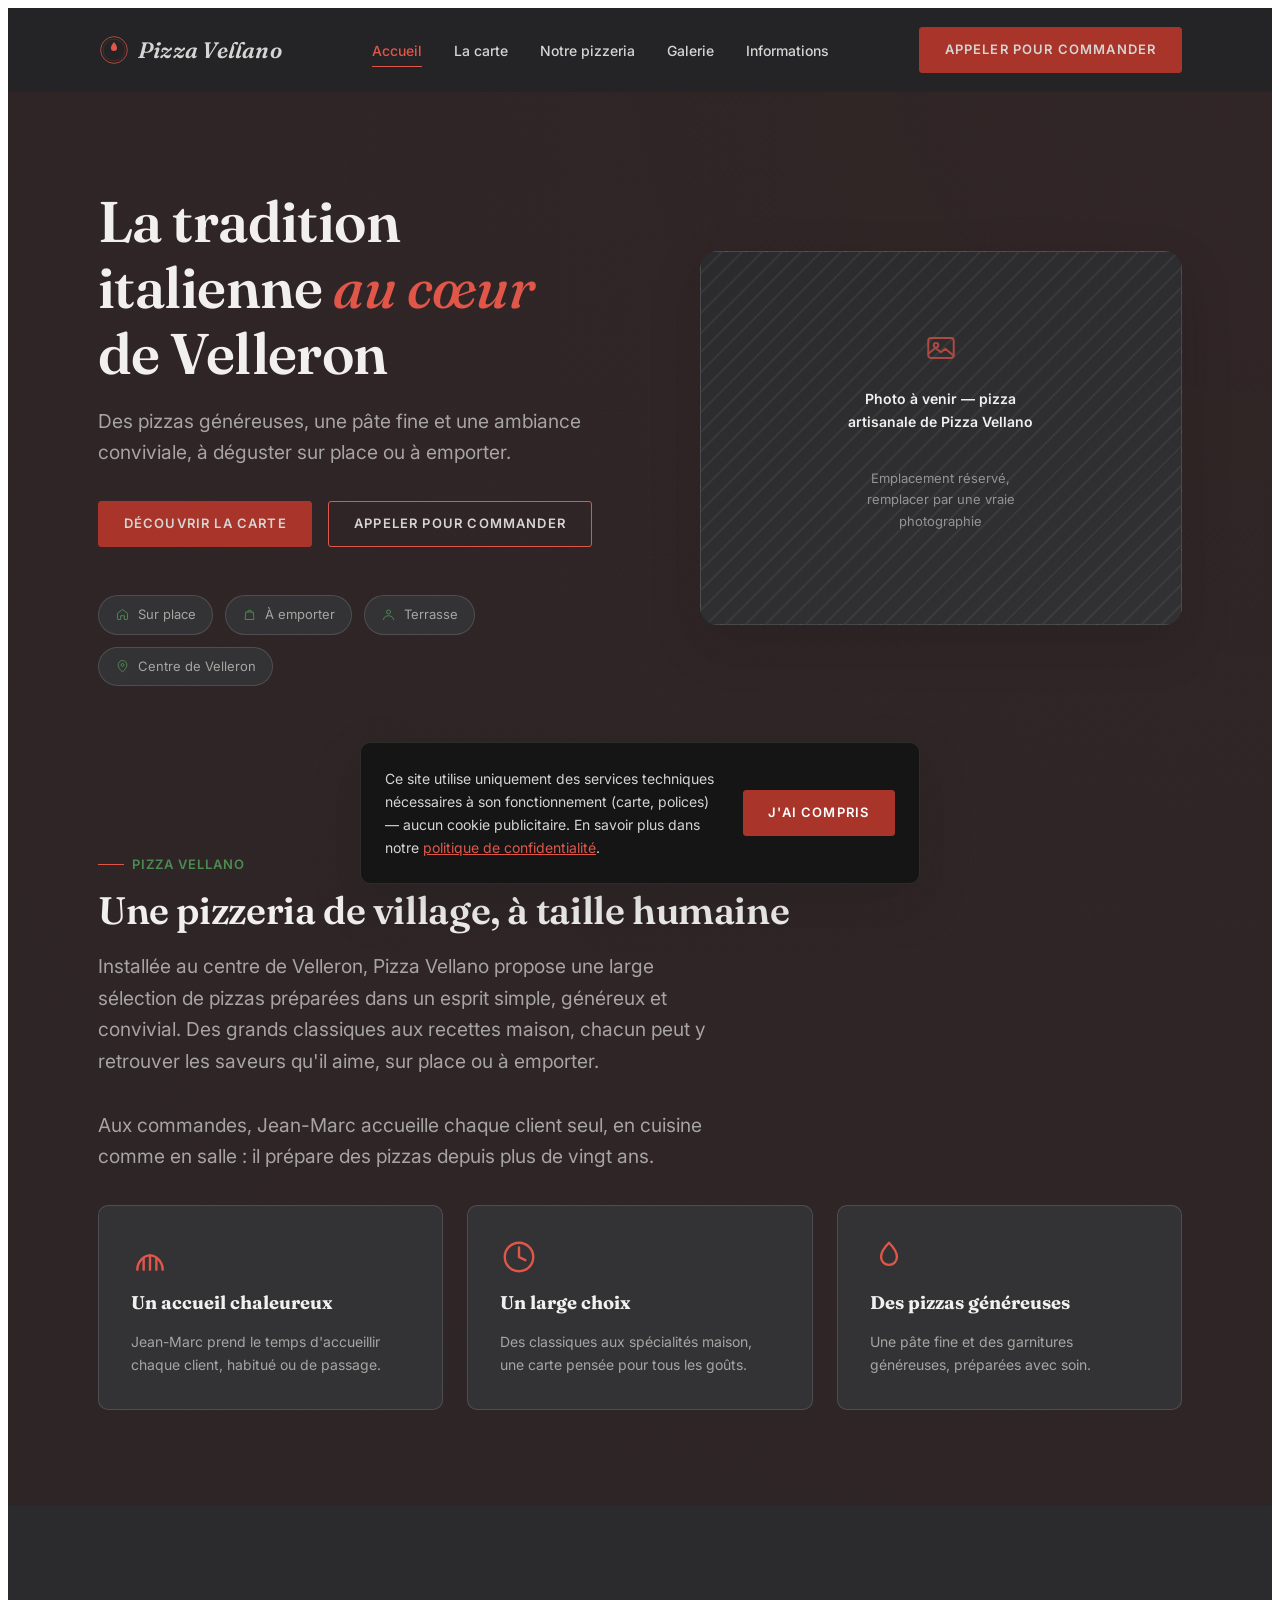
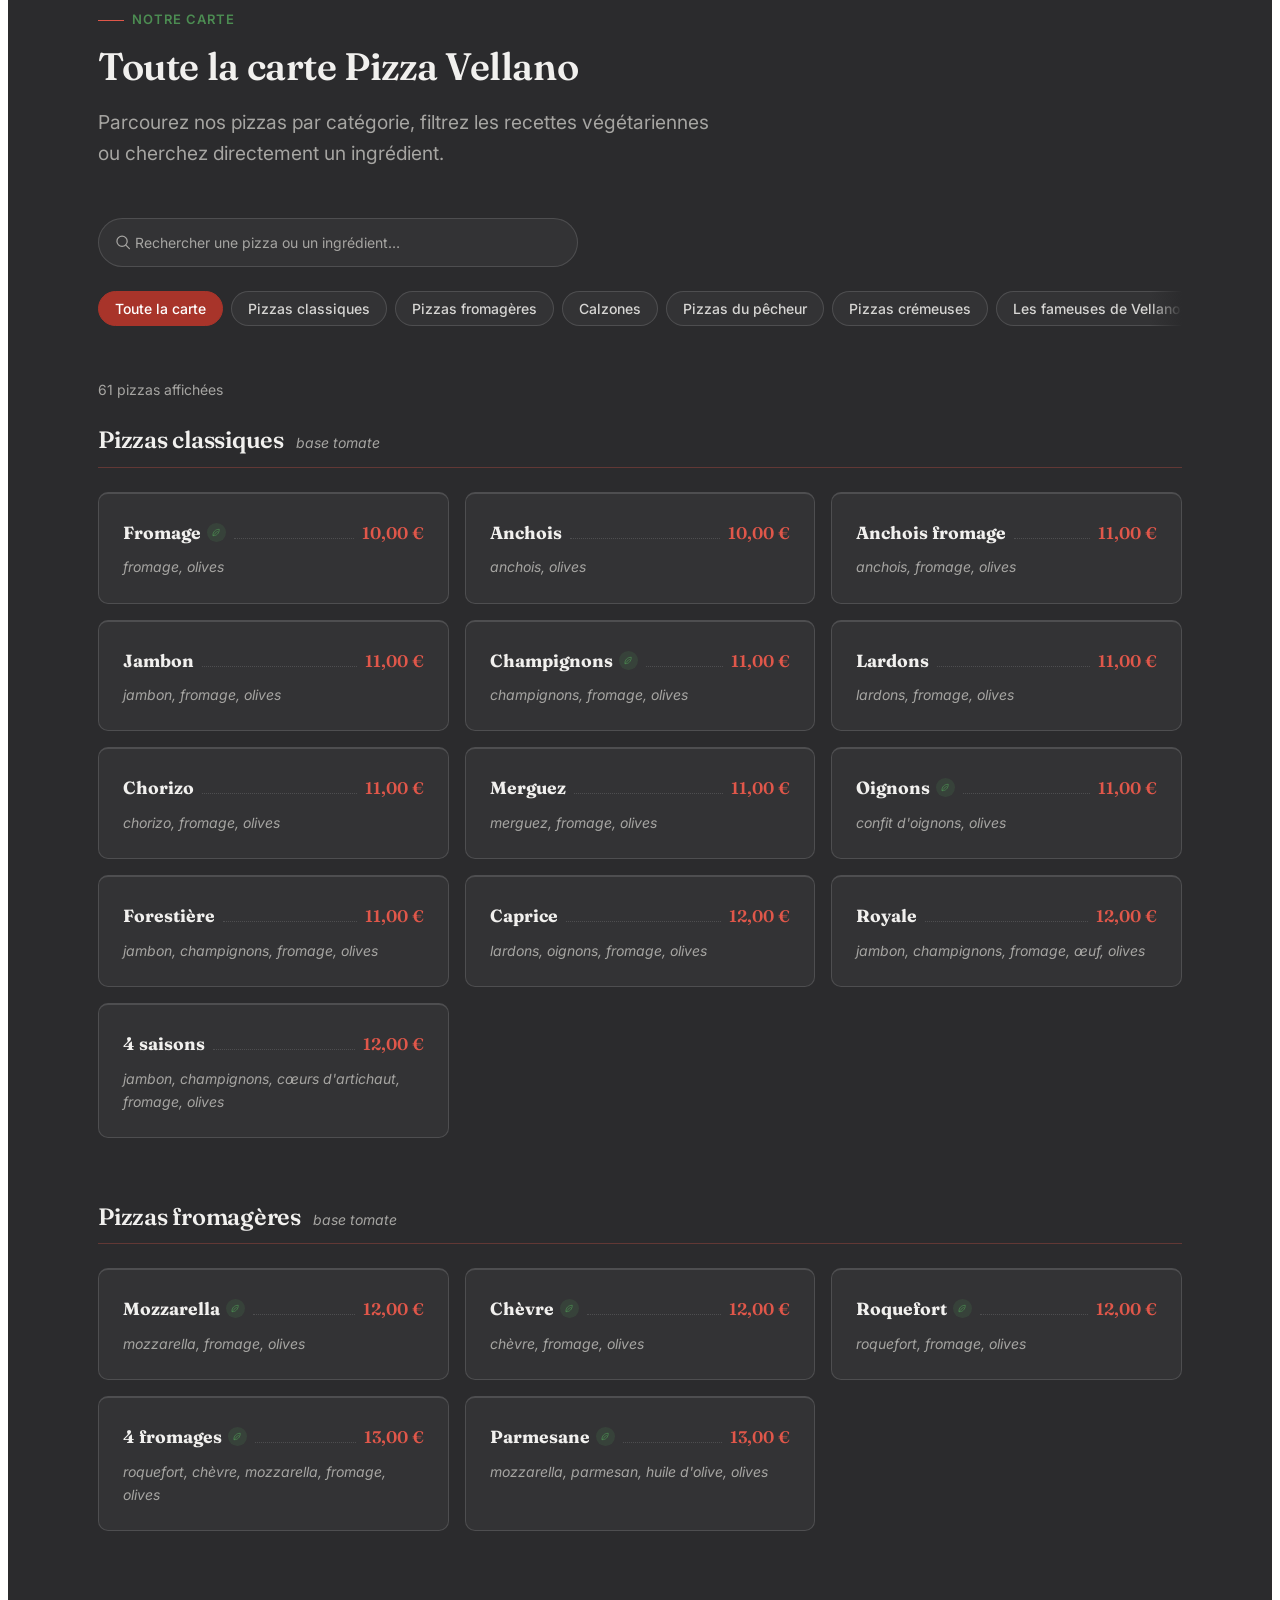
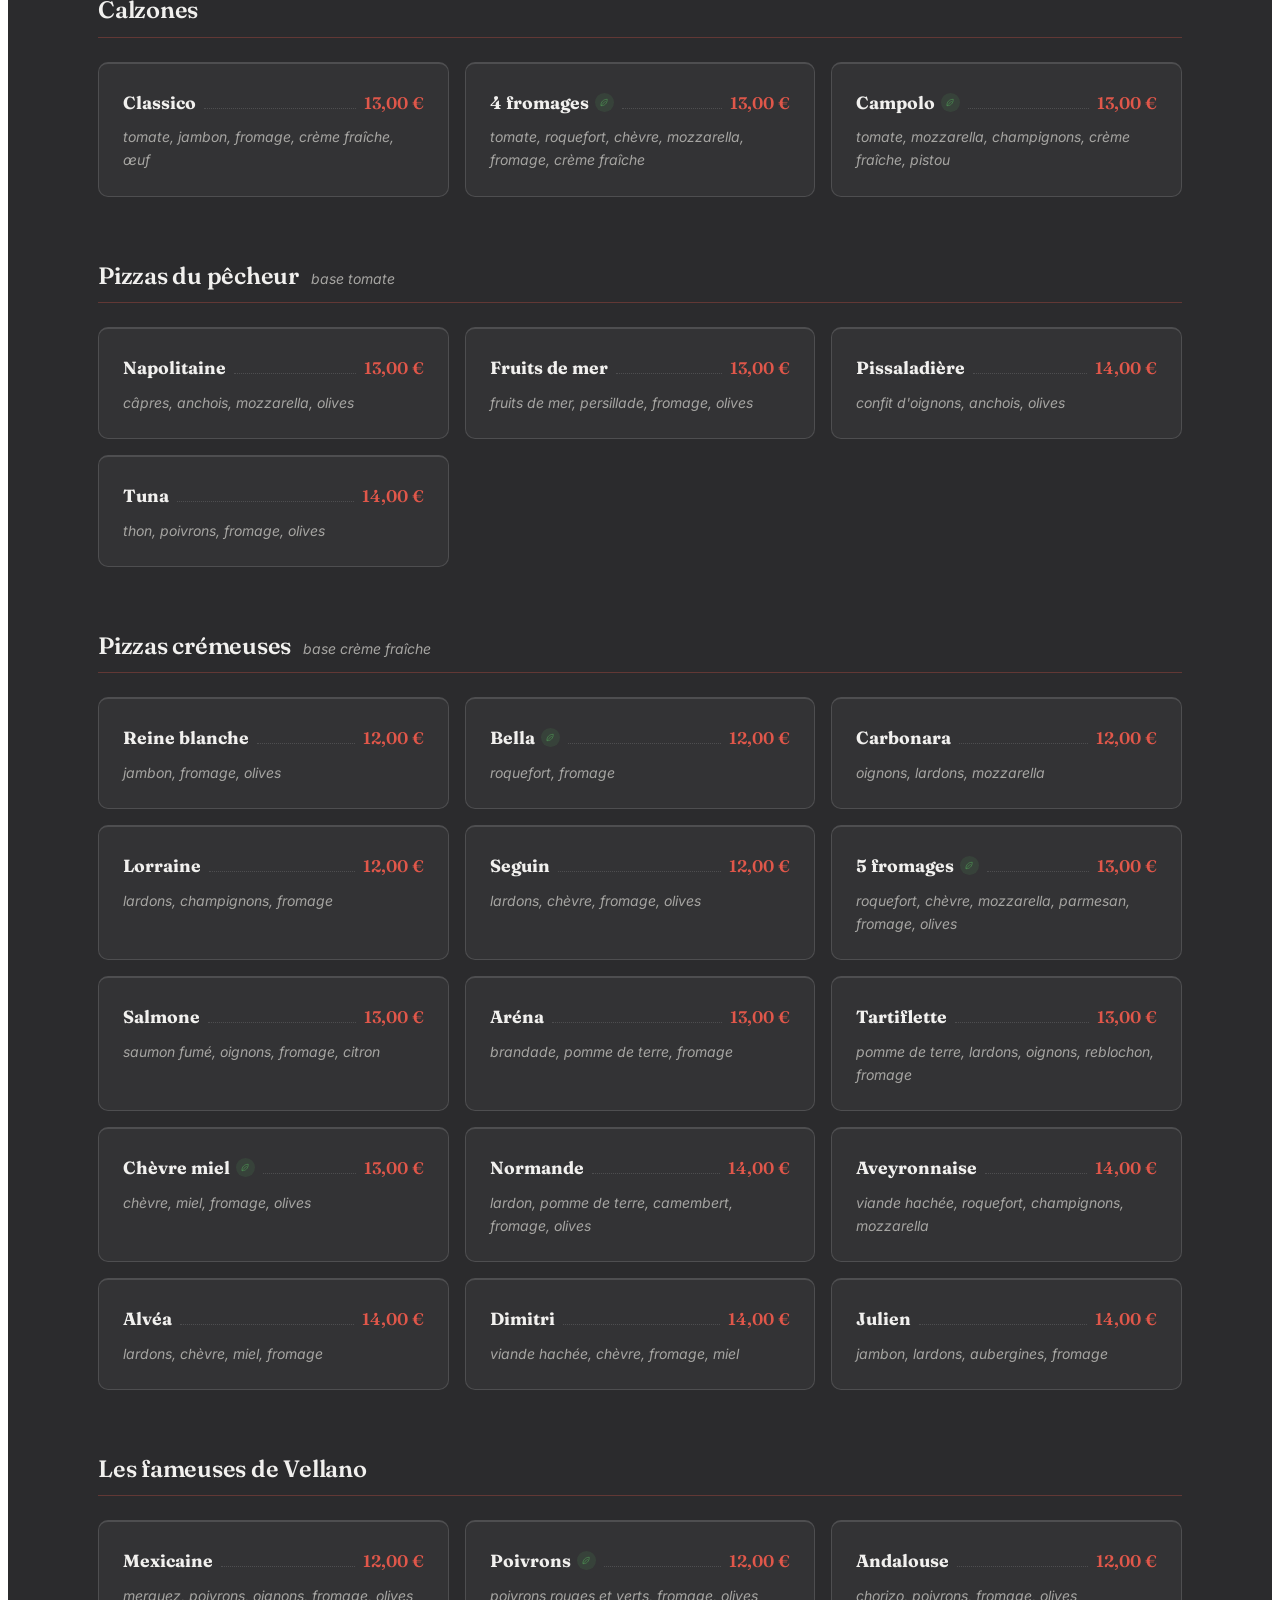
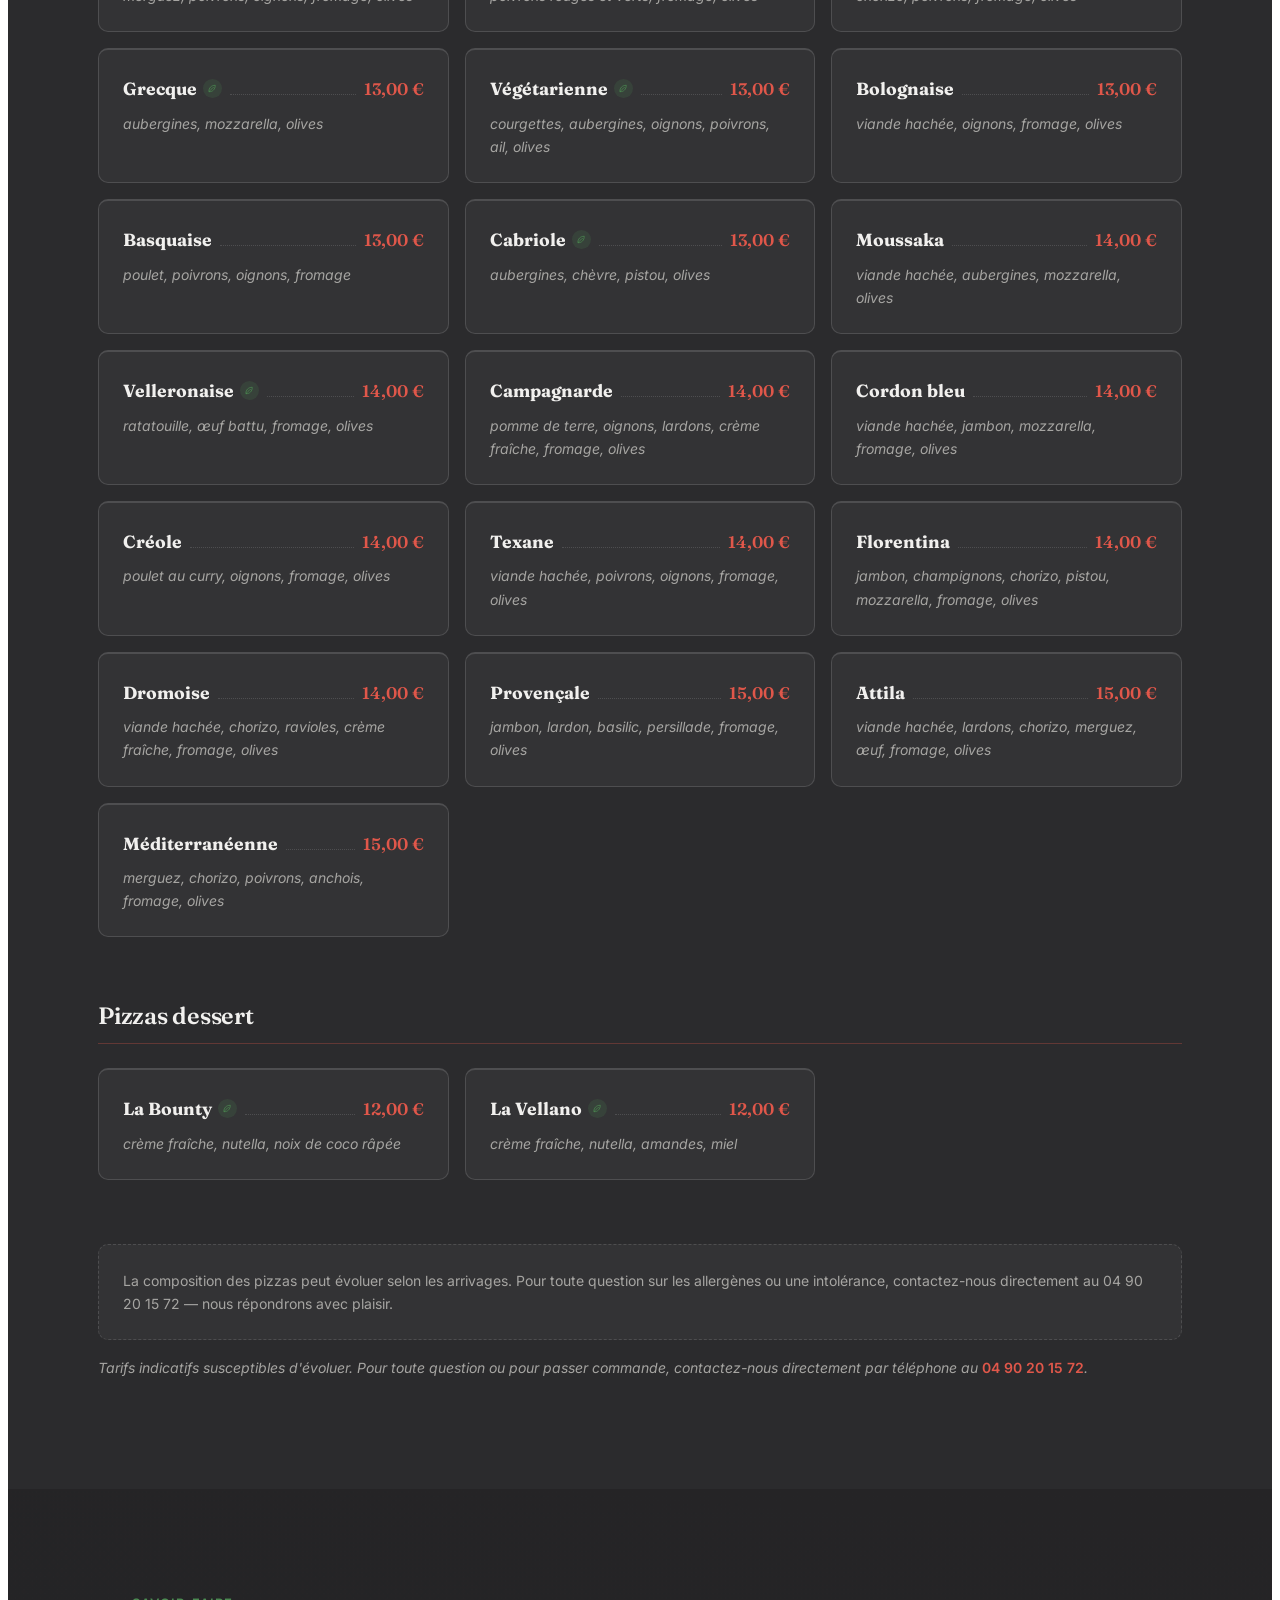
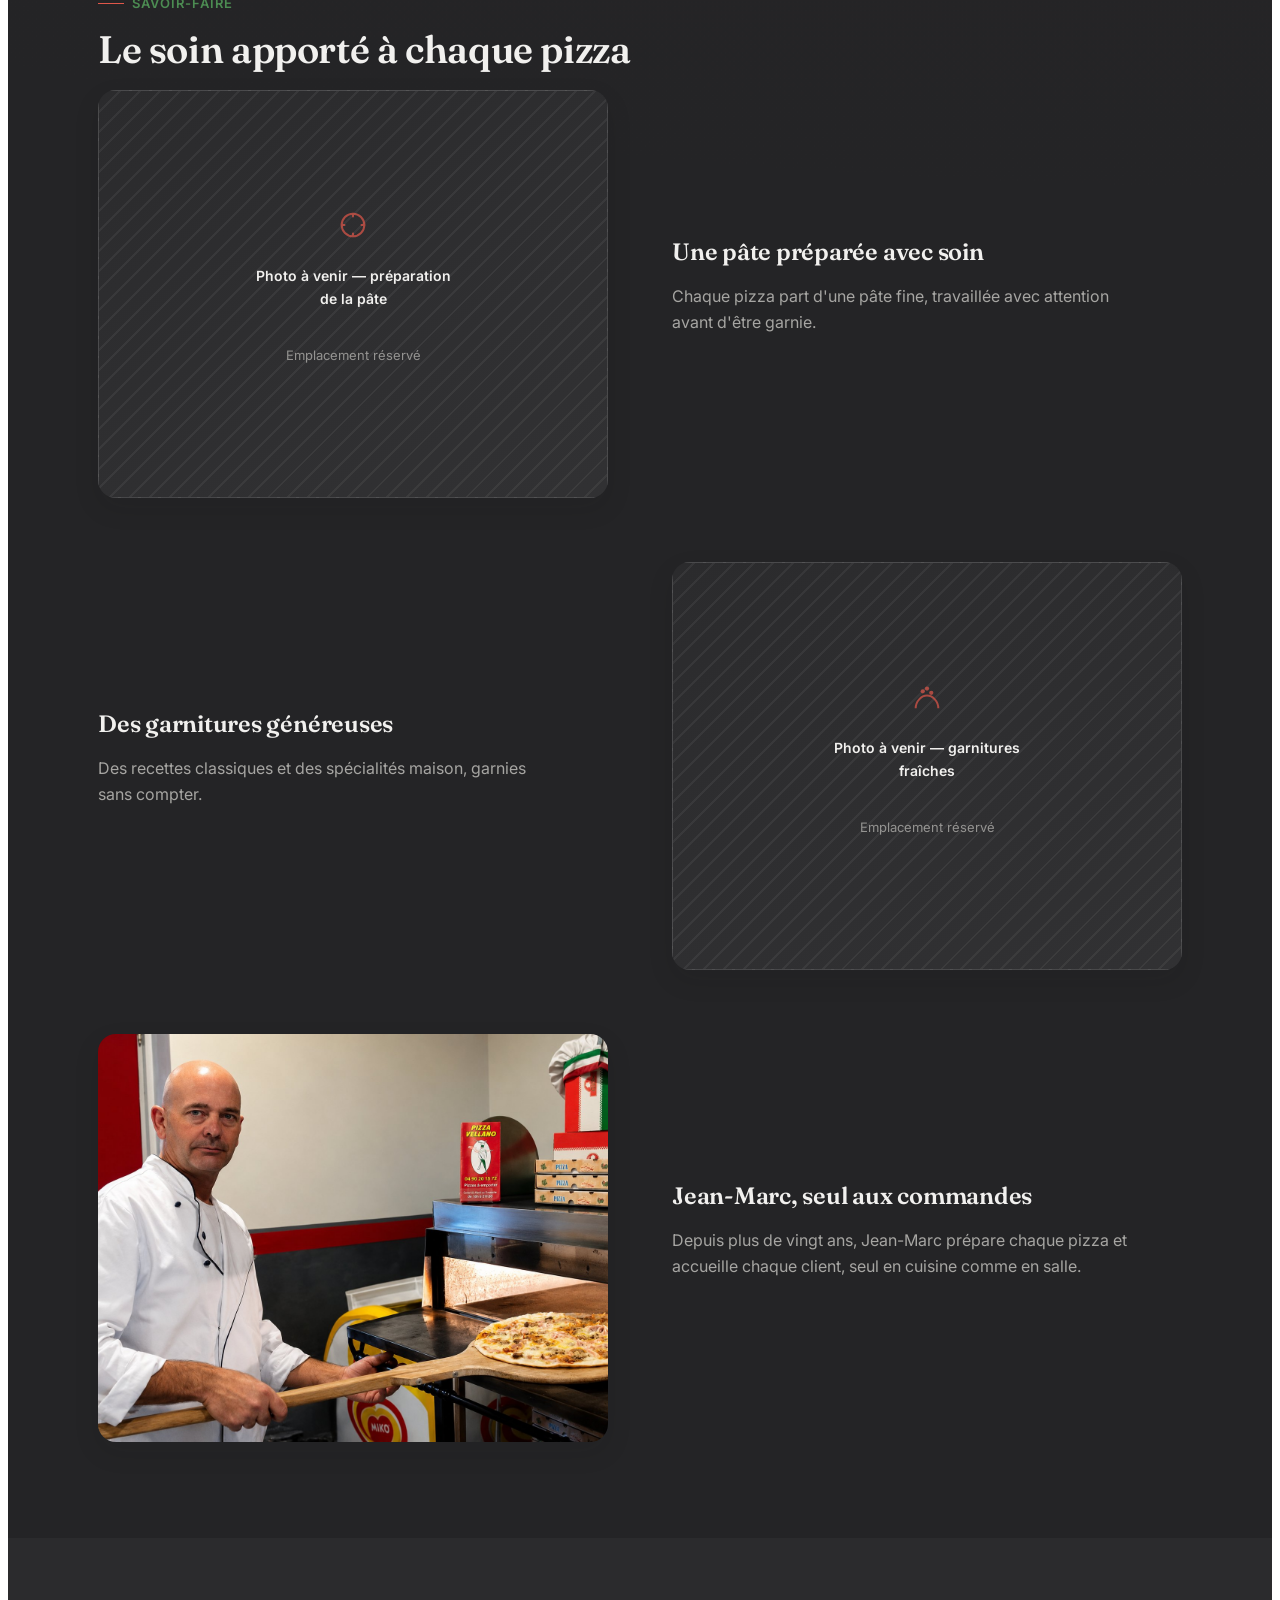
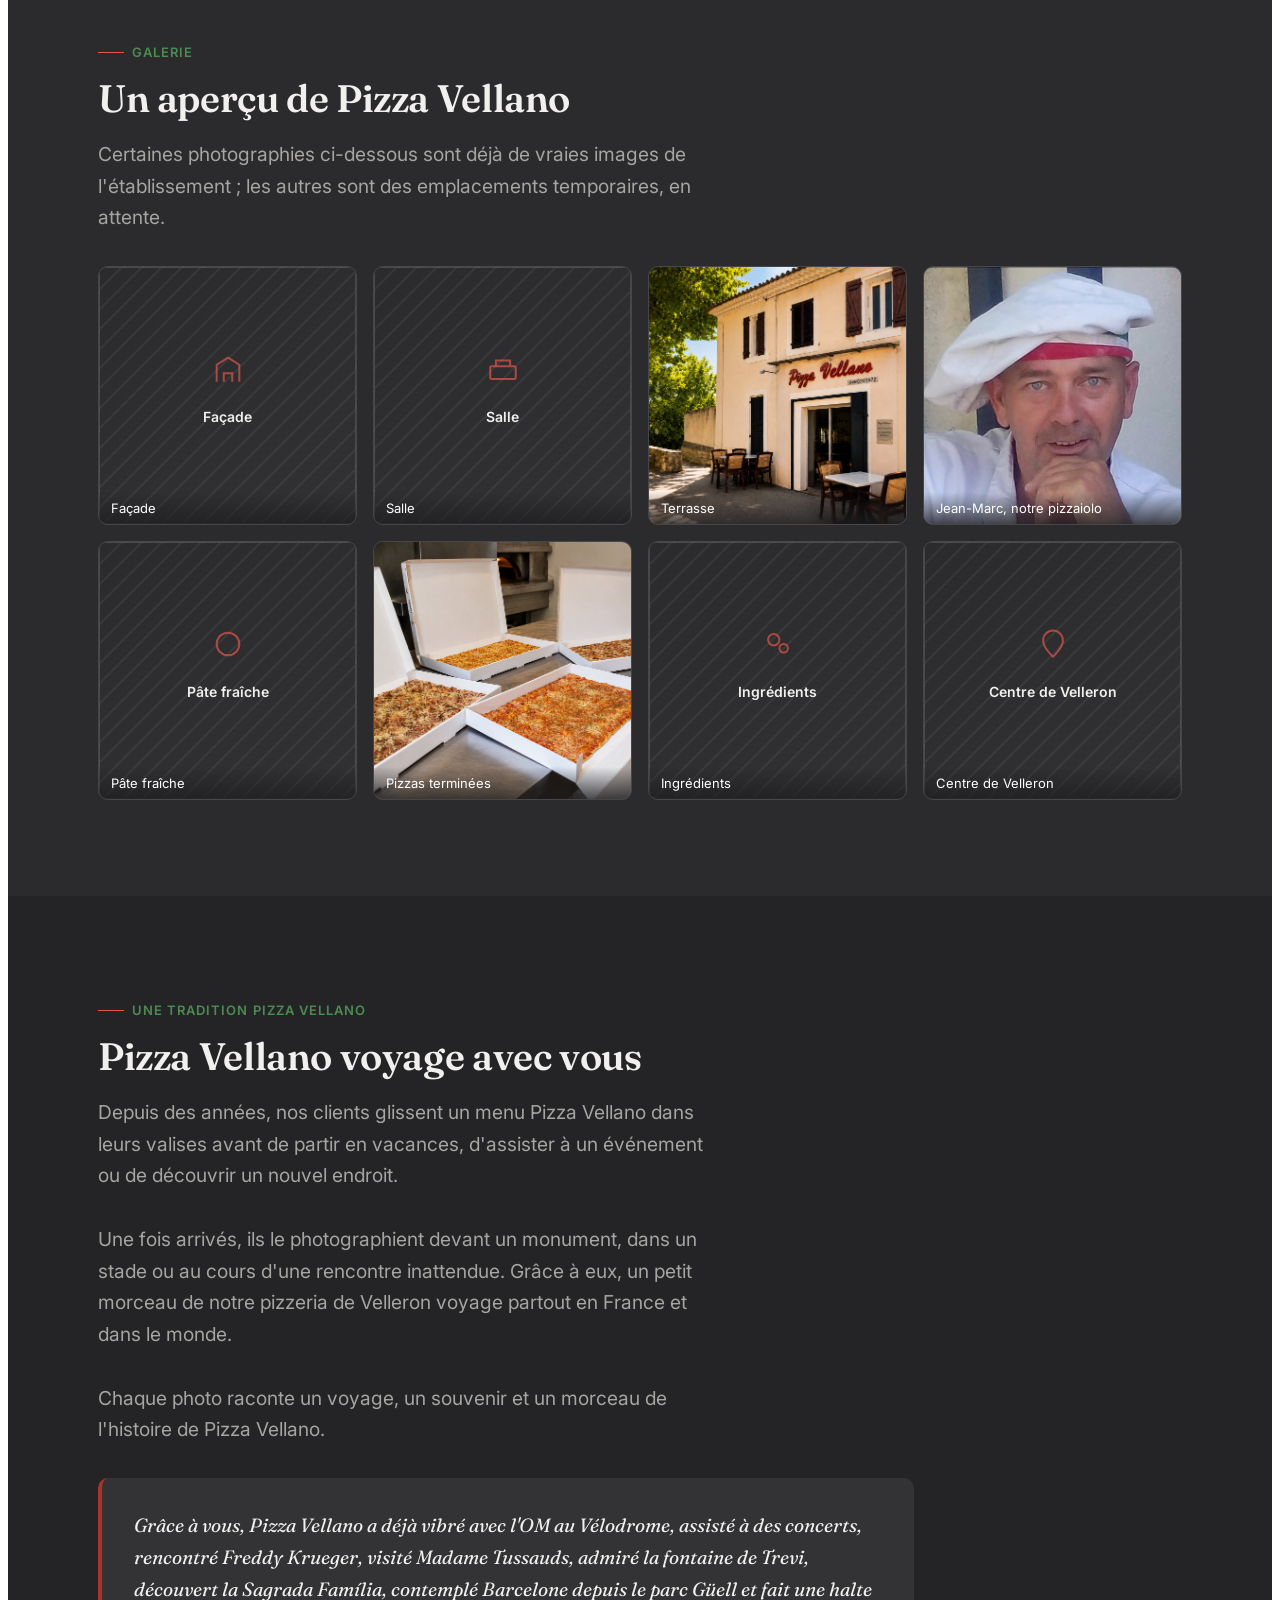
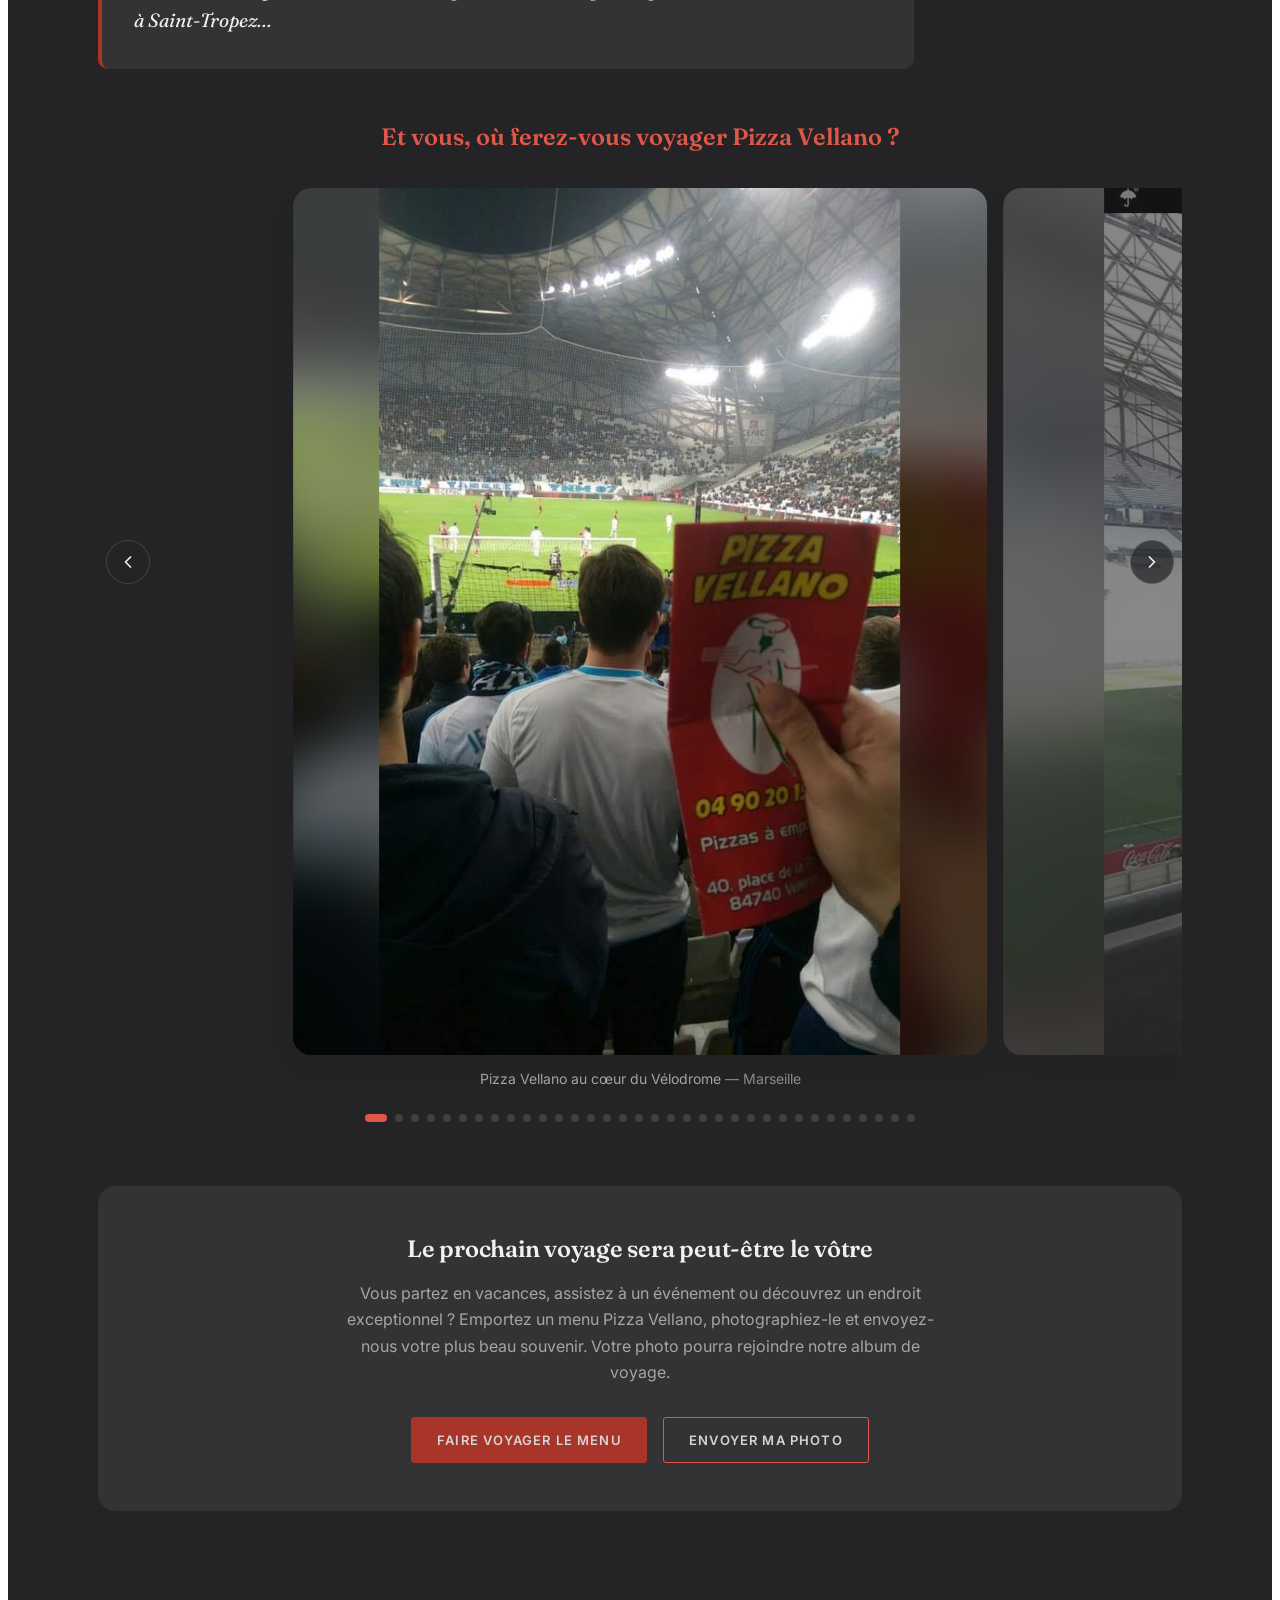
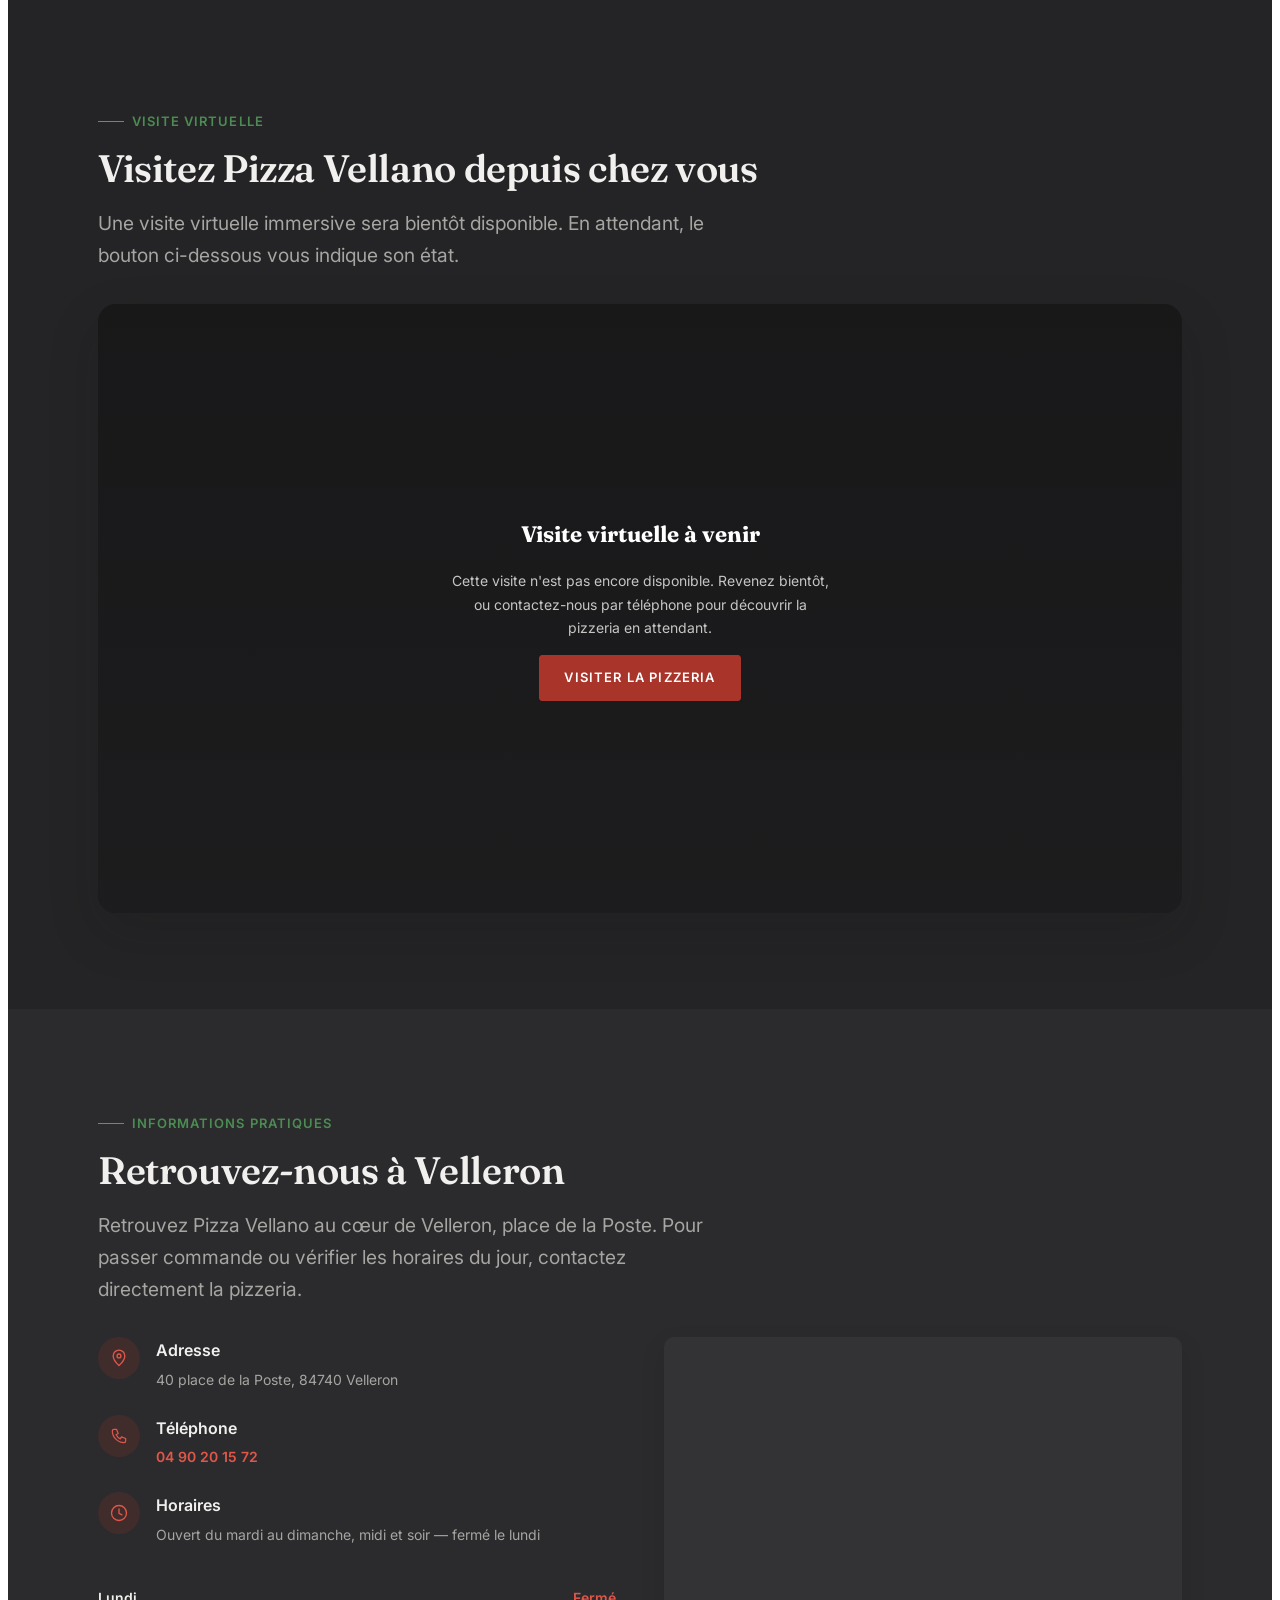
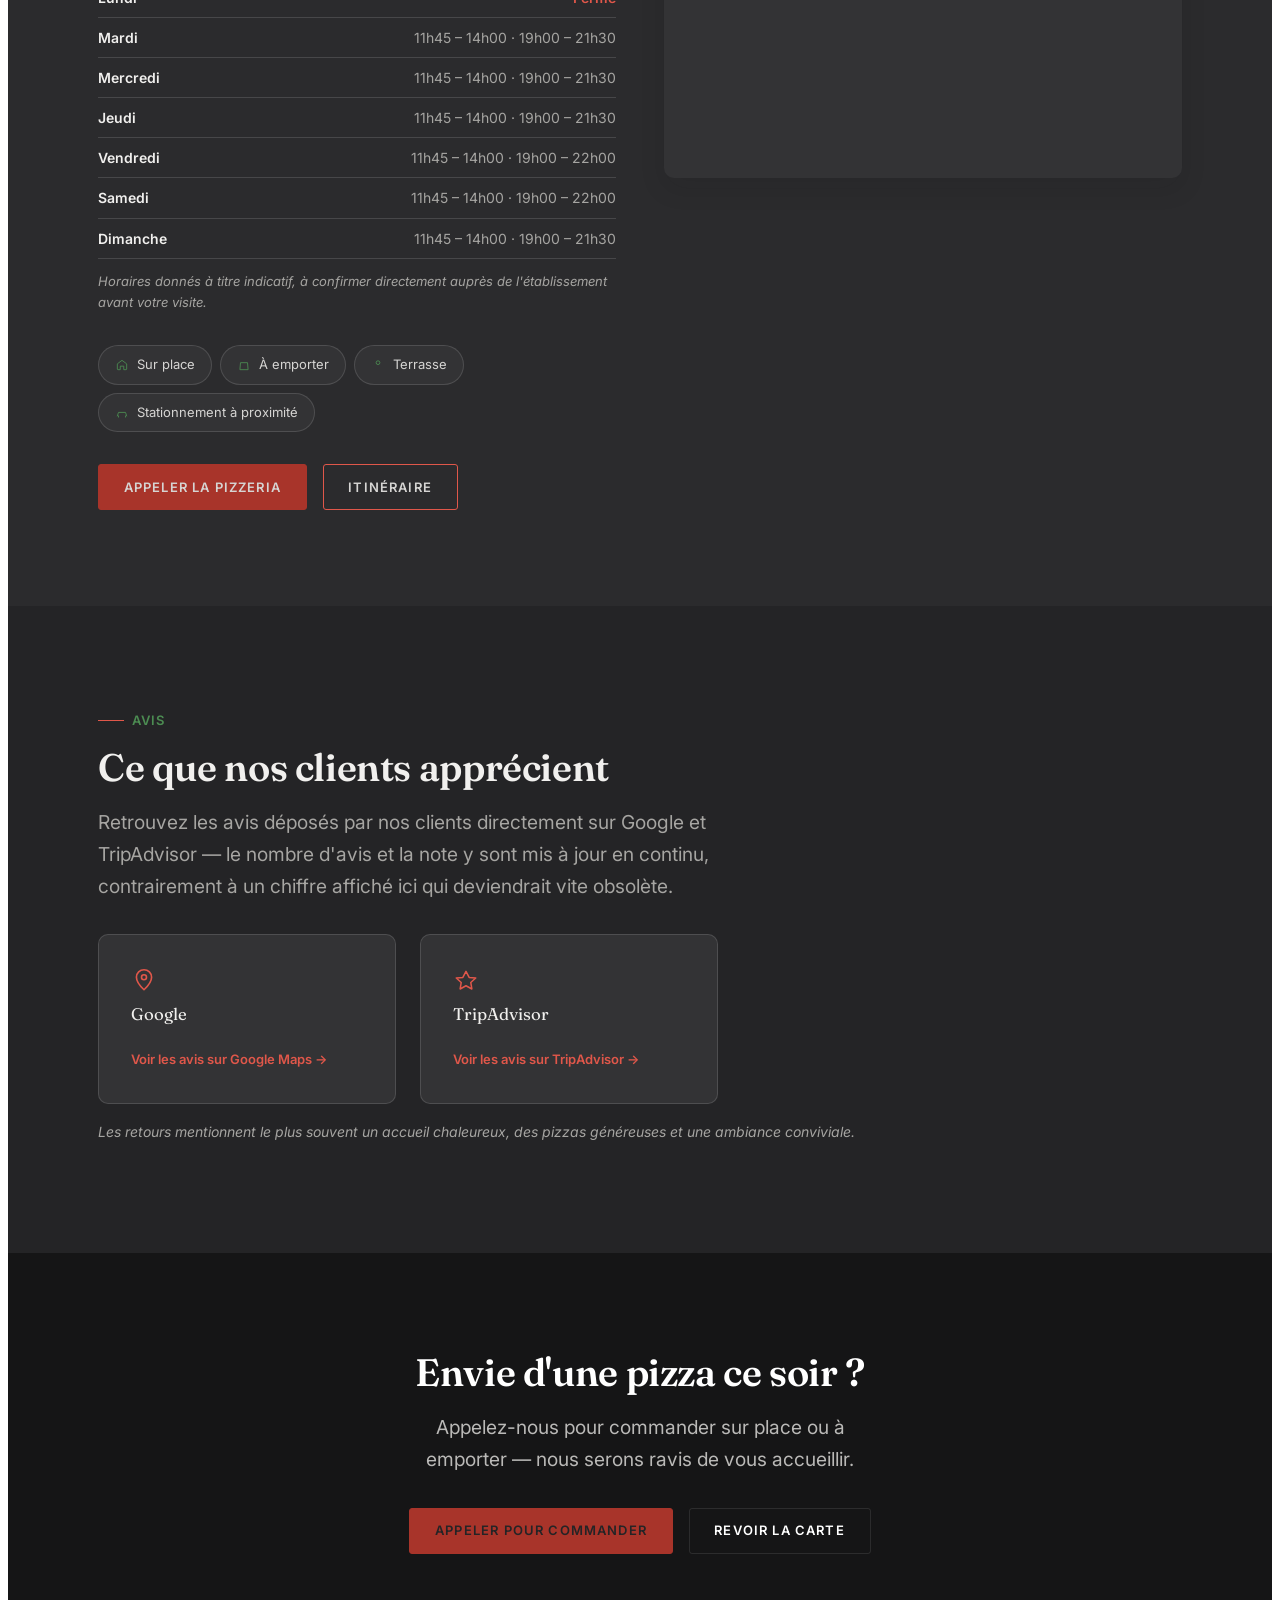
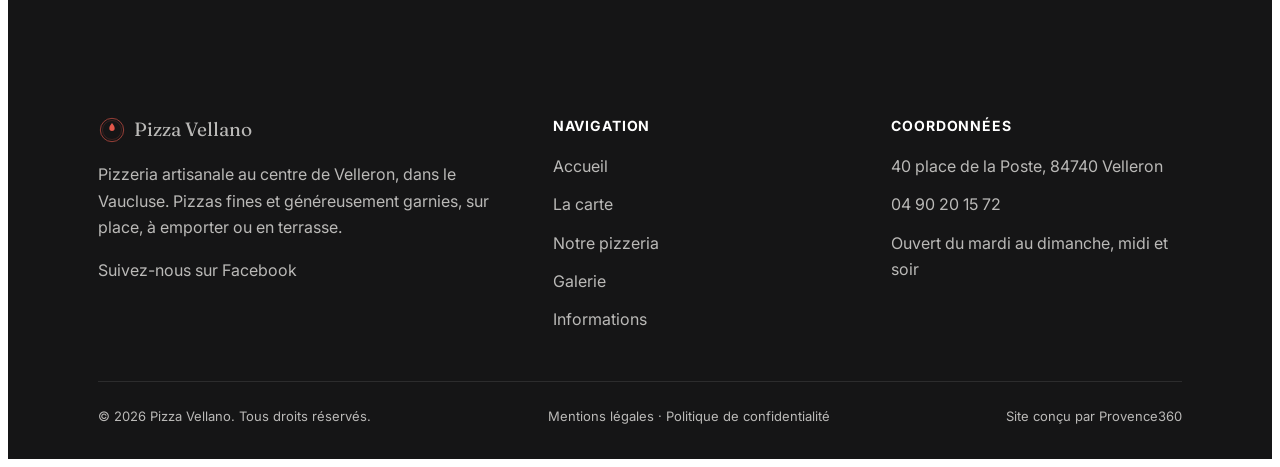
==== index.html @ 0b668f78 "Swap pizzaiolo photos between gallery and savoir-faire section The action shot previously used for t" ====
<!doctype html>
<html lang="fr" class="pv-no-js">
<head>
<meta charset="utf-8">
<meta name="viewport" content="width=device-width, initial-scale=1">
<title>Pizza Vellano — Pizzeria artisanale à Velleron (Vaucluse)</title>
<meta name="description" content="Pizza Vellano, pizzeria de village au centre de Velleron (Vaucluse) : large choix de pizzas fines et généreuses, sur place, à emporter ou en terrasse. Ouvert du mardi au dimanche, midi et soir.">
<meta name="robots" content="index, follow">
<link rel="canonical" href="https://www.pizza-vellano.fr/">
<link rel="icon" href="assets/icons/favicon.svg" type="image/svg+xml">

<!-- Open Graph / réseaux sociaux -->
<meta property="og:type" content="restaurant">
<meta property="og:site_name" content="Pizza Vellano">
<meta property="og:title" content="Pizza Vellano — Pizzeria artisanale à Velleron (Vaucluse)">
<meta property="og:description" content="Pizzas fines et généreusement garnies, ambiance conviviale, au cœur du village de Velleron. Sur place, à emporter, en terrasse.">
<meta property="og:locale" content="fr_FR">
<meta property="og:url" content="https://www.pizza-vellano.fr/">
<meta property="og:image" content="https://www.pizza-vellano.fr/assets/images/og-image.jpg">
<meta name="twitter:card" content="summary_large_image">

<link rel="preconnect" href="https://fonts.googleapis.com">
<link rel="preconnect" href="https://fonts.gstatic.com" crossorigin>
<link href="https://fonts.googleapis.com/css2?family=Fraunces:ital,opsz,wght@0,9..144,500;0,9..144,600;0,9..144,700;1,9..144,500;1,9..144,600&family=Inter:wght@400;500;600;700&display=swap" rel="stylesheet">
<link rel="stylesheet" href="assets/css/style.css">

<!-- Données structurées Schema.org — aucun prix de repas n'est indiqué ici. -->
<script type="application/ld+json">
{
  "@context": "https://schema.org",
  "@type": "Restaurant",
  "name": "Pizza Vellano",
  "servesCuisine": ["Pizza", "Italienne"],
  "priceRange": "€€",
  "telephone": "+33490201572",
  "url": "https://www.pizza-vellano.fr/",
  "image": "https://www.pizza-vellano.fr/assets/images/og-image.jpg",
  "address": {
    "@type": "PostalAddress",
    "streetAddress": "40 place de la Poste",
    "postalCode": "84740",
    "addressLocality": "Velleron",
    "addressRegion": "Provence-Alpes-Côte d'Azur",
    "addressCountry": "FR"
  },
  "geo": {
    "@type": "GeoCoordinates",
    "latitude": 43.9733,
    "longitude": 5.0447
  },
  "openingHoursSpecification": [
    { "@type": "OpeningHoursSpecification", "dayOfWeek": ["Tuesday", "Wednesday", "Thursday", "Saturday", "Sunday"], "opens": "11:45", "closes": "14:00" },
    { "@type": "OpeningHoursSpecification", "dayOfWeek": ["Tuesday", "Wednesday", "Thursday", "Sunday"], "opens": "19:00", "closes": "21:30" },
    { "@type": "OpeningHoursSpecification", "dayOfWeek": ["Friday", "Saturday"], "opens": "19:00", "closes": "22:00" }
  ],
  "acceptsReservations": "True",
  "areaServed": ["Velleron", "L'Isle-sur-la-Sorgue", "Vaucluse"],
  "amenityFeature": [
    { "@type": "LocationFeatureSpecification", "name": "Terrasse", "value": true },
    { "@type": "LocationFeatureSpecification", "name": "Vente à emporter", "value": true }
  ],
  "sameAs": [
    "https://www.tripadvisor.com/Restaurant_Review-g1080044-d12838964-Reviews-Pizza_Vellano-Velleron_Vaucluse_Provence_Alpes_Cote_d_Azur.html"
  ]
}
</script>
</head>
<body class="pv-has-mobilebar">

<div class="pv-root">

  <noscript><style>
    .pv-reveal{opacity:1!important;transform:none!important;}
    .pv-nav__list{position:static!important;transform:none!important;opacity:1!important;visibility:visible!important;pointer-events:auto!important;padding-block:var(--pv-space-4)!important;}
    .pv-burger{display:none!important;}
    .pv-tour__cover{display:none;}
    .pv-tour::after{content:"La visite virtuelle nécessite JavaScript. Contactez-nous par téléphone pour plus d'informations.";display:block;color:#fff;text-align:center;padding:2rem;}
  </style></noscript>

  <a class="pv-skip-link" href="#pv-main">Aller au contenu principal</a>

  <!-- ============================= EN-TÊTE ============================= -->
  <header class="pv-header" data-scrolled="false">
    <div class="pv-header__bar">
      <a class="pv-logo" href="#accueil">
        <svg viewBox="0 0 48 48" fill="none" aria-hidden="true" focusable="false"><circle cx="24" cy="24" r="20" stroke="currentColor" stroke-width="1.1"/><circle cx="24" cy="24" r="16.3" stroke="currentColor" stroke-width="0.6" opacity="0.5"/><path d="M24 12c2.8 3.6 4.6 6.4 4.6 9a4.6 4.6 0 0 1-9.2 0c0-2.6 1.8-5.4 4.6-9Z" fill="currentColor"/></svg>
        Pizza Vellano
      </a>
      <nav class="pv-nav" data-open="false" aria-label="Navigation principale">
        <ul class="pv-nav__list" id="pv-nav-list">
          <li><a class="pv-nav__link" href="#accueil" aria-current="page">Accueil</a></li>
          <li><a class="pv-nav__link" href="#carte">La carte</a></li>
          <li><a class="pv-nav__link" href="#pizzeria">Notre pizzeria</a></li>
          <li><a class="pv-nav__link" href="#galerie">Galerie</a></li>
          <li><a class="pv-nav__link" href="#informations">Informations</a></li>
          <li class="pv-nav__cta-mobile"><a class="pv-btn pv-btn--primary" href="tel:+33490201572">Appeler pour commander</a></li>
        </ul>
        <button class="pv-burger" type="button" aria-expanded="false" aria-controls="pv-nav-list" aria-label="Ouvrir le menu">
          <span class="pv-burger__box"><span></span><span></span><span></span></span>
        </button>
      </nav>
      <div class="pv-header__cta">
        <a class="pv-btn pv-btn--primary" href="tel:+33490201572">Appeler pour commander</a>
      </div>
    </div>
  </header>

  <main id="pv-main">

    <!-- ============================= HERO ============================= -->
    <section class="pv-hero" id="accueil">
      <div class="pv-container pv-hero__grid">
        <div>
          <h1 class="pv-h1 pv-reveal">La tradition italienne <span class="pv-hand">au cœur</span> de Velleron</h1>
          <p class="pv-hero__lead pv-reveal">Des pizzas généreuses, une pâte fine et une ambiance conviviale, à déguster sur place ou à emporter.</p>
          <div class="pv-btn-row pv-reveal">
            <a class="pv-btn pv-btn--primary" href="#carte">Découvrir la carte</a>
            <a class="pv-btn pv-btn--secondary" href="tel:+33490201572">Appeler pour commander</a>
          </div>
          <div class="pv-hero__badges pv-reveal">
            <span class="pv-hero__badge"><svg viewBox="0 0 24 24" fill="none"><path d="M4 10l8-6 8 6v9a1 1 0 0 1-1 1h-4v-6H9v6H5a1 1 0 0 1-1-1v-9Z" stroke="currentColor" stroke-width="1.5" stroke-linejoin="round"/></svg>Sur place</span>
            <span class="pv-hero__badge"><svg viewBox="0 0 24 24" fill="none"><path d="M6 8h12l1 12H5L6 8Z" stroke="currentColor" stroke-width="1.5" stroke-linejoin="round"/><path d="M9 8a3 3 0 0 1 6 0" stroke="currentColor" stroke-width="1.5"/></svg>À emporter</span>
            <span class="pv-hero__badge"><svg viewBox="0 0 24 24" fill="none"><circle cx="12" cy="8" r="3.2" stroke="currentColor" stroke-width="1.5"/><path d="M4 20c0-3.5 3.5-6 8-6s8 2.5 8 6" stroke="currentColor" stroke-width="1.5" stroke-linecap="round"/></svg>Terrasse</span>
            <span class="pv-hero__badge"><svg viewBox="0 0 24 24" fill="none"><path d="M12 21s7-6.5 7-11.5a7 7 0 1 0-14 0C5 14.5 12 21 12 21Z" stroke="currentColor" stroke-width="1.5" stroke-linejoin="round"/><circle cx="12" cy="9.5" r="2.3" stroke="currentColor" stroke-width="1.5"/></svg>Centre de Velleron</span>
          </div>
        </div>
        <div class="pv-hero__media pv-reveal">
          <div class="pv-placeholder">
            <svg class="pv-placeholder__icon" viewBox="0 0 24 24" fill="none" aria-hidden="true"><rect x="3" y="5" width="18" height="14" rx="2" stroke="currentColor" stroke-width="1.4"/><circle cx="8.5" cy="10" r="1.6" stroke="currentColor" stroke-width="1.4"/><path d="M3 16l5-4 4 3 3-2.5 6 5" stroke="currentColor" stroke-width="1.4" stroke-linejoin="round"/></svg>
            <p class="pv-placeholder__label">Photo à venir — pizza artisanale de Pizza Vellano</p>
            <p class="pv-placeholder__note">Emplacement réservé, remplacer par une vraie photographie</p>
          </div>
        </div>
      </div>
    </section>

    <!-- ============================= PRÉSENTATION ============================= -->
    <section class="pv-section" id="pizzeria">
      <div class="pv-container">
        <span class="pv-eyebrow pv-reveal">Pizza Vellano</span>
        <h2 class="pv-h2 pv-reveal pv-max-prose">Une pizzeria de village, à taille humaine</h2>
        <p class="pv-lead pv-reveal">Installée au centre de Velleron, Pizza Vellano propose une large sélection de pizzas préparées dans un esprit simple, généreux et convivial. Des grands classiques aux recettes maison, chacun peut y retrouver les saveurs qu'il aime, sur place ou à emporter.</p>
        <p class="pv-lead pv-reveal">Aux commandes, Jean-Marc accueille chaque client seul, en cuisine comme en salle : il prépare des pizzas depuis plus de vingt ans.</p>
        <div class="pv-grid pv-grid--3 pv-reveal">
          <div class="pv-feature">
            <svg class="pv-feature__icon" viewBox="0 0 24 24" fill="none" aria-hidden="true"><path d="M4 20c0-5 4-9 8-9s8 4 8 9" stroke="currentColor" stroke-width="1.5" stroke-linecap="round"/><path d="M8 20V13M12 20v-9M16 20v-7" stroke="currentColor" stroke-width="1.5" stroke-linecap="round"/></svg>
            <h3 class="pv-feature__title">Un accueil chaleureux</h3>
            <p class="pv-feature__text">Jean-Marc prend le temps d'accueillir chaque client, habitué ou de passage.</p>
          </div>
          <div class="pv-feature">
            <svg class="pv-feature__icon" viewBox="0 0 24 24" fill="none" aria-hidden="true"><circle cx="12" cy="12" r="9" stroke="currentColor" stroke-width="1.5"/><path d="M12 6v6l4 2" stroke="currentColor" stroke-width="1.5" stroke-linecap="round"/></svg>
            <h3 class="pv-feature__title">Un large choix</h3>
            <p class="pv-feature__text">Des classiques aux spécialités maison, une carte pensée pour tous les goûts.</p>
          </div>
          <div class="pv-feature">
            <svg class="pv-feature__icon" viewBox="0 0 24 24" fill="none" aria-hidden="true"><path d="M12 3c3 3 5 6 5 9a5 5 0 1 1-10 0c0-3 2-6 5-9Z" stroke="currentColor" stroke-width="1.5" stroke-linejoin="round"/></svg>
            <h3 class="pv-feature__title">Des pizzas généreuses</h3>
            <p class="pv-feature__text">Une pâte fine et des garnitures généreuses, préparées avec soin.</p>
          </div>
        </div>
      </div>
    </section>

    <!-- ============================= LA CARTE ============================= -->
    <section class="pv-section pv-section--alt" id="carte">
      <div class="pv-container">
        <span class="pv-eyebrow pv-reveal">Notre carte</span>
        <h2 class="pv-h2 pv-reveal">Toute la carte Pizza Vellano</h2>
        <p class="pv-lead pv-reveal">Parcourez nos pizzas par catégorie, filtrez les recettes végétariennes ou cherchez directement un ingrédient.</p>

        <div class="pv-menu-toolbar pv-reveal">
          <div class="pv-search">
            <svg viewBox="0 0 24 24" fill="none" aria-hidden="true"><circle cx="11" cy="11" r="7" stroke="currentColor" stroke-width="1.7"/><line x1="21" y1="21" x2="16.2" y2="16.2" stroke="currentColor" stroke-width="1.7" stroke-linecap="round"/></svg>
            <label for="pv-menu-search" class="pv-sr-only">Rechercher une pizza ou un ingrédient</label>
            <input type="search" id="pv-menu-search" placeholder="Rechercher une pizza ou un ingrédient…" autocomplete="off">
          </div>
          <div class="pv-menu-filters-wrap">
            <div class="pv-menu-filters">
              <div class="pv-menu-categories" id="pv-menu-categories" role="group" aria-label="Filtrer par catégorie"></div>
              <button type="button" class="pv-filter pv-filter--veg" id="pv-menu-veg-toggle" aria-pressed="false">
                <svg viewBox="0 0 24 24" fill="none" aria-hidden="true"><path d="M5 19c7 0 13-5 13-14 -9 0-14 6-14 14" stroke="currentColor" stroke-width="1.6" stroke-linejoin="round"/></svg>
                Végétarien uniquement
              </button>
            </div>
          </div>
        </div>

        <p class="pv-menu-count" id="pv-menu-count" role="status"></p>

        <div id="pv-menu-root"></div>

        <p class="pv-menu-note pv-reveal">La composition des pizzas peut évoluer selon les arrivages. Pour toute question sur les allergènes ou une intolérance, contactez-nous directement au <a href="tel:+33490201572">04 90 20 15 72</a> — nous répondrons avec plaisir.</p>
        <p class="pv-menu-price-note pv-reveal">Tarifs indicatifs susceptibles d'évoluer. Pour toute question ou pour passer commande, contactez-nous directement par téléphone au <a href="tel:+33490201572">04 90 20 15 72</a>.</p>
      </div>
    </section>

    <!-- ============================= SAVOIR-FAIRE ============================= -->
    <section class="pv-section">
      <div class="pv-container">
        <span class="pv-eyebrow pv-reveal">Savoir-faire</span>
        <h2 class="pv-h2 pv-reveal pv-max-prose">Le soin apporté à chaque pizza</h2>
        <div class="pv-craft">
          <div class="pv-craft__row pv-reveal">
            <div class="pv-craft__media">
              <div class="pv-placeholder">
                <svg class="pv-placeholder__icon" viewBox="0 0 24 24" fill="none" aria-hidden="true"><circle cx="12" cy="12" r="8" stroke="currentColor" stroke-width="1.4"/><path d="M12 4v2M12 18v2M4 12h2M18 12h2" stroke="currentColor" stroke-width="1.4" stroke-linecap="round"/></svg>
                <p class="pv-placeholder__label">Photo à venir — préparation de la pâte</p>
                <p class="pv-placeholder__note">Emplacement réservé</p>
              </div>
            </div>
            <div>
              <h3 class="pv-h3 pv-craft__title">Une pâte préparée avec soin</h3>
              <p class="pv-craft__text">Chaque pizza part d'une pâte fine, travaillée avec attention avant d'être garnie.</p>
            </div>
          </div>
          <div class="pv-craft__row pv-craft__row--reverse pv-reveal">
            <div class="pv-craft__media">
              <div class="pv-placeholder">
                <svg class="pv-placeholder__icon" viewBox="0 0 24 24" fill="none" aria-hidden="true"><path d="M4 20c0-5 4-9 8-9s8 4 8 9" stroke="currentColor" stroke-width="1.4"/><circle cx="9" cy="8" r="1.5" fill="currentColor"/><circle cx="15" cy="9" r="1.5" fill="currentColor"/><circle cx="12" cy="6" r="1.5" fill="currentColor"/></svg>
                <p class="pv-placeholder__label">Photo à venir — garnitures fraîches</p>
                <p class="pv-placeholder__note">Emplacement réservé</p>
              </div>
            </div>
            <div>
              <h3 class="pv-h3 pv-craft__title">Des garnitures généreuses</h3>
              <p class="pv-craft__text">Des recettes classiques et des spécialités maison, garnies sans compter.</p>
            </div>
          </div>
          <div class="pv-craft__row pv-reveal">
            <div class="pv-craft__media">
              <img src="assets/images/placeholders/jean-marc-au-four.jpg" alt="Jean-Marc sortant une pizza du four à l'aide d'une pelle en bois" loading="lazy">
            </div>
            <div>
              <h3 class="pv-h3 pv-craft__title">Jean-Marc, seul aux commandes</h3>
              <p class="pv-craft__text">Depuis plus de vingt ans, Jean-Marc prépare chaque pizza et accueille chaque client, seul en cuisine comme en salle.</p>
            </div>
          </div>
        </div>
      </div>
    </section>

    <!-- ============================= GALERIE ============================= -->
    <section class="pv-section pv-section--alt" id="galerie">
      <div class="pv-container">
        <span class="pv-eyebrow pv-reveal">Galerie</span>
        <h2 class="pv-h2 pv-reveal">Un aperçu de Pizza Vellano</h2>
        <p class="pv-lead pv-reveal">Certaines photographies ci-dessous sont déjà de vraies images de l'établissement ; les autres sont des emplacements temporaires, en attente.</p>
        <div class="pv-gallery pv-reveal">

          <button type="button" class="pv-gallery__item" data-caption="Façade de Pizza Vellano, place de la Poste à Velleron (photo à venir)">
            <div class="pv-placeholder"><svg class="pv-placeholder__icon" viewBox="0 0 24 24" fill="none"><path d="M4 21V9l8-5 8 5v12" stroke="currentColor" stroke-width="1.4" stroke-linejoin="round"/><path d="M9 21v-6h6v6" stroke="currentColor" stroke-width="1.4"/></svg><p class="pv-placeholder__label">Façade</p></div>
            <span class="pv-gallery__caption">Façade</span>
          </button>

          <button type="button" class="pv-gallery__item" data-caption="Salle de Pizza Vellano (photo à venir)">
            <div class="pv-placeholder"><svg class="pv-placeholder__icon" viewBox="0 0 24 24" fill="none"><rect x="3" y="10" width="18" height="9" rx="1" stroke="currentColor" stroke-width="1.4"/><path d="M7 10V6h10v4" stroke="currentColor" stroke-width="1.4"/></svg><p class="pv-placeholder__label">Salle</p></div>
            <span class="pv-gallery__caption">Salle</span>
          </button>

          <button type="button" class="pv-gallery__item" data-caption="Terrasse de Pizza Vellano">
            <img class="pv-gallery__img" src="assets/images/placeholders/terrasse.jpg" alt="Terrasse de Pizza Vellano, avec ses tables et son cadre provençal" loading="lazy">
            <span class="pv-gallery__caption">Terrasse</span>
          </button>

          <button type="button" class="pv-gallery__item" data-caption="Jean-Marc, notre pizzaiolo">
            <img class="pv-gallery__img" src="assets/images/placeholders/pizzaiolo.jpg" alt="Portrait de Jean-Marc, notre pizzaiolo, en toque" loading="lazy">
            <span class="pv-gallery__caption">Jean-Marc, notre pizzaiolo</span>
          </button>

          <button type="button" class="pv-gallery__item" data-caption="Pâte fraîche en cours de préparation (photo à venir)">
            <div class="pv-placeholder"><svg class="pv-placeholder__icon" viewBox="0 0 24 24" fill="none"><circle cx="12" cy="12" r="8" stroke="currentColor" stroke-width="1.4"/></svg><p class="pv-placeholder__label">Pâte fraîche</p></div>
            <span class="pv-gallery__caption">Pâte fraîche</span>
          </button>

          <button type="button" class="pv-gallery__item" data-caption="Pizzas prêtes à être servies, à la sortie du four">
            <img class="pv-gallery__img" src="assets/images/placeholders/pizzas-terminees.jpg" alt="Plusieurs pizzas rectangulaires prêtes à être servies dans leurs boîtes" loading="lazy">
            <span class="pv-gallery__caption">Pizzas terminées</span>
          </button>

          <button type="button" class="pv-gallery__item" data-caption="Ingrédients frais (photo à venir)">
            <div class="pv-placeholder"><svg class="pv-placeholder__icon" viewBox="0 0 24 24" fill="none"><circle cx="9" cy="9" r="4" stroke="currentColor" stroke-width="1.4"/><circle cx="16" cy="15" r="3" stroke="currentColor" stroke-width="1.4"/></svg><p class="pv-placeholder__label">Ingrédients</p></div>
            <span class="pv-gallery__caption">Ingrédients</span>
          </button>

          <button type="button" class="pv-gallery__item" data-caption="Le centre du village de Velleron (photo à venir)">
            <div class="pv-placeholder"><svg class="pv-placeholder__icon" viewBox="0 0 24 24" fill="none"><path d="M12 21s7-6.5 7-11.5a7 7 0 1 0-14 0C5 14.5 12 21 12 21Z" stroke="currentColor" stroke-width="1.4" stroke-linejoin="round"/></svg><p class="pv-placeholder__label">Centre de Velleron</p></div>
            <span class="pv-gallery__caption">Centre de Velleron</span>
          </button>

        </div>
      </div>
    </section>

    <!-- ============================= PIZZA VELLANO VOYAGE AVEC VOUS ============================= -->
    <section class="pv-section" id="voyages">
      <div class="pv-container">
        <span class="pv-eyebrow pv-reveal">Une tradition Pizza Vellano</span>
        <h2 class="pv-h2 pv-reveal">Pizza Vellano voyage avec vous</h2>

        <p class="pv-lead pv-reveal">Depuis des années, nos clients glissent un menu Pizza Vellano dans leurs valises avant de partir en vacances, d'assister à un événement ou de découvrir un nouvel endroit.</p>
        <p class="pv-lead pv-reveal">Une fois arrivés, ils le photographient devant un monument, dans un stade ou au cours d'une rencontre inattendue. Grâce à eux, un petit morceau de notre pizzeria de Velleron voyage partout en France et dans le monde.</p>
        <p class="pv-lead pv-reveal">Chaque photo raconte un voyage, un souvenir et un morceau de l'histoire de Pizza Vellano.</p>

        <blockquote class="pv-voyages__highlight pv-reveal">Grâce à vous, Pizza Vellano a déjà vibré avec l'OM au Vélodrome, assisté à des concerts, rencontré Freddy Krueger, visité Madame Tussauds, admiré la fontaine de Trevi, découvert la Sagrada Família, contemplé Barcelone depuis le parc Güell et fait une halte à Saint-Tropez…</blockquote>

        <p class="pv-voyages__question pv-reveal">Et vous, où ferez-vous voyager Pizza Vellano ?</p>

        <div class="pv-voyages__carousel pv-reveal" id="pv-voyages-carousel" role="region" aria-roledescription="carrousel" aria-label="Photos de voyage du menu Pizza Vellano" tabindex="0">
          <div class="pv-voyages__viewport" id="pv-voyages-viewport">
            <div class="pv-voyages__track" id="pv-voyages-track"></div>
          </div>
          <button type="button" class="pv-voyages__arrow pv-voyages__arrow--prev" id="pv-voyages-prev" aria-label="Photo de voyage précédente">
            <svg viewBox="0 0 24 24" fill="none" aria-hidden="true"><path d="M15 6l-6 6 6 6" stroke="currentColor" stroke-width="2" stroke-linecap="round" stroke-linejoin="round"/></svg>
          </button>
          <button type="button" class="pv-voyages__arrow pv-voyages__arrow--next" id="pv-voyages-next" aria-label="Photo de voyage suivante">
            <svg viewBox="0 0 24 24" fill="none" aria-hidden="true"><path d="M9 6l6 6-6 6" stroke="currentColor" stroke-width="2" stroke-linecap="round" stroke-linejoin="round"/></svg>
          </button>
          <div class="pv-voyages__dots" id="pv-voyages-dots" role="tablist" aria-label="Choisir une photo de voyage"></div>
        </div>

        <div class="pv-voyages__cta pv-reveal">
          <h3 class="pv-h3">Le prochain voyage sera peut-être le vôtre</h3>
          <p>Vous partez en vacances, assistez à un événement ou découvrez un endroit exceptionnel ? Emportez un menu Pizza Vellano, photographiez-le et envoyez-nous votre plus beau souvenir. Votre photo pourra rejoindre notre album de voyage.</p>
          <div class="pv-btn-row" style="justify-content:center;">
            <a class="pv-btn pv-btn--primary" href="tel:+33490201572">Faire voyager le menu</a>
            <!-- Pointe vers CONFIG.social.facebookUrl (assets/js/config.js),
                 réglé via assets/js/main.js, bloc "VOYAGES". Fallback tel:
                 conservé dans le href ci-dessous si ce champ venait à être
                 vidé de nouveau. -->
            <a class="pv-btn pv-btn--secondary" id="pv-voyages-send-photo" href="tel:+33490201572">Envoyer ma photo</a>
          </div>
        </div>
      </div>
    </section>

    <!-- ============================= VISITE VIRTUELLE ============================= -->
    <section class="pv-section">
      <div class="pv-container">
        <span class="pv-eyebrow pv-reveal">Visite virtuelle</span>
        <h2 class="pv-h2 pv-reveal">Visitez Pizza Vellano depuis chez vous</h2>
        <p class="pv-lead pv-reveal">Une visite virtuelle immersive sera bientôt disponible. En attendant, le bouton ci-dessous vous indique son état.</p>
        <div class="pv-tour pv-reveal" id="pv-tour">
          <div class="pv-tour__cover">
            <h3 class="pv-tour__cover-title">Visite virtuelle à venir</h3>
            <p class="pv-tour__cover-text">Cette visite n'est pas encore disponible. Revenez bientôt, ou contactez-nous par téléphone pour découvrir la pizzeria en attendant.</p>
            <button type="button" class="pv-btn pv-btn--primary" id="pv-tour-launch">Visiter la pizzeria</button>
          </div>
        </div>
      </div>
    </section>

    <!-- ============================= INFORMATIONS PRATIQUES ============================= -->
    <section class="pv-section pv-section--alt" id="informations">
      <div class="pv-container">
        <span class="pv-eyebrow pv-reveal">Informations pratiques</span>
        <h2 class="pv-h2 pv-reveal">Retrouvez-nous à Velleron</h2>
        <p class="pv-lead pv-reveal">Retrouvez Pizza Vellano au cœur de Velleron, place de la Poste. Pour passer commande ou vérifier les horaires du jour, contactez directement la pizzeria.</p>

        <div class="pv-info-grid">
          <div class="pv-reveal">
            <div class="pv-info-list">
              <div class="pv-info-item">
                <span class="pv-info-item__icon"><svg viewBox="0 0 24 24" fill="none"><path d="M12 21s7-6.5 7-11.5a7 7 0 1 0-14 0C5 14.5 12 21 12 21Z" stroke="currentColor" stroke-width="1.6" stroke-linejoin="round"/><circle cx="12" cy="9.5" r="2.3" stroke="currentColor" stroke-width="1.6"/></svg></span>
                <div>
                  <p class="pv-info-item__title">Adresse</p>
                  <p class="pv-info-item__text">40 place de la Poste, 84740 Velleron</p>
                </div>
              </div>
              <div class="pv-info-item">
                <span class="pv-info-item__icon"><svg viewBox="0 0 24 24" fill="none"><path d="M6 4h3l2 5-2.5 1.5a12 12 0 0 0 5 5L15 13l5 2v3a2 2 0 0 1-2 2C10.5 20 4 13.5 4 6a2 2 0 0 1 2-2Z" stroke="currentColor" stroke-width="1.5" stroke-linejoin="round"/></svg></span>
                <div>
                  <p class="pv-info-item__title">Téléphone</p>
                  <p class="pv-info-item__text"><a href="tel:+33490201572">04 90 20 15 72</a></p>
                </div>
              </div>
              <div class="pv-info-item">
                <span class="pv-info-item__icon"><svg viewBox="0 0 24 24" fill="none"><circle cx="12" cy="12" r="9" stroke="currentColor" stroke-width="1.6"/><path d="M12 7v5.3l3.5 2" stroke="currentColor" stroke-width="1.6" stroke-linecap="round"/></svg></span>
                <div>
                  <p class="pv-info-item__title">Horaires</p>
                  <p class="pv-info-item__text">Ouvert du mardi au dimanche, midi et soir — fermé le lundi</p>
                </div>
              </div>
            </div>

            <table class="pv-hours-table" aria-label="Horaires détaillés par jour">
              <tbody id="pv-hours-body"></tbody>
            </table>
            <p class="pv-hours-note" id="pv-hours-note" hidden>Horaires donnés à titre indicatif, à confirmer directement auprès de l'établissement avant votre visite.</p>

            <div class="pv-services-tags">
              <span class="pv-service-tag"><svg viewBox="0 0 24 24" fill="none"><path d="M4 10l8-6 8 6v9a1 1 0 0 1-1 1h-4v-6H9v6H5a1 1 0 0 1-1-1v-9Z" stroke="currentColor" stroke-width="1.5"/></svg>Sur place</span>
              <span class="pv-service-tag"><svg viewBox="0 0 24 24" fill="none"><path d="M6 8h12l1 12H5L6 8Z" stroke="currentColor" stroke-width="1.5"/></svg>À emporter</span>
              <span class="pv-service-tag"><svg viewBox="0 0 24 24" fill="none"><circle cx="12" cy="8" r="3.2" stroke="currentColor" stroke-width="1.5"/></svg>Terrasse</span>
              <span class="pv-service-tag"><svg viewBox="0 0 24 24" fill="none"><path d="M4 17l2-6h12l2 6M6 17v2M18 17v2" stroke="currentColor" stroke-width="1.5" stroke-linecap="round"/></svg>Stationnement à proximité</span>
            </div>

            <div class="pv-btn-row" style="margin-top: var(--pv-space-6);">
              <a class="pv-btn pv-btn--primary" href="tel:+33490201572">Appeler la pizzeria</a>
              <a class="pv-btn pv-btn--secondary" href="https://www.google.com/maps/dir/?api=1&amp;destination=40+place+de+la+Poste,+84740+Velleron" target="_blank" rel="noopener">Itinéraire</a>
            </div>
          </div>

          <div class="pv-map pv-reveal">
            <iframe id="pv-map-frame" title="Localisation de Pizza Vellano sur la carte" loading="lazy" referrerpolicy="no-referrer-when-downgrade"></iframe>
          </div>
        </div>
      </div>
    </section>

    <!-- ============================= AVIS CLIENTS ============================= -->
    <section class="pv-section">
      <div class="pv-container">
        <span class="pv-eyebrow pv-reveal">Avis</span>
        <h2 class="pv-h2 pv-reveal">Ce que nos clients apprécient</h2>
        <p class="pv-lead pv-reveal">Retrouvez les avis déposés par nos clients directement sur Google et TripAdvisor — le nombre d'avis et la note y sont mis à jour en continu, contrairement à un chiffre affiché ici qui deviendrait vite obsolète.</p>
        <div class="pv-reviews pv-reveal">
          <a class="pv-review pv-review--link" href="https://www.google.com/maps/search/?api=1&amp;query=Pizza+Vellano+40+place+de+la+Poste+84740+Velleron" target="_blank" rel="noopener">
            <svg class="pv-review__icon" viewBox="0 0 24 24" fill="none" aria-hidden="true"><path d="M12 21s7-6.5 7-11.5a7 7 0 1 0-14 0C5 14.5 12 21 12 21Z" stroke="currentColor" stroke-width="1.5" stroke-linejoin="round"/><circle cx="12" cy="9.5" r="2.3" stroke="currentColor" stroke-width="1.5"/></svg>
            <p class="pv-review__quote">Google</p>
            <p class="pv-review__meta">Voir les avis sur Google Maps →</p>
          </a>
          <a class="pv-review pv-review--link" href="https://www.tripadvisor.com/Restaurant_Review-g1080044-d12838964-Reviews-Pizza_Vellano-Velleron_Vaucluse_Provence_Alpes_Cote_d_Azur.html" target="_blank" rel="noopener">
            <svg class="pv-review__icon" viewBox="0 0 24 24" fill="none" aria-hidden="true"><path d="M12 17.3l-5.4 3 1-6-4.6-4.1 6.1-.6L12 4l2.9 5.6 6.1.6-4.6 4.1 1 6z" stroke="currentColor" stroke-width="1.4" stroke-linejoin="round"/></svg>
            <p class="pv-review__quote">TripAdvisor</p>
            <p class="pv-review__meta">Voir les avis sur TripAdvisor →</p>
          </a>
        </div>
        <p class="pv-menu-price-note pv-reveal">Les retours mentionnent le plus souvent un accueil chaleureux, des pizzas généreuses et une ambiance conviviale.</p>
      </div>
    </section>

    <!-- ============================= CTA FINAL ============================= -->
    <section class="pv-section pv-section--dark pv-text-center" style="max-width:none;">
      <div class="pv-container" style="max-width:56ch;">
        <h2 class="pv-h2 pv-reveal">Envie d'une pizza ce soir ?</h2>
        <p class="pv-lead pv-reveal" style="max-width:none; margin-inline:auto;">Appelez-nous pour commander sur place ou à emporter — nous serons ravis de vous accueillir.</p>
        <div class="pv-btn-row pv-reveal" style="justify-content:center;">
          <a class="pv-btn pv-btn--primary" href="tel:+33490201572">Appeler pour commander</a>
          <a class="pv-btn pv-btn--secondary" href="#carte">Revoir la carte</a>
        </div>
      </div>
    </section>

  </main>

  <!-- ============================= PIED DE PAGE ============================= -->
  <footer class="pv-footer">
    <div class="pv-container">
      <div class="pv-footer__grid">
        <div>
          <a class="pv-footer__brand" href="#accueil">
            <svg viewBox="0 0 48 48" fill="none" aria-hidden="true"><circle cx="24" cy="24" r="20" stroke="currentColor" stroke-width="1.1"/><circle cx="24" cy="24" r="16.3" stroke="currentColor" stroke-width="0.6" opacity="0.5"/><path d="M24 12c2.8 3.6 4.6 6.4 4.6 9a4.6 4.6 0 0 1-9.2 0c0-2.6 1.8-5.4 4.6-9Z" fill="currentColor"/></svg>
            Pizza Vellano
          </a>
          <p class="pv-max-prose">Pizzeria artisanale au centre de Velleron, dans le Vaucluse. Pizzas fines et généreusement garnies, sur place, à emporter ou en terrasse.</p>
          <p style="margin-top: var(--pv-space-4);"><a id="pv-facebook-link" href="#" target="_blank" rel="noopener" hidden>Suivez-nous sur Facebook</a></p>
        </div>
        <div>
          <h4>Navigation</h4>
          <ul>
            <li><a href="#accueil">Accueil</a></li>
            <li><a href="#carte">La carte</a></li>
            <li><a href="#pizzeria">Notre pizzeria</a></li>
            <li><a href="#galerie">Galerie</a></li>
            <li><a href="#informations">Informations</a></li>
          </ul>
        </div>
        <div>
          <h4>Coordonnées</h4>
          <ul>
            <li>40 place de la Poste, 84740 Velleron</li>
            <li><a href="tel:+33490201572">04 90 20 15 72</a></li>
            <li>Ouvert du mardi au dimanche, midi et soir</li>
          </ul>
        </div>
      </div>
      <div class="pv-footer__bottom">
        <span>© <span data-pv-year>2026</span> Pizza Vellano. Tous droits réservés.</span>
        <span><a href="mentions-legales.html">Mentions légales</a> · <a href="confidentialite.html">Politique de confidentialité</a></span>
        <span>Site conçu par Provence360</span>
      </div>
    </div>
  </footer>

  <!-- ============================= BARRE D'ACTION MOBILE ============================= -->
  <nav class="pv-mobilebar" aria-label="Actions rapides">
    <a href="tel:+33490201572">
      <svg viewBox="0 0 24 24" fill="none"><path d="M6 4h3l2 5-2.5 1.5a12 12 0 0 0 5 5L15 13l5 2v3a2 2 0 0 1-2 2C10.5 20 4 13.5 4 6a2 2 0 0 1 2-2Z" stroke="currentColor" stroke-width="1.5" stroke-linejoin="round"/></svg>
      Appeler
    </a>
    <a href="#carte">
      <svg viewBox="0 0 24 24" fill="none"><path d="M12 3c3 3 5 6 5 9a5 5 0 1 1-10 0c0-3 2-6 5-9Z" stroke="currentColor" stroke-width="1.5" stroke-linejoin="round"/></svg>
      La carte
    </a>
    <a href="https://www.google.com/maps/dir/?api=1&amp;destination=40+place+de+la+Poste,+84740+Velleron" target="_blank" rel="noopener">
      <svg viewBox="0 0 24 24" fill="none"><path d="M12 21s7-6.5 7-11.5a7 7 0 1 0-14 0C5 14.5 12 21 12 21Z" stroke="currentColor" stroke-width="1.5" stroke-linejoin="round"/></svg>
      Itinéraire
    </a>
  </nav>

  <!-- ============================= LIGHTBOX GALERIE ============================= -->
  <div class="pv-lightbox" id="pv-lightbox" data-open="false" hidden role="dialog" aria-modal="true" aria-label="Photo agrandie">
    <div class="pv-lightbox__dialog">
      <button type="button" class="pv-lightbox__close" aria-label="Fermer"><svg viewBox="0 0 24 24" fill="none"><path d="M6 6l12 12M18 6L6 18" stroke="currentColor" stroke-width="2" stroke-linecap="round"/></svg></button>
      <button type="button" class="pv-lightbox__prev" aria-label="Photo précédente"><svg viewBox="0 0 24 24" fill="none"><path d="M15 6l-6 6 6 6" stroke="currentColor" stroke-width="2" stroke-linecap="round" stroke-linejoin="round"/></svg></button>
      <div class="pv-lightbox__media"></div>
      <button type="button" class="pv-lightbox__next" aria-label="Photo suivante"><svg viewBox="0 0 24 24" fill="none"><path d="M9 6l6 6-6 6" stroke="currentColor" stroke-width="2" stroke-linecap="round" stroke-linejoin="round"/></svg></button>
      <p class="pv-lightbox__caption"></p>
    </div>
  </div>

  <!-- ============================= LIGHTBOX VOYAGES ============================= -->
  <div class="pv-lightbox" id="pv-voyages-lightbox" data-open="false" hidden role="dialog" aria-modal="true" aria-label="Photo de voyage agrandie">
    <div class="pv-lightbox__dialog">
      <button type="button" class="pv-lightbox__close" aria-label="Fermer"><svg viewBox="0 0 24 24" fill="none"><path d="M6 6l12 12M18 6L6 18" stroke="currentColor" stroke-width="2" stroke-linecap="round"/></svg></button>
      <button type="button" class="pv-lightbox__prev" aria-label="Photo précédente"><svg viewBox="0 0 24 24" fill="none"><path d="M15 6l-6 6 6 6" stroke="currentColor" stroke-width="2" stroke-linecap="round" stroke-linejoin="round"/></svg></button>
      <div class="pv-lightbox__media"></div>
      <button type="button" class="pv-lightbox__next" aria-label="Photo suivante"><svg viewBox="0 0 24 24" fill="none"><path d="M9 6l6 6-6 6" stroke="currentColor" stroke-width="2" stroke-linecap="round" stroke-linejoin="round"/></svg></button>
      <p class="pv-lightbox__caption"></p>
    </div>
  </div>

  <!-- ============================= BANDEAU COOKIES ============================= -->
  <div class="pv-cookie" id="pv-cookie" data-visible="false" role="region" aria-label="Information sur les cookies">
    <p>Ce site utilise uniquement des services techniques nécessaires à son fonctionnement (carte, polices) — aucun cookie publicitaire. En savoir plus dans notre <a href="confidentialite.html">politique de confidentialité</a>.</p>
    <button type="button" class="pv-btn pv-btn--primary" data-cookie-dismiss>J'ai compris</button>
  </div>

</div>

<script src="assets/js/config.js"></script>
<script src="assets/js/pizzas-data.js"></script>
<script src="assets/js/voyages-data.js"></script>
<script src="assets/js/main.js"></script>
</body>
</html>
---- assets/css/style.css ----
/* =========================================================================
   PIZZA VELLANO — CSS GLOBAL
   Toutes les classes sont préfixées par "pv-" pour éviter tout conflit.
   Couleurs, tailles, espacements et durées sont centralisés dans les
   variables ci-dessous (bloc :root) : c'est la seule chose à modifier
   pour ajuster la direction artistique.
   ========================================================================= */

/* -------------------------------------------------------------------------
   1. VARIABLES GLOBALES
   ------------------------------------------------------------------------- */
:root {
  /* Couleurs — trattoria sombre sur fond gris neutre, accent rouge (couleur
     secondaire dominante : CTA, prix, navigation, logo) et quelques touches
     de vert, en clin d'œil au drapeau italien. */
  --pv-color-bg:          #242426; /* gris foncé neutre — fond principal */
  --pv-color-bg-alt:      #2B2B2D; /* fond alterné, légèrement plus clair */
  --pv-color-paper:       #333335; /* surface des cartes/inputs — gris */
  --pv-color-sand:        #E0574A; /* rouge clair — filets, nav, logo, badges (accent secondaire) */
  --pv-color-tomato:      #A8342A; /* rouge — accent principal / CTA */
  --pv-color-tomato-dark: #7A2620;
  --pv-color-tomato-light:#E0574A; /* rouge clair — liens/prix sur fond sombre */
  --pv-color-olive:       #4C8C52; /* vert italien — rappels ponctuels */
  --pv-color-olive-dark:  #386B3D;
  --pv-color-wood:        #8C8C8C; /* gris moyen, ex-accent bois */
  --pv-color-charcoal:    #F1F0EE; /* blanc cassé — titres, texte fort sur fond sombre */
  --pv-color-night:       #151516; /* le plus sombre — pied de page, CTA final */
  --pv-color-ink:         #D6D5D3; /* texte courant, gris clair */
  --pv-color-ink-soft:    #A6A5A2; /* texte secondaire / légendes */
  --pv-color-white:       #FFFFFF;
  --pv-color-line:        rgba(241, 240, 238, 0.14);
  --pv-color-line-dark:   rgba(241, 240, 238, 0.10);
  --pv-color-focus:       #7FB0FF; /* focus clavier — contraste garanti sur fond sombre */

  /* Typographie */
  --pv-font-display: 'Fraunces', 'Iowan Old Style', Georgia, 'Times New Roman', serif;
  --pv-font-body: 'Inter', 'Helvetica Neue', Helvetica, Arial, sans-serif;

  --pv-fs-h1: clamp(2.1rem, 1.5rem + 2.6vw, 3.75rem);
  --pv-fs-h2: clamp(1.65rem, 1.35rem + 1.3vw, 2.5rem);
  --pv-fs-h3: clamp(1.2rem, 1.08rem + 0.5vw, 1.5rem);
  --pv-fs-lead: clamp(1.05rem, 1rem + 0.25vw, 1.2rem);
  --pv-fs-body: 1rem;
  --pv-fs-small: 0.875rem;
  --pv-fs-label: 0.8125rem;

  --pv-lh-tight: 1.15;
  --pv-lh-heading: 1.25;
  --pv-lh-body: 1.65;

  /* Espacements (échelle 4px) */
  --pv-space-1: 0.25rem;
  --pv-space-2: 0.5rem;
  --pv-space-3: 0.75rem;
  --pv-space-4: 1rem;
  --pv-space-5: 1.5rem;
  --pv-space-6: 2rem;
  --pv-space-7: 3rem;
  --pv-space-8: 4rem;
  --pv-space-9: 6rem;

  /* Mise en page */
  --pv-container-max: 1180px;
  --pv-container-pad: clamp(1.25rem, 4vw, 3rem);
  --pv-radius-sm: 4px;
  --pv-radius-md: 10px;
  --pv-radius-lg: 18px;
  --pv-header-h: 84px;
  --pv-header-h-compact: 62px;

  --pv-shadow-sm: 0 1px 2px rgba(18, 18, 18, 0.08);
  --pv-shadow-md: 0 10px 26px rgba(18, 18, 18, 0.10);
  --pv-shadow-lg: 0 20px 52px rgba(18, 18, 18, 0.16);

  --pv-dur-fast: 150ms;
  --pv-dur-base: 320ms;
  --pv-dur-slow: 560ms;
  --pv-ease: cubic-bezier(0.4, 0, 0.2, 1);
  --pv-reveal-distance: 16px;
}

/* -------------------------------------------------------------------------
   2. RÉINITIALISATION LÉGÈRE ET BASE
   ------------------------------------------------------------------------- */
.pv-root {
  color: var(--pv-color-ink);
  font-family: var(--pv-font-body);
  font-size: var(--pv-fs-body);
  line-height: var(--pv-lh-body);
  background:
    radial-gradient(circle at 100% 0%, rgba(168, 52, 42, 0.10), transparent 45%),
    var(--pv-color-bg);
  -webkit-font-smoothing: antialiased;
  text-rendering: optimizeLegibility;
  overflow-wrap: break-word;
}

.pv-root *, .pv-root *::before, .pv-root *::after { box-sizing: border-box; min-width: 0; }

[class*="pv-header"], [class*="pv-header"] *, [class*="pv-header"] *::before, [class*="pv-header"] *::after,
[class*="pv-footer"], [class*="pv-footer"] *, [class*="pv-footer"] *::before, [class*="pv-footer"] *::after,
[class*="pv-lightbox"], [class*="pv-lightbox"] *,
[class*="pv-mobilebar"], [class*="pv-mobilebar"] *,
[class*="pv-cookie"], [class*="pv-cookie"] * {
  box-sizing: border-box;
  overflow-wrap: break-word;
  min-width: 0;
}

.pv-root img { max-width: 100%; display: block; }
.pv-root a { color: inherit; text-decoration: none; }
.pv-root button { font-family: inherit; }
.pv-root ul, .pv-root ol { margin: 0; padding: 0; }

.pv-container { width: 100%; max-width: var(--pv-container-max); margin-inline: auto; padding-inline: var(--pv-container-pad); }

.pv-section { padding-block: var(--pv-space-9); }
.pv-section--tight { padding-block: var(--pv-space-7); }
.pv-section--alt { background: var(--pv-color-bg-alt); }
.pv-section--dark { background: var(--pv-color-night); color: var(--pv-color-bg); }

.pv-eyebrow {
  display: inline-flex;
  align-items: center;
  gap: var(--pv-space-2);
  font-size: var(--pv-fs-label);
  letter-spacing: 0.08em;
  text-transform: uppercase;
  color: var(--pv-color-olive);
  font-weight: 600;
  margin-bottom: var(--pv-space-3);
}
.pv-section--dark .pv-eyebrow { color: var(--pv-color-sand); }
.pv-eyebrow::before { content: ""; width: 26px; height: 1px; background: var(--pv-color-sand); flex-shrink: 0; }

.pv-h1, .pv-h2, .pv-h3, .pv-h4 {
  font-family: var(--pv-font-display);
  color: var(--pv-color-charcoal);
  line-height: var(--pv-lh-heading);
  font-weight: 600;
  margin: 0 0 var(--pv-space-4);
  letter-spacing: -0.01em;
}
.pv-section--dark .pv-h1, .pv-section--dark .pv-h2, .pv-section--dark .pv-h3 { color: var(--pv-color-white); }
.pv-h1 { font-size: var(--pv-fs-h1); line-height: var(--pv-lh-tight); }
.pv-h2 { font-size: var(--pv-fs-h2); }
.pv-h3 { font-size: var(--pv-fs-h3); }

.pv-lead { font-size: var(--pv-fs-lead); color: var(--pv-color-ink-soft); max-width: 52ch; margin: 0 0 var(--pv-space-6); }
.pv-section--dark .pv-lead { color: rgba(241, 240, 238, 0.75); }
.pv-eyebrow + .pv-h1, .pv-eyebrow + .pv-h2 { margin-top: 0; }
.pv-text-center { text-align: center; margin-inline: auto; }

.pv-hand {
  font-family: var(--pv-font-display);
  font-style: italic;
  font-weight: 500;
  color: var(--pv-color-sand);
}

.pv-sr-only {
  position: absolute; width: 1px; height: 1px; padding: 0; margin: -1px;
  overflow: hidden; clip: rect(0, 0, 0, 0); white-space: nowrap; border: 0;
}

.pv-skip-link {
  position: absolute; left: var(--pv-space-4); top: -60px;
  background: var(--pv-color-night); color: var(--pv-color-white);
  padding: var(--pv-space-3) var(--pv-space-5); border-radius: var(--pv-radius-sm);
  z-index: 1000; transition: top var(--pv-dur-fast) var(--pv-ease);
}
.pv-skip-link:focus { top: var(--pv-space-4); }

.pv-root a:focus-visible, .pv-root button:focus-visible, .pv-root input:focus-visible,
.pv-root select:focus-visible, .pv-root textarea:focus-visible, .pv-root [tabindex]:focus-visible {
  outline: 2px solid var(--pv-color-focus);
  outline-offset: 3px;
  border-radius: var(--pv-radius-sm);
}

/* -------------------------------------------------------------------------
   3. BOUTONS
   ------------------------------------------------------------------------- */
.pv-btn {
  display: inline-flex; align-items: center; justify-content: center; gap: var(--pv-space-2);
  padding: 0.95em 1.9em; font-size: var(--pv-fs-label); font-weight: 600; letter-spacing: 0.09em;
  text-transform: uppercase;
  border-radius: 3px; border: 1px solid transparent; cursor: pointer;
  transition: transform var(--pv-dur-fast) var(--pv-ease), background-color var(--pv-dur-fast) var(--pv-ease),
              border-color var(--pv-dur-fast) var(--pv-ease), color var(--pv-dur-fast) var(--pv-ease),
              box-shadow var(--pv-dur-fast) var(--pv-ease), letter-spacing var(--pv-dur-base) var(--pv-ease);
  min-height: 46px; line-height: 1.2;
}
.pv-btn:hover { letter-spacing: 0.12em; }
.pv-btn svg { width: 1.1em; height: 1.1em; flex-shrink: 0; }

.pv-btn--primary { background: var(--pv-color-tomato); color: var(--pv-color-white); border-color: var(--pv-color-tomato); }
.pv-btn--primary:hover { background: var(--pv-color-tomato-dark); border-color: var(--pv-color-tomato-dark); }
.pv-btn--primary:active { transform: translateY(1px); }

.pv-btn--secondary { background: transparent; color: var(--pv-color-charcoal); border-color: var(--pv-color-sand); }
.pv-btn--secondary:hover { border-color: var(--pv-color-charcoal); background: rgba(224, 87, 74, 0.08); }
.pv-section--dark .pv-btn--secondary { color: var(--pv-color-white); border-color: var(--pv-color-line-dark); }
.pv-section--dark .pv-btn--secondary:hover { border-color: var(--pv-color-sand); }

.pv-btn--ghost { background: transparent; color: var(--pv-color-tomato-light); padding-inline: 0; border: none; border-radius: 0; border-bottom: 1px solid transparent; min-height: auto; }
.pv-btn--ghost:hover { border-bottom-color: currentColor; }

.pv-btn-row { display: flex; flex-wrap: wrap; gap: var(--pv-space-4); align-items: center; }

/* -------------------------------------------------------------------------
   4. EN-TÊTE / NAVIGATION
   ------------------------------------------------------------------------- */
.pv-header {
  position: sticky; top: 0; z-index: 500; border-bottom: 1px solid transparent;
  font-family: var(--pv-font-body); color: var(--pv-color-ink);
  transition: border-color var(--pv-dur-base) var(--pv-ease), box-shadow var(--pv-dur-base) var(--pv-ease);
}
.pv-header::before {
  content: ""; position: absolute; inset: 0; z-index: -1;
  background: rgba(36, 36, 38, 0.93);
  backdrop-filter: saturate(140%) blur(10px);
}
.pv-header[data-scrolled="true"] { border-bottom-color: rgba(224, 87, 74, 0.28); box-shadow: var(--pv-shadow-sm); }

.pv-header__bar {
  max-width: var(--pv-container-max); margin-inline: auto; padding-inline: var(--pv-container-pad);
  height: var(--pv-header-h); display: flex; align-items: center; justify-content: space-between; gap: var(--pv-space-5);
  transition: height var(--pv-dur-base) var(--pv-ease);
}
.pv-header[data-scrolled="true"] .pv-header__bar { height: var(--pv-header-h-compact); }

.pv-logo { display: flex; align-items: center; gap: var(--pv-space-2); font-family: var(--pv-font-display); font-style: italic; font-size: 1.4rem; font-weight: 600; color: var(--pv-color-charcoal); flex-shrink: 0; letter-spacing: 0.01em; }
.pv-logo svg { width: 32px; height: 32px; flex-shrink: 0; color: var(--pv-color-sand); }

.pv-nav { display: flex; align-items: center; gap: var(--pv-space-6); }
.pv-nav__list { display: flex; align-items: center; gap: var(--pv-space-6); list-style: none; margin: 0; padding: 0; }
.pv-nav__link { position: relative; font-size: var(--pv-fs-small); font-weight: 500; color: var(--pv-color-ink); padding-block: var(--pv-space-2); }
.pv-nav__link::after {
  content: ""; position: absolute; left: 0; right: 100%; bottom: 0; height: 1px;
  background: var(--pv-color-sand); transition: right var(--pv-dur-base) var(--pv-ease);
}
.pv-nav__link:hover::after, .pv-nav__link[aria-current="page"]::after { right: 0; }
.pv-nav__link[aria-current="page"] { color: var(--pv-color-sand); }

.pv-header__cta { display: flex; align-items: center; gap: var(--pv-space-4); flex-shrink: 0; }
.pv-header__cta .pv-btn { display: none; }
@media (min-width: 960px) { .pv-header__cta .pv-btn { display: inline-flex; } }

.pv-burger {
  position: relative; z-index: 2; display: inline-flex; align-items: center; justify-content: center;
  width: 44px; height: 44px; border: none; background: transparent; cursor: pointer; border-radius: var(--pv-radius-sm);
}
.pv-burger__box { position: relative; width: 22px; height: 16px; }
.pv-burger__box span {
  position: absolute; left: 0; right: 0; height: 2px; background: var(--pv-color-charcoal); border-radius: 2px;
  transition: transform var(--pv-dur-base) var(--pv-ease), opacity var(--pv-dur-fast) var(--pv-ease), top var(--pv-dur-base) var(--pv-ease);
}
.pv-burger__box span:nth-child(1) { top: 0; }
.pv-burger__box span:nth-child(2) { top: 7px; }
.pv-burger__box span:nth-child(3) { top: 14px; }
.pv-nav[data-open="true"] .pv-burger__box span:nth-child(1) { top: 7px; transform: rotate(45deg); }
.pv-nav[data-open="true"] .pv-burger__box span:nth-child(2) { opacity: 0; }
.pv-nav[data-open="true"] .pv-burger__box span:nth-child(3) { top: 7px; transform: rotate(-45deg); }

@media (max-width: 959px) {
  .pv-nav__list {
    position: fixed; inset: 0; flex-direction: column; align-items: stretch; gap: 0;
    background: var(--pv-color-bg);
    padding: calc(var(--pv-header-h) + var(--pv-space-4)) var(--pv-container-pad) var(--pv-space-6);
    transform: translateY(-8px); opacity: 0; visibility: hidden; pointer-events: none;
    transition: opacity var(--pv-dur-base) var(--pv-ease), transform var(--pv-dur-base) var(--pv-ease), visibility 0s linear var(--pv-dur-base);
    overflow-y: auto; z-index: 1;
  }
  .pv-nav[data-open="true"] .pv-nav__list {
    transform: translateY(0); opacity: 1; visibility: visible; pointer-events: auto;
    transition: opacity var(--pv-dur-base) var(--pv-ease), transform var(--pv-dur-base) var(--pv-ease), visibility 0s linear 0s;
  }
  .pv-nav__link { display: block; font-size: 1.3rem; padding-block: var(--pv-space-4); border-bottom: 1px solid var(--pv-color-line); }
  .pv-nav__cta-mobile { margin-top: var(--pv-space-5); }
  .pv-nav__cta-mobile .pv-btn { width: 100%; }
}
@media (min-width: 960px) { .pv-burger { display: none; } .pv-nav__cta-mobile { display: none; } }

/* -------------------------------------------------------------------------
   5. HERO
   ------------------------------------------------------------------------- */
.pv-hero { padding-block: var(--pv-space-9) var(--pv-space-8); overflow: hidden; position: relative; }
.pv-hero__grid { display: grid; gap: var(--pv-space-8); align-items: center; }
@media (min-width: 960px) { .pv-hero__grid { grid-template-columns: 1.05fr 1fr; gap: var(--pv-space-9); } }

.pv-hero__lead { font-size: var(--pv-fs-lead); color: var(--pv-color-ink-soft); max-width: 44ch; margin-bottom: var(--pv-space-6); }

.pv-hero__badges { display: flex; flex-wrap: wrap; gap: var(--pv-space-3); margin-top: var(--pv-space-7); }
.pv-hero__badge {
  display: inline-flex; align-items: center; gap: var(--pv-space-2);
  font-size: var(--pv-fs-label); color: var(--pv-color-ink-soft);
  padding: var(--pv-space-2) var(--pv-space-4); border-radius: 999px;
  border: 1px solid var(--pv-color-line); background: var(--pv-color-paper);
}
.pv-hero__badge svg { width: 15px; height: 15px; color: var(--pv-color-olive); flex-shrink: 0; }

.pv-hero__media {
  position: relative; border-radius: var(--pv-radius-lg); overflow: hidden; aspect-ratio: 4 / 3.1;
  box-shadow: var(--pv-shadow-lg); will-change: transform;
}
.pv-hero__media img { width: 100%; height: 100%; object-fit: cover; }
.pv-hero__media-tag {
  position: absolute; left: var(--pv-space-4); bottom: var(--pv-space-4);
  background: rgba(30, 30, 32, 0.72); color: var(--pv-color-white); font-size: var(--pv-fs-label);
  padding: var(--pv-space-2) var(--pv-space-3); border-radius: var(--pv-radius-sm); backdrop-filter: blur(4px);
}

/* Emplacement générique pour une image manquante — utilisé partout tant que
   les vraies photos n'ont pas été ajoutées. Signalé clairement à l'écran ET
   dans le code (aucune image n'est présentée comme authentique). */
.pv-placeholder {
  position: relative;
  width: 100%; height: 100%;
  display: flex; flex-direction: column; align-items: center; justify-content: center;
  gap: var(--pv-space-2); text-align: center; padding: var(--pv-space-5);
  background:
    repeating-linear-gradient(135deg, rgba(255,255,255,0.05) 0 2px, transparent 2px 14px),
    linear-gradient(155deg, var(--pv-color-bg-alt), var(--pv-color-paper) 130%);
  border: 1px solid var(--pv-color-line);
  color: var(--pv-color-ink-soft);
}
.pv-placeholder__icon { width: 34px; height: 34px; opacity: 0.7; color: var(--pv-color-sand); }
.pv-placeholder__label { font-size: var(--pv-fs-small); font-weight: 600; max-width: 22ch; color: var(--pv-color-charcoal); }
.pv-placeholder__note { font-size: var(--pv-fs-label); opacity: 0.85; max-width: 22ch; }

/* -------------------------------------------------------------------------
   6. BANDEAU / GRILLES DE CARTES GÉNÉRIQUES
   ------------------------------------------------------------------------- */
.pv-grid { display: grid; gap: var(--pv-space-5); grid-template-columns: 1fr; }
@media (min-width: 640px) { .pv-grid--2 { grid-template-columns: repeat(2, 1fr); } }
@media (min-width: 900px) { .pv-grid--3 { grid-template-columns: repeat(3, 1fr); } .pv-grid--2 { grid-template-columns: repeat(2, 1fr); } }

.pv-feature {
  display: flex; flex-direction: column; gap: var(--pv-space-3);
  background: var(--pv-color-paper); border: 1px solid var(--pv-color-line);
  border-radius: var(--pv-radius-md); padding: var(--pv-space-6);
}
.pv-feature__icon { width: 38px; height: 38px; color: var(--pv-color-tomato-light); }
.pv-feature__title { font-family: var(--pv-font-display); font-size: 1.15rem; color: var(--pv-color-charcoal); margin: 0; }
.pv-feature__text { font-size: var(--pv-fs-small); color: var(--pv-color-ink-soft); margin: 0; }

/* -------------------------------------------------------------------------
   7. SECTION "LA CARTE" — CŒUR DU SITE
   ------------------------------------------------------------------------- */
.pv-menu-toolbar {
  display: flex; flex-direction: column; gap: var(--pv-space-5);
  margin-bottom: var(--pv-space-6);
  position: sticky; top: calc(var(--pv-header-h-compact) + var(--pv-space-3));
  z-index: 40; background: var(--pv-color-bg-alt);
  padding-block: var(--pv-space-4); margin-inline: calc(var(--pv-container-pad) * -1);
  padding-inline: var(--pv-container-pad);
}
.pv-section--alt .pv-menu-toolbar { background: var(--pv-color-bg-alt); }

.pv-search {
  position: relative; max-width: 480px;
}
.pv-search input {
  width: 100%; font: inherit; font-size: var(--pv-fs-small);
  padding: var(--pv-space-3) var(--pv-space-4) var(--pv-space-3) 2.6em;
  border: 1px solid var(--pv-color-line); border-radius: 999px;
  background: var(--pv-color-paper); color: var(--pv-color-ink); min-height: 46px;
}
.pv-search input::placeholder { color: var(--pv-color-ink-soft); }
.pv-search svg { position: absolute; left: 1em; top: 50%; transform: translateY(-50%); width: 1.1em; height: 1.1em; color: var(--pv-color-ink-soft); pointer-events: none; }

/* Rangée de filtres : UNE seule ligne qui défile horizontalement (jamais de
   retour à la ligne), pour éviter qu'un grand nombre de catégories ne
   transforme la barre sticky en bloc géant recouvrant l'écran sur mobile. */
.pv-menu-filters-wrap { position: relative; }
.pv-menu-filters-wrap::after {
  content: ""; position: absolute; top: 0; bottom: 0; right: 0; width: 32px;
  background: linear-gradient(to right, transparent, var(--pv-color-bg-alt));
  pointer-events: none;
}
.pv-menu-filters {
  display: flex; flex-wrap: nowrap; gap: var(--pv-space-2); align-items: center;
  overflow-x: auto; -webkit-overflow-scrolling: touch; scrollbar-width: none;
  padding-bottom: var(--pv-space-1); padding-right: var(--pv-space-5);
}
.pv-menu-filters::-webkit-scrollbar { display: none; }
.pv-filter {
  flex: 0 0 auto;
  padding: var(--pv-space-2) var(--pv-space-4); border-radius: 999px; border: 1px solid var(--pv-color-line);
  background: var(--pv-color-paper); font-size: var(--pv-fs-small); font-weight: 500; cursor: pointer;
  transition: background-color var(--pv-dur-fast) var(--pv-ease), color var(--pv-dur-fast) var(--pv-ease), border-color var(--pv-dur-fast) var(--pv-ease);
  white-space: nowrap; color: var(--pv-color-ink);
}
.pv-filter[aria-pressed="true"] { background: var(--pv-color-tomato); border-color: var(--pv-color-tomato); color: var(--pv-color-white); }
.pv-filter--veg { display: inline-flex; align-items: center; gap: var(--pv-space-2); margin-left: var(--pv-space-3); }
.pv-filter--veg svg { width: 1em; height: 1em; }

.pv-menu-categories { display: flex; flex-wrap: nowrap; gap: var(--pv-space-2); flex: 0 0 auto; }

.pv-menu-count { font-size: var(--pv-fs-small); color: var(--pv-color-ink-soft); margin-bottom: var(--pv-space-5); }

.pv-menu-category { margin-bottom: var(--pv-space-8); }
.pv-menu-category__title { display: flex; align-items: baseline; gap: var(--pv-space-3); padding-bottom: var(--pv-space-3); border-bottom: 1px solid rgba(224, 87, 74, 0.3); margin-bottom: var(--pv-space-5); }
.pv-menu-category__title .pv-h3 { margin-bottom: 0; }

.pv-pizza-grid { display: grid; gap: var(--pv-space-4); grid-template-columns: 1fr; }
@media (min-width: 640px) { .pv-pizza-grid { grid-template-columns: repeat(2, 1fr); } }
@media (min-width: 1040px) { .pv-pizza-grid { grid-template-columns: repeat(3, 1fr); } }

/* Cartes façon menu imprimé : nom … ligne de points … tarif, ingrédients en
   italique dessous — inspiré des cartes de trattoria plutôt que d'un style
   application. */
.pv-pizza-card {
  background: var(--pv-color-paper); border: 1px solid var(--pv-color-line); border-top-width: 2px;
  border-radius: var(--pv-radius-md);
  padding: var(--pv-space-5); display: flex; flex-direction: column; gap: var(--pv-space-2);
  transition: border-color var(--pv-dur-base) var(--pv-ease), transform var(--pv-dur-base) var(--pv-ease), box-shadow var(--pv-dur-base) var(--pv-ease), opacity var(--pv-dur-base) var(--pv-ease);
  animation: pv-card-in var(--pv-dur-base) var(--pv-ease);
}
.pv-pizza-card:hover { border-color: var(--pv-color-line); border-top-color: var(--pv-color-sand); transform: translateY(-2px); box-shadow: var(--pv-shadow-md); }
.pv-pizza-card__head { display: flex; align-items: baseline; gap: var(--pv-space-2); }
.pv-pizza-card__name {
  display: inline-flex; align-items: center; gap: 6px; flex: 0 1 auto;
  font-family: var(--pv-font-display); font-size: 1.1rem; color: var(--pv-color-charcoal); margin: 0;
}
.pv-pizza-card__leader { flex: 1 1 auto; min-width: 14px; border-bottom: 1px dotted var(--pv-color-line); margin-bottom: 0.4em; }
.pv-pizza-card__price { flex: 0 0 auto; font-family: var(--pv-font-display); font-weight: 600; font-size: 1.05rem; color: var(--pv-color-tomato-light); white-space: nowrap; }
.pv-pizza-card__veg {
  flex-shrink: 0; display: inline-flex; align-items: center; justify-content: center;
  width: 19px; height: 19px; border-radius: 50%; background: rgba(76, 140, 82, 0.18); color: var(--pv-color-olive);
}
.pv-pizza-card__veg svg { width: 11px; height: 11px; }
.pv-pizza-card__ingredients { font-size: var(--pv-fs-small); font-style: italic; color: var(--pv-color-ink-soft); margin: 0; }
.pv-pizza-card__unavailable {
  align-self: flex-start; margin-top: var(--pv-space-1);
  font-size: var(--pv-fs-label); font-weight: 600; font-style: normal; color: var(--pv-color-tomato-light);
  background: rgba(168, 52, 42, 0.2); padding: var(--pv-space-1) var(--pv-space-3); border-radius: 999px;
}
.pv-pizza-card[data-available="false"] { opacity: 0.55; }
.pv-pizza-card[data-available="false"]:hover { transform: none; box-shadow: none; border-color: var(--pv-color-line); }
.pv-pizza-card[hidden] { display: none; }
.pv-menu-category__subtitle { font-size: var(--pv-fs-small); font-style: italic; color: var(--pv-color-ink-soft); }

@keyframes pv-card-in { from { opacity: 0; transform: translateY(6px); } to { opacity: 1; transform: translateY(0); } }

.pv-menu-empty { text-align: center; padding: var(--pv-space-8) var(--pv-space-5); color: var(--pv-color-ink-soft); }

.pv-menu-note {
  margin-top: var(--pv-space-7); padding: var(--pv-space-5); border: 1px dashed var(--pv-color-line);
  border-radius: var(--pv-radius-md); background: var(--pv-color-paper); font-size: var(--pv-fs-small); color: var(--pv-color-ink-soft);
}
.pv-menu-price-note { margin-top: var(--pv-space-4); font-size: var(--pv-fs-small); font-style: italic; color: var(--pv-color-ink-soft); }
.pv-menu-price-note a { color: var(--pv-color-tomato-light); font-weight: 600; font-style: normal; }
.pv-menu-price-note a:hover { text-decoration: underline; }

/* -------------------------------------------------------------------------
   8. SAVOIR-FAIRE — BLOCS ALTERNÉS
   ------------------------------------------------------------------------- */
.pv-craft { display: flex; flex-direction: column; gap: var(--pv-space-8); }
.pv-craft__row { display: grid; gap: var(--pv-space-6); align-items: center; }
@media (min-width: 860px) {
  .pv-craft__row { grid-template-columns: 1fr 1fr; gap: var(--pv-space-8); }
  .pv-craft__row--reverse .pv-craft__media { order: 2; }
}
.pv-craft__media { aspect-ratio: 5 / 4; border-radius: var(--pv-radius-lg); overflow: hidden; box-shadow: var(--pv-shadow-md); }
.pv-craft__media img { width: 100%; height: 100%; object-fit: cover; display: block; }
.pv-craft__title { margin-bottom: var(--pv-space-3); }
.pv-craft__text { color: var(--pv-color-ink-soft); max-width: 46ch; }

/* -------------------------------------------------------------------------
   9. GALERIE + LIGHTBOX
   ------------------------------------------------------------------------- */
.pv-gallery { display: grid; gap: var(--pv-space-4); grid-template-columns: repeat(2, 1fr); }
@media (min-width: 640px) { .pv-gallery { grid-template-columns: repeat(3, 1fr); } }
@media (min-width: 980px) { .pv-gallery { grid-template-columns: repeat(4, 1fr); } }

.pv-gallery__item {
  position: relative; aspect-ratio: 1 / 1; border-radius: var(--pv-radius-md); overflow: hidden;
  border: 1px solid var(--pv-color-line); background: none; padding: 0; cursor: pointer; display: block; width: 100%;
  transition: transform var(--pv-dur-base) var(--pv-ease), box-shadow var(--pv-dur-base) var(--pv-ease);
}
.pv-gallery__item:hover, .pv-gallery__item:focus-visible { transform: translateY(-3px); box-shadow: var(--pv-shadow-md); }
.pv-gallery__caption {
  position: absolute; inset-inline: 0; bottom: 0; padding: var(--pv-space-2) var(--pv-space-3);
  font-size: var(--pv-fs-label); color: var(--pv-color-white); background: linear-gradient(180deg, transparent, rgba(30,30,32,0.78));
  text-align: left;
}

.pv-gallery__img { width: 100%; height: 100%; object-fit: cover; display: block; }
.pv-lightbox__media .pv-gallery__img { object-fit: contain; background: var(--pv-color-night); }

.pv-lightbox {
  position: fixed; inset: 0; z-index: 900; display: none;
  align-items: center; justify-content: center; padding: var(--pv-space-6);
  background: rgba(18, 18, 19, 0.92);
}
.pv-lightbox[data-open="true"] { display: flex; }
.pv-lightbox__dialog { position: relative; width: 100%; max-width: 720px; }
.pv-lightbox__media {
  width: 100%; aspect-ratio: 4 / 3; border-radius: var(--pv-radius-md); overflow: hidden; box-shadow: var(--pv-shadow-lg);
}
.pv-lightbox__caption { color: var(--pv-color-white); font-size: var(--pv-fs-small); margin-top: var(--pv-space-4); text-align: center; }
.pv-lightbox__close, .pv-lightbox__prev, .pv-lightbox__next {
  position: absolute; display: inline-flex; align-items: center; justify-content: center;
  width: 44px; height: 44px; border-radius: 50%; border: 1px solid rgba(241,240,238,0.3);
  background: rgba(30, 30, 32, 0.6); color: var(--pv-color-white); cursor: pointer;
  transition: background-color var(--pv-dur-fast) var(--pv-ease);
}
.pv-lightbox__close:hover, .pv-lightbox__prev:hover, .pv-lightbox__next:hover { background: rgba(168, 52, 42, 0.85); }
.pv-lightbox__close { top: -56px; right: 0; }
.pv-lightbox__prev { left: -56px; top: 50%; transform: translateY(-50%); }
.pv-lightbox__next { right: -56px; top: 50%; transform: translateY(-50%); }
@media (max-width: 700px) {
  .pv-lightbox__close { top: -50px; right: 0; }
  .pv-lightbox__prev { left: var(--pv-space-2); }
  .pv-lightbox__next { right: var(--pv-space-2); }
}

/* -------------------------------------------------------------------------
   10. VISITE VIRTUELLE
   ------------------------------------------------------------------------- */
.pv-tour {
  position: relative; width: 100%; aspect-ratio: 16 / 9; border-radius: var(--pv-radius-lg);
  overflow: hidden; box-shadow: var(--pv-shadow-lg); background: var(--pv-color-night);
}
.pv-tour iframe { position: absolute; inset: 0; width: 100%; height: 100%; border: 0; }
.pv-tour__cover {
  position: absolute; inset: 0; display: flex; flex-direction: column; align-items: center; justify-content: center;
  gap: var(--pv-space-4); text-align: center; color: var(--pv-color-white); padding: var(--pv-space-6);
}
.pv-tour__cover::before { content: ""; position: absolute; inset: 0; background: linear-gradient(180deg, rgba(30,30,32,0.35), rgba(30,30,32,0.82)); z-index: 0; }
.pv-tour__cover > * { position: relative; z-index: 1; max-width: 100%; }
.pv-tour__cover-title { font-family: var(--pv-font-display); font-size: 1.4rem; margin: 0; }
.pv-tour__cover-text { font-size: var(--pv-fs-small); color: rgba(241,240,238,0.8); max-width: 42ch; margin: 0; }
.pv-tour[hidden] { display: none; }

/* -------------------------------------------------------------------------
   11. INFORMATIONS PRATIQUES
   ------------------------------------------------------------------------- */
.pv-info-grid { display: grid; gap: var(--pv-space-7); }
@media (min-width: 900px) { .pv-info-grid { grid-template-columns: 1fr 1fr; align-items: start; } }

.pv-info-list { display: flex; flex-direction: column; gap: var(--pv-space-5); margin-bottom: var(--pv-space-6); }
.pv-info-item { display: flex; gap: var(--pv-space-4); align-items: flex-start; }
.pv-info-item__icon {
  flex-shrink: 0; width: 42px; height: 42px; border-radius: 50%; background: rgba(168, 52, 42, 0.18);
  color: var(--pv-color-tomato-light); display: flex; align-items: center; justify-content: center;
}
.pv-info-item__icon svg { width: 20px; height: 20px; }
.pv-info-item__title { font-weight: 600; color: var(--pv-color-charcoal); margin: 0 0 var(--pv-space-1); }
.pv-info-item__text { color: var(--pv-color-ink-soft); margin: 0; font-size: var(--pv-fs-small); }
.pv-info-item__text a { color: var(--pv-color-tomato-light); font-weight: 600; }
.pv-info-item__text a:hover { text-decoration: underline; }

.pv-hours-table { width: 100%; border-collapse: collapse; font-size: var(--pv-fs-small); }
.pv-hours-table td { padding: var(--pv-space-2) 0; border-bottom: 1px solid var(--pv-color-line); }
.pv-hours-table td:first-child { color: var(--pv-color-charcoal); font-weight: 600; width: 40%; }
.pv-hours-table td:last-child { color: var(--pv-color-ink-soft); text-align: right; }
.pv-hours-table tr[data-closed="true"] td:last-child { color: var(--pv-color-tomato-light); font-weight: 600; }
.pv-hours-note { margin-top: var(--pv-space-3); font-size: var(--pv-fs-label); font-style: italic; color: var(--pv-color-ink-soft); }

.pv-services-tags { display: flex; flex-wrap: wrap; gap: var(--pv-space-2); margin-top: var(--pv-space-6); }
.pv-service-tag {
  display: inline-flex; align-items: center; gap: var(--pv-space-2); font-size: var(--pv-fs-label);
  padding: var(--pv-space-2) var(--pv-space-4); border-radius: 999px; background: var(--pv-color-paper);
  border: 1px solid var(--pv-color-line); color: var(--pv-color-ink);
}
.pv-service-tag svg { width: 14px; height: 14px; color: var(--pv-color-olive); }

.pv-map { border-radius: var(--pv-radius-md); overflow: hidden; box-shadow: var(--pv-shadow-md); aspect-ratio: 4 / 3.4; background: var(--pv-color-paper); }
.pv-map iframe { width: 100%; height: 100%; border: 0; }

/* -------------------------------------------------------------------------
   12. AVIS CLIENTS
   ------------------------------------------------------------------------- */
.pv-reviews { display: grid; gap: var(--pv-space-5); grid-template-columns: 1fr; max-width: 620px; }
@media (min-width: 560px) { .pv-reviews { grid-template-columns: repeat(2, 1fr); } }
.pv-review { background: var(--pv-color-paper); border: 1px solid var(--pv-color-line); border-radius: var(--pv-radius-md); padding: var(--pv-space-6); }
.pv-review__quote { font-family: var(--pv-font-display); font-size: 1.05rem; color: var(--pv-color-charcoal); margin: 0 0 var(--pv-space-3); }
.pv-review__meta { font-size: var(--pv-fs-label); color: var(--pv-color-ink-soft); margin: 0; }

.pv-review--link {
  display: flex; flex-direction: column; gap: var(--pv-space-2); text-decoration: none;
  transition: border-color var(--pv-dur-base) var(--pv-ease), transform var(--pv-dur-base) var(--pv-ease), box-shadow var(--pv-dur-base) var(--pv-ease);
}
.pv-review--link:hover, .pv-review--link:focus-visible { border-color: var(--pv-color-sand); transform: translateY(-2px); box-shadow: var(--pv-shadow-md); }
.pv-review__icon { width: 26px; height: 26px; color: var(--pv-color-sand); }
.pv-review--link .pv-review__meta { color: var(--pv-color-tomato-light); font-weight: 600; }

/* -------------------------------------------------------------------------
   13. PIED DE PAGE
   ------------------------------------------------------------------------- */
.pv-footer { background: var(--pv-color-night); color: rgba(241, 240, 238, 0.75); font-family: var(--pv-font-body); padding-block: var(--pv-space-8) var(--pv-space-6); }
.pv-footer__grid { display: grid; gap: var(--pv-space-7); grid-template-columns: 1fr; }
@media (min-width: 780px) { .pv-footer__grid { grid-template-columns: 1.4fr 1fr 1fr; } }
.pv-footer__brand { display: flex; align-items: center; gap: var(--pv-space-2); color: var(--pv-color-white); font-family: var(--pv-font-display); font-size: 1.2rem; margin-bottom: var(--pv-space-3); }
.pv-footer__brand svg { width: 28px; height: 28px; color: var(--pv-color-sand); }
.pv-footer h4 { color: var(--pv-color-white); font-size: var(--pv-fs-small); text-transform: uppercase; letter-spacing: 0.06em; margin: 0 0 var(--pv-space-4); }
.pv-footer ul { list-style: none; display: flex; flex-direction: column; gap: var(--pv-space-3); }
.pv-footer a:hover { color: var(--pv-color-white); }
.pv-footer__bottom {
  margin-top: var(--pv-space-7); padding-top: var(--pv-space-5); border-top: 1px solid var(--pv-color-line-dark);
  display: flex; flex-wrap: wrap; gap: var(--pv-space-4); justify-content: space-between; font-size: var(--pv-fs-label);
}

/* -------------------------------------------------------------------------
   14. BARRE D'ACTION MOBILE FIXE
   ------------------------------------------------------------------------- */
.pv-mobilebar {
  position: fixed; left: 0; right: 0; bottom: 0; z-index: 400;
  display: grid; grid-template-columns: repeat(3, 1fr);
  background: rgba(36, 36, 38, 0.96); backdrop-filter: blur(10px);
  border-top: 1px solid var(--pv-color-line); box-shadow: 0 -6px 20px rgba(0,0,0,0.24);
  padding: var(--pv-space-2) var(--pv-space-2) max(var(--pv-space-2), env(safe-area-inset-bottom));
}
.pv-mobilebar a {
  display: flex; flex-direction: column; align-items: center; gap: 2px; font-size: 0.7rem; font-weight: 600;
  color: var(--pv-color-ink); padding: var(--pv-space-2); border-radius: var(--pv-radius-sm);
}
.pv-mobilebar a:first-child { color: var(--pv-color-tomato-light); }
.pv-mobilebar svg { width: 20px; height: 20px; }
@media (min-width: 780px) { .pv-mobilebar { display: none; } }
body.pv-has-mobilebar { padding-bottom: 72px; }
@media (min-width: 780px) { body.pv-has-mobilebar { padding-bottom: 0; } }

/* -------------------------------------------------------------------------
   15. BANDEAU COOKIES
   ------------------------------------------------------------------------- */
.pv-cookie {
  position: fixed; left: var(--pv-space-4); right: var(--pv-space-4); bottom: var(--pv-space-4); z-index: 800;
  max-width: 560px; margin-inline: auto; background: var(--pv-color-night); color: var(--pv-color-ink);
  border: 1px solid var(--pv-color-line-dark);
  border-radius: var(--pv-radius-md); padding: var(--pv-space-5); box-shadow: var(--pv-shadow-lg);
  display: none; gap: var(--pv-space-4); flex-wrap: wrap; align-items: center; justify-content: space-between;
}
.pv-cookie[data-visible="true"] { display: flex; }
.pv-cookie p { margin: 0; font-size: var(--pv-fs-small); flex: 1 1 260px; }
.pv-cookie a { color: var(--pv-color-sand); text-decoration: underline; }
body.pv-has-mobilebar .pv-cookie { bottom: calc(72px + var(--pv-space-3)); }
@media (min-width: 780px) { body.pv-has-mobilebar .pv-cookie { bottom: var(--pv-space-4); } }

/* -------------------------------------------------------------------------
   16. ANIMATIONS D'APPARITION
   ------------------------------------------------------------------------- */
.pv-reveal { opacity: 0; transform: translateY(var(--pv-reveal-distance)); transition: opacity var(--pv-dur-slow) var(--pv-ease), transform var(--pv-dur-slow) var(--pv-ease); }
.pv-reveal.pv-is-visible { opacity: 1; transform: none; }

@media (prefers-reduced-motion: reduce) {
  .pv-root *, .pv-root *::before, .pv-root *::after {
    animation-duration: 0.001ms !important; animation-iteration-count: 1 !important;
    transition-duration: 0.001ms !important; scroll-behavior: auto !important;
  }
  .pv-reveal { opacity: 1; transform: none; }
}

/* Repli si JavaScript est indisponible : contenu et menu restent utilisables. */
.pv-no-js .pv-reveal { opacity: 1 !important; transform: none !important; }
.pv-no-js .pv-nav__list {
  position: static !important; transform: none !important; opacity: 1 !important;
  visibility: visible !important; pointer-events: auto !important; padding-block: var(--pv-space-4) !important;
}
.pv-no-js .pv-burger { display: none !important; }
.pv-no-js .pv-menu-category, .pv-no-js .pv-pizza-card { display: block !important; }
.pv-no-js .pv-menu-toolbar { position: static; }

/* -------------------------------------------------------------------------
   17. UTILITAIRES
   ------------------------------------------------------------------------- */
.pv-mt-0 { margin-top: 0; }
.pv-mb-0 { margin-bottom: 0; }
.pv-max-prose { max-width: 68ch; }
.pv-flex-between { display: flex; align-items: center; justify-content: space-between; gap: var(--pv-space-4); flex-wrap: wrap; }

/* -------------------------------------------------------------------------
   18. IMPRESSION
   ------------------------------------------------------------------------- */
@media print {
  .pv-header, .pv-footer, .pv-burger, .pv-mobilebar, .pv-cookie, .pv-lightbox, .pv-tour { display: none; }
  .pv-reveal { opacity: 1 !important; transform: none !important; }
}

/* -------------------------------------------------------------------------
   19. VOYAGES — « Pizza Vellano voyage avec vous »
   ------------------------------------------------------------------------- */
.pv-voyages__highlight {
  background: var(--pv-color-paper);
  border-left: 4px solid var(--pv-color-tomato);
  border-radius: var(--pv-radius-md);
  padding: var(--pv-space-6);
  margin: var(--pv-space-6) 0;
  font-family: var(--pv-font-display);
  font-style: italic;
  font-size: var(--pv-fs-lead);
  line-height: var(--pv-lh-body);
  color: var(--pv-color-charcoal);
  max-width: 68ch;
}

.pv-voyages__question {
  font-family: var(--pv-font-display);
  font-size: var(--pv-fs-h3);
  font-weight: 600;
  text-align: center;
  color: var(--pv-color-sand);
  margin: var(--pv-space-7) 0 var(--pv-space-6);
}

.pv-voyages__carousel {
  position: relative;
  border-radius: var(--pv-radius-lg);
}
.pv-voyages__carousel:focus-visible {
  outline: 2px solid var(--pv-color-focus);
  outline-offset: 6px;
}

.pv-voyages__viewport { overflow: hidden; }

.pv-voyages__track {
  display: flex;
  gap: var(--pv-space-4);
  transition: transform var(--pv-dur-slow) var(--pv-ease);
}
.pv-voyages__carousel[data-reduced-motion="true"] .pv-voyages__track {
  transition: none;
}

.pv-voyages__slide {
  flex: 0 0 100%;
  max-width: 100%;
}
@media (min-width: 800px) {
  .pv-voyages__slide { flex: 0 0 64%; max-width: 64%; }
}

.pv-voyages__frame {
  position: relative;
  display: block;
  width: 100%;
  aspect-ratio: 4 / 5;
  border-radius: var(--pv-radius-lg);
  overflow: hidden;
  border: none;
  padding: 0;
  margin: 0;
  cursor: zoom-in;
  background: var(--pv-color-night);
  box-shadow: var(--pv-shadow-md);
  opacity: 0.45;
  transition: opacity var(--pv-dur-base) var(--pv-ease);
}
.pv-voyages__slide[data-active="true"] .pv-voyages__frame { opacity: 1; }
@media (max-width: 799px) {
  .pv-voyages__frame { opacity: 1; }
}

.pv-voyages__bg {
  position: absolute;
  inset: -8%;
  background-position: center;
  background-size: cover;
  filter: blur(28px) brightness(0.7);
  transform: scale(1.08);
}

.pv-voyages__img {
  position: relative;
  z-index: 1;
  display: block;
  width: 100%;
  height: 100%;
  object-fit: contain;
}

.pv-voyages__caption {
  margin: var(--pv-space-3) 0 0;
  text-align: center;
  font-size: var(--pv-fs-small);
  color: var(--pv-color-ink-soft);
}
.pv-voyages__location { opacity: 0.8; }

.pv-voyages__arrow {
  position: absolute;
  top: 40%;
  transform: translateY(-50%);
  width: 44px;
  height: 44px;
  border-radius: 50%;
  border: 1px solid var(--pv-color-line);
  background: rgba(36, 36, 38, 0.72);
  color: var(--pv-color-charcoal);
  display: flex;
  align-items: center;
  justify-content: center;
  cursor: pointer;
  transition: border-color var(--pv-dur-fast) var(--pv-ease);
}
.pv-voyages__arrow:hover, .pv-voyages__arrow:focus-visible { border-color: var(--pv-color-sand); }
.pv-voyages__arrow--prev { left: var(--pv-space-2); }
.pv-voyages__arrow--next { right: var(--pv-space-2); }
.pv-voyages__arrow svg { width: 20px; height: 20px; }
@media (max-width: 799px) {
  .pv-voyages__arrow { width: 36px; height: 36px; }
  .pv-voyages__arrow svg { width: 16px; height: 16px; }
}

.pv-voyages__dots {
  display: flex;
  flex-wrap: wrap;
  justify-content: center;
  gap: var(--pv-space-2);
  margin-top: var(--pv-space-5);
  max-width: 90%;
  margin-inline: auto;
}
.pv-voyages__dot {
  width: 8px;
  height: 8px;
  border-radius: 50%;
  border: none;
  padding: 0;
  background: var(--pv-color-line);
  cursor: pointer;
}
.pv-voyages__dot[aria-current="true"] {
  background: var(--pv-color-sand);
  width: 22px;
  border-radius: 4px;
  transition: width var(--pv-dur-base) var(--pv-ease);
}

.pv-voyages__cta {
  margin-top: var(--pv-space-8);
  background: var(--pv-color-paper);
  border-radius: var(--pv-radius-lg);
  padding: var(--pv-space-7);
  text-align: center;
}
.pv-voyages__cta p {
  max-width: 60ch;
  margin: 0 auto var(--pv-space-6);
  color: var(--pv-color-ink-soft);
}

@media (prefers-reduced-motion: reduce) {
  .pv-voyages__track { transition: none !important; }
  .pv-voyages__frame { transition: none !important; }
}
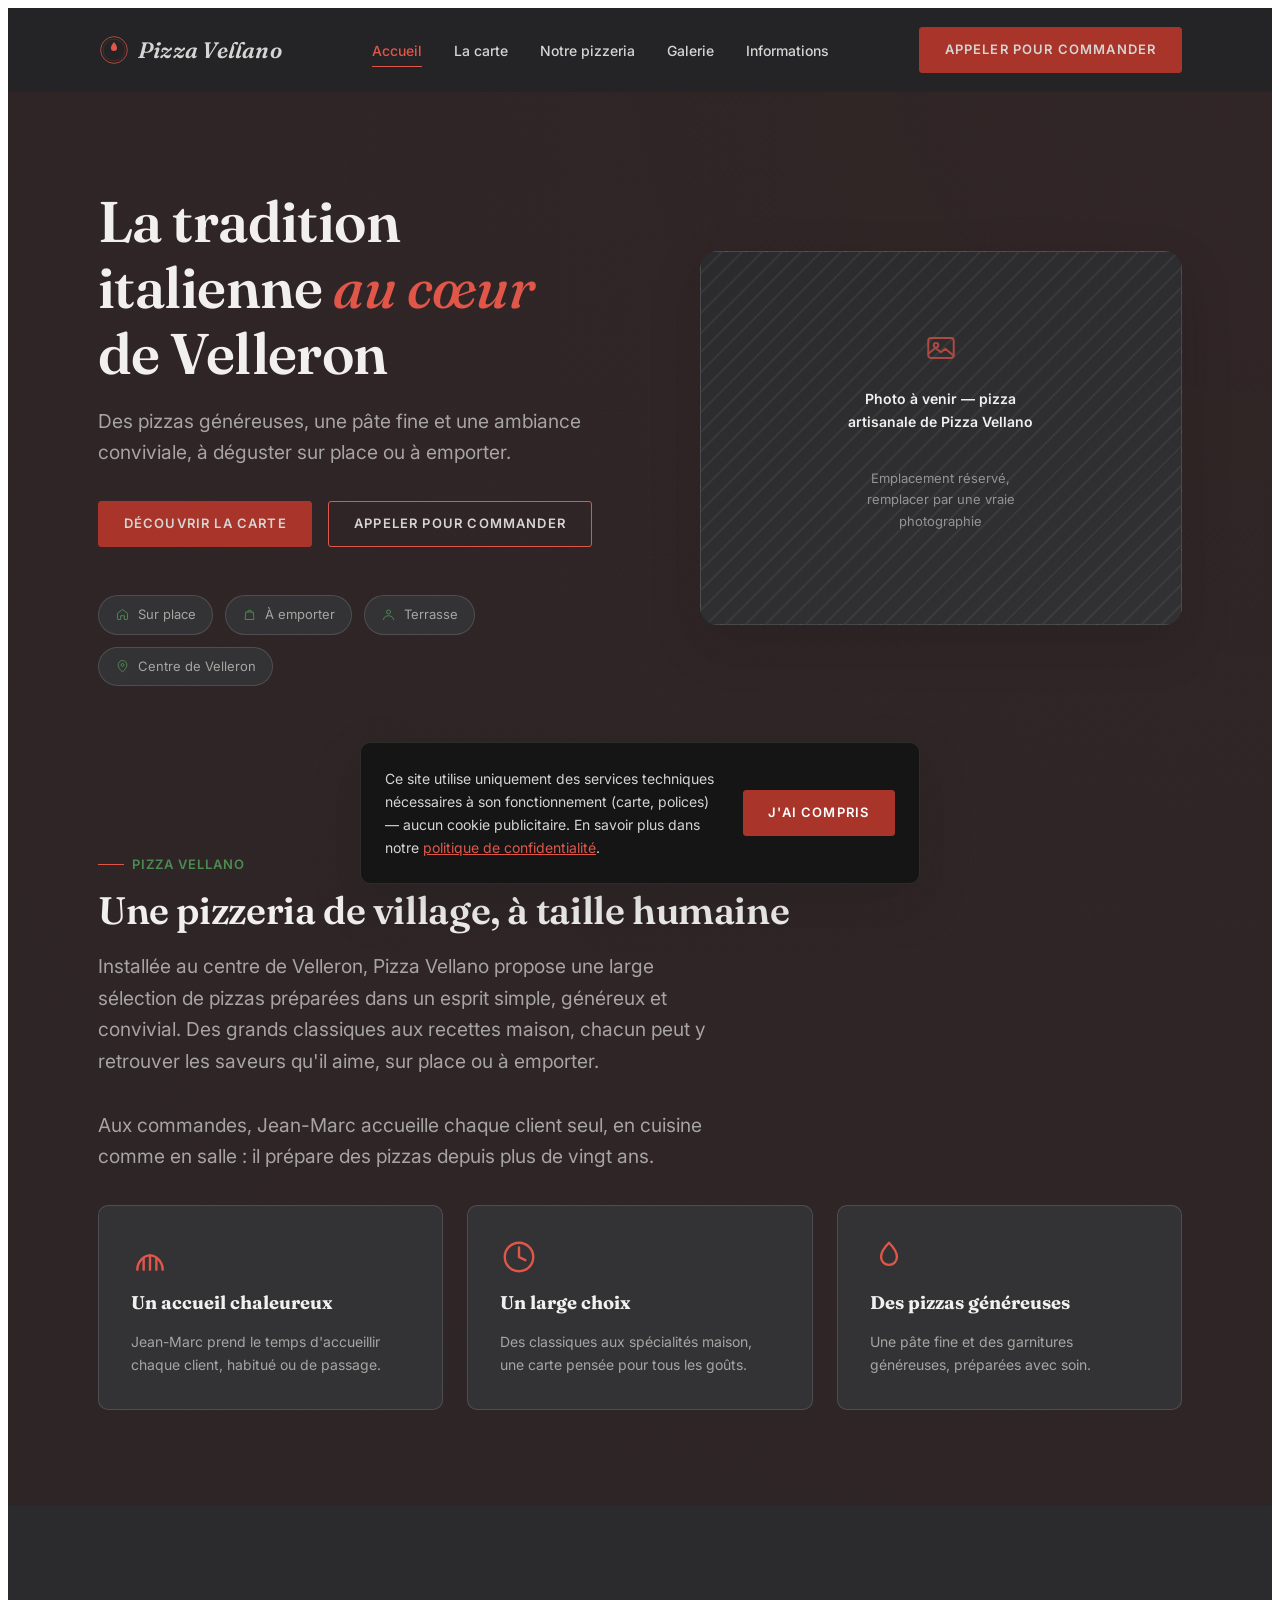
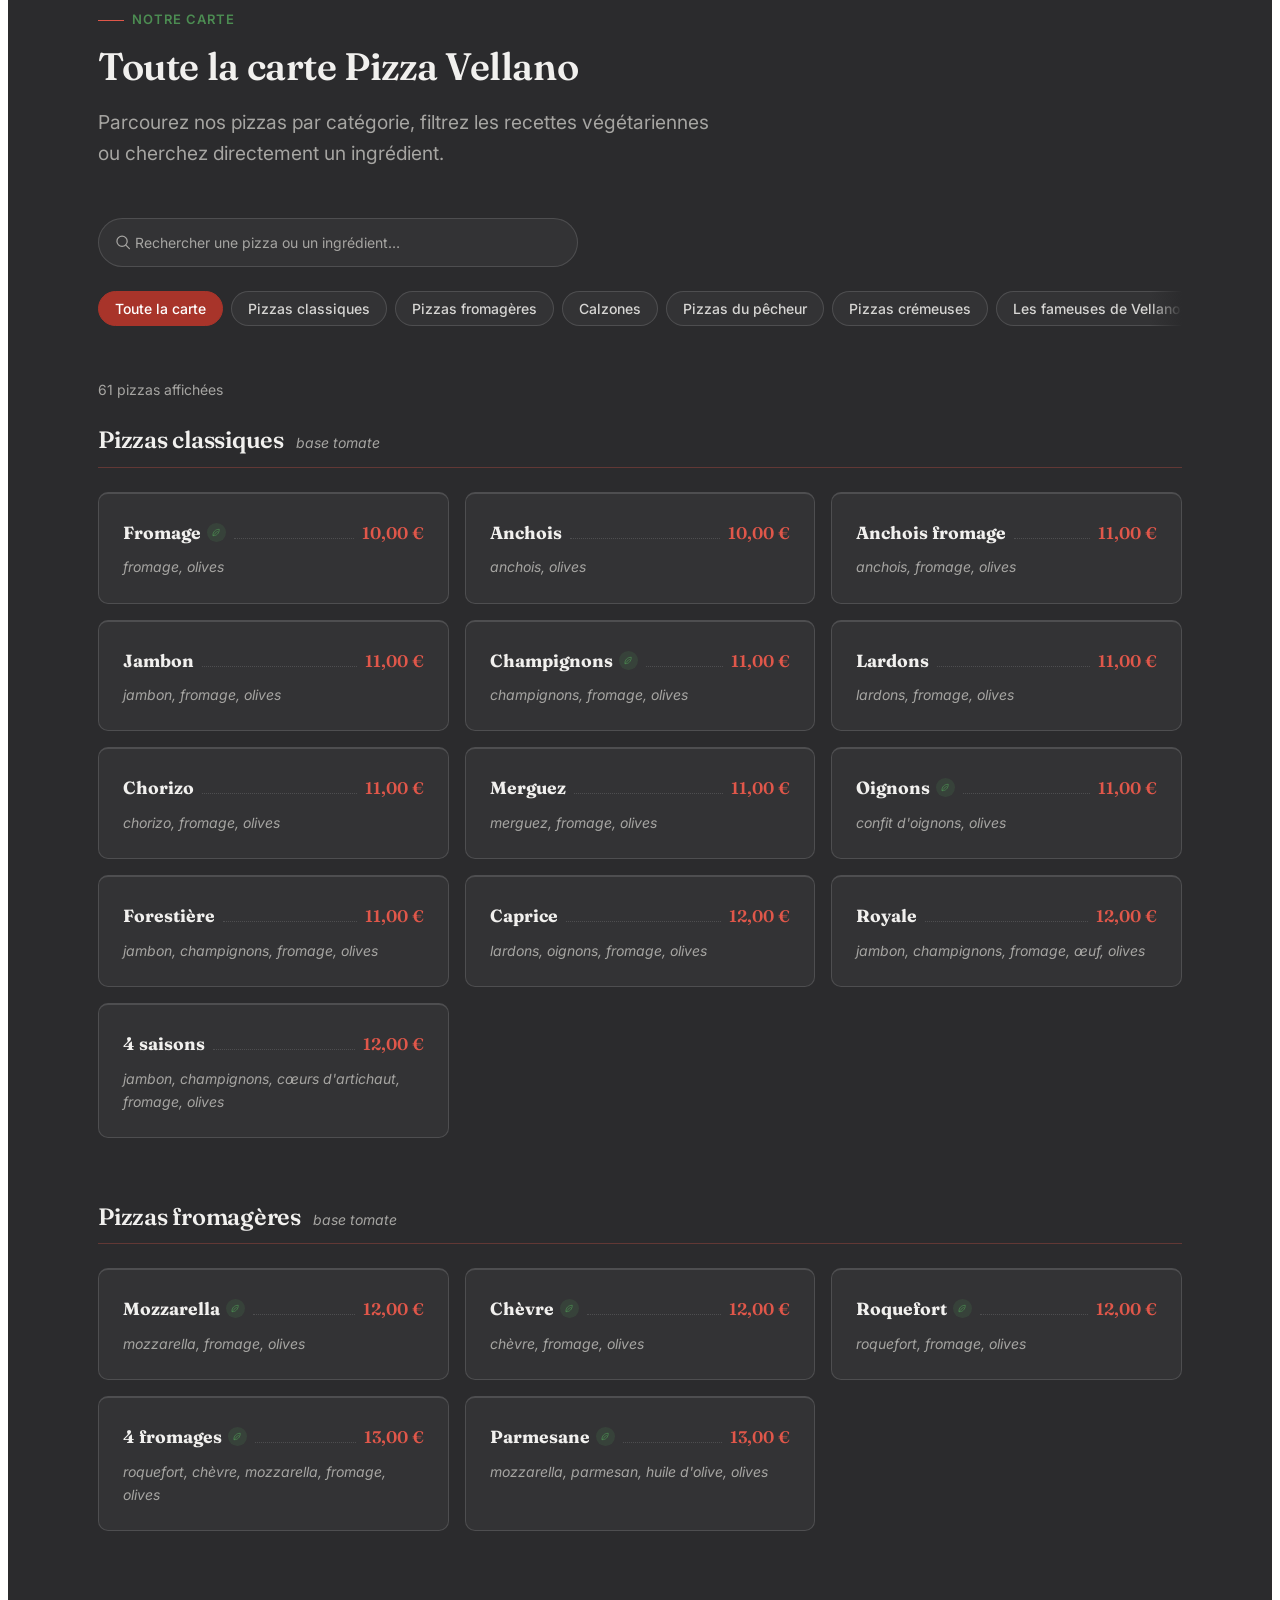
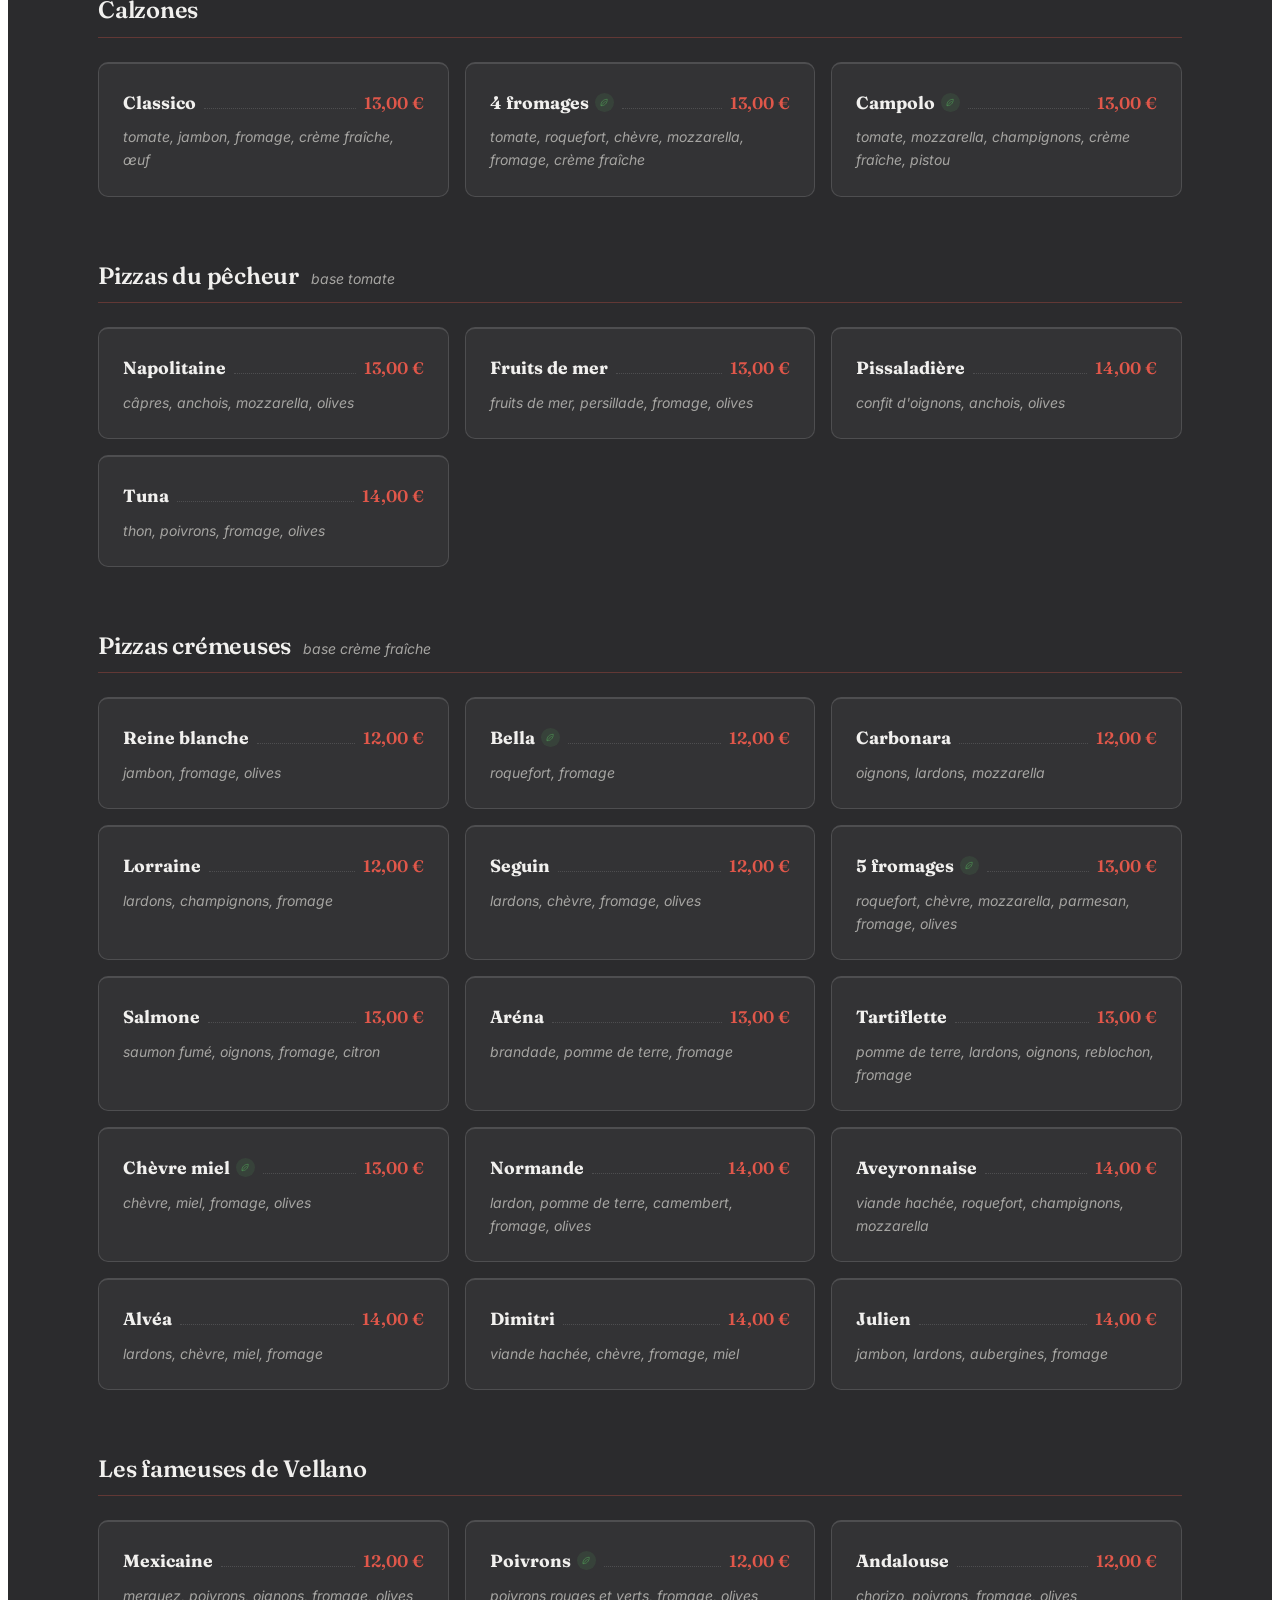
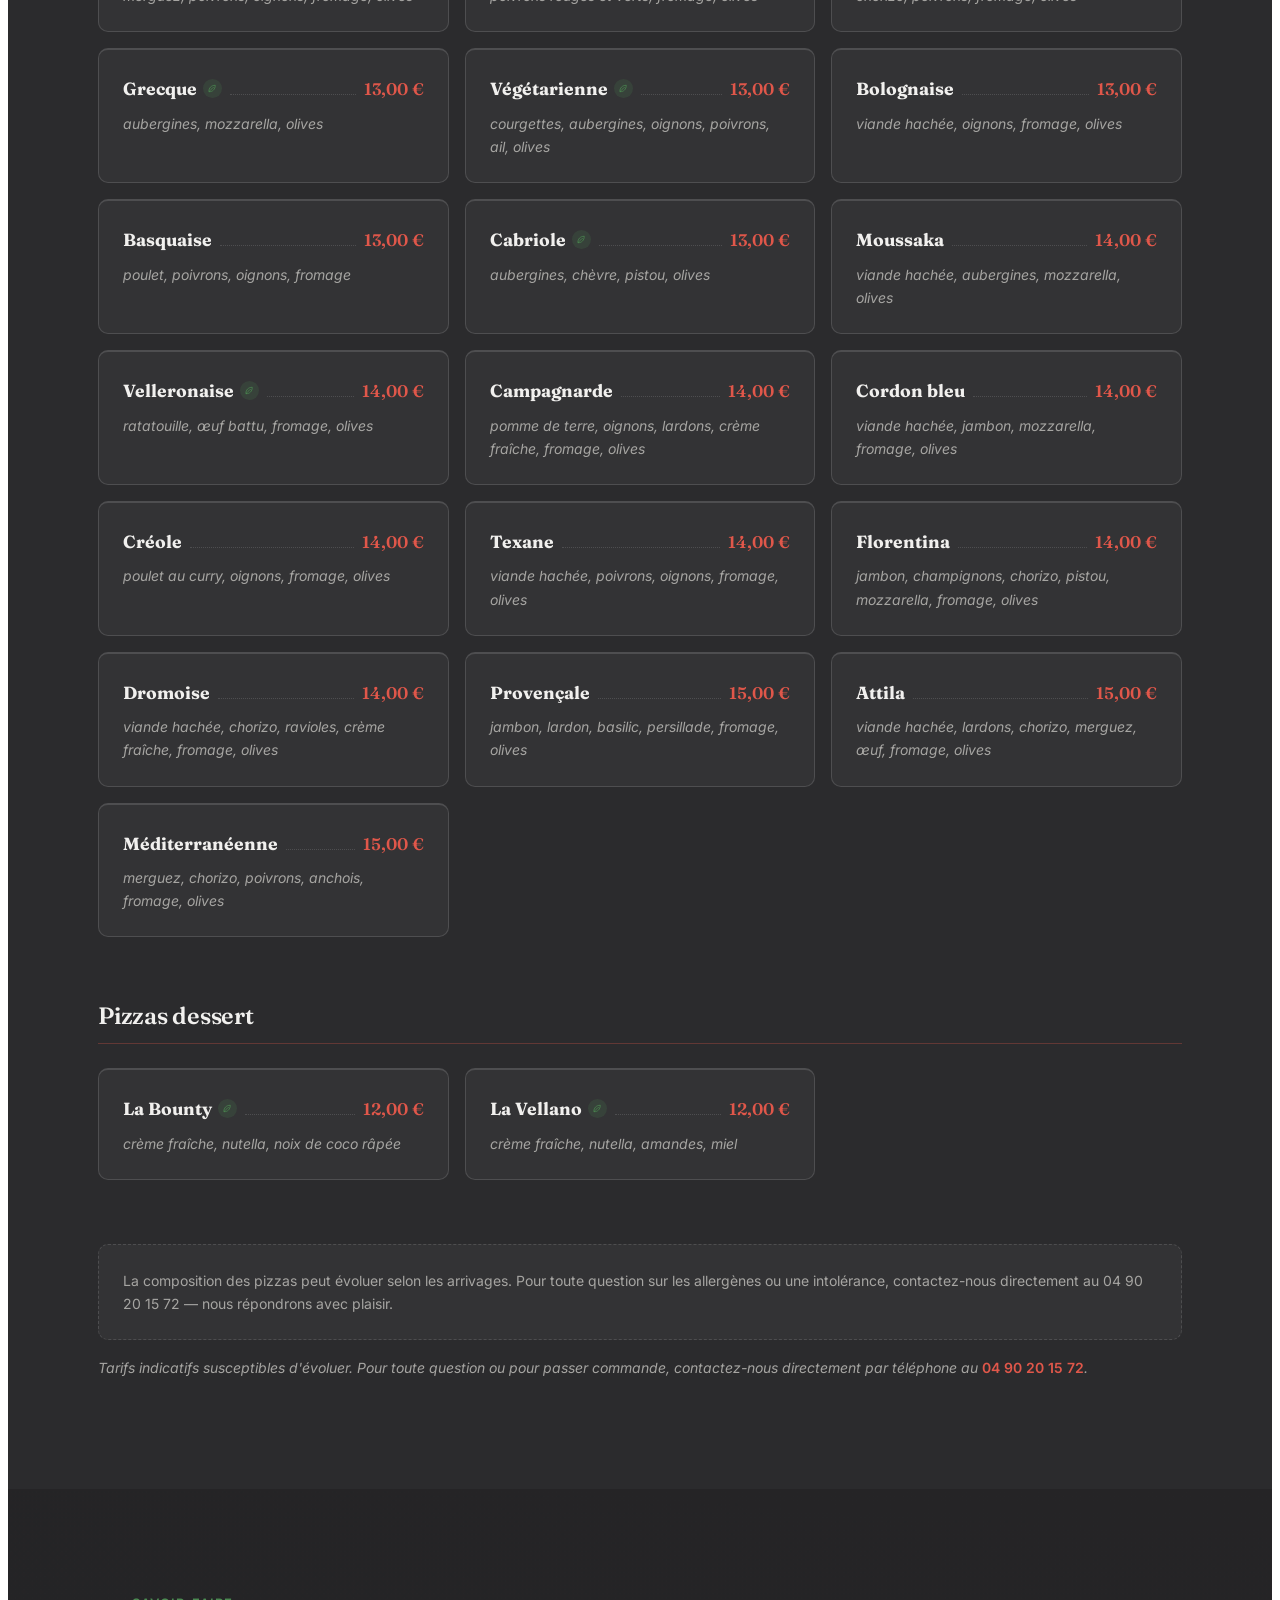
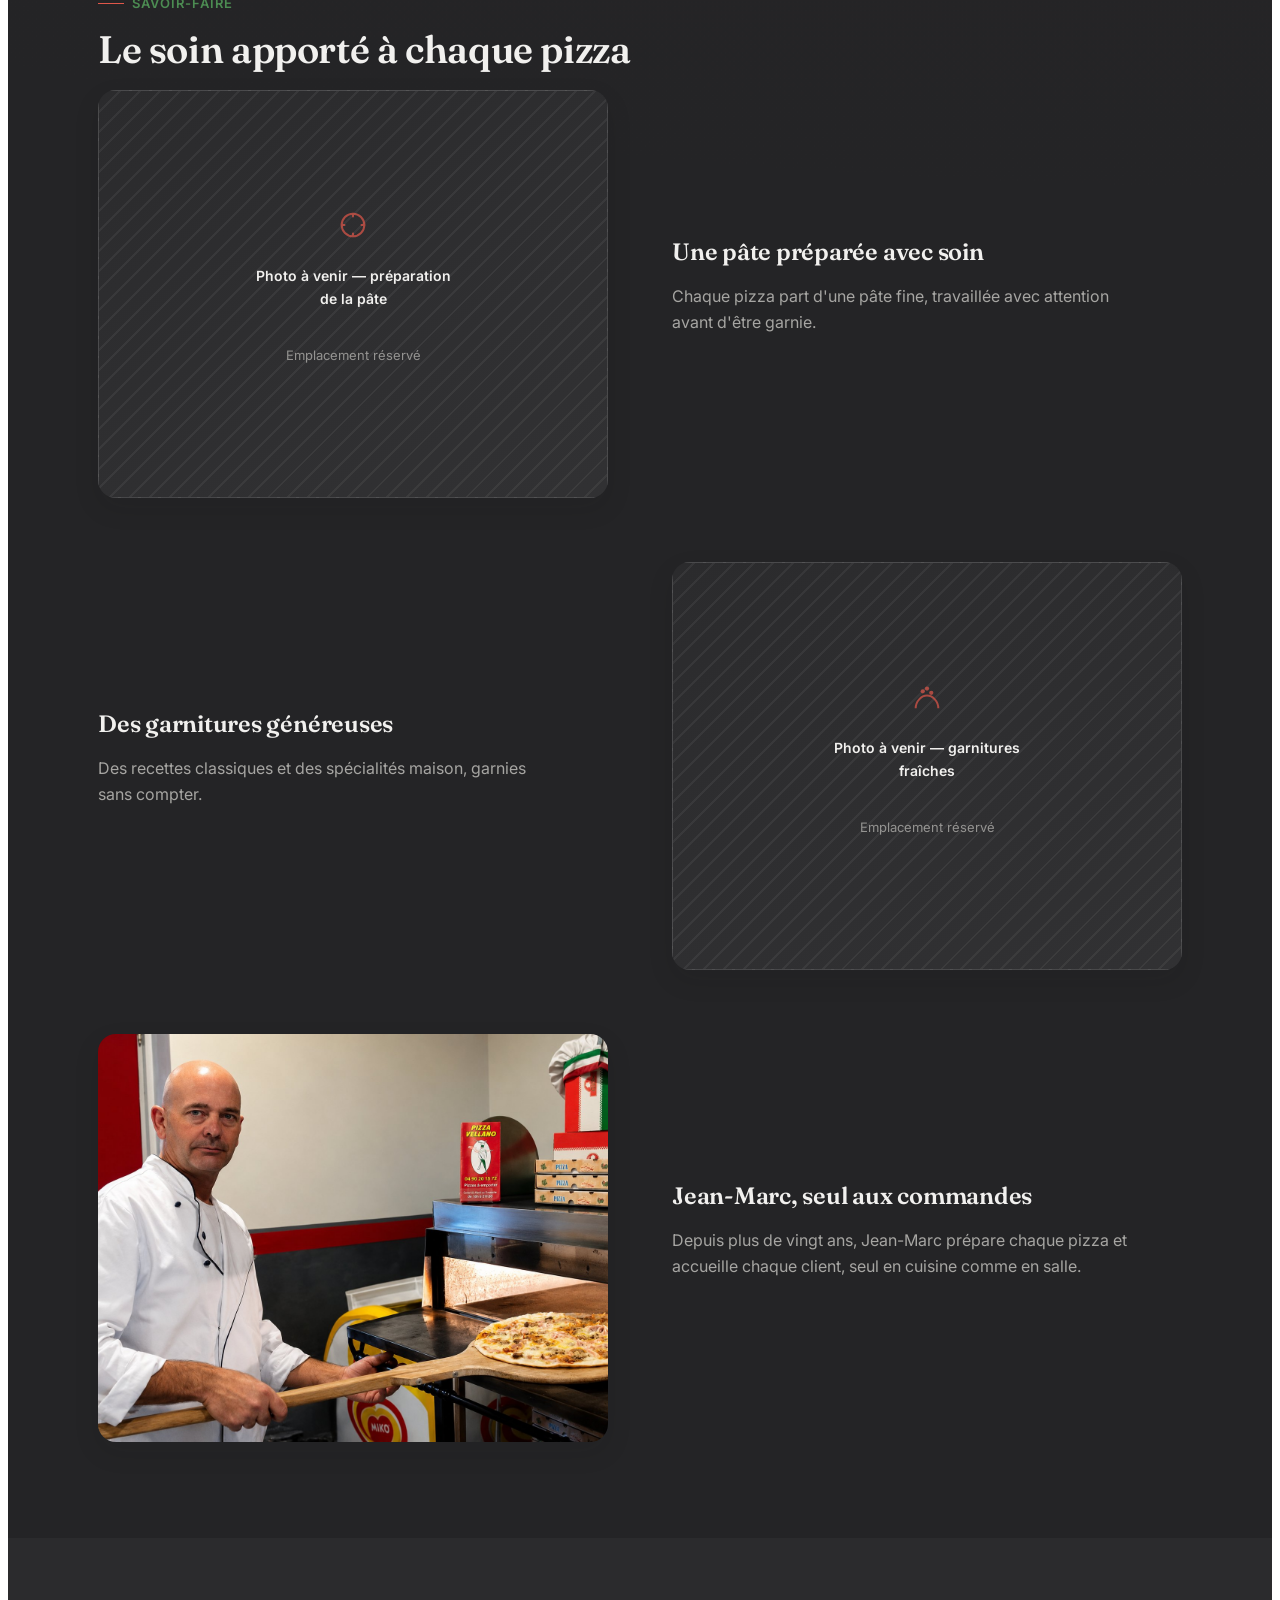
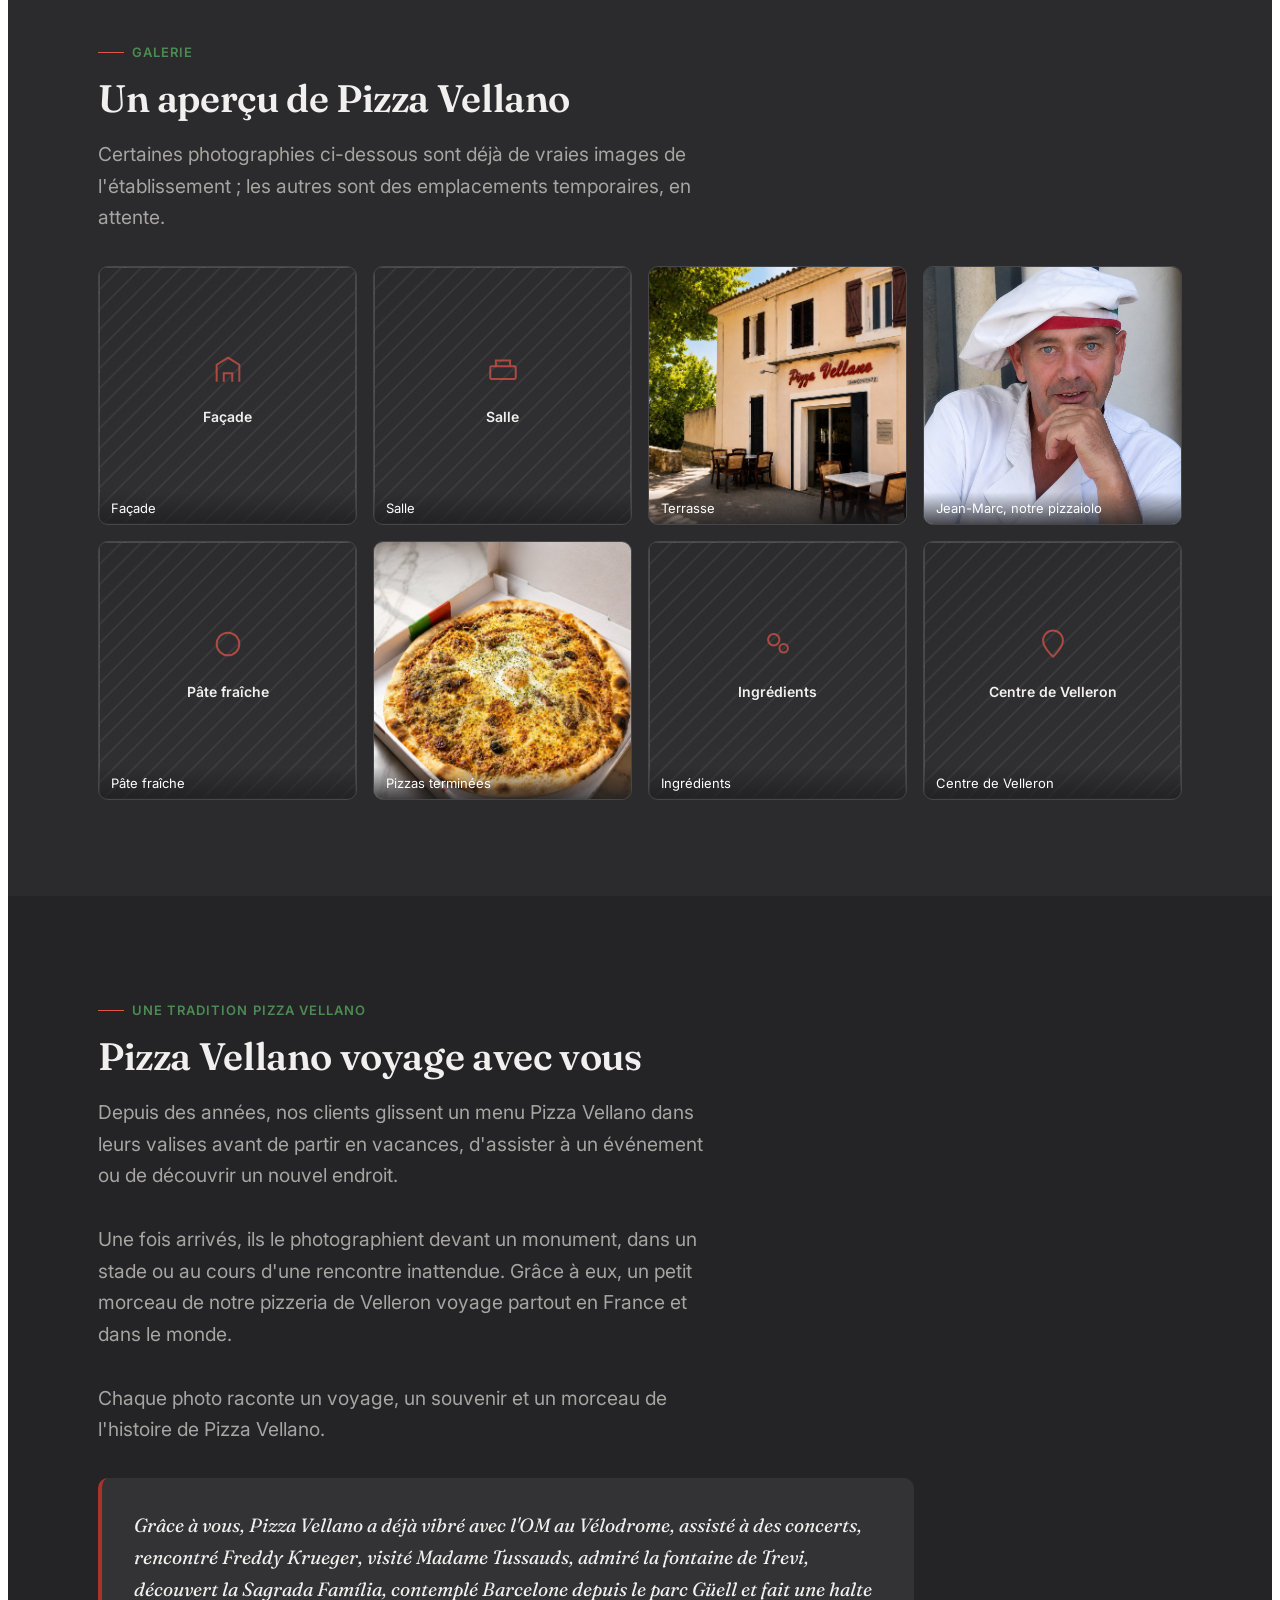
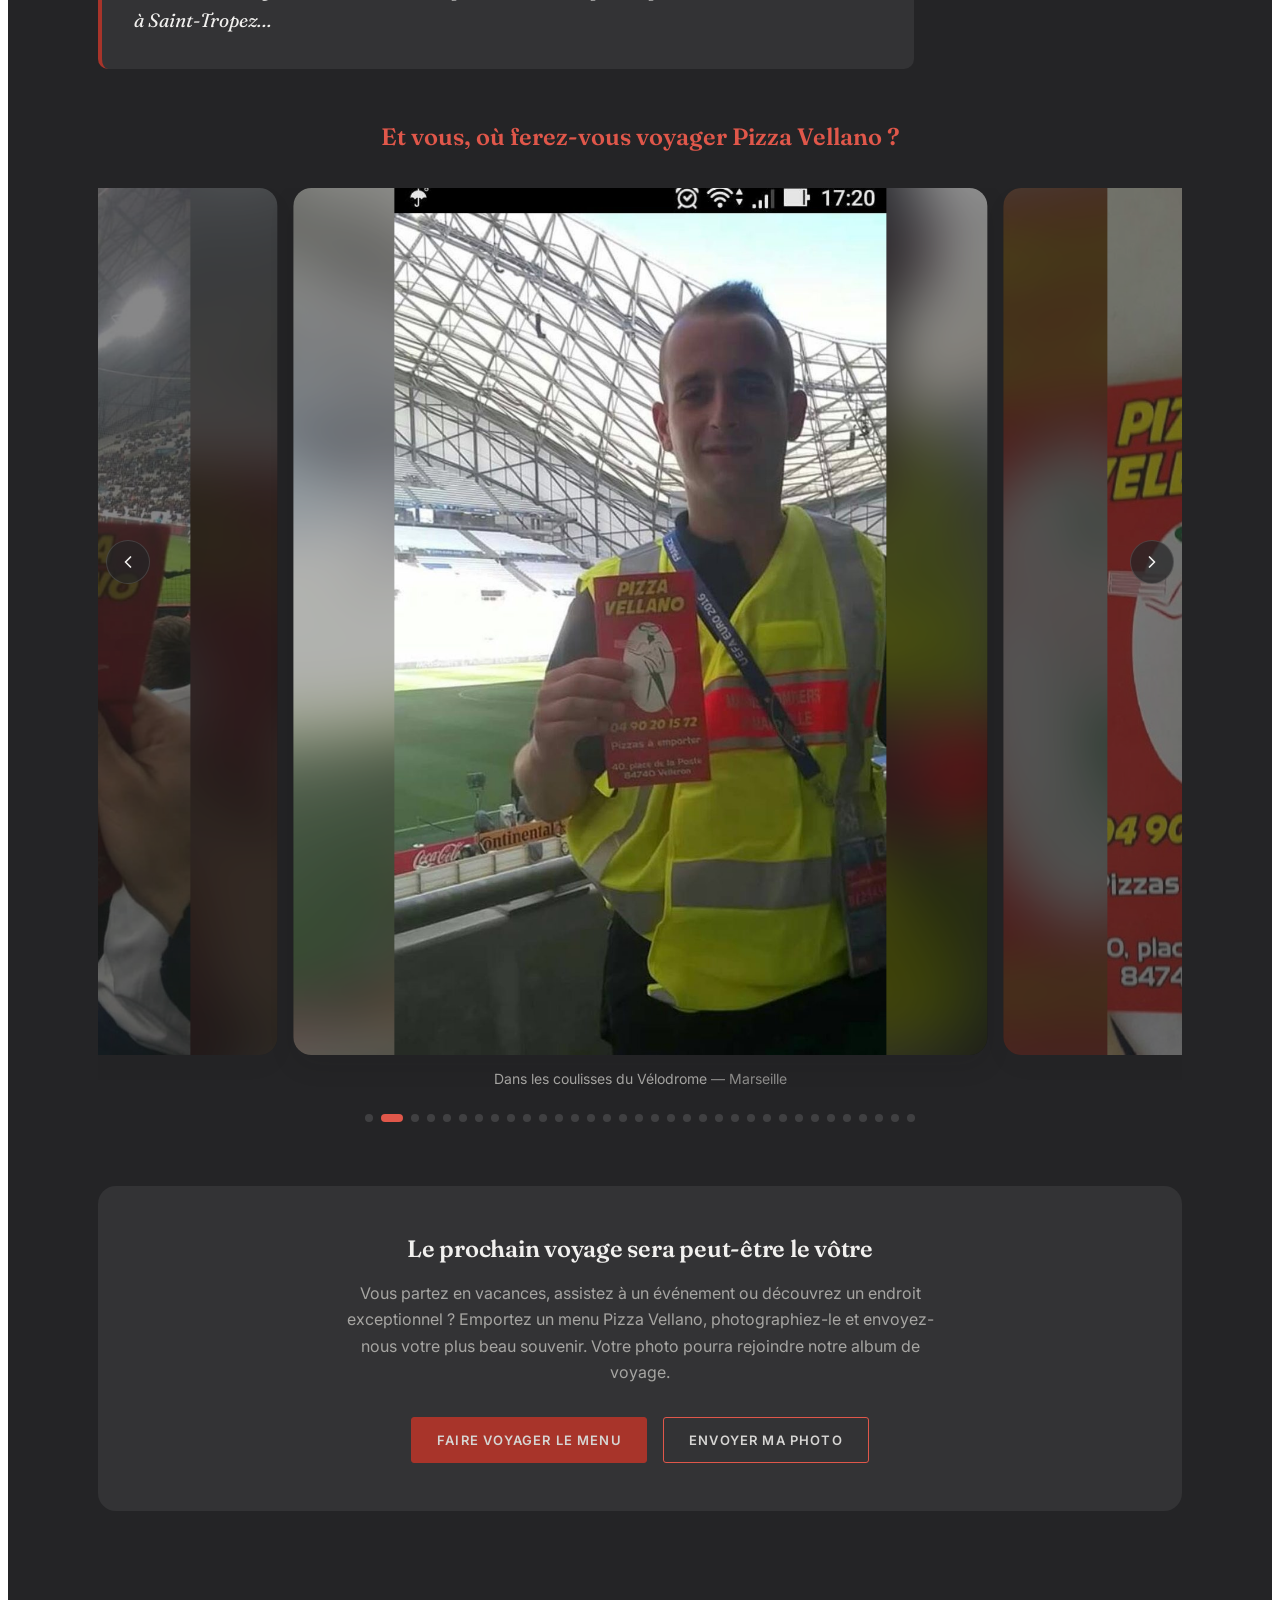
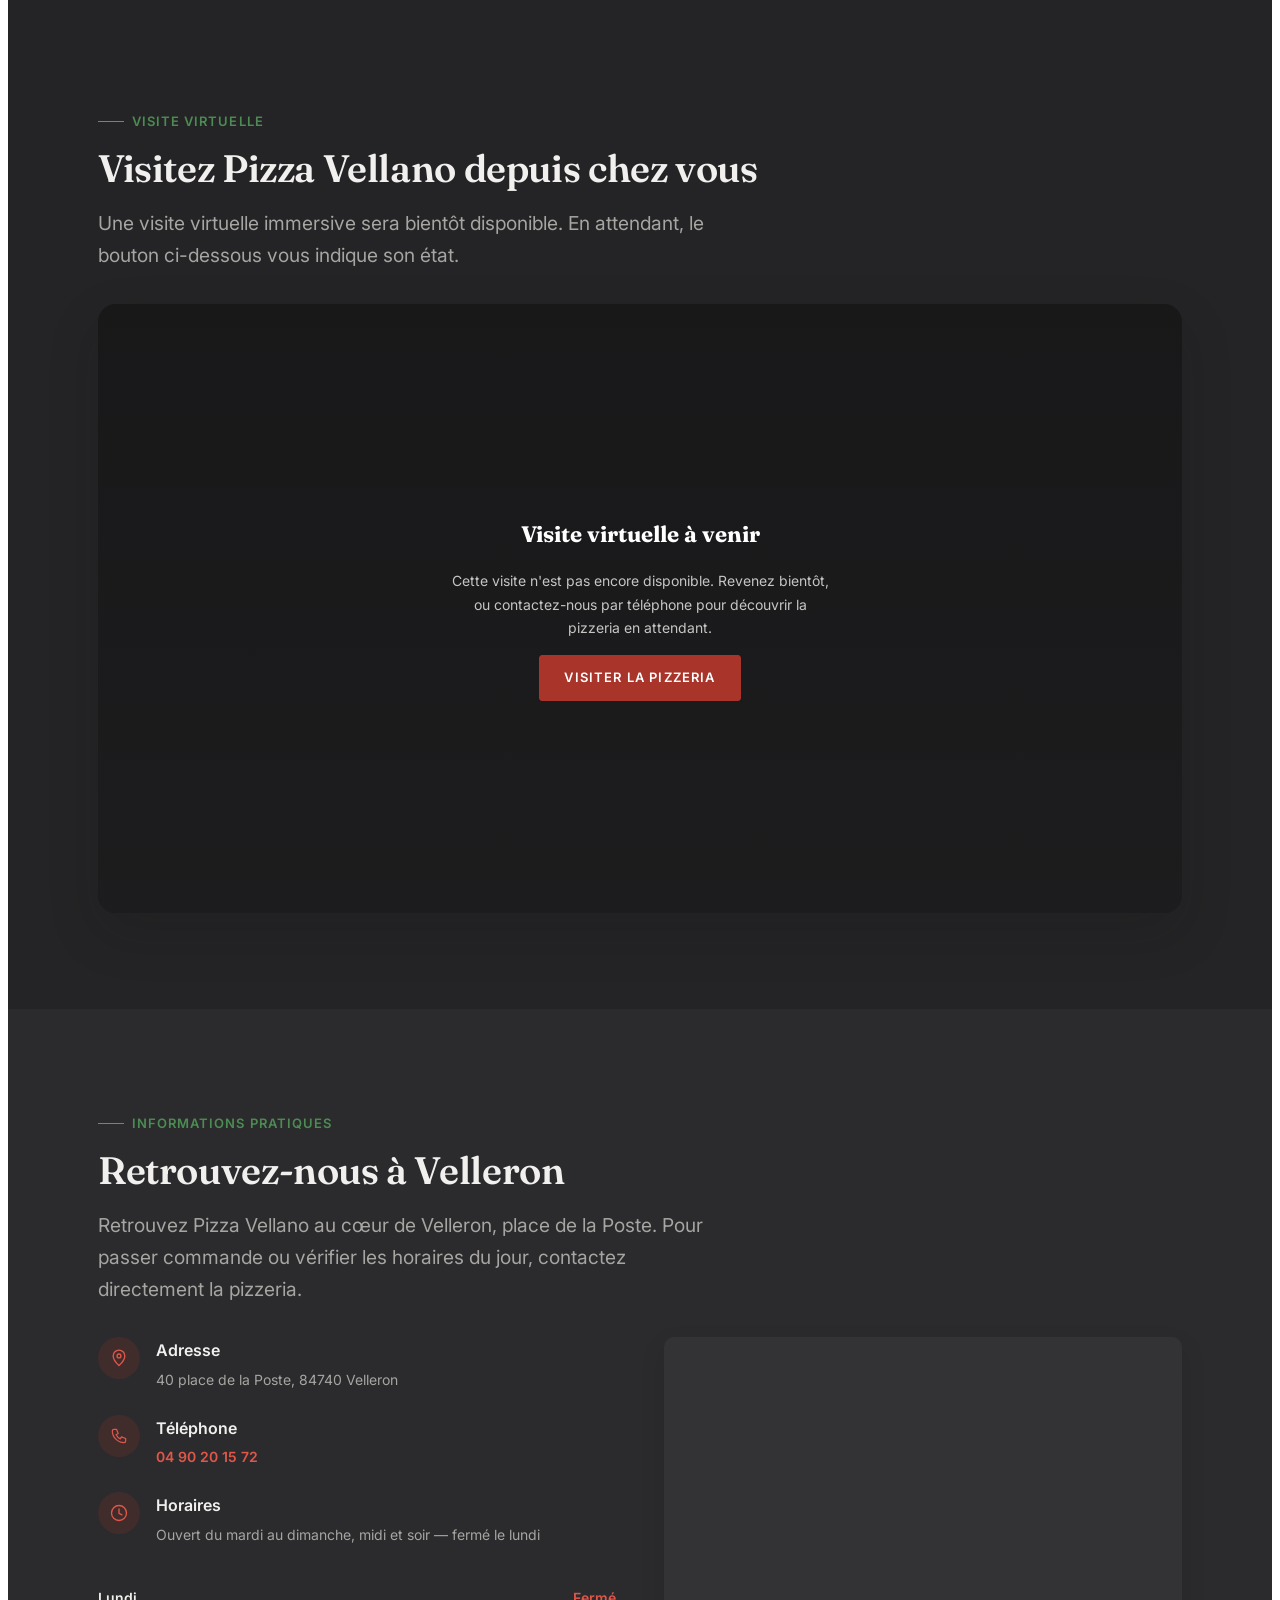
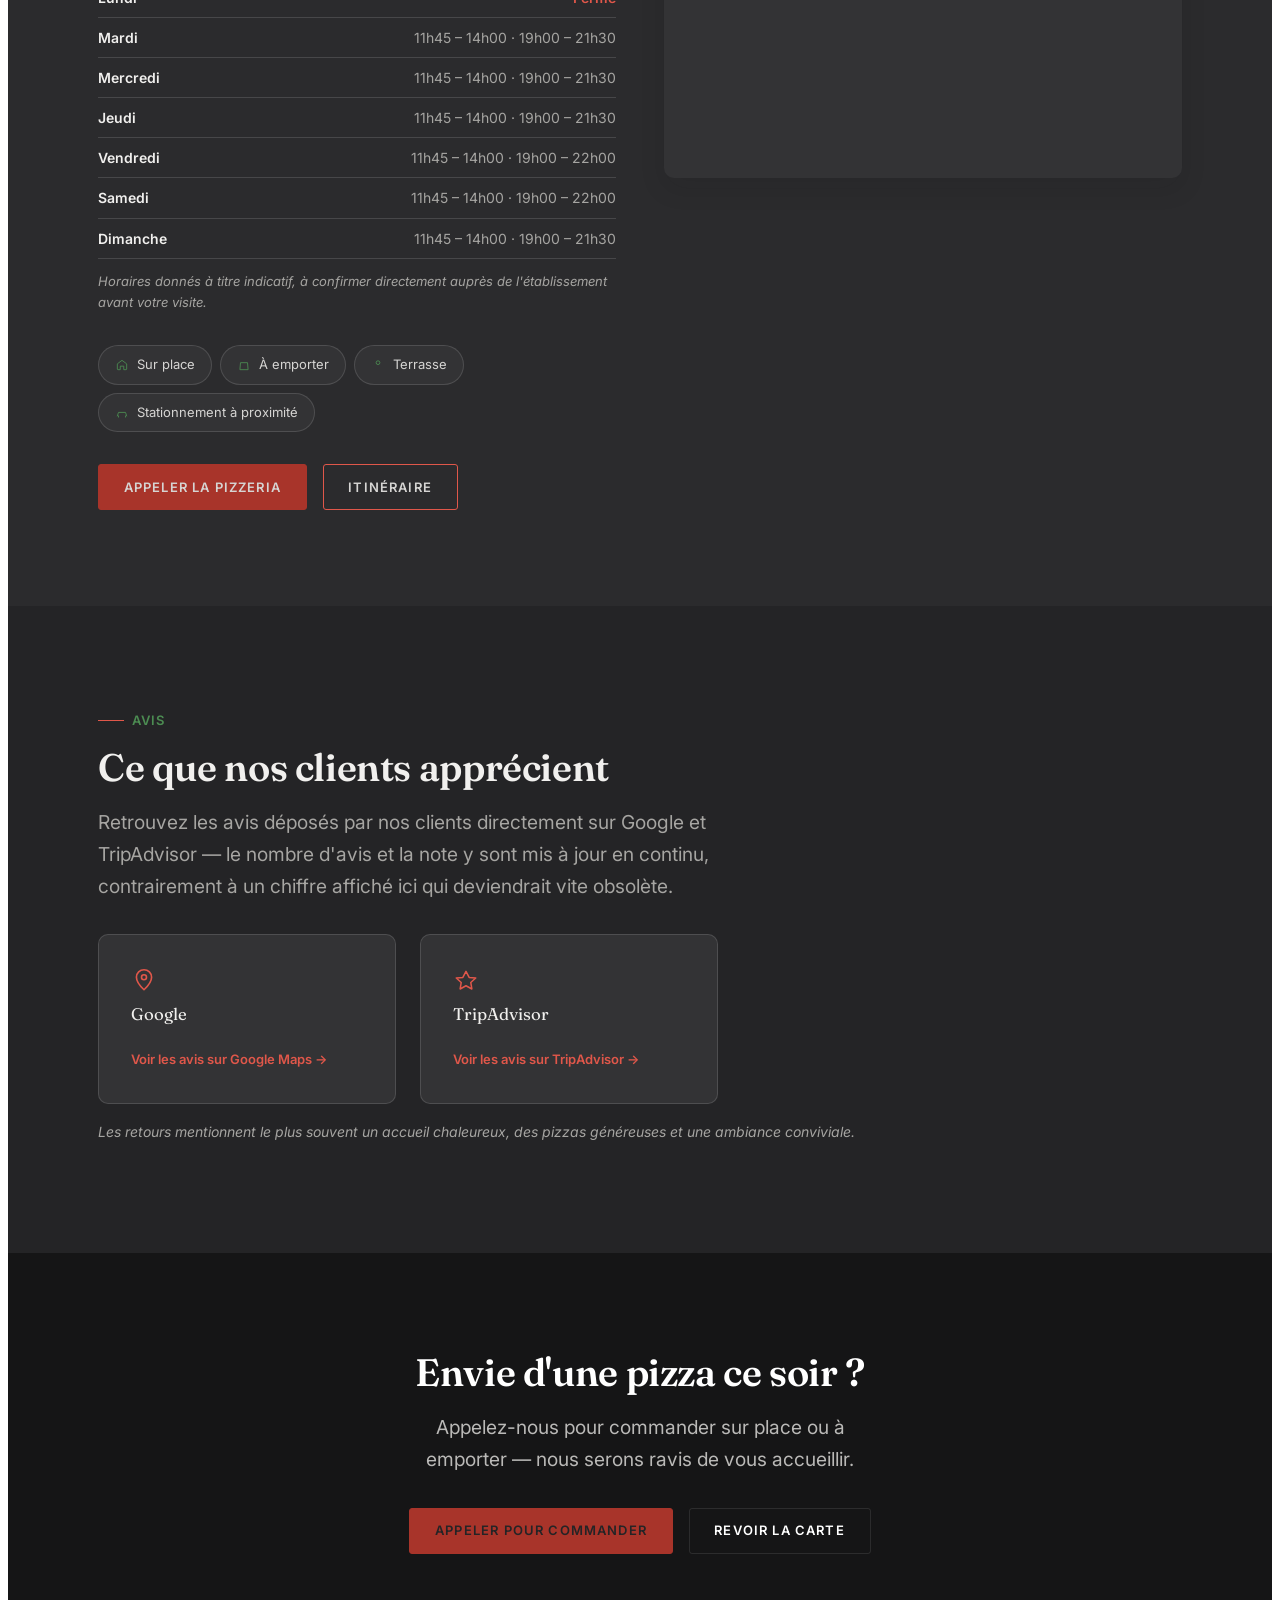
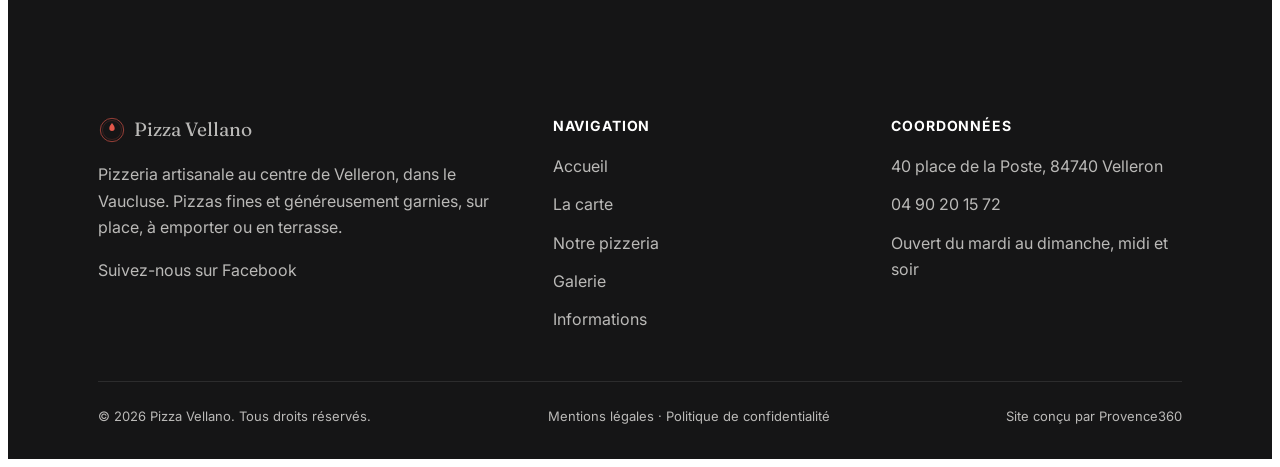
==== commit 918ca7c0: "Update pizzaiolo and pizzas terminées gallery photos Replaces both photos with newly provided ones a" ====
--- a/index.html
+++ b/index.html
@@ -272,8 +272,8 @@
             <span class="pv-gallery__caption">Pâte fraîche</span>
           </button>
 
-          <button type="button" class="pv-gallery__item" data-caption="Pizzas prêtes à être servies, à la sortie du four">
-            <img class="pv-gallery__img" src="assets/images/placeholders/pizzas-terminees.jpg" alt="Plusieurs pizzas rectangulaires prêtes à être servies dans leurs boîtes" loading="lazy">
+          <button type="button" class="pv-gallery__item" data-caption="Pizza prête à être servie, dans sa boîte">
+            <img class="pv-gallery__img" src="assets/images/placeholders/pizzas-terminees.jpg" alt="Pizza garnie prête à être servie, présentée dans sa boîte" loading="lazy">
             <span class="pv-gallery__caption">Pizzas terminées</span>
           </button>
 
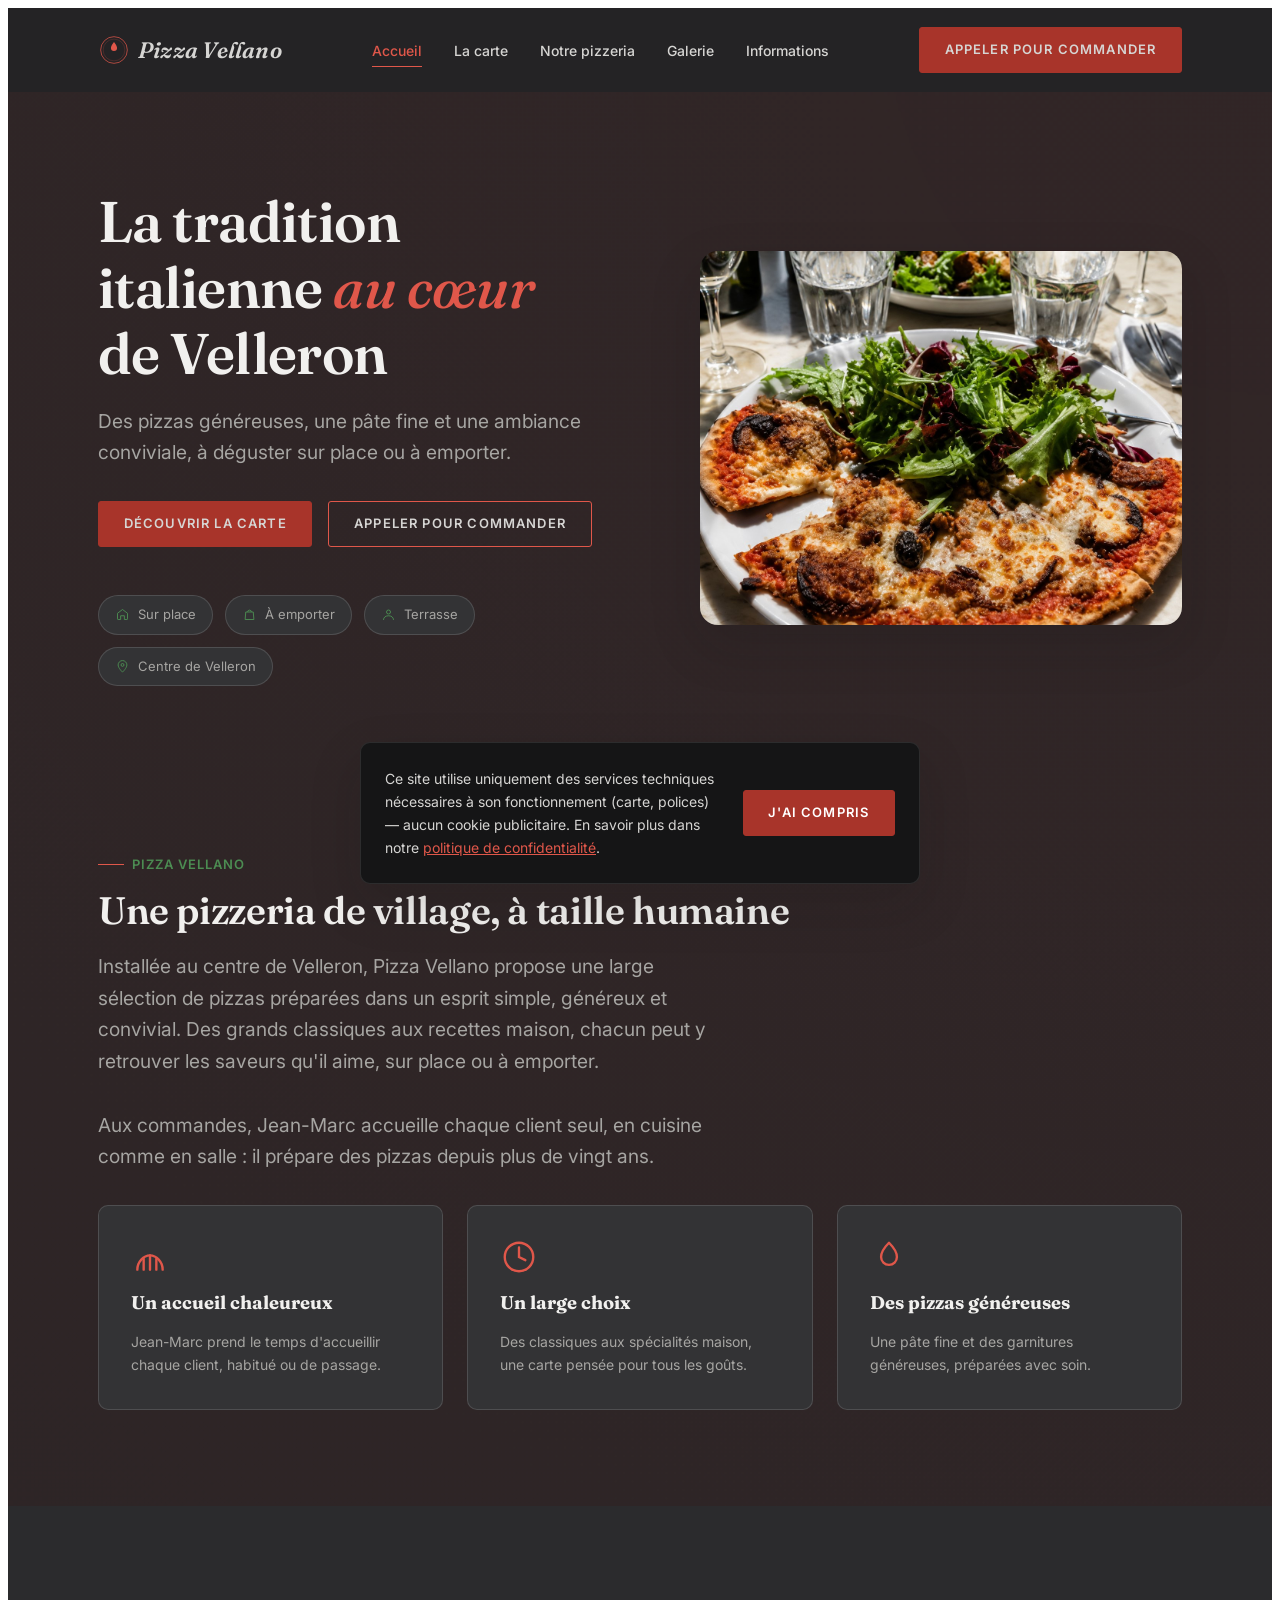
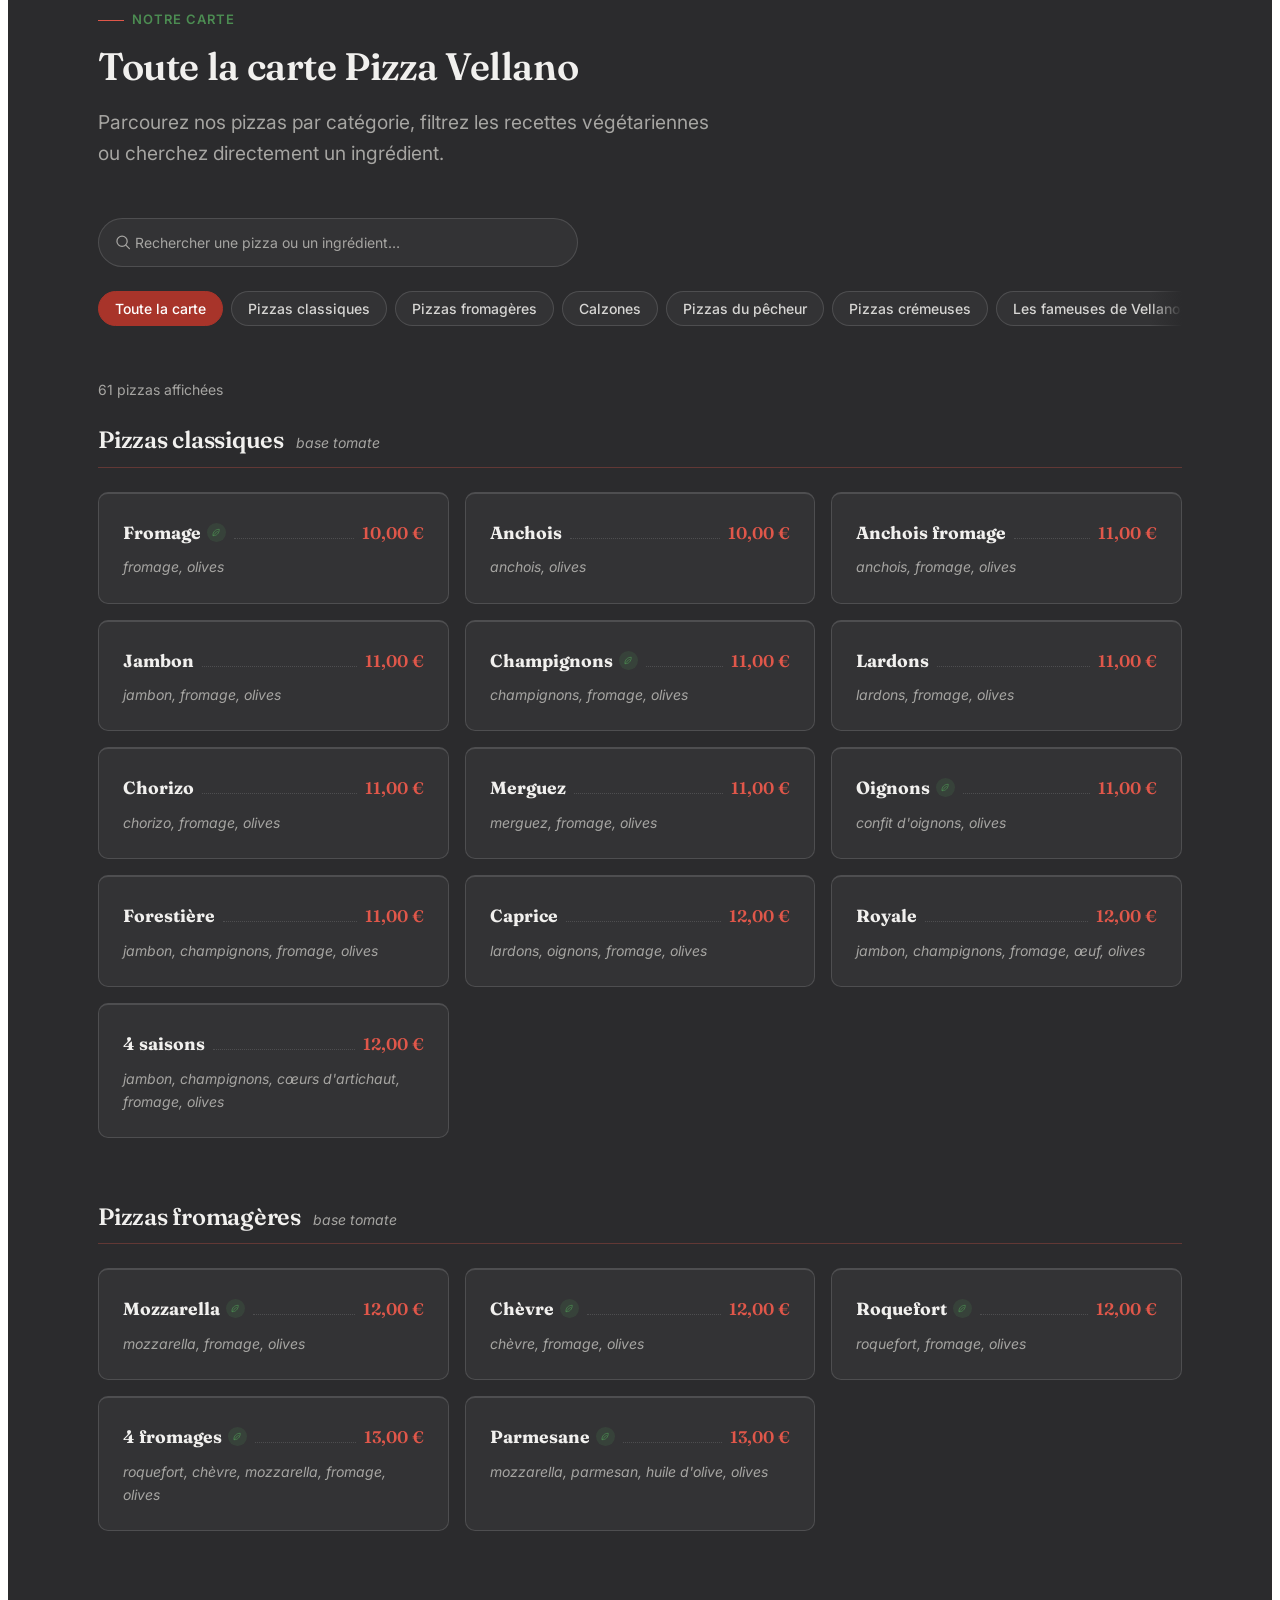
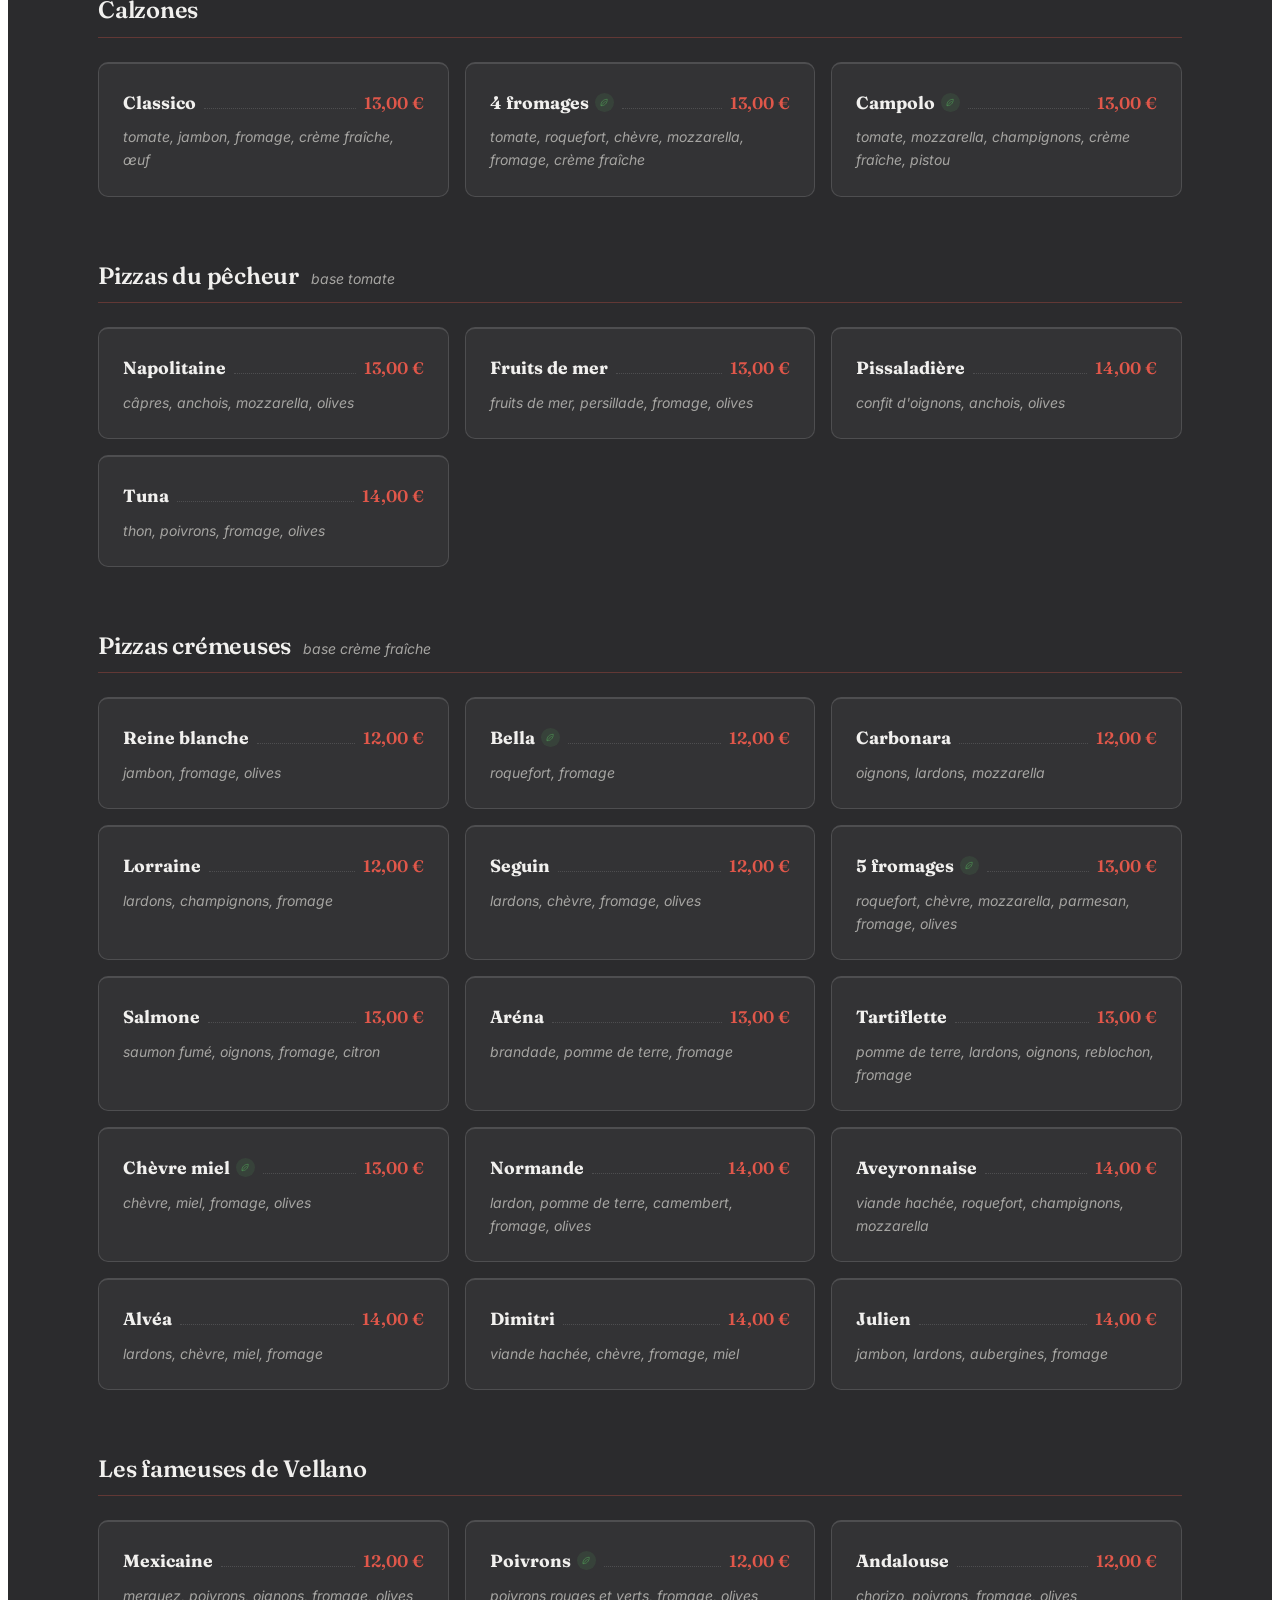
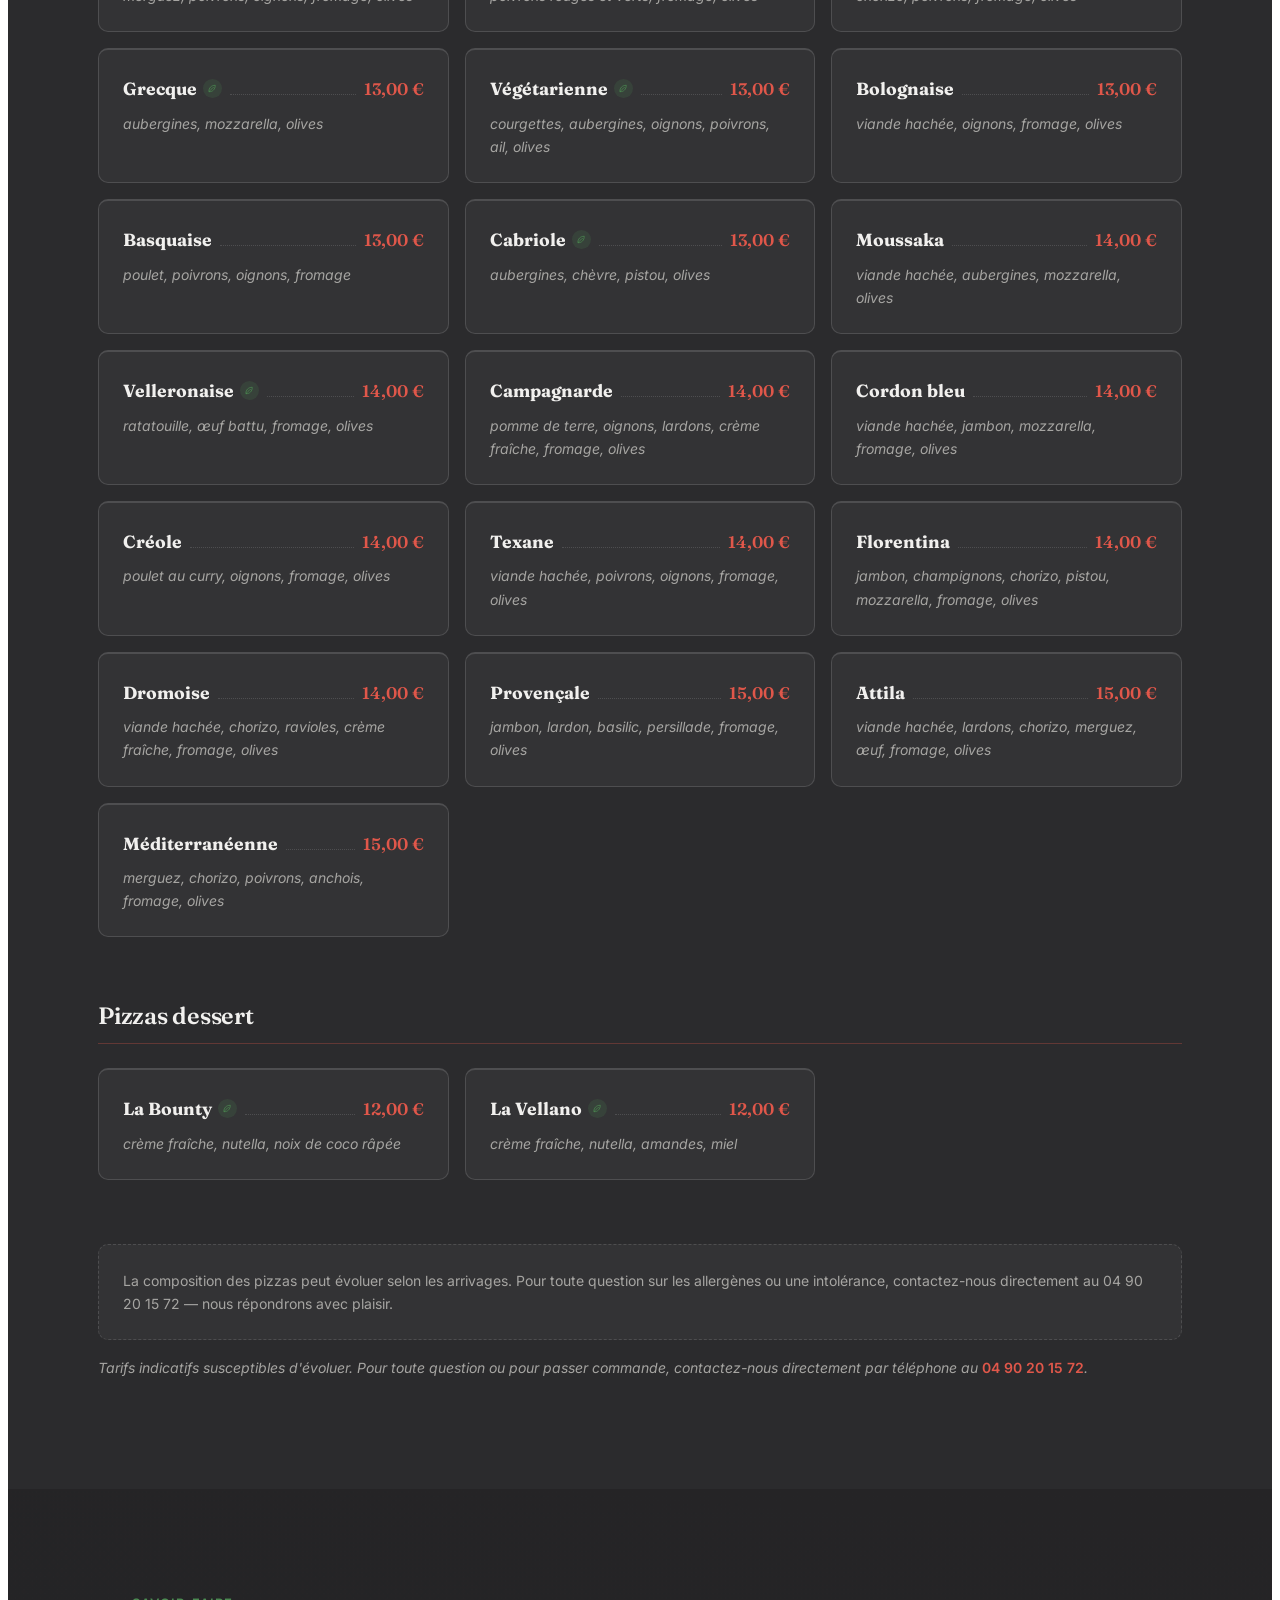
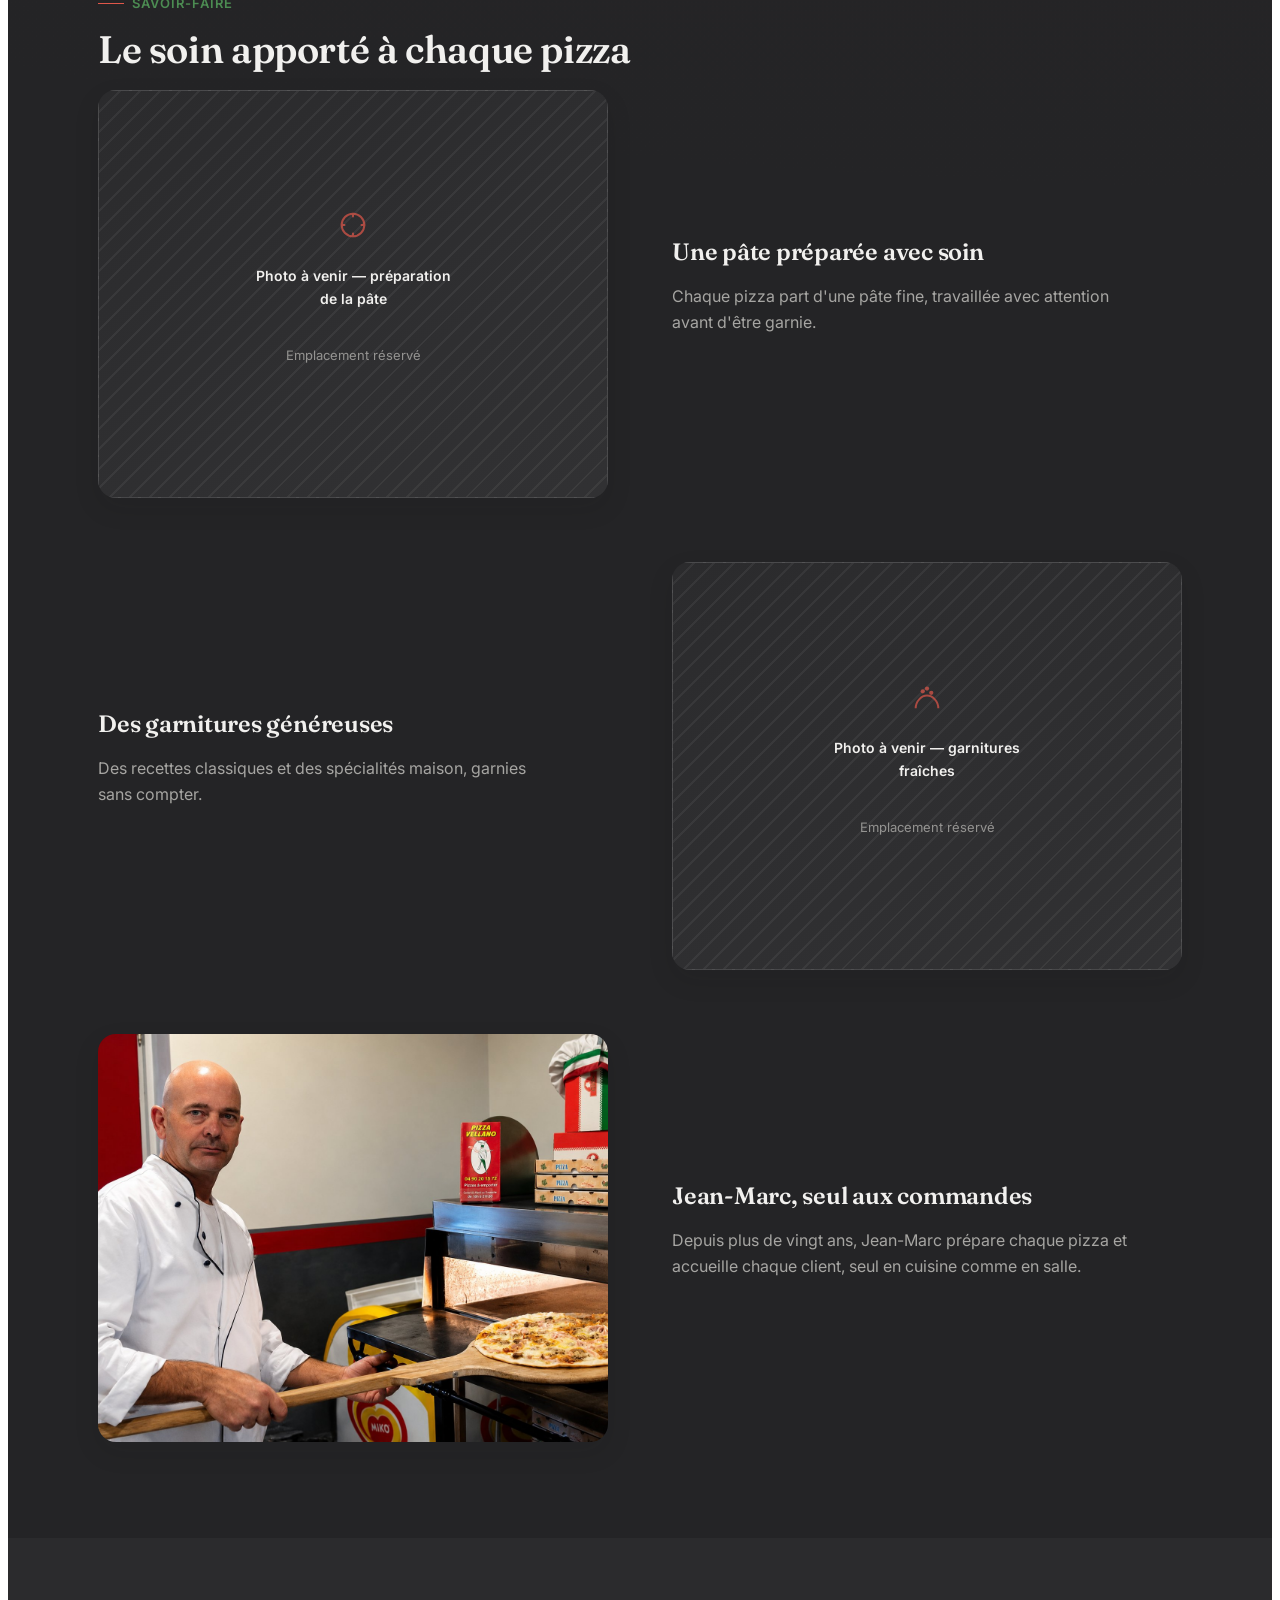
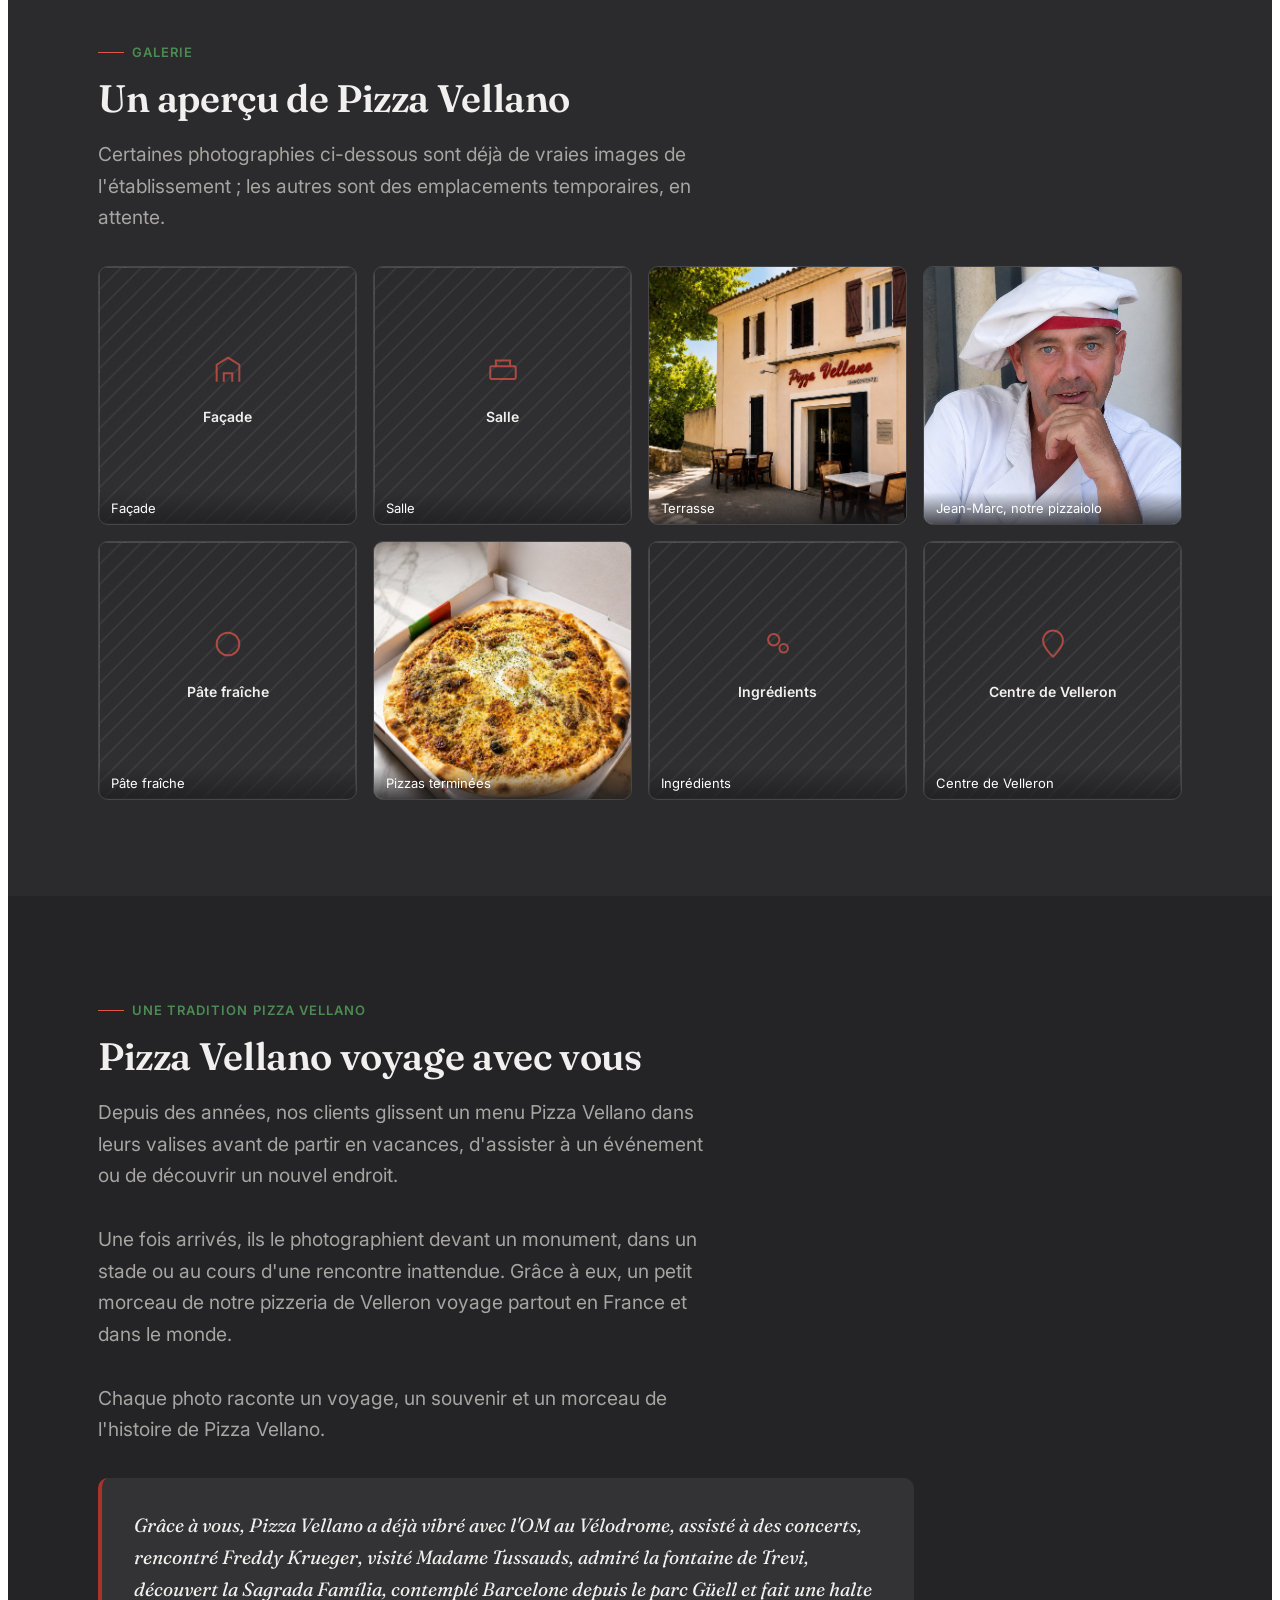
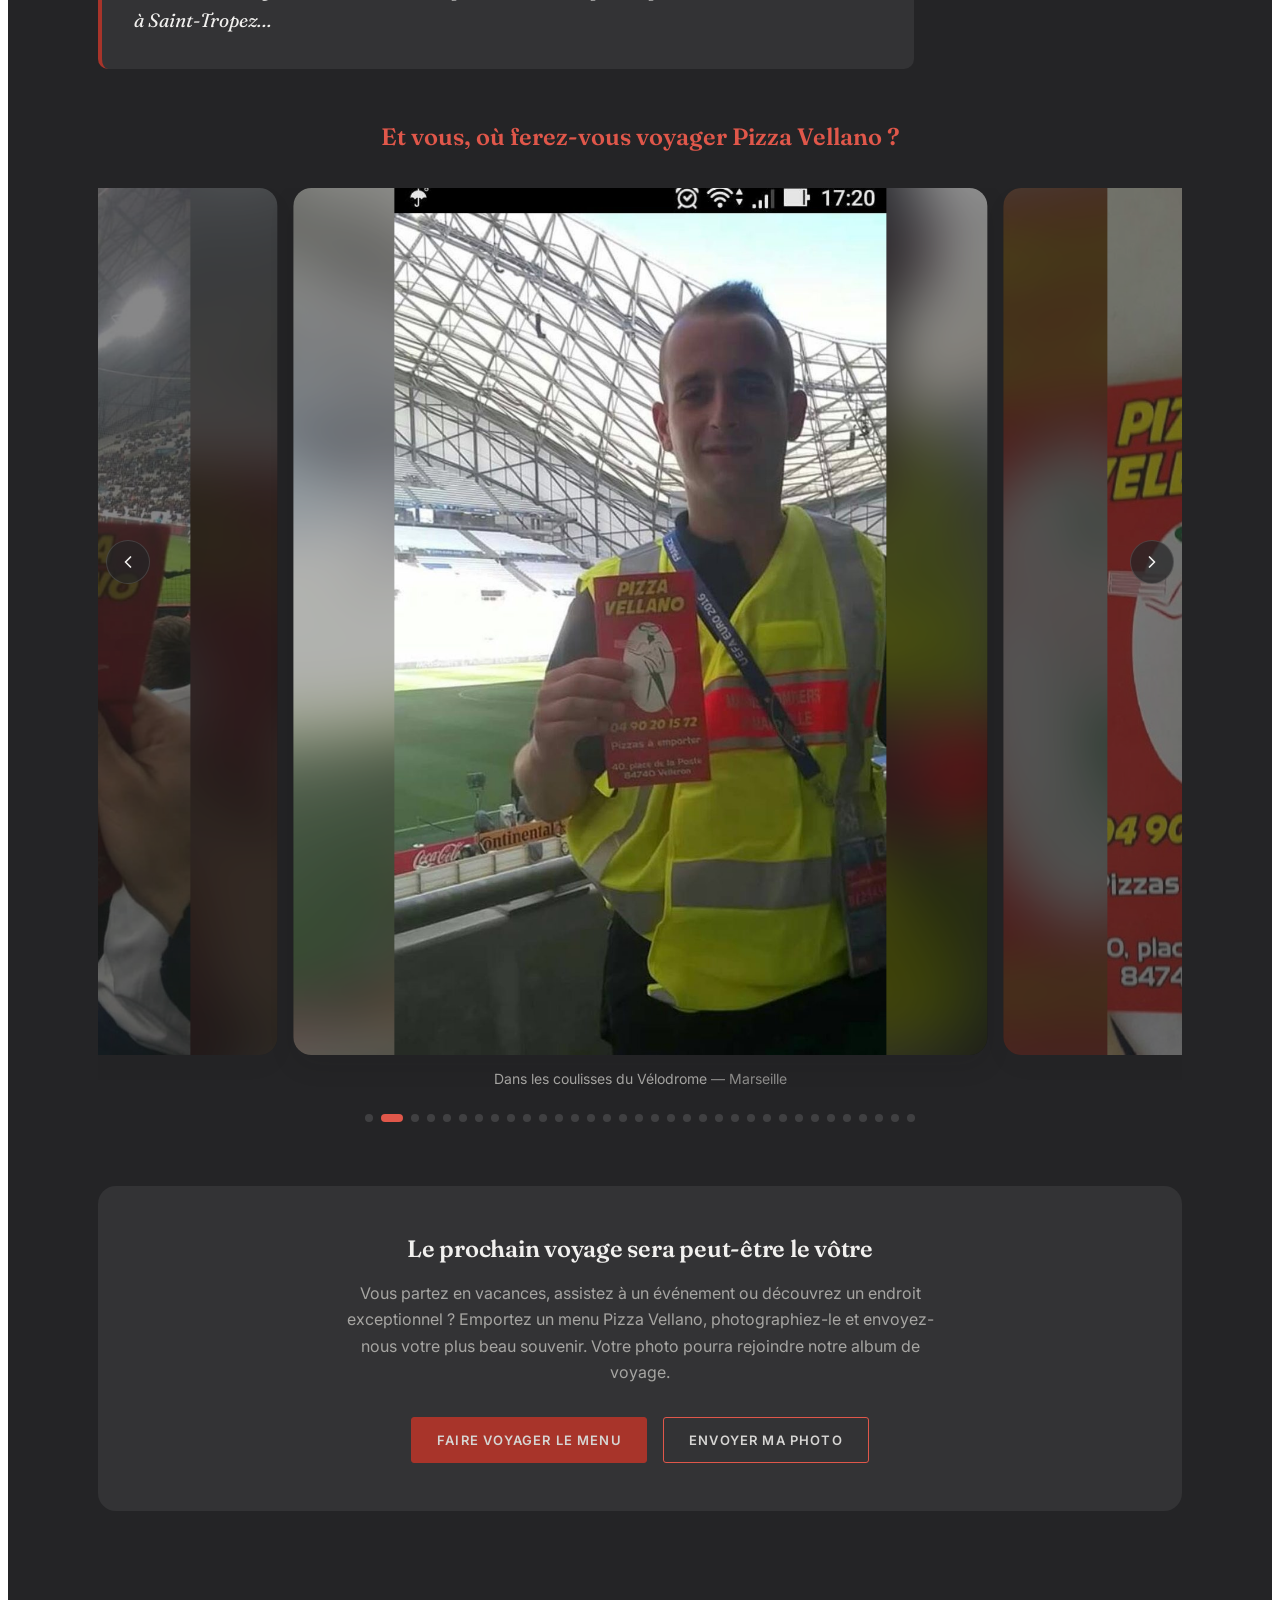
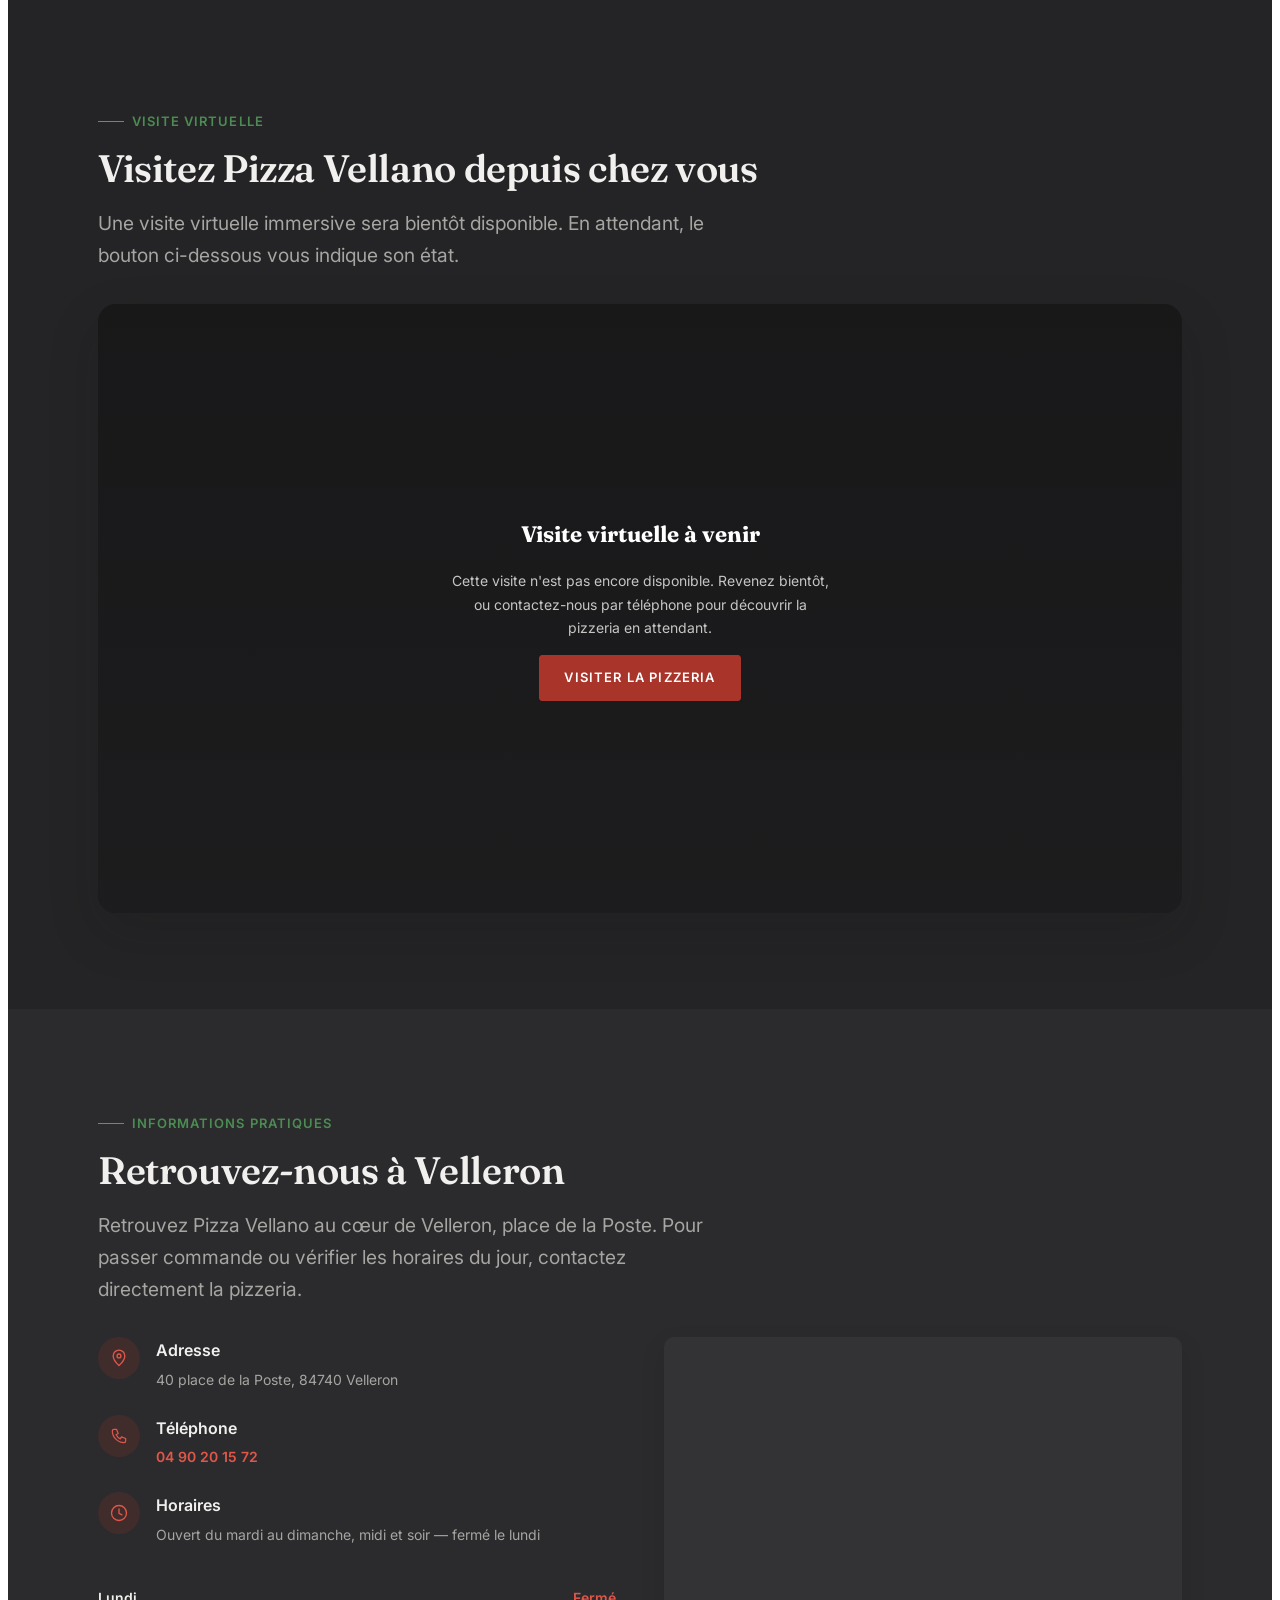
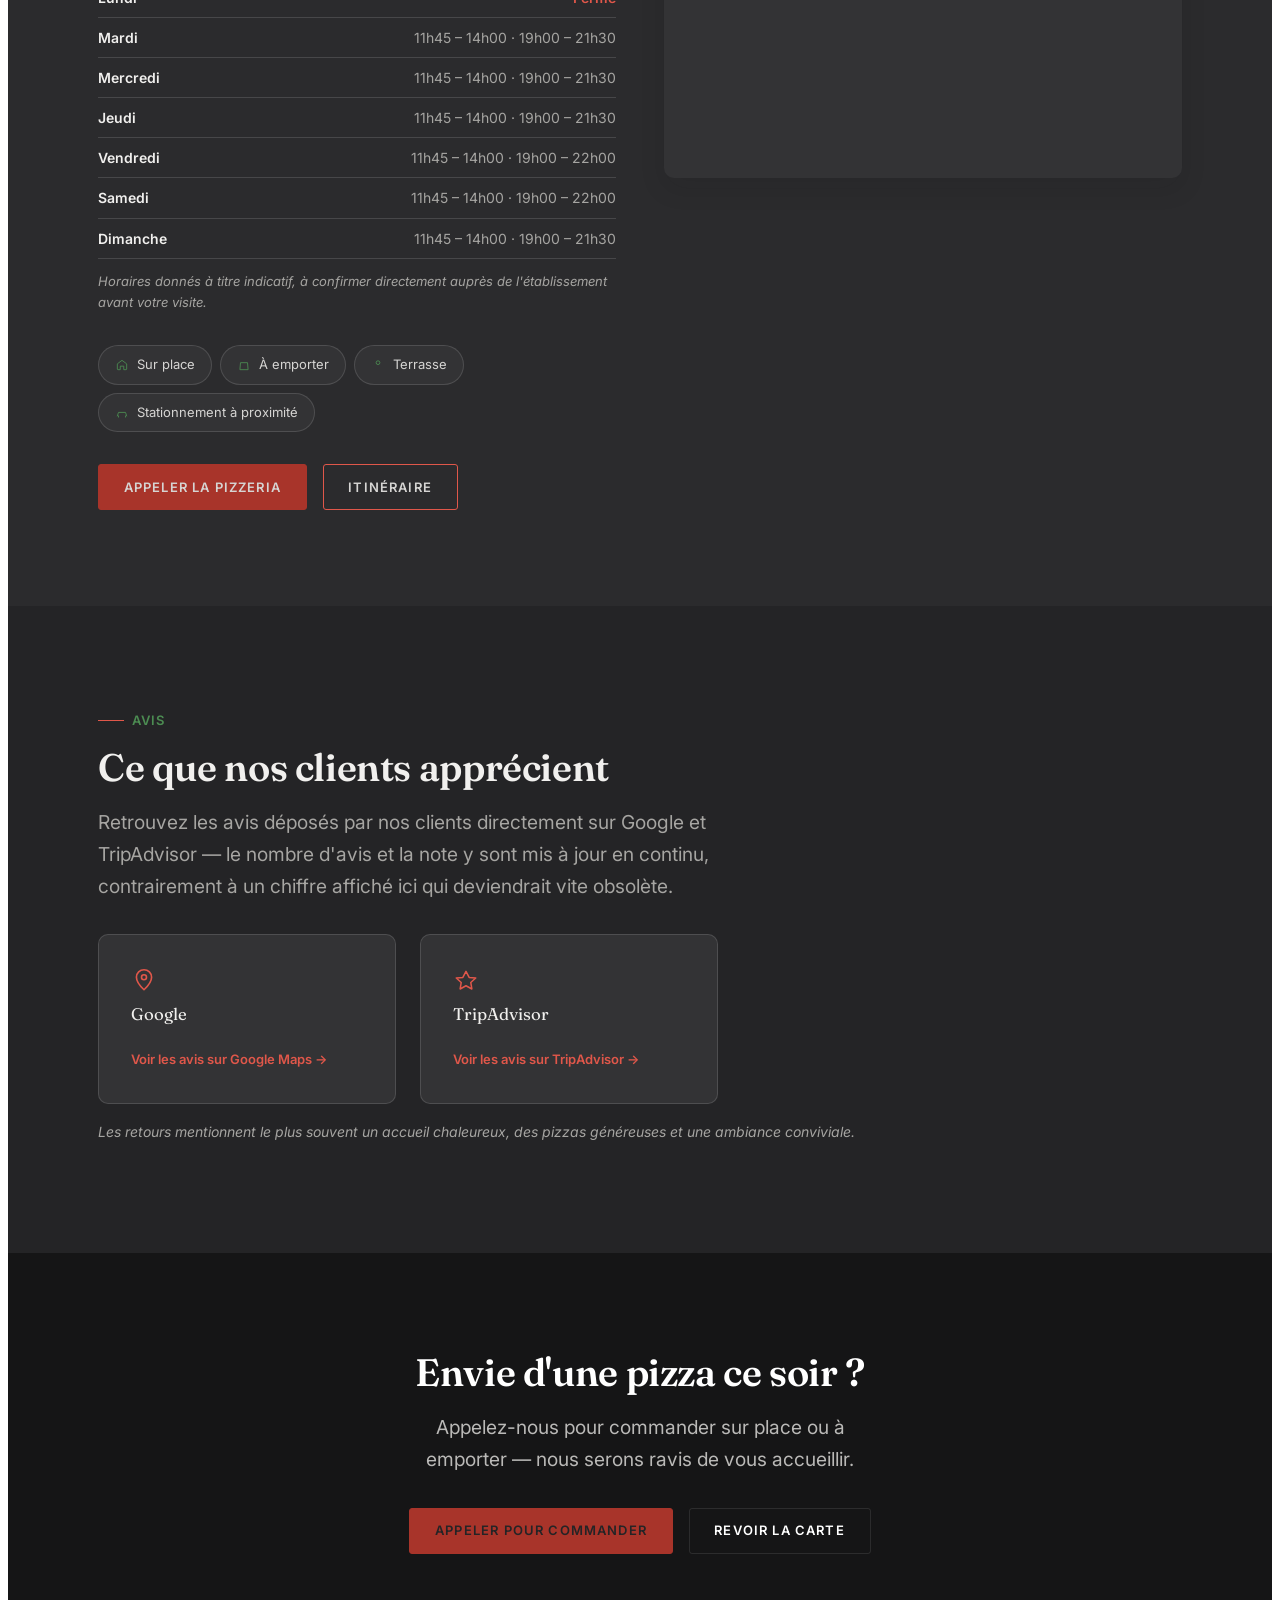
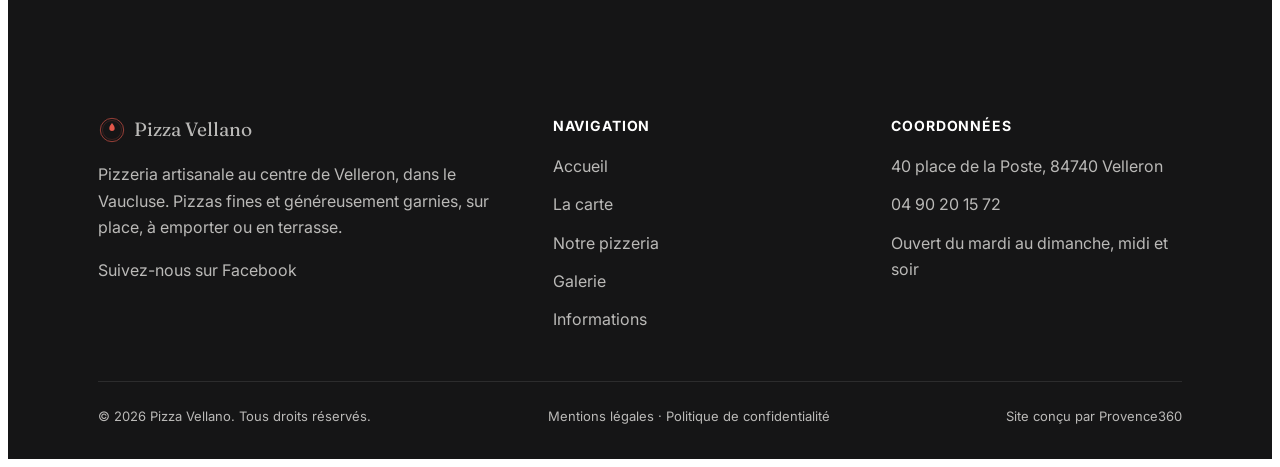
==== commit 2e39a1a7: "Add hero photo — pizza artisanale de Pizza Vellano Replaces the hero section's placeholder with a re" ====
--- a/index.html
+++ b/index.html
@@ -125,11 +125,7 @@
           </div>
         </div>
         <div class="pv-hero__media pv-reveal">
-          <div class="pv-placeholder">
-            <svg class="pv-placeholder__icon" viewBox="0 0 24 24" fill="none" aria-hidden="true"><rect x="3" y="5" width="18" height="14" rx="2" stroke="currentColor" stroke-width="1.4"/><circle cx="8.5" cy="10" r="1.6" stroke="currentColor" stroke-width="1.4"/><path d="M3 16l5-4 4 3 3-2.5 6 5" stroke="currentColor" stroke-width="1.4" stroke-linejoin="round"/></svg>
-            <p class="pv-placeholder__label">Photo à venir — pizza artisanale de Pizza Vellano</p>
-            <p class="pv-placeholder__note">Emplacement réservé, remplacer par une vraie photographie</p>
-          </div>
+          <img src="assets/images/placeholders/hero-pizza.jpg" alt="Pizza artisanale de Pizza Vellano, garnie et servie à table" loading="eager">
         </div>
       </div>
     </section>
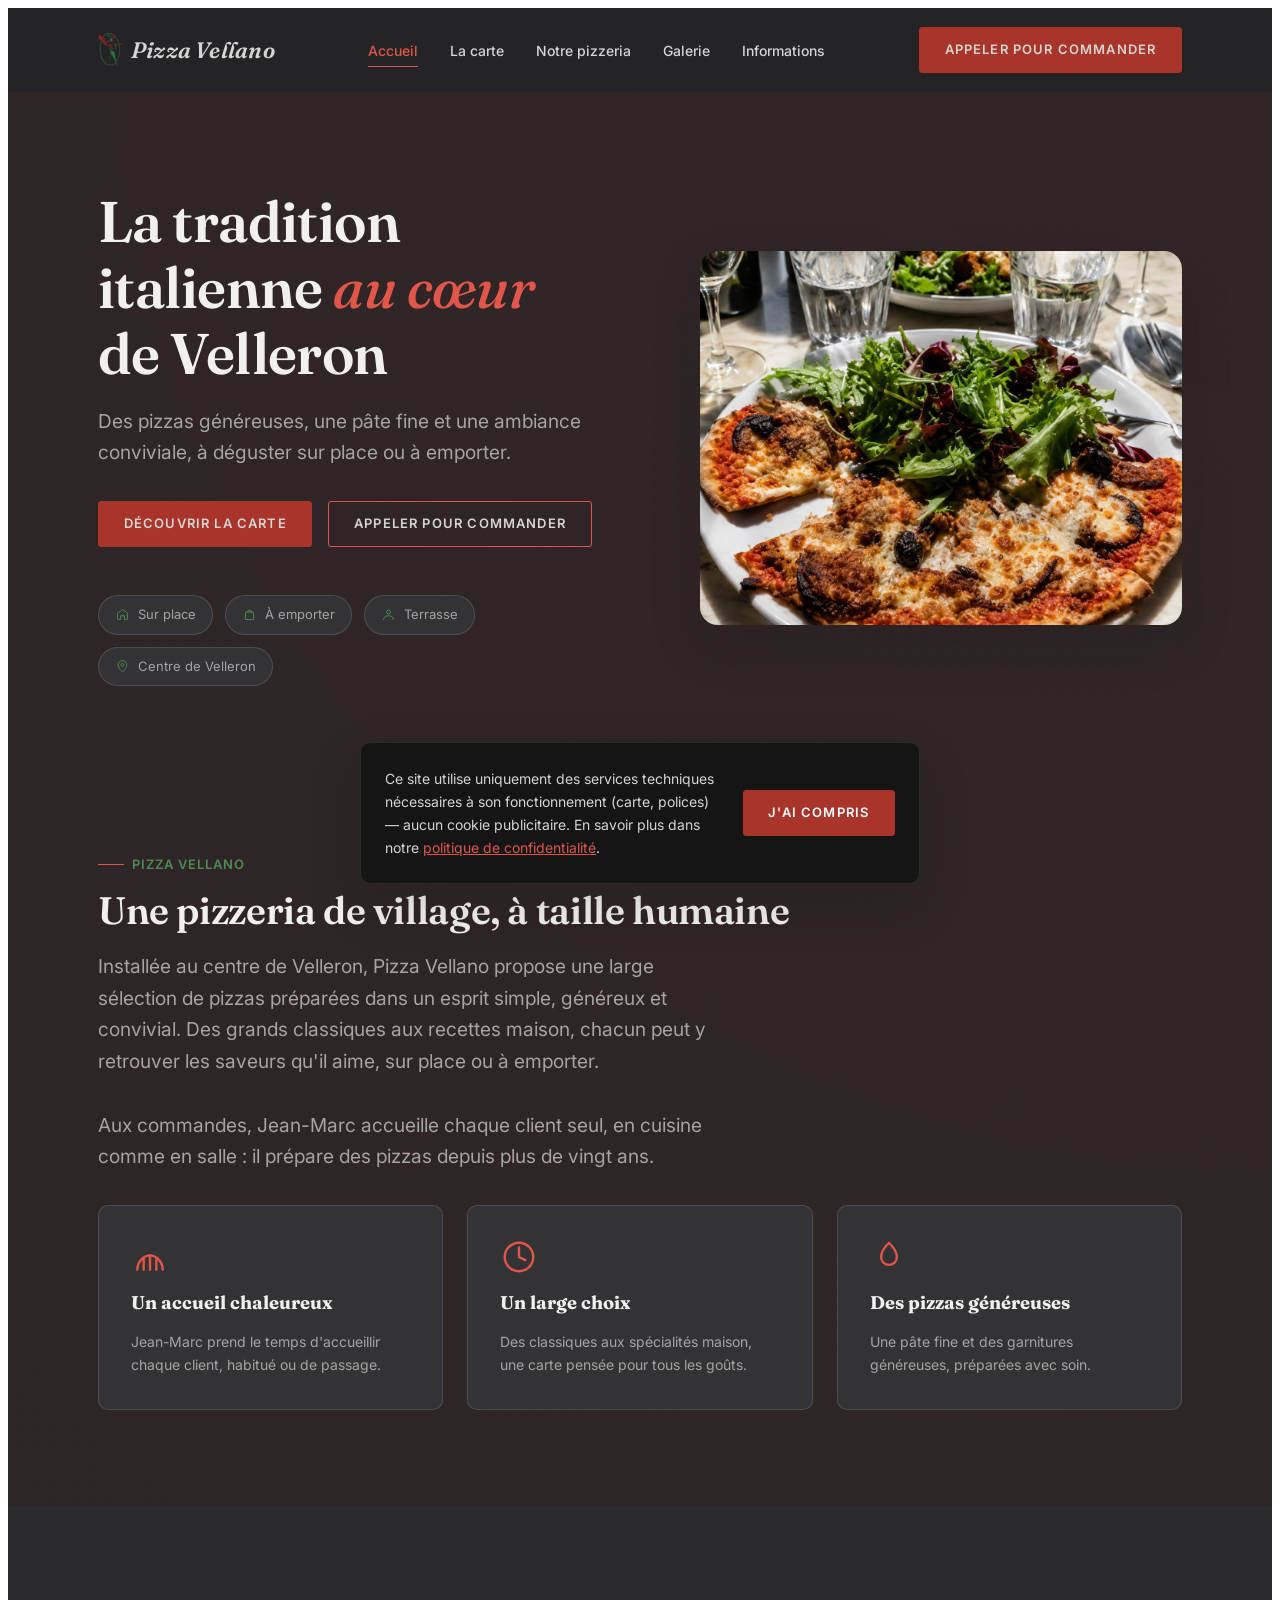
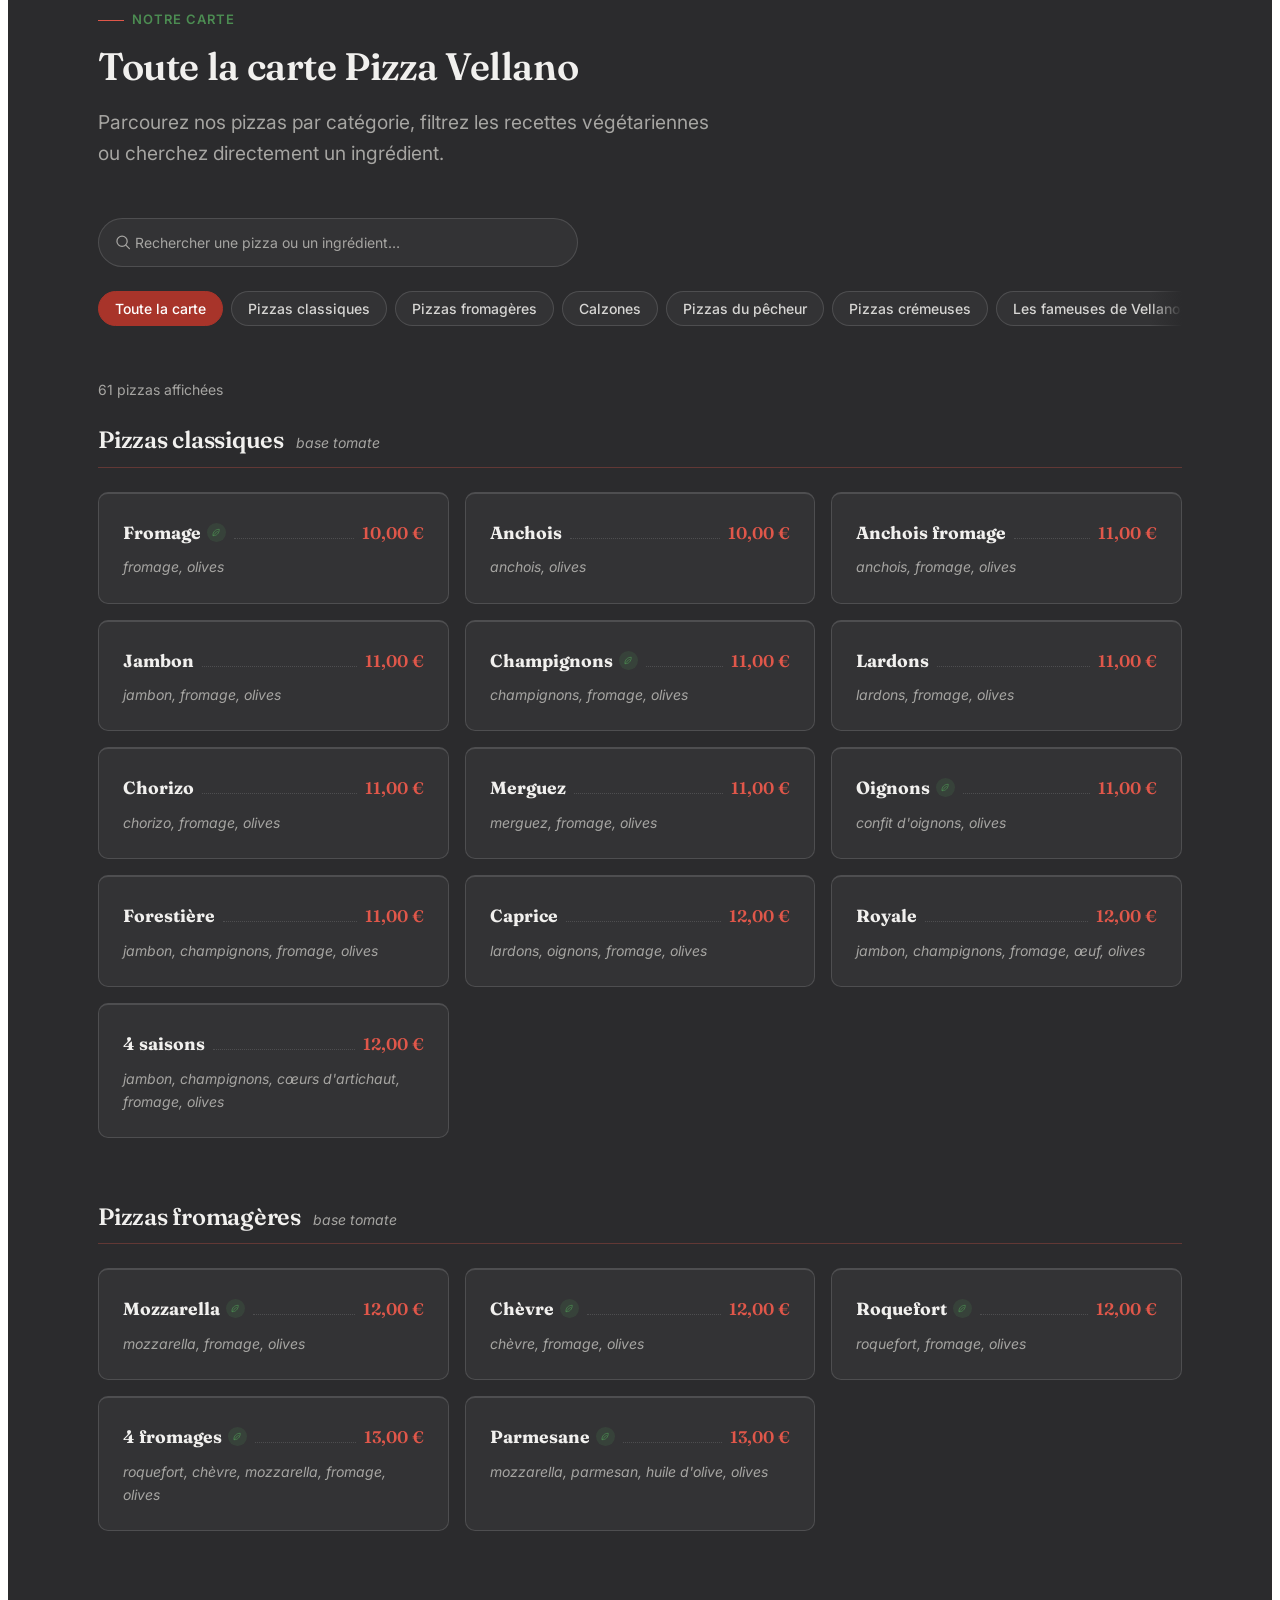
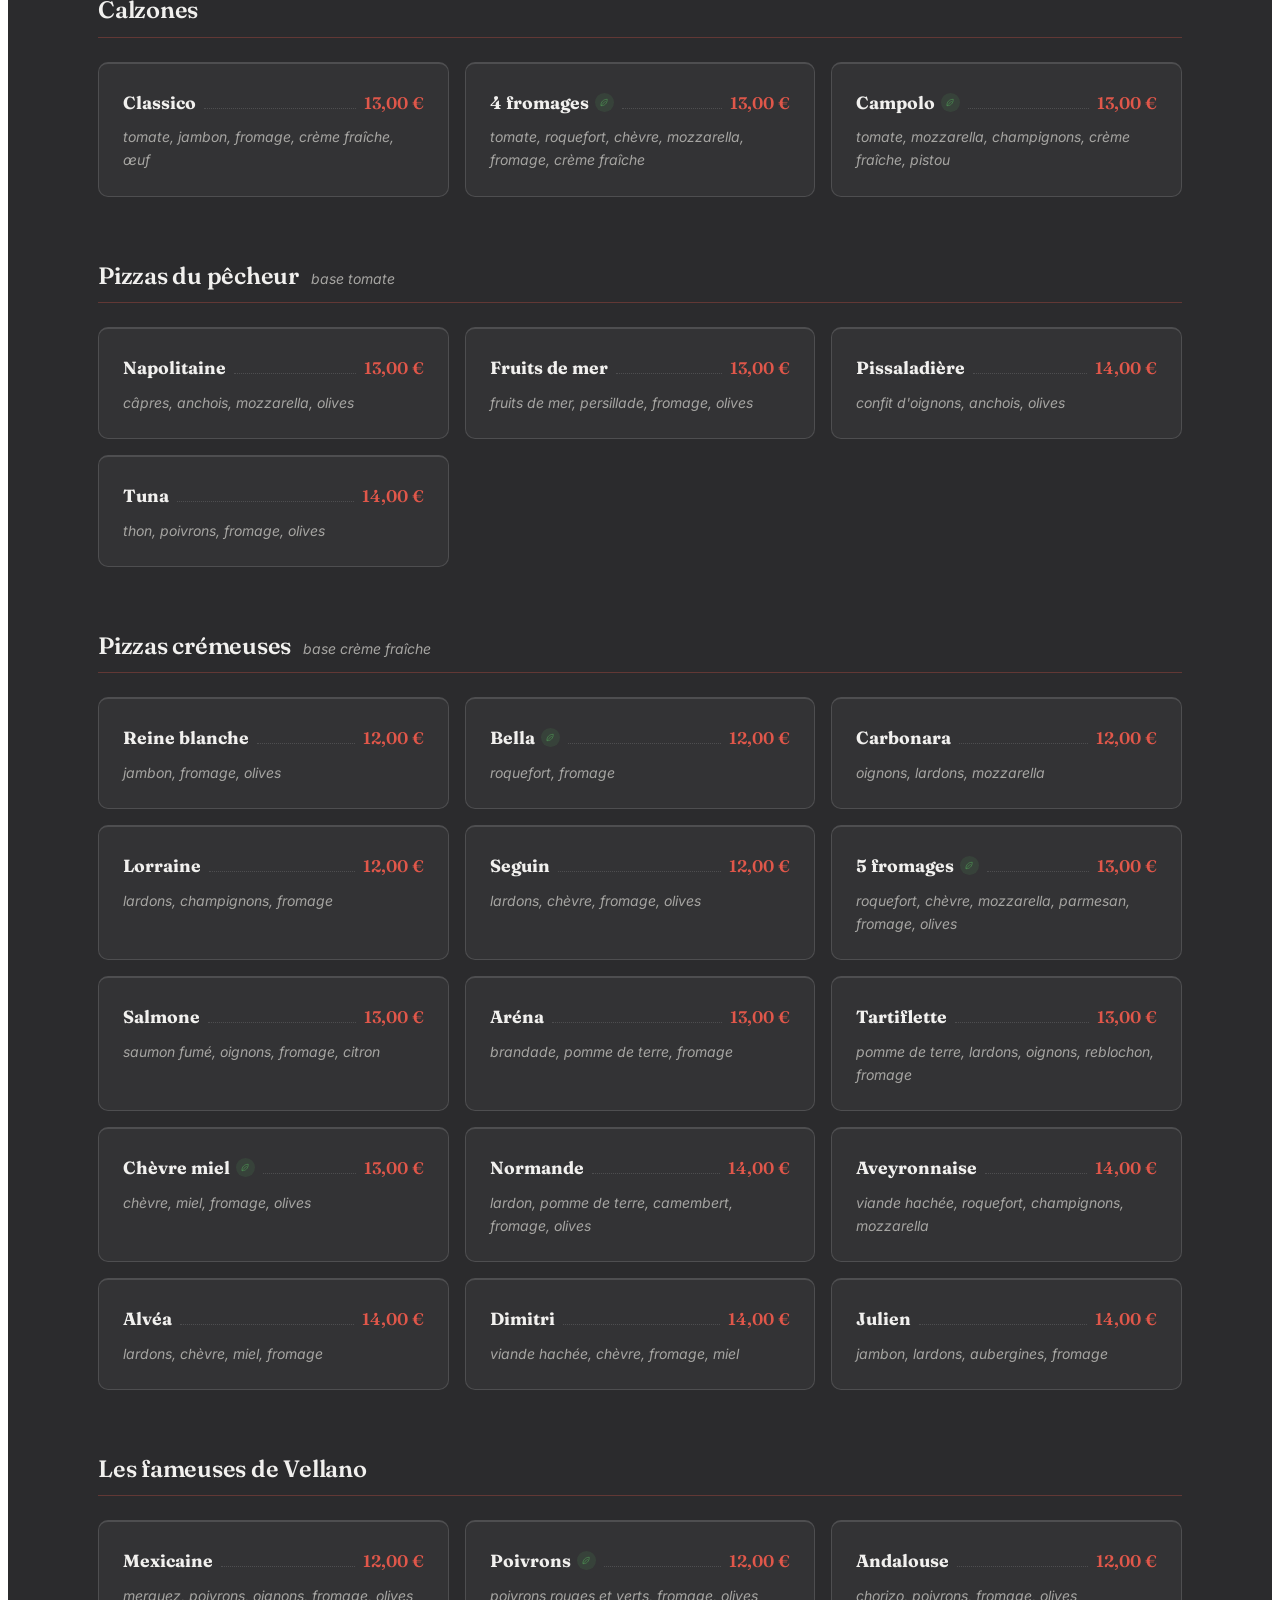
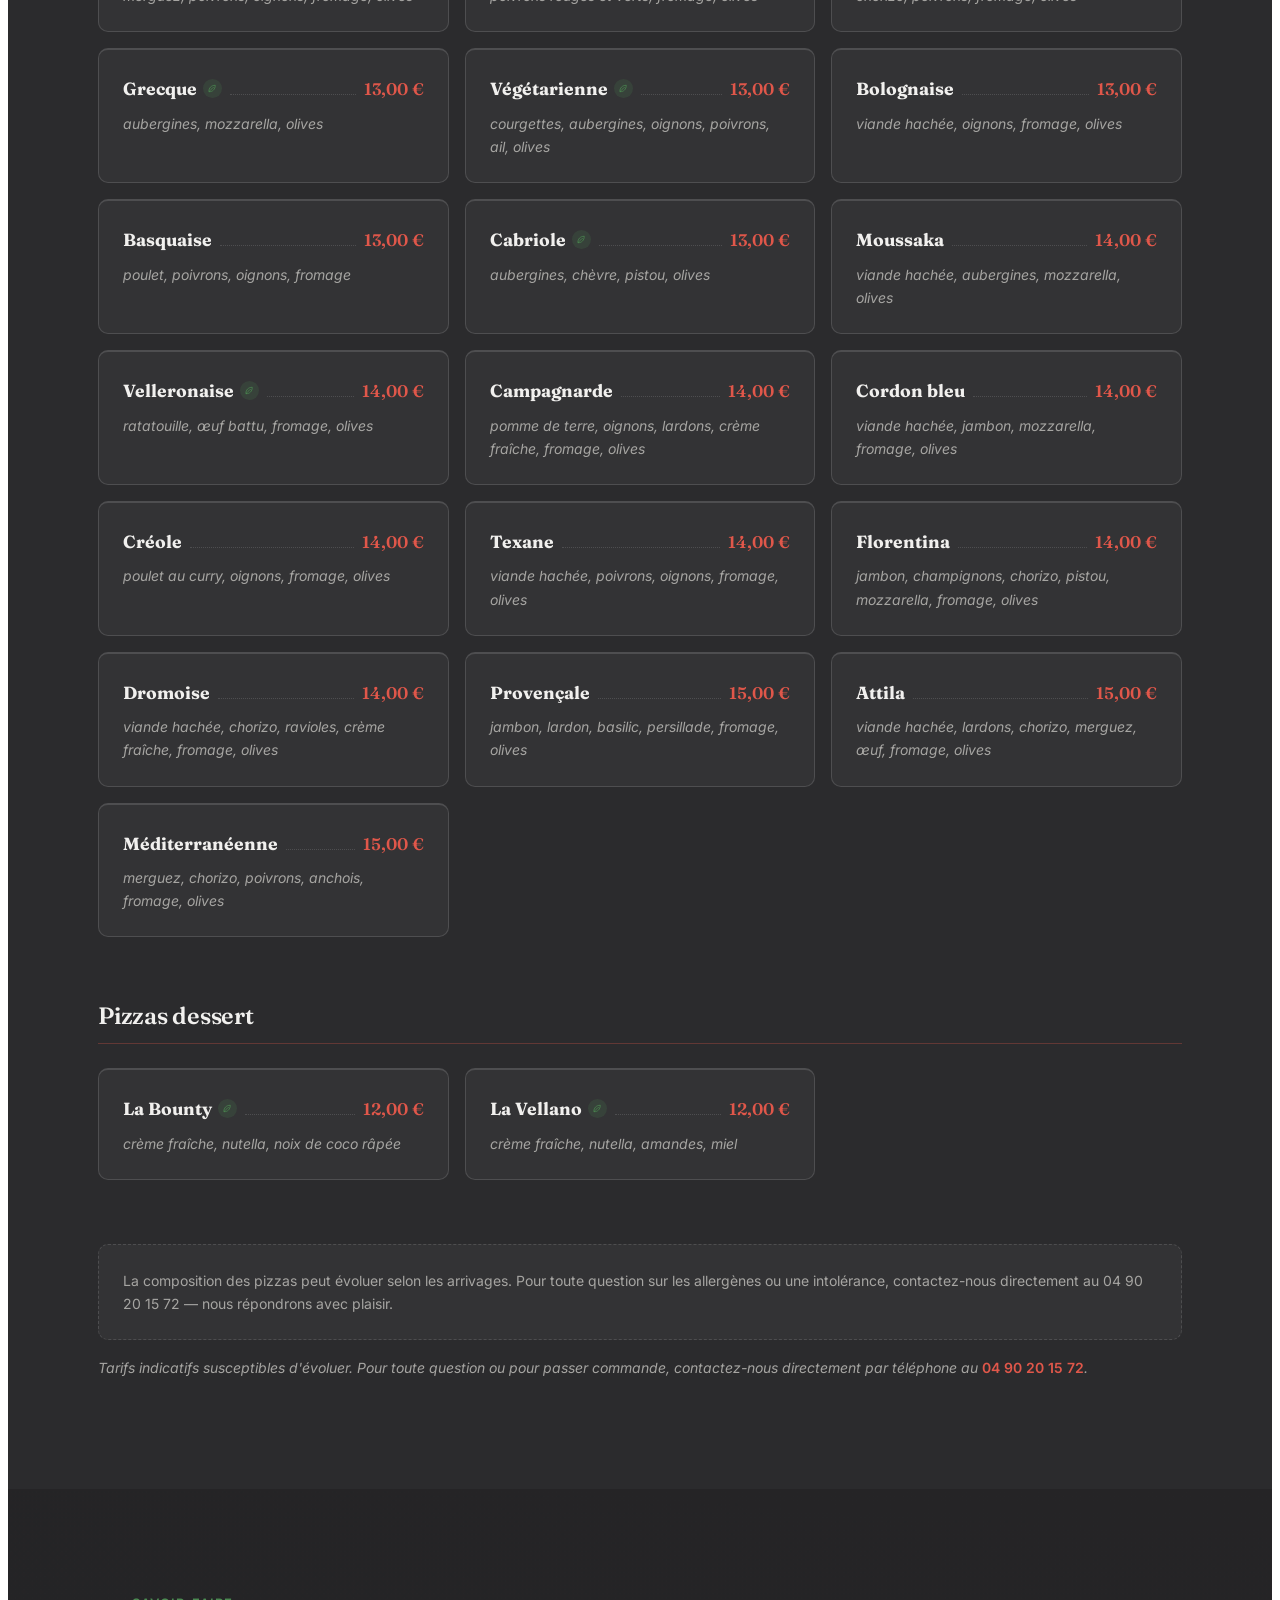
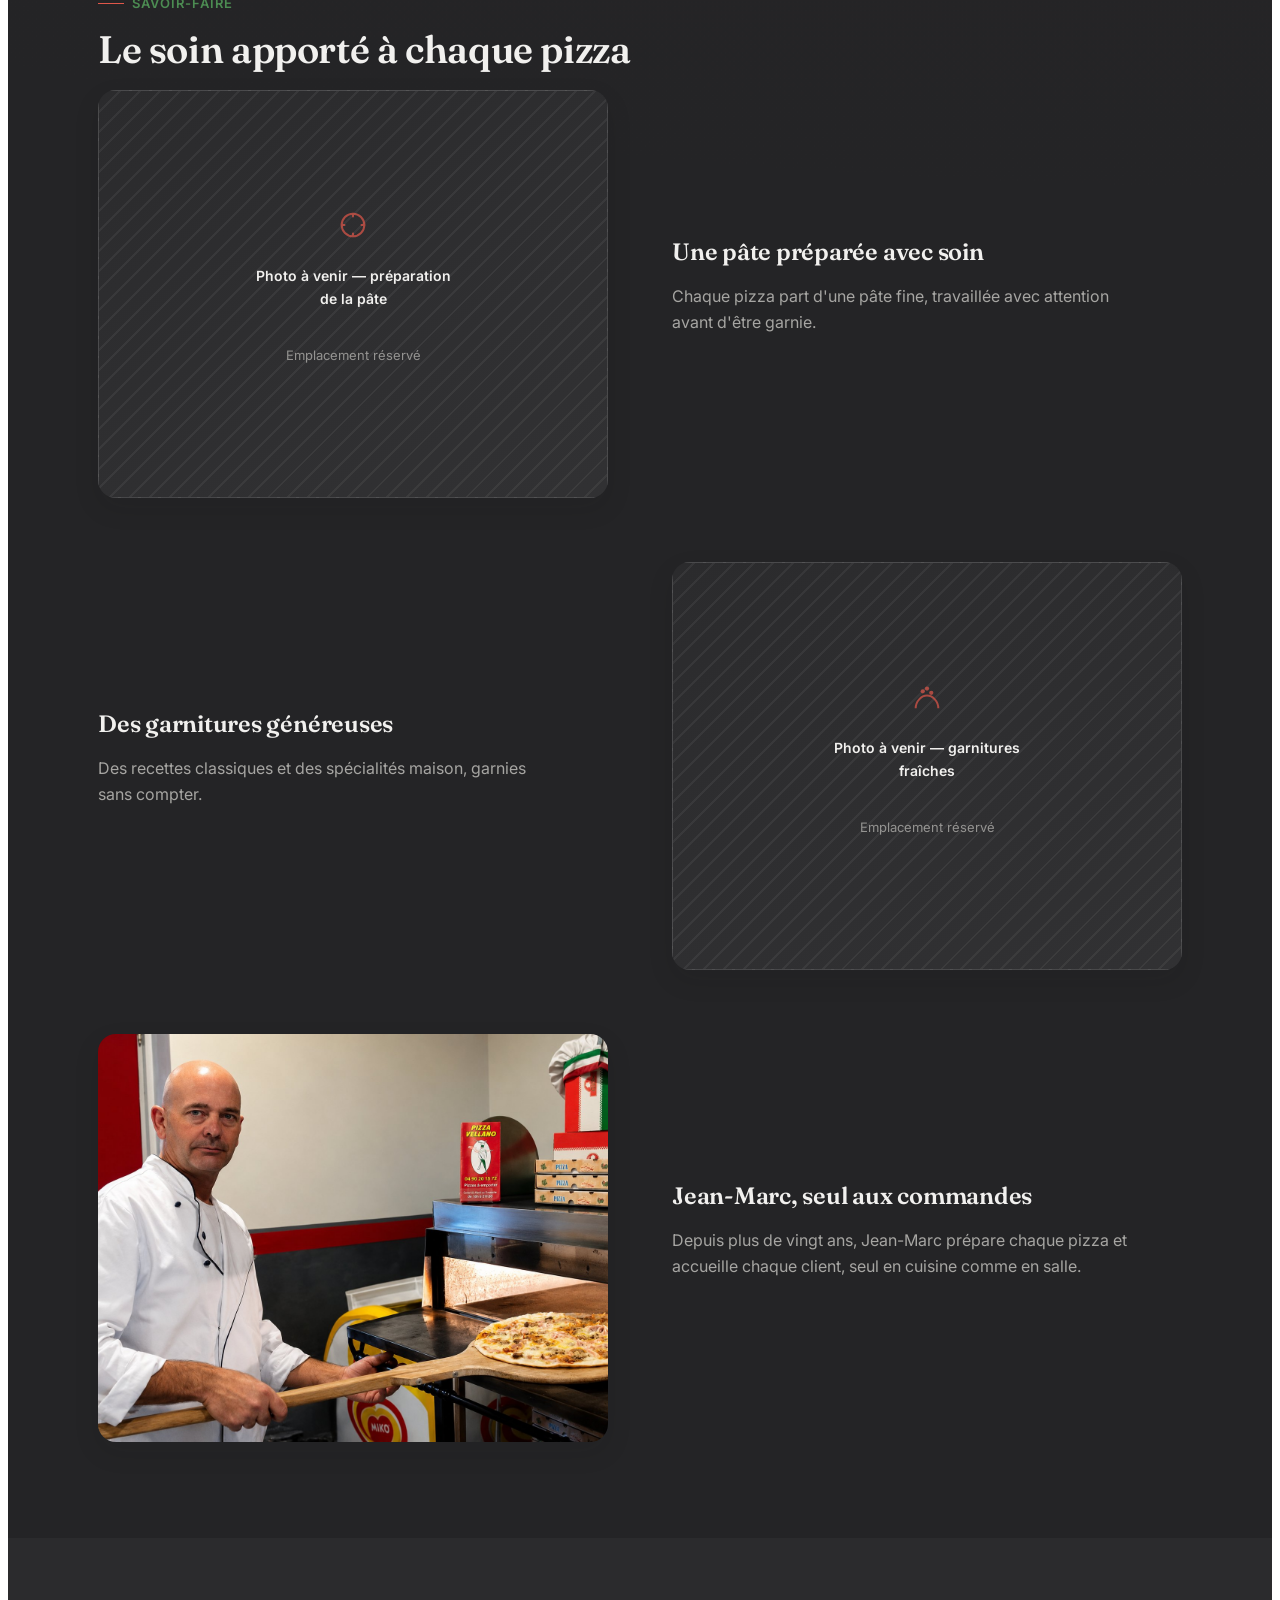
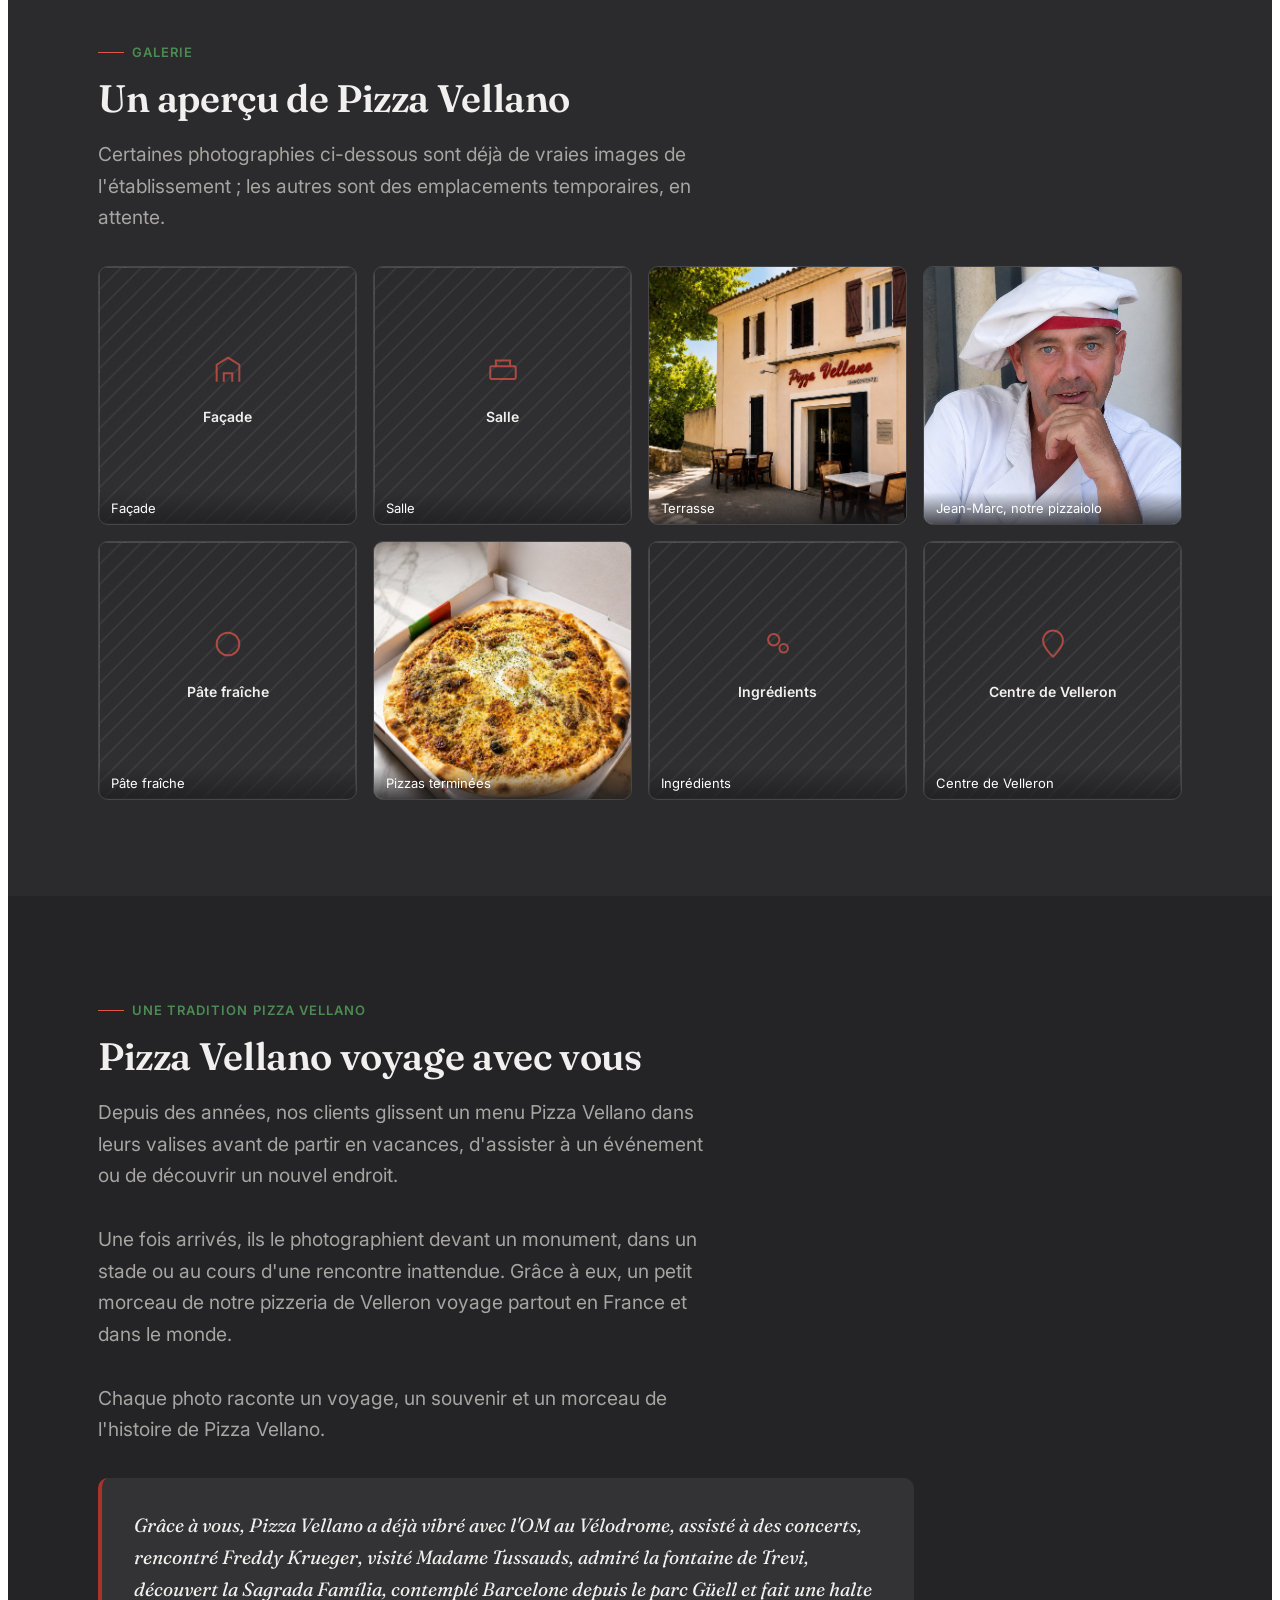
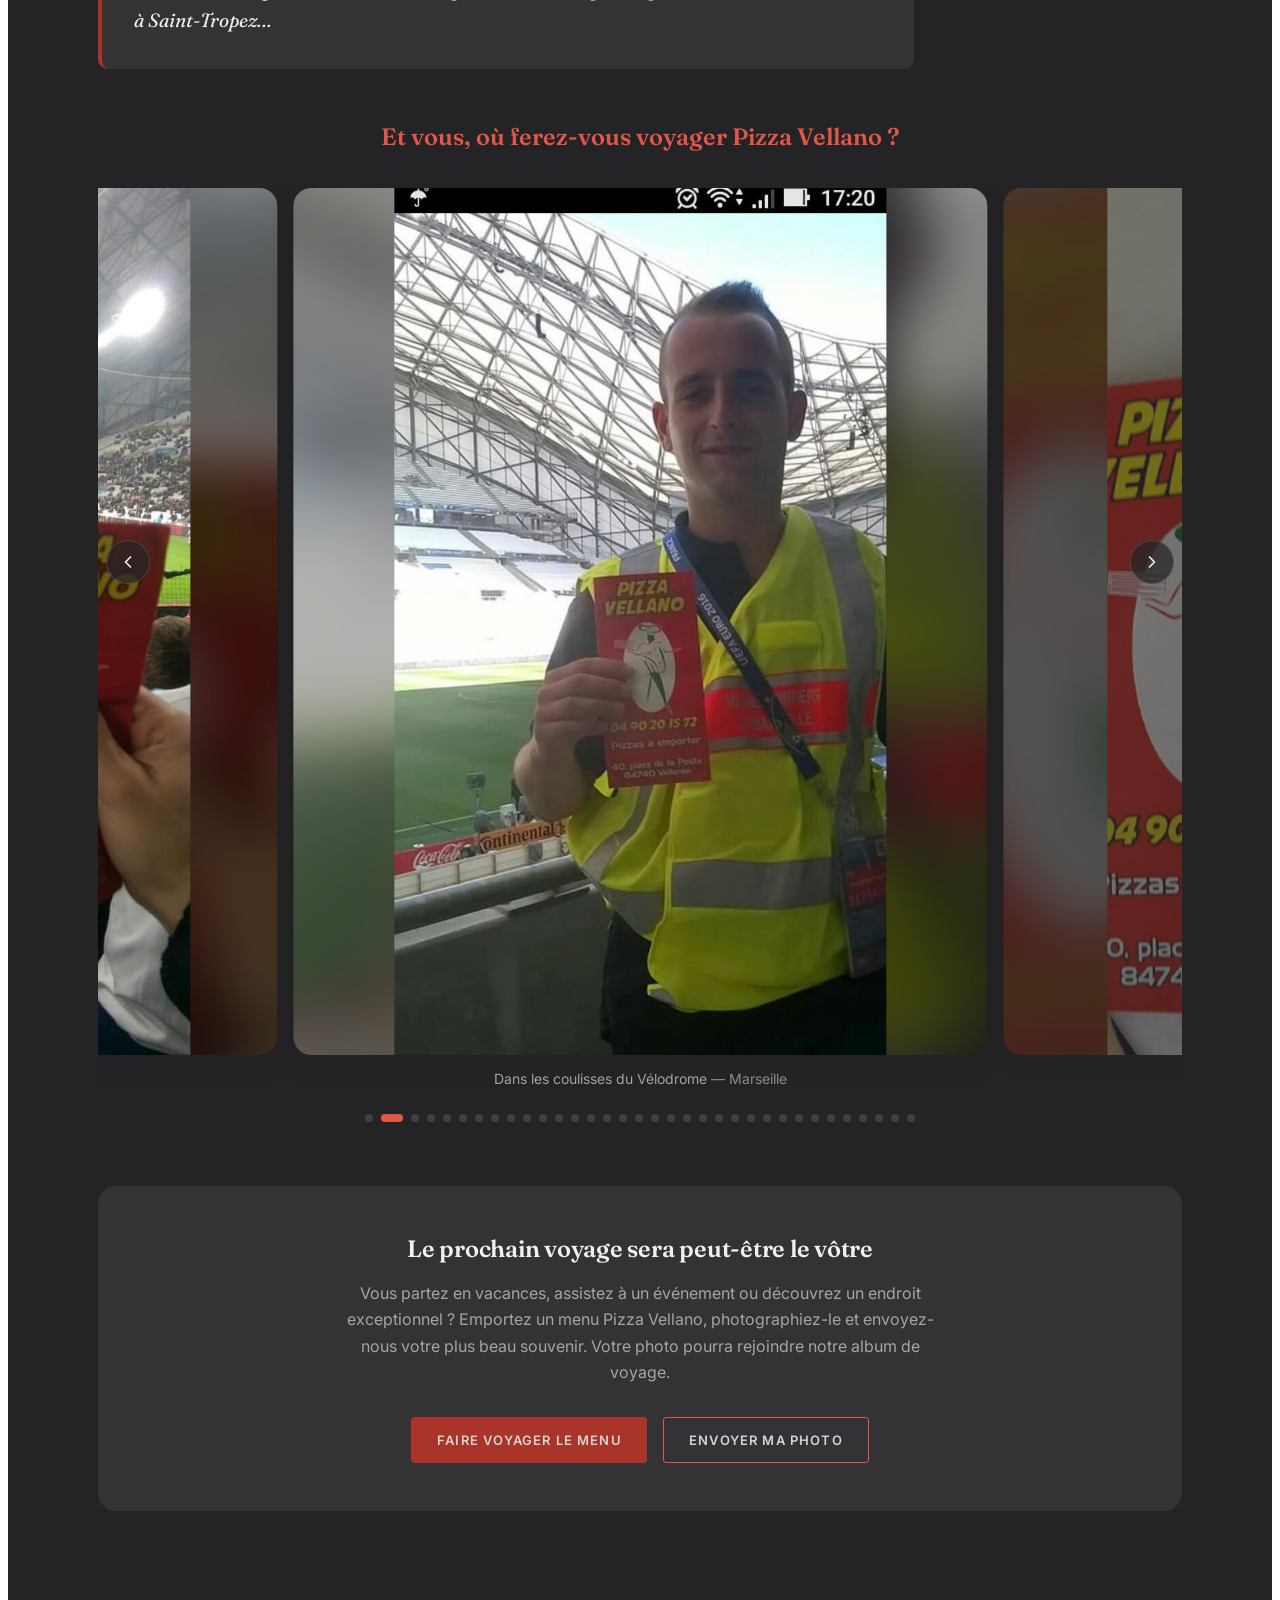
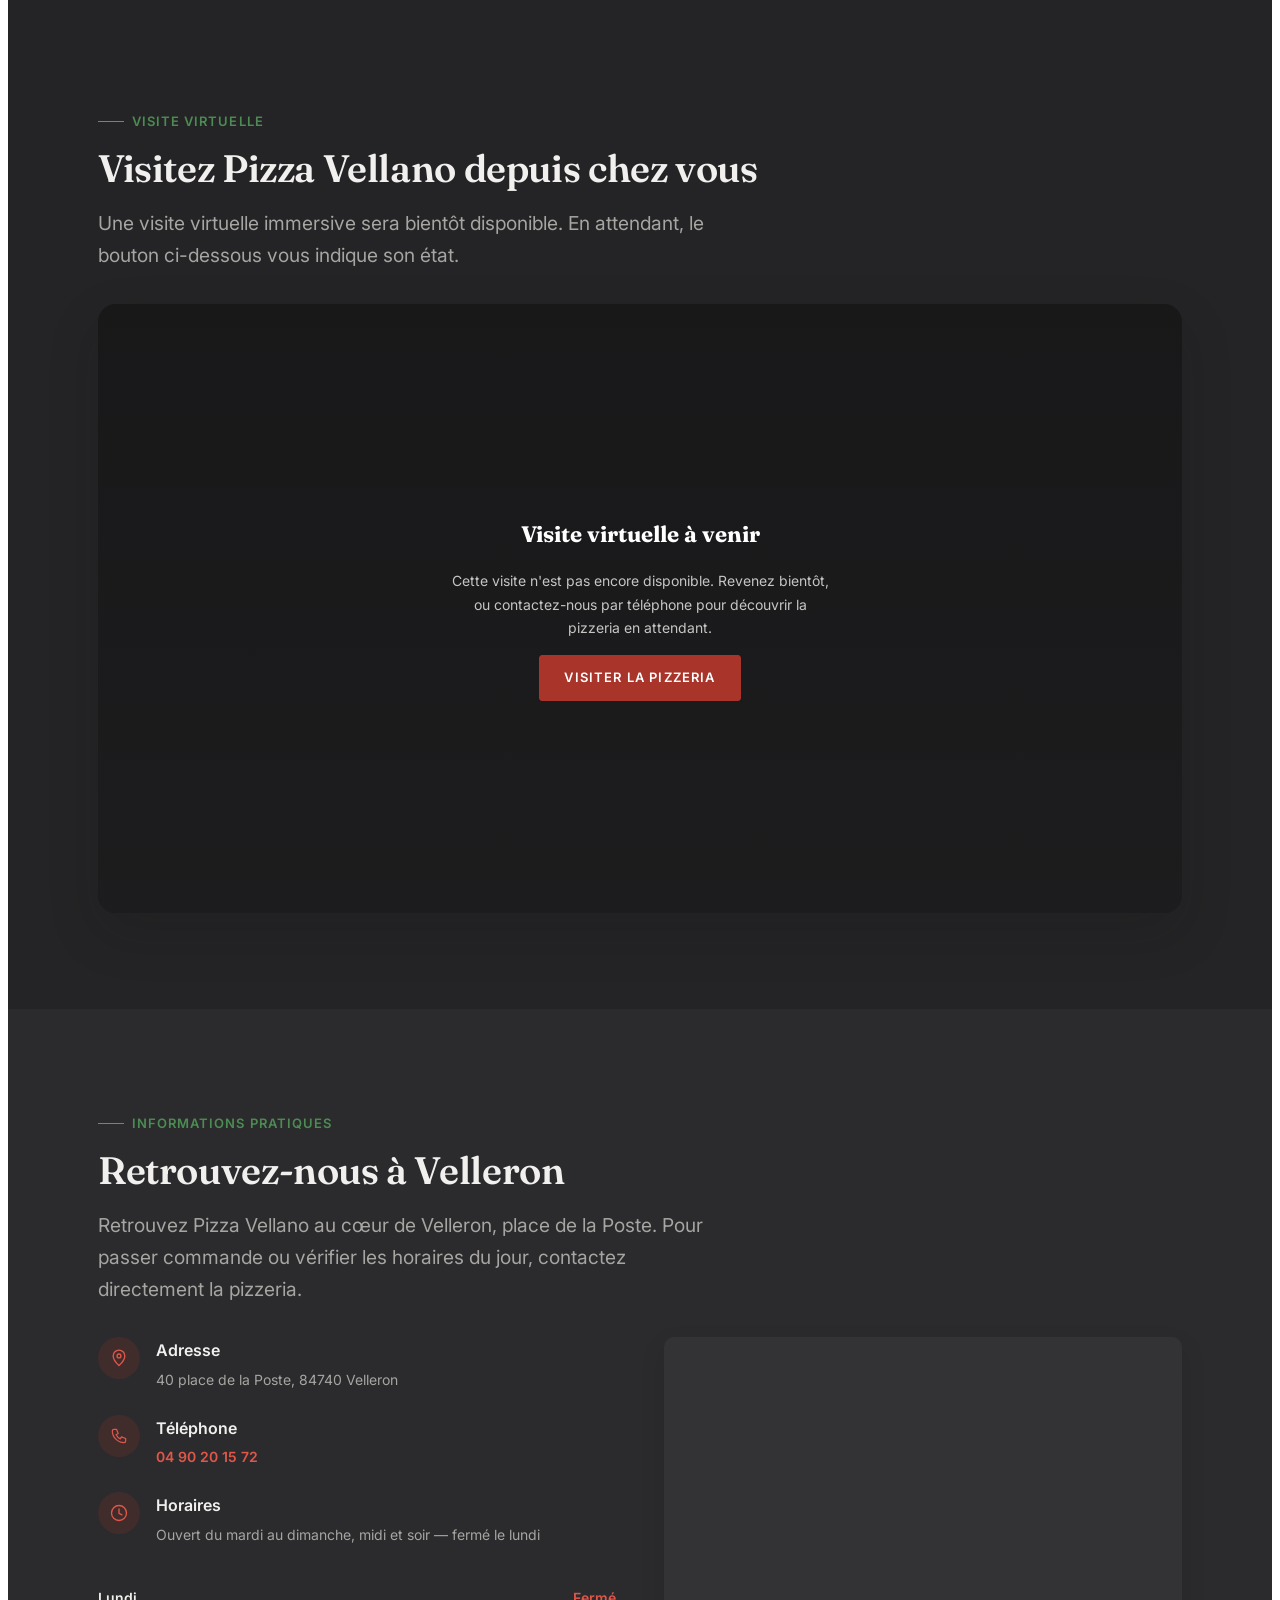
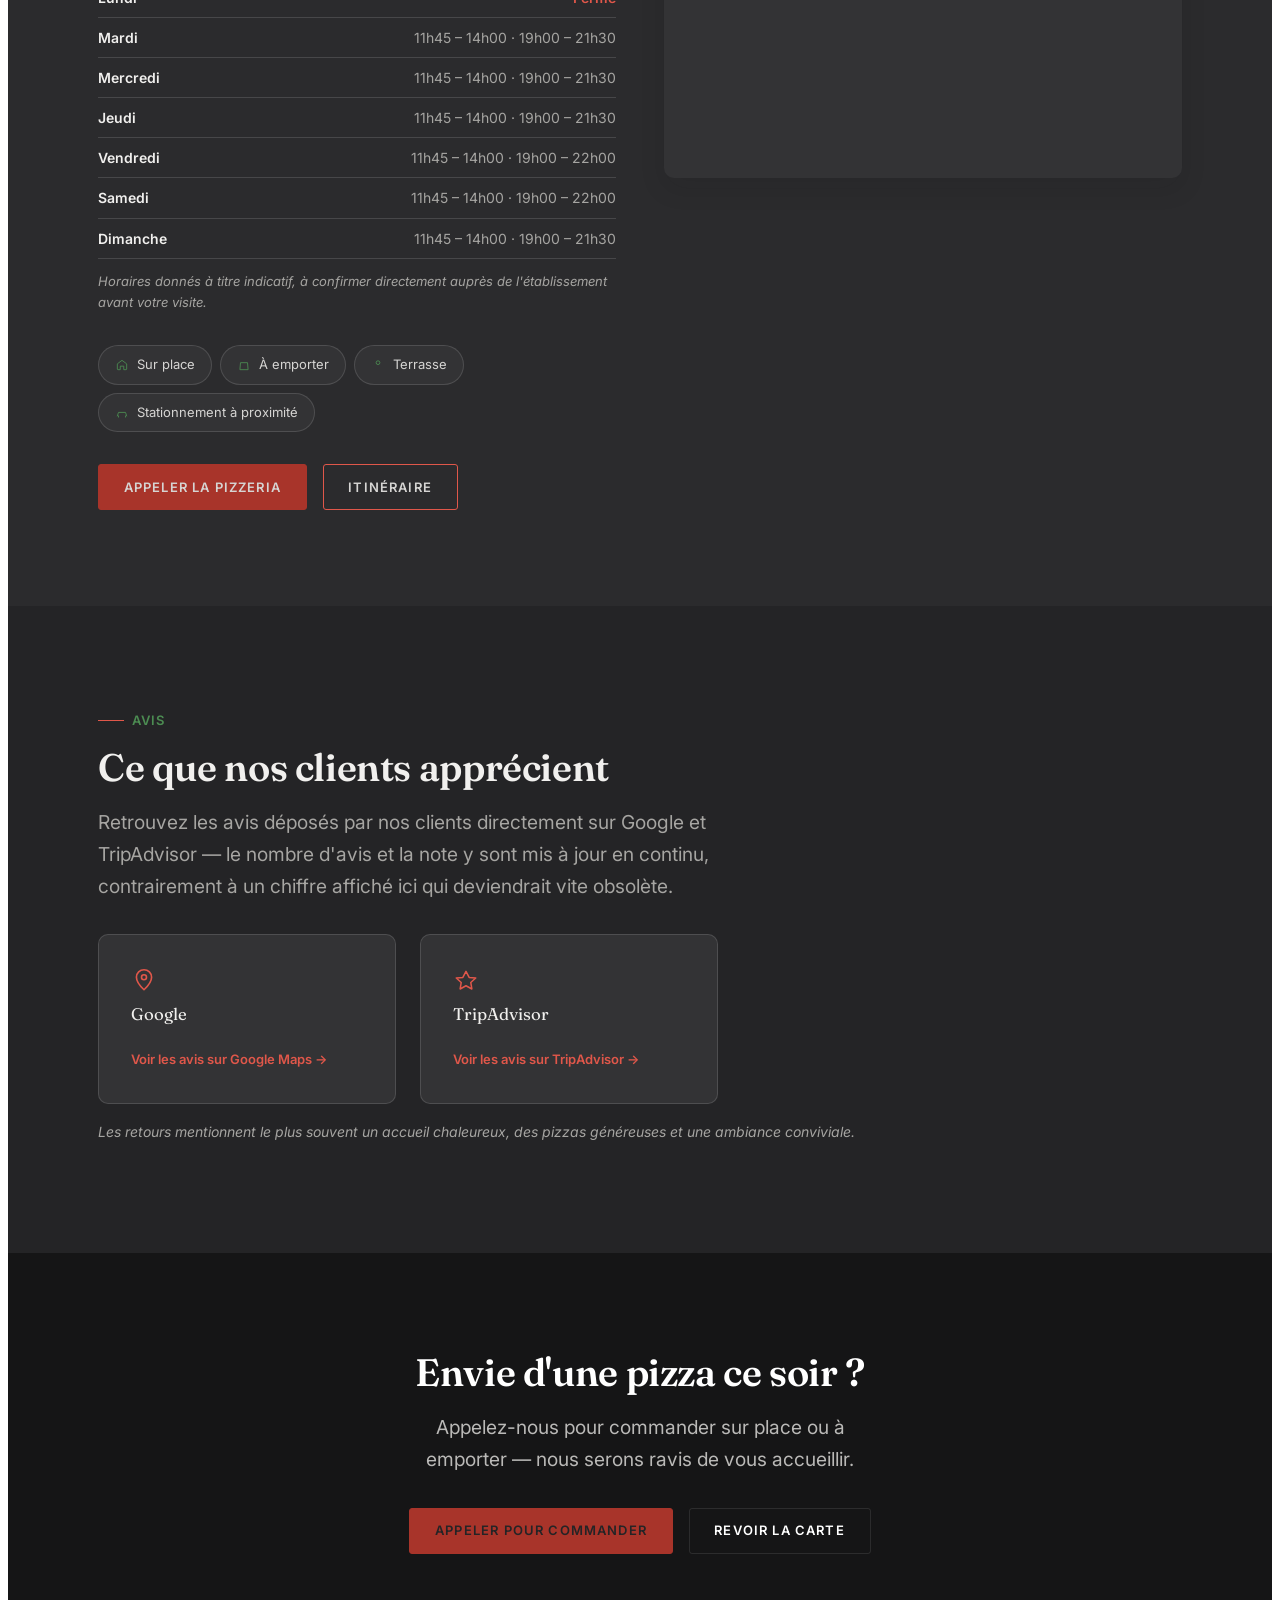
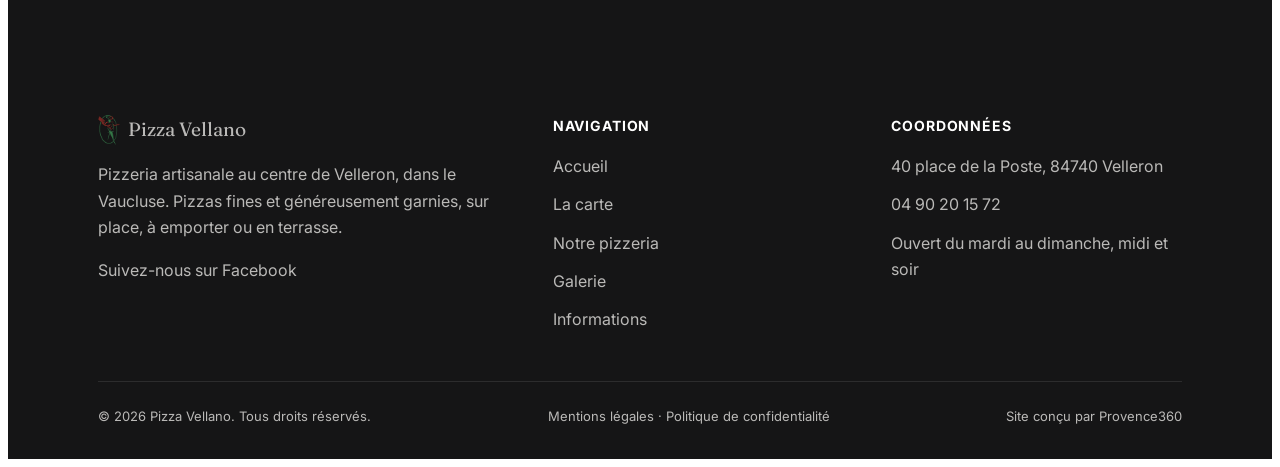
==== commit 6127e7ea: "Replace the hand-drawn logo mark with the real Pizza Vellano logo Extracts the real logo from a chec" ====
--- a/index.html
+++ b/index.html
@@ -7,7 +7,7 @@
 <meta name="description" content="Pizza Vellano, pizzeria de village au centre de Velleron (Vaucluse) : large choix de pizzas fines et généreuses, sur place, à emporter ou en terrasse. Ouvert du mardi au dimanche, midi et soir.">
 <meta name="robots" content="index, follow">
 <link rel="canonical" href="https://www.pizza-vellano.fr/">
-<link rel="icon" href="assets/icons/favicon.svg" type="image/svg+xml">
+<link rel="icon" href="assets/images/logo-pizza-vellano.png" type="image/png">
 
 <!-- Open Graph / réseaux sociaux -->
 <meta property="og:type" content="restaurant">
@@ -83,7 +83,7 @@
   <header class="pv-header" data-scrolled="false">
     <div class="pv-header__bar">
       <a class="pv-logo" href="#accueil">
-        <svg viewBox="0 0 48 48" fill="none" aria-hidden="true" focusable="false"><circle cx="24" cy="24" r="20" stroke="currentColor" stroke-width="1.1"/><circle cx="24" cy="24" r="16.3" stroke="currentColor" stroke-width="0.6" opacity="0.5"/><path d="M24 12c2.8 3.6 4.6 6.4 4.6 9a4.6 4.6 0 0 1-9.2 0c0-2.6 1.8-5.4 4.6-9Z" fill="currentColor"/></svg>
+        <img class="pv-logo__mark" src="assets/images/logo-pizza-vellano.png" alt="" loading="eager">
         Pizza Vellano
       </a>
       <nav class="pv-nav" data-open="false" aria-label="Navigation principale">
@@ -445,7 +445,7 @@
       <div class="pv-footer__grid">
         <div>
           <a class="pv-footer__brand" href="#accueil">
-            <svg viewBox="0 0 48 48" fill="none" aria-hidden="true"><circle cx="24" cy="24" r="20" stroke="currentColor" stroke-width="1.1"/><circle cx="24" cy="24" r="16.3" stroke="currentColor" stroke-width="0.6" opacity="0.5"/><path d="M24 12c2.8 3.6 4.6 6.4 4.6 9a4.6 4.6 0 0 1-9.2 0c0-2.6 1.8-5.4 4.6-9Z" fill="currentColor"/></svg>
+            <img class="pv-logo__mark" src="assets/images/logo-pizza-vellano.png" alt="" loading="lazy">
             Pizza Vellano
           </a>
           <p class="pv-max-prose">Pizzeria artisanale au centre de Velleron, dans le Vaucluse. Pizzas fines et généreusement garnies, sur place, à emporter ou en terrasse.</p>
--- a/assets/css/style.css
+++ b/assets/css/style.css
@@ -231,7 +231,7 @@
 .pv-header[data-scrolled="true"] .pv-header__bar { height: var(--pv-header-h-compact); }
 
 .pv-logo { display: flex; align-items: center; gap: var(--pv-space-2); font-family: var(--pv-font-display); font-style: italic; font-size: 1.4rem; font-weight: 600; color: var(--pv-color-charcoal); flex-shrink: 0; letter-spacing: 0.01em; }
-.pv-logo svg { width: 32px; height: 32px; flex-shrink: 0; color: var(--pv-color-sand); }
+.pv-logo__mark { height: 34px; width: auto; flex-shrink: 0; display: block; }
 
 .pv-nav { display: flex; align-items: center; gap: var(--pv-space-6); }
 .pv-nav__list { display: flex; align-items: center; gap: var(--pv-space-6); list-style: none; margin: 0; padding: 0; }
@@ -595,7 +595,7 @@
 .pv-footer__grid { display: grid; gap: var(--pv-space-7); grid-template-columns: 1fr; }
 @media (min-width: 780px) { .pv-footer__grid { grid-template-columns: 1.4fr 1fr 1fr; } }
 .pv-footer__brand { display: flex; align-items: center; gap: var(--pv-space-2); color: var(--pv-color-white); font-family: var(--pv-font-display); font-size: 1.2rem; margin-bottom: var(--pv-space-3); }
-.pv-footer__brand svg { width: 28px; height: 28px; color: var(--pv-color-sand); }
+.pv-footer__brand .pv-logo__mark { height: 30px; }
 .pv-footer h4 { color: var(--pv-color-white); font-size: var(--pv-fs-small); text-transform: uppercase; letter-spacing: 0.06em; margin: 0 0 var(--pv-space-4); }
 .pv-footer ul { list-style: none; display: flex; flex-direction: column; gap: var(--pv-space-3); }
 .pv-footer a:hover { color: var(--pv-color-white); }
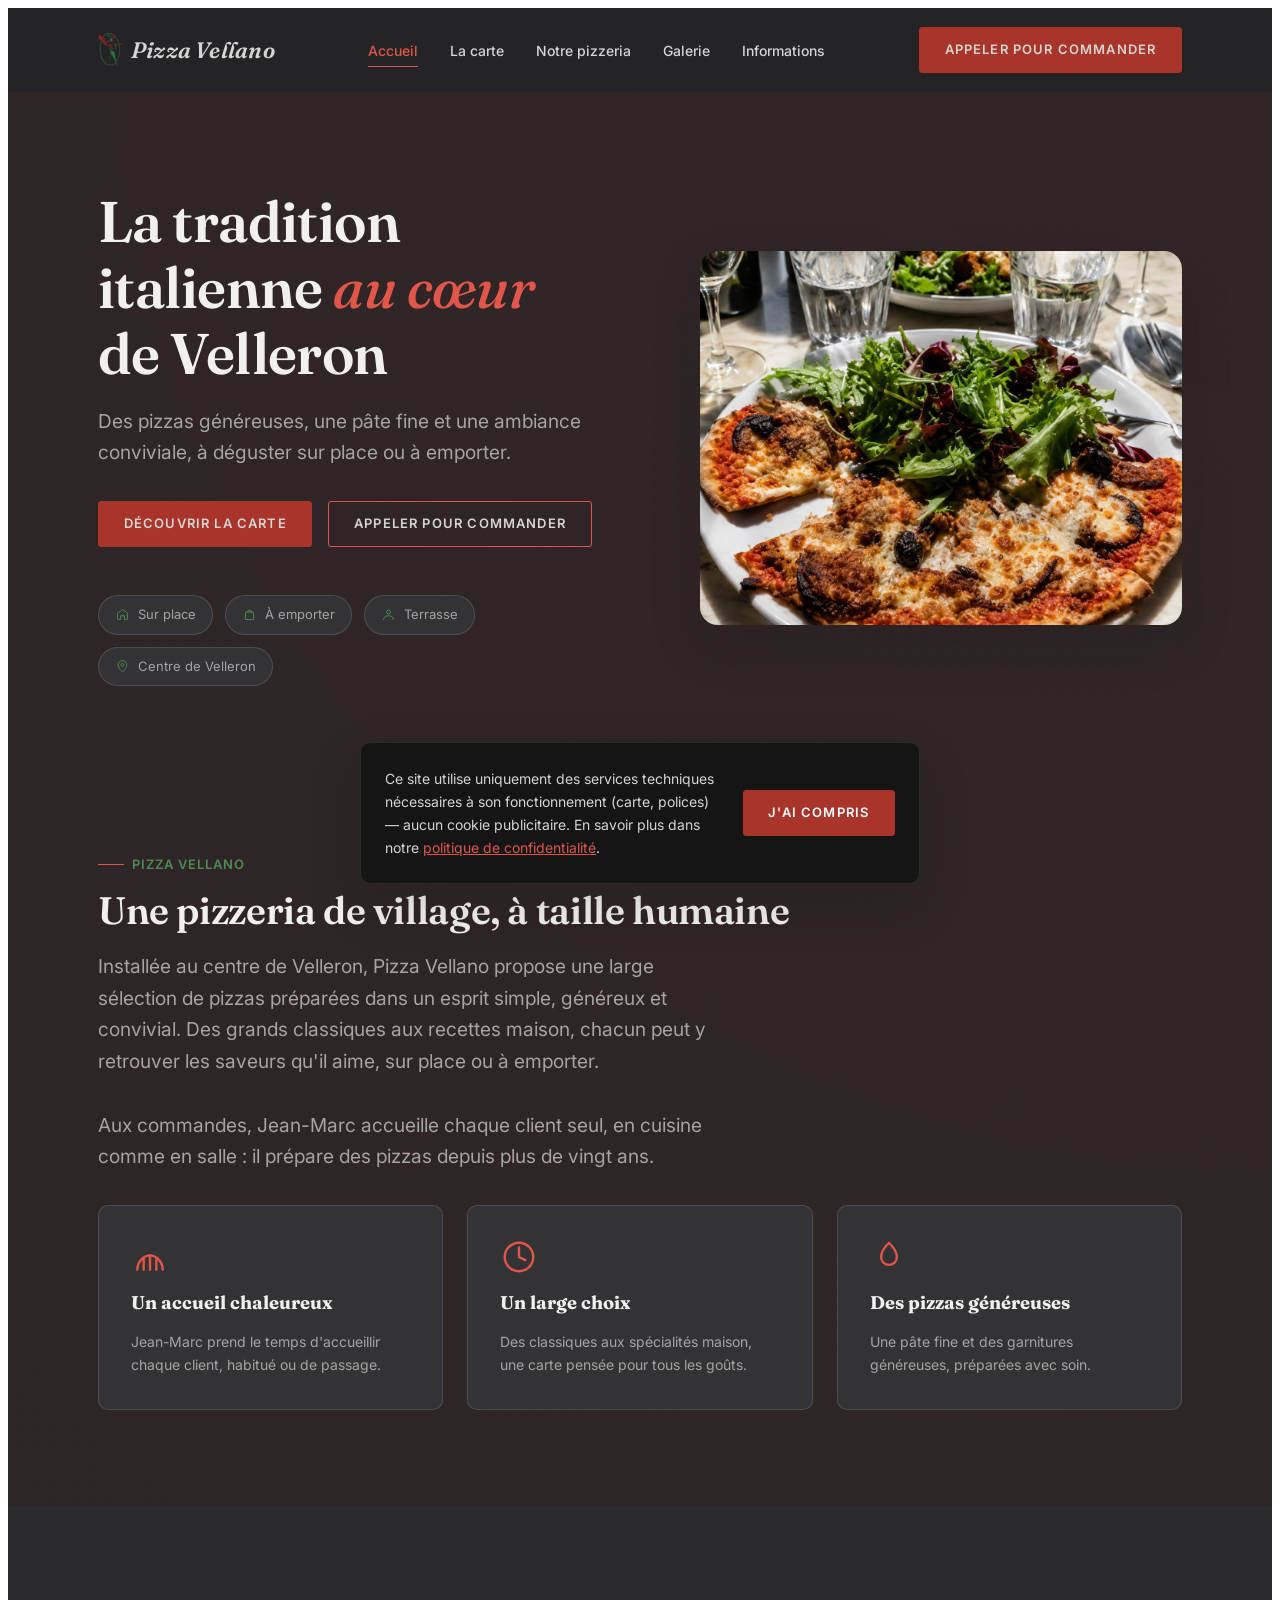
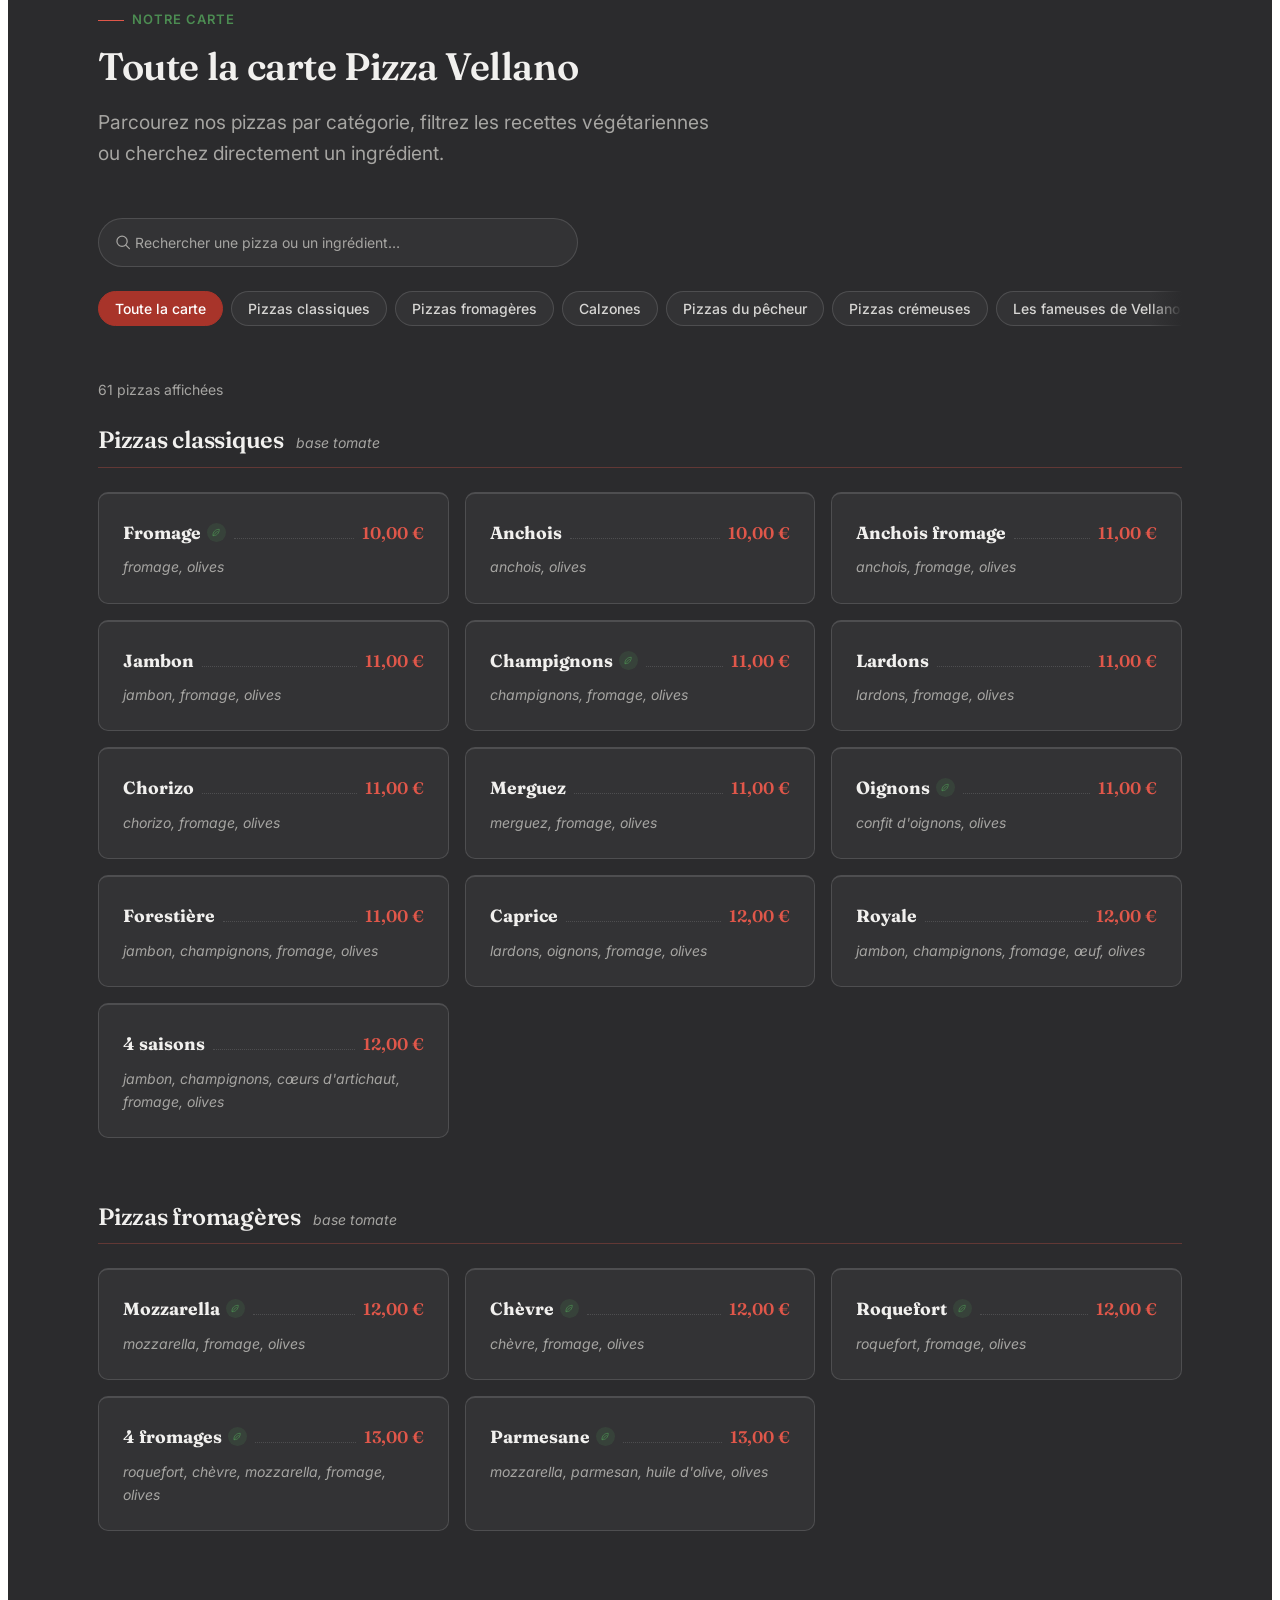
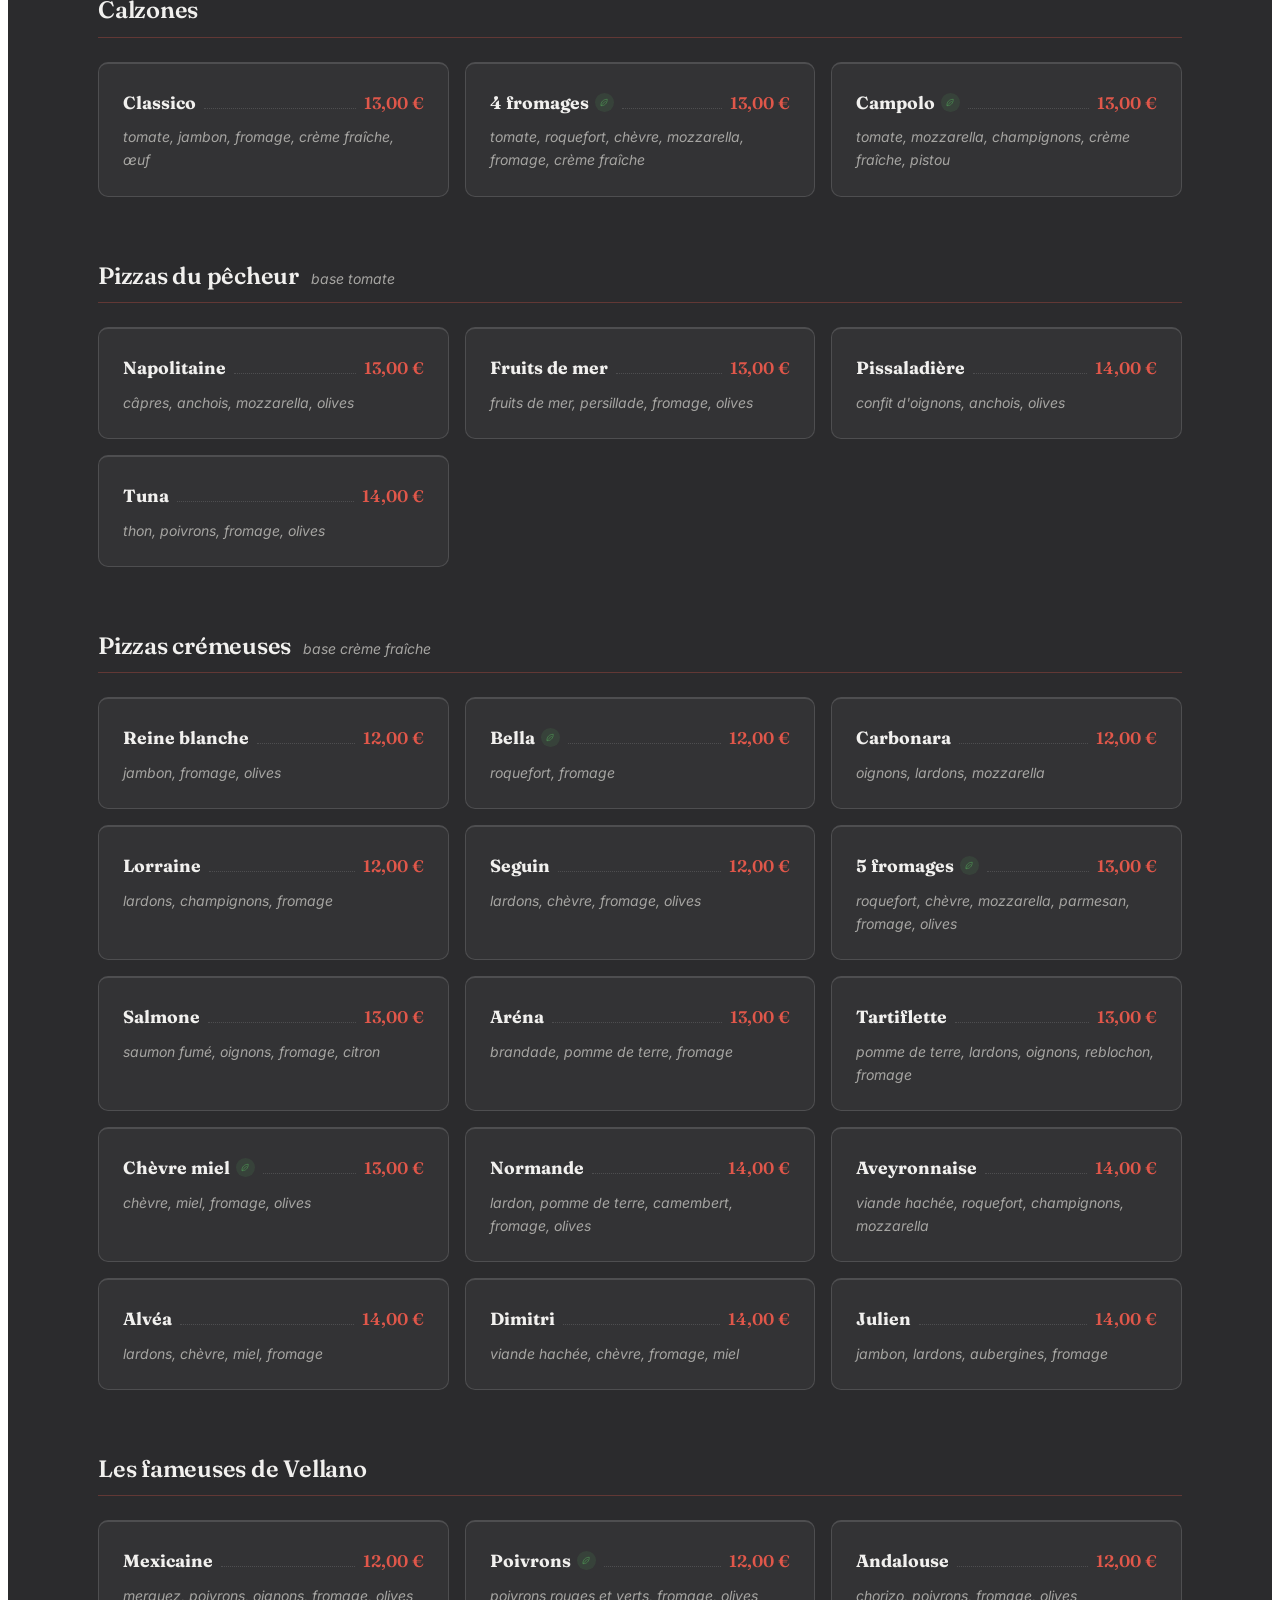
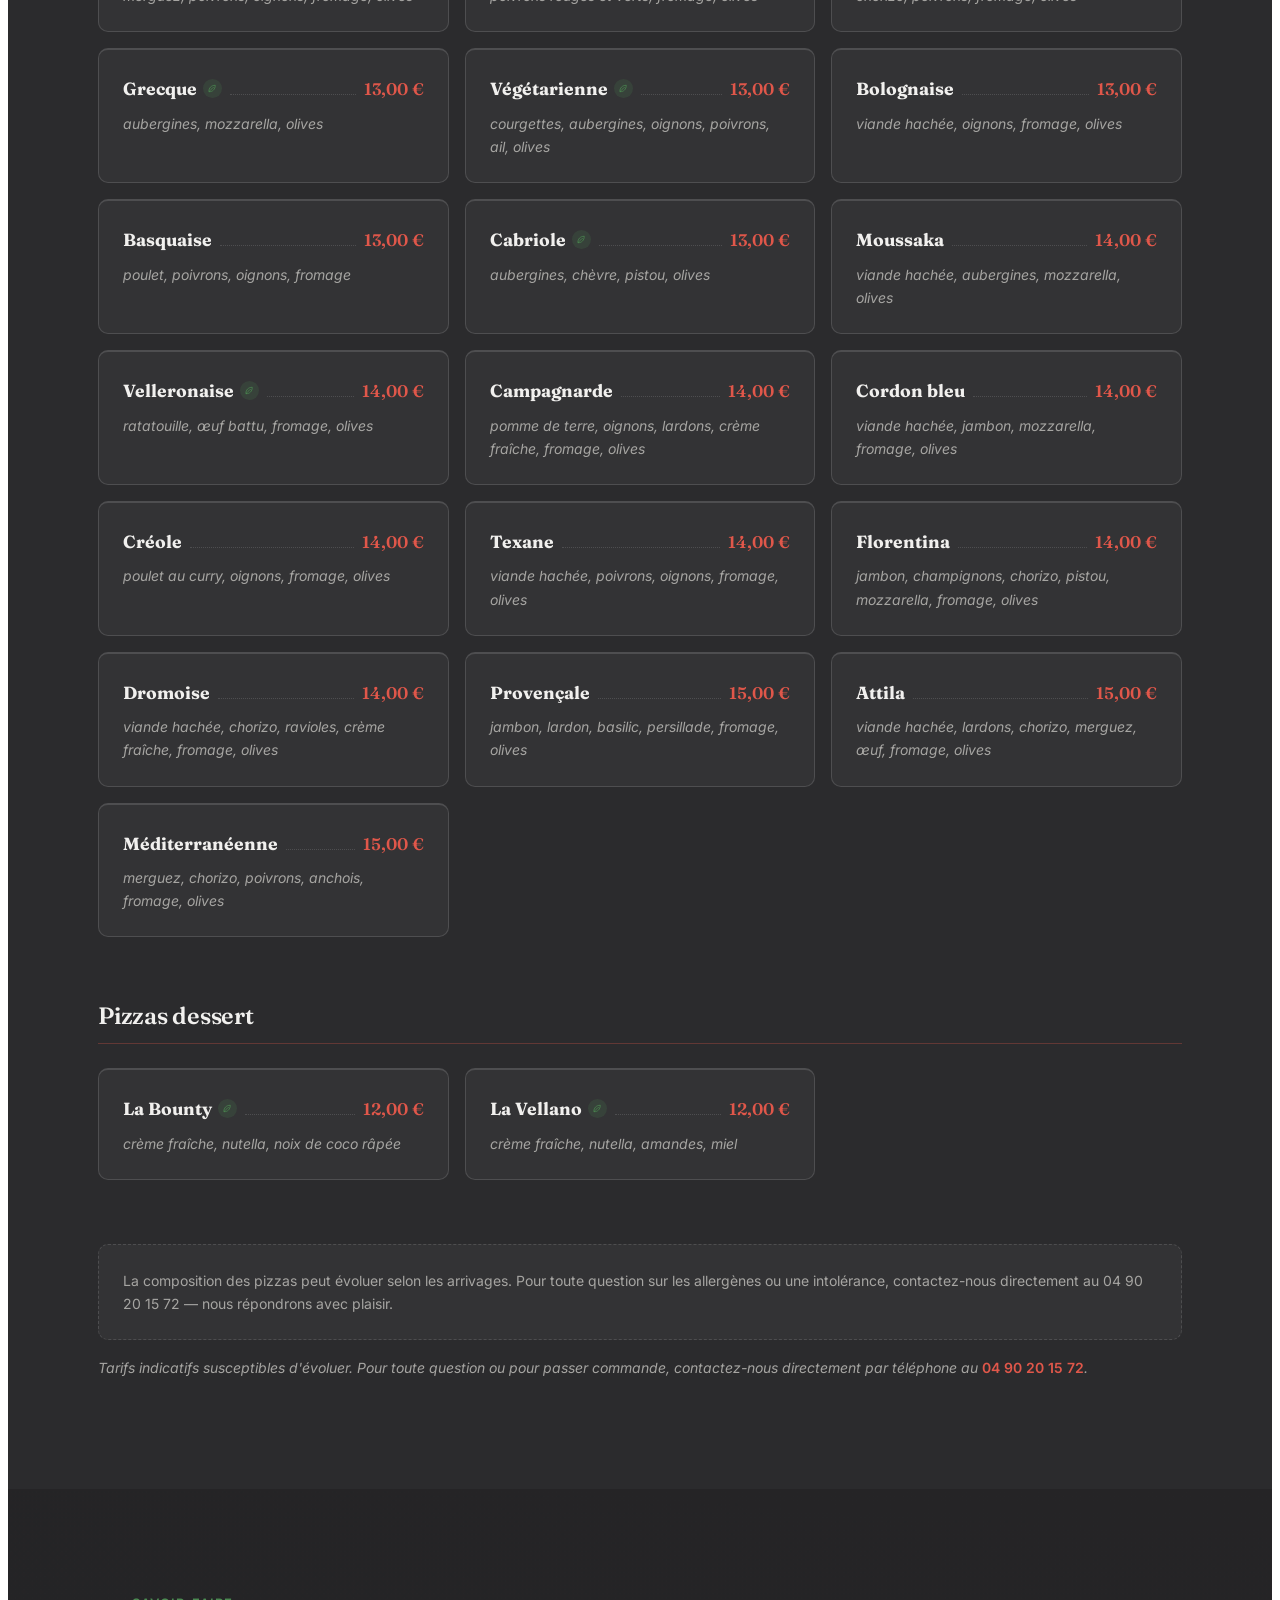
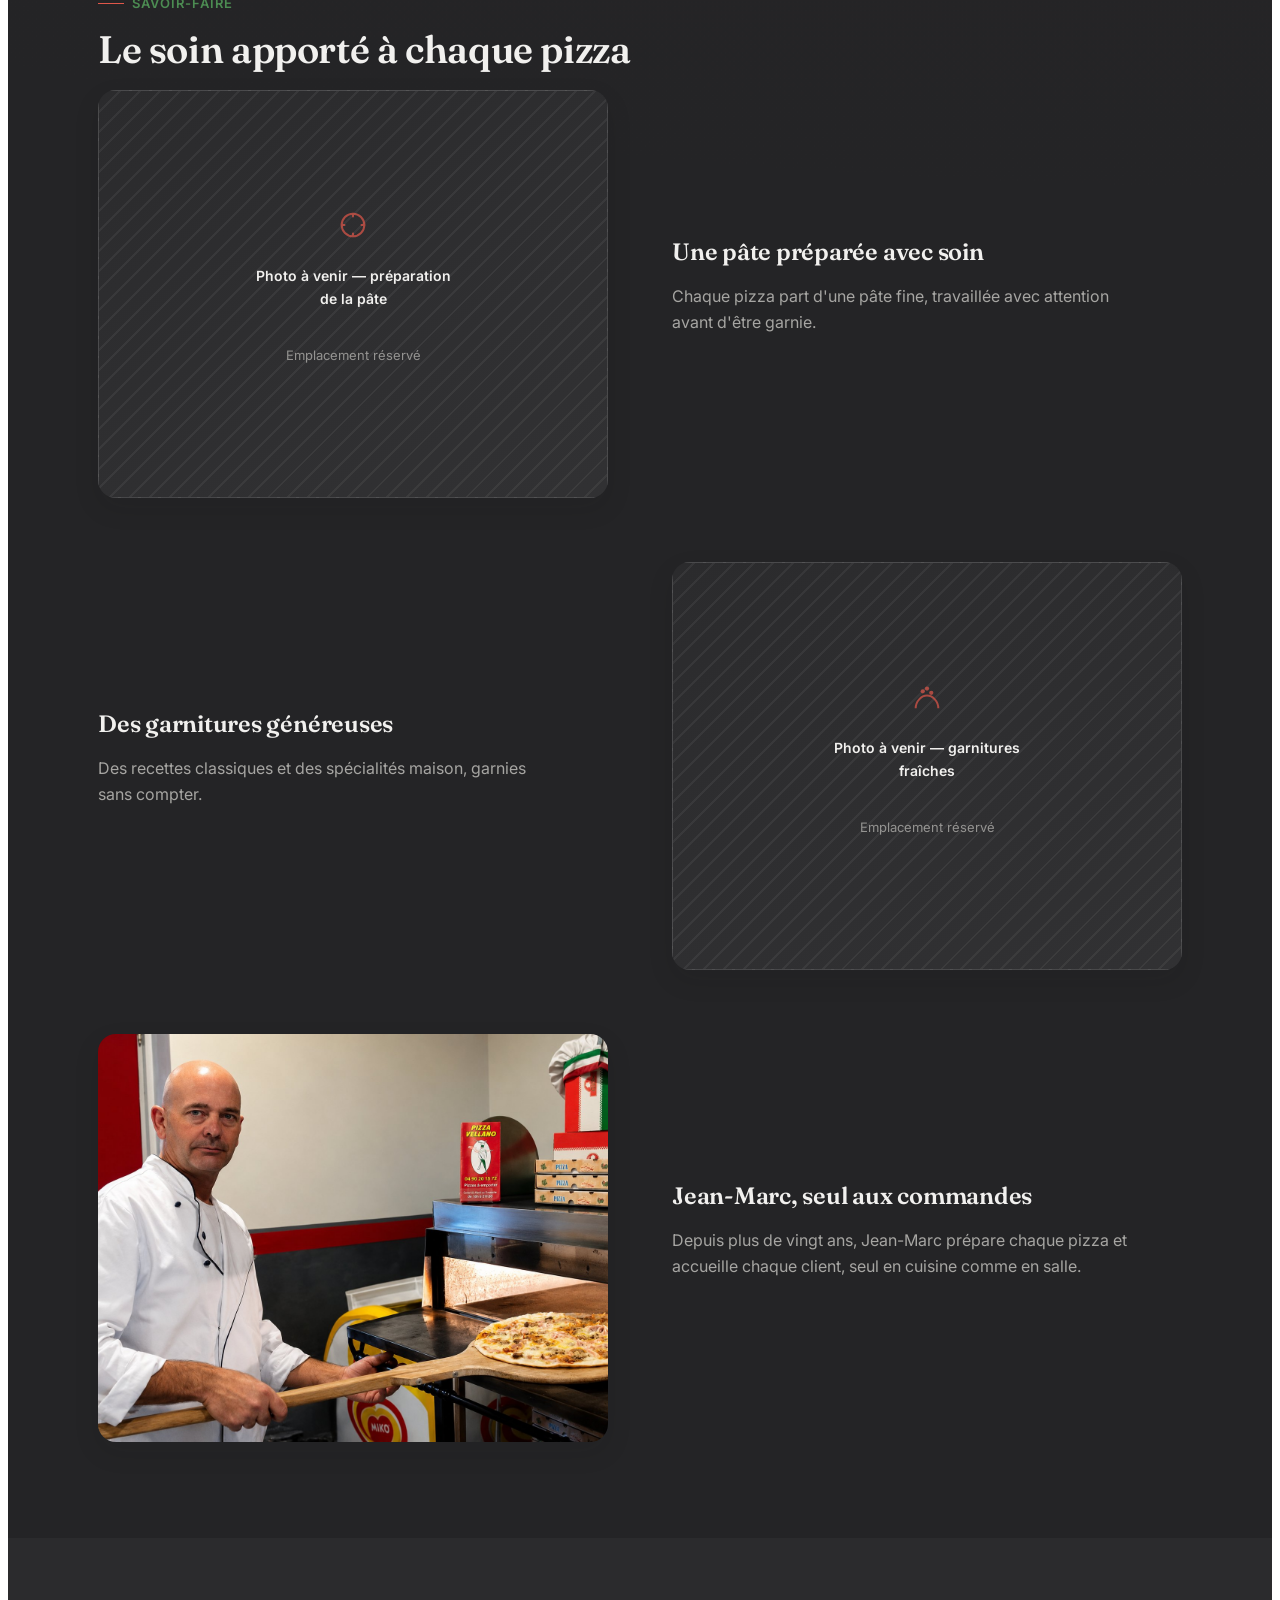
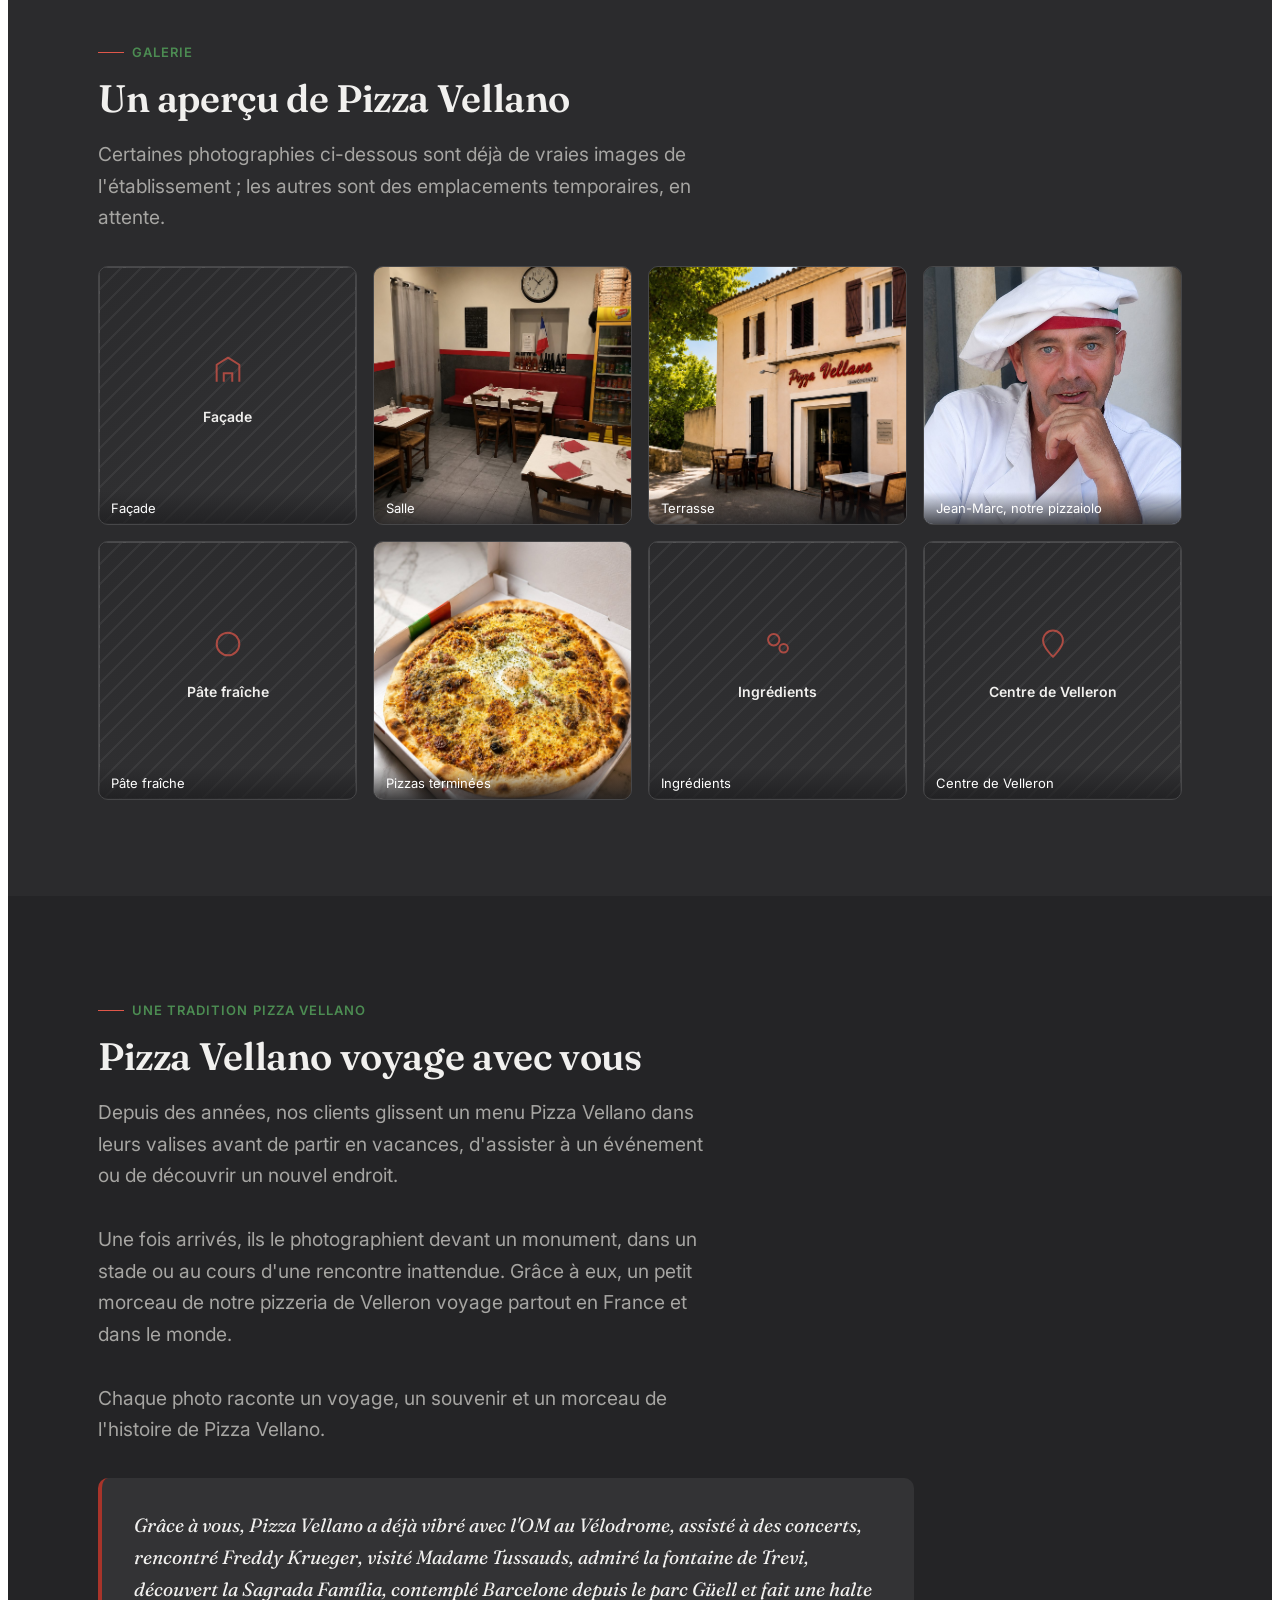
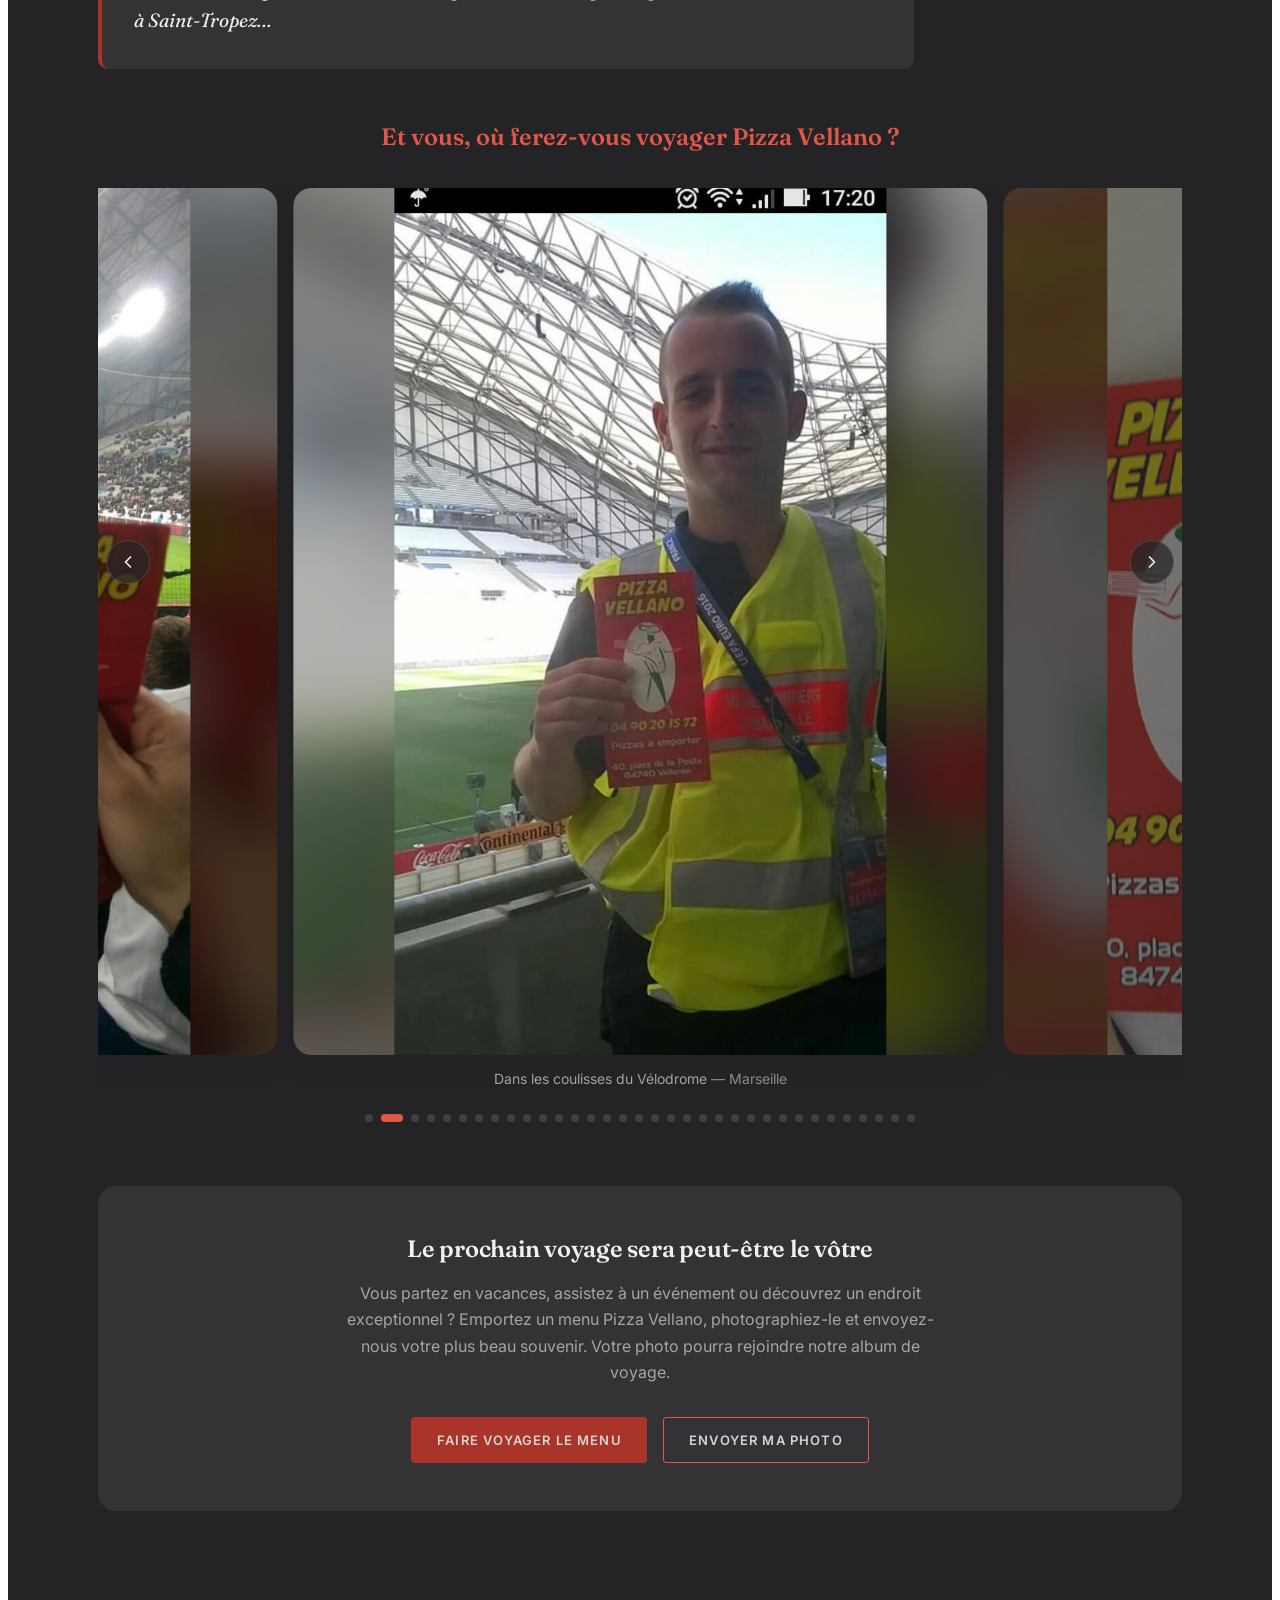
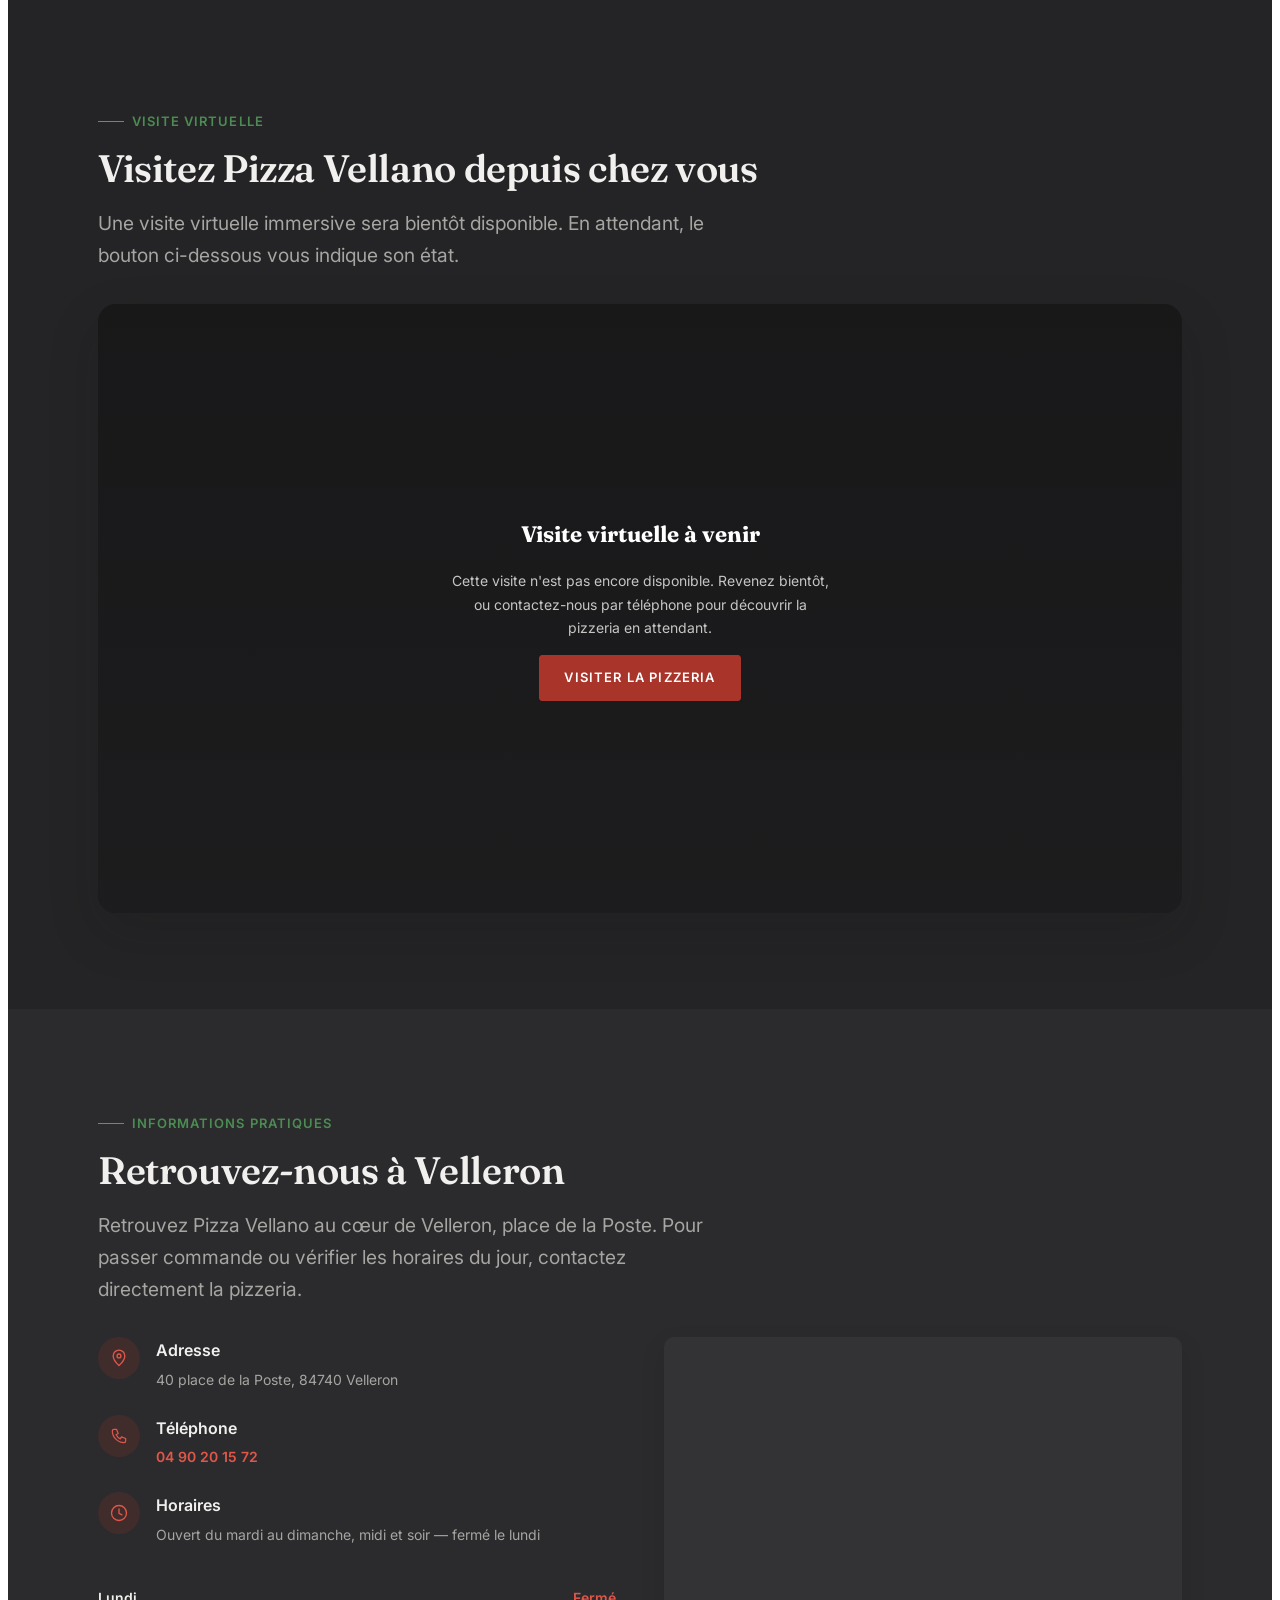
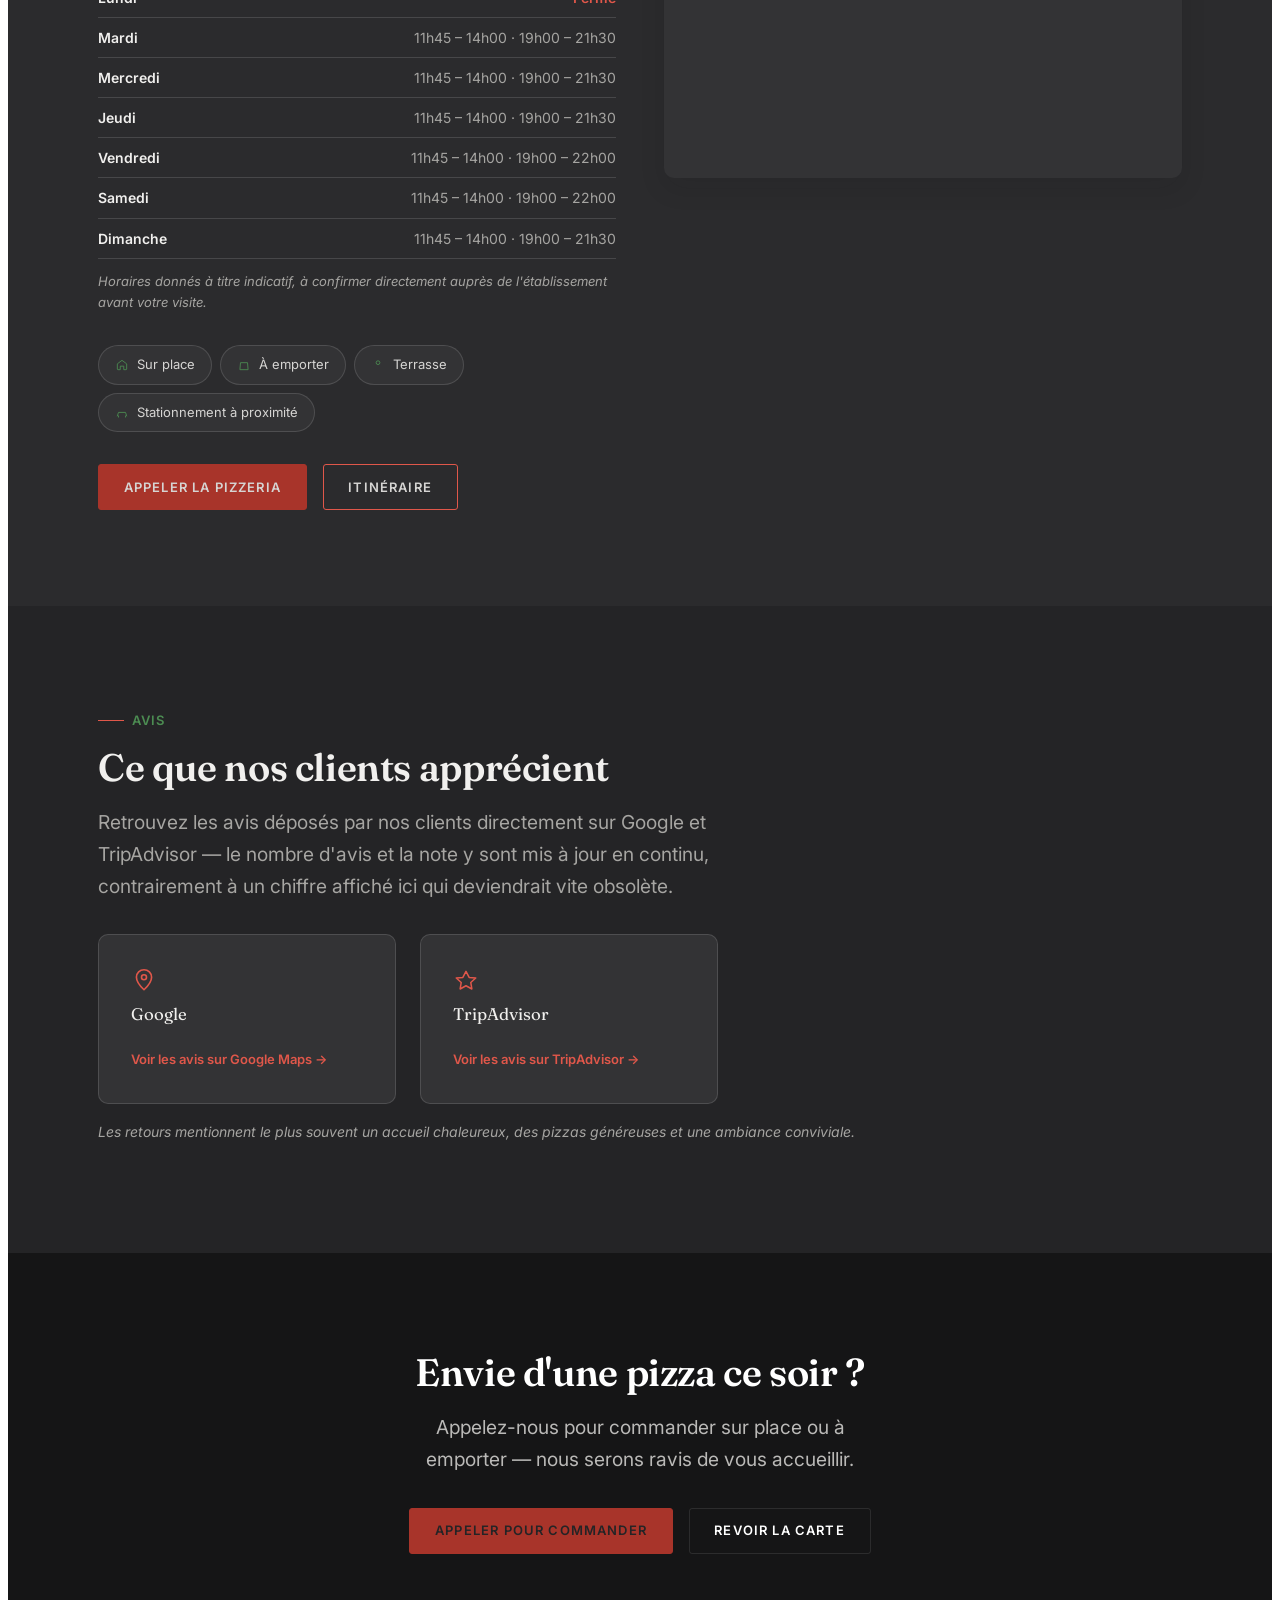
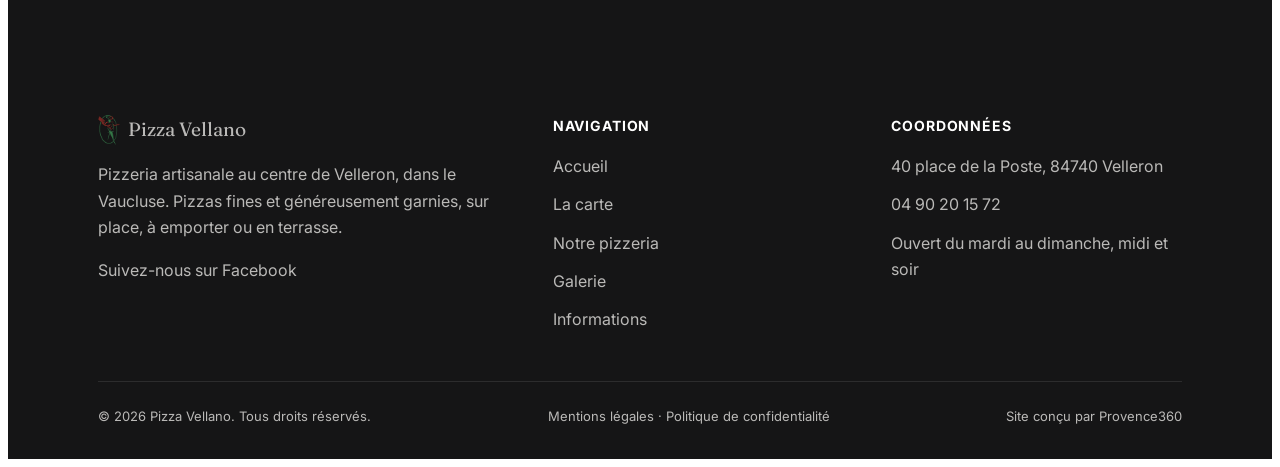
==== commit fe13417f: "Add real photo for the "Salle" gallery item Replaces the placeholder with a photo of the dining room" ====
--- a/index.html
+++ b/index.html
@@ -248,8 +248,8 @@
             <span class="pv-gallery__caption">Façade</span>
           </button>
 
-          <button type="button" class="pv-gallery__item" data-caption="Salle de Pizza Vellano (photo à venir)">
-            <div class="pv-placeholder"><svg class="pv-placeholder__icon" viewBox="0 0 24 24" fill="none"><rect x="3" y="10" width="18" height="9" rx="1" stroke="currentColor" stroke-width="1.4"/><path d="M7 10V6h10v4" stroke="currentColor" stroke-width="1.4"/></svg><p class="pv-placeholder__label">Salle</p></div>
+          <button type="button" class="pv-gallery__item" data-caption="Salle de Pizza Vellano">
+            <img class="pv-gallery__img" src="assets/images/placeholders/salle.jpg" alt="Salle de Pizza Vellano, avec ses tables dressées" loading="lazy">
             <span class="pv-gallery__caption">Salle</span>
           </button>
 
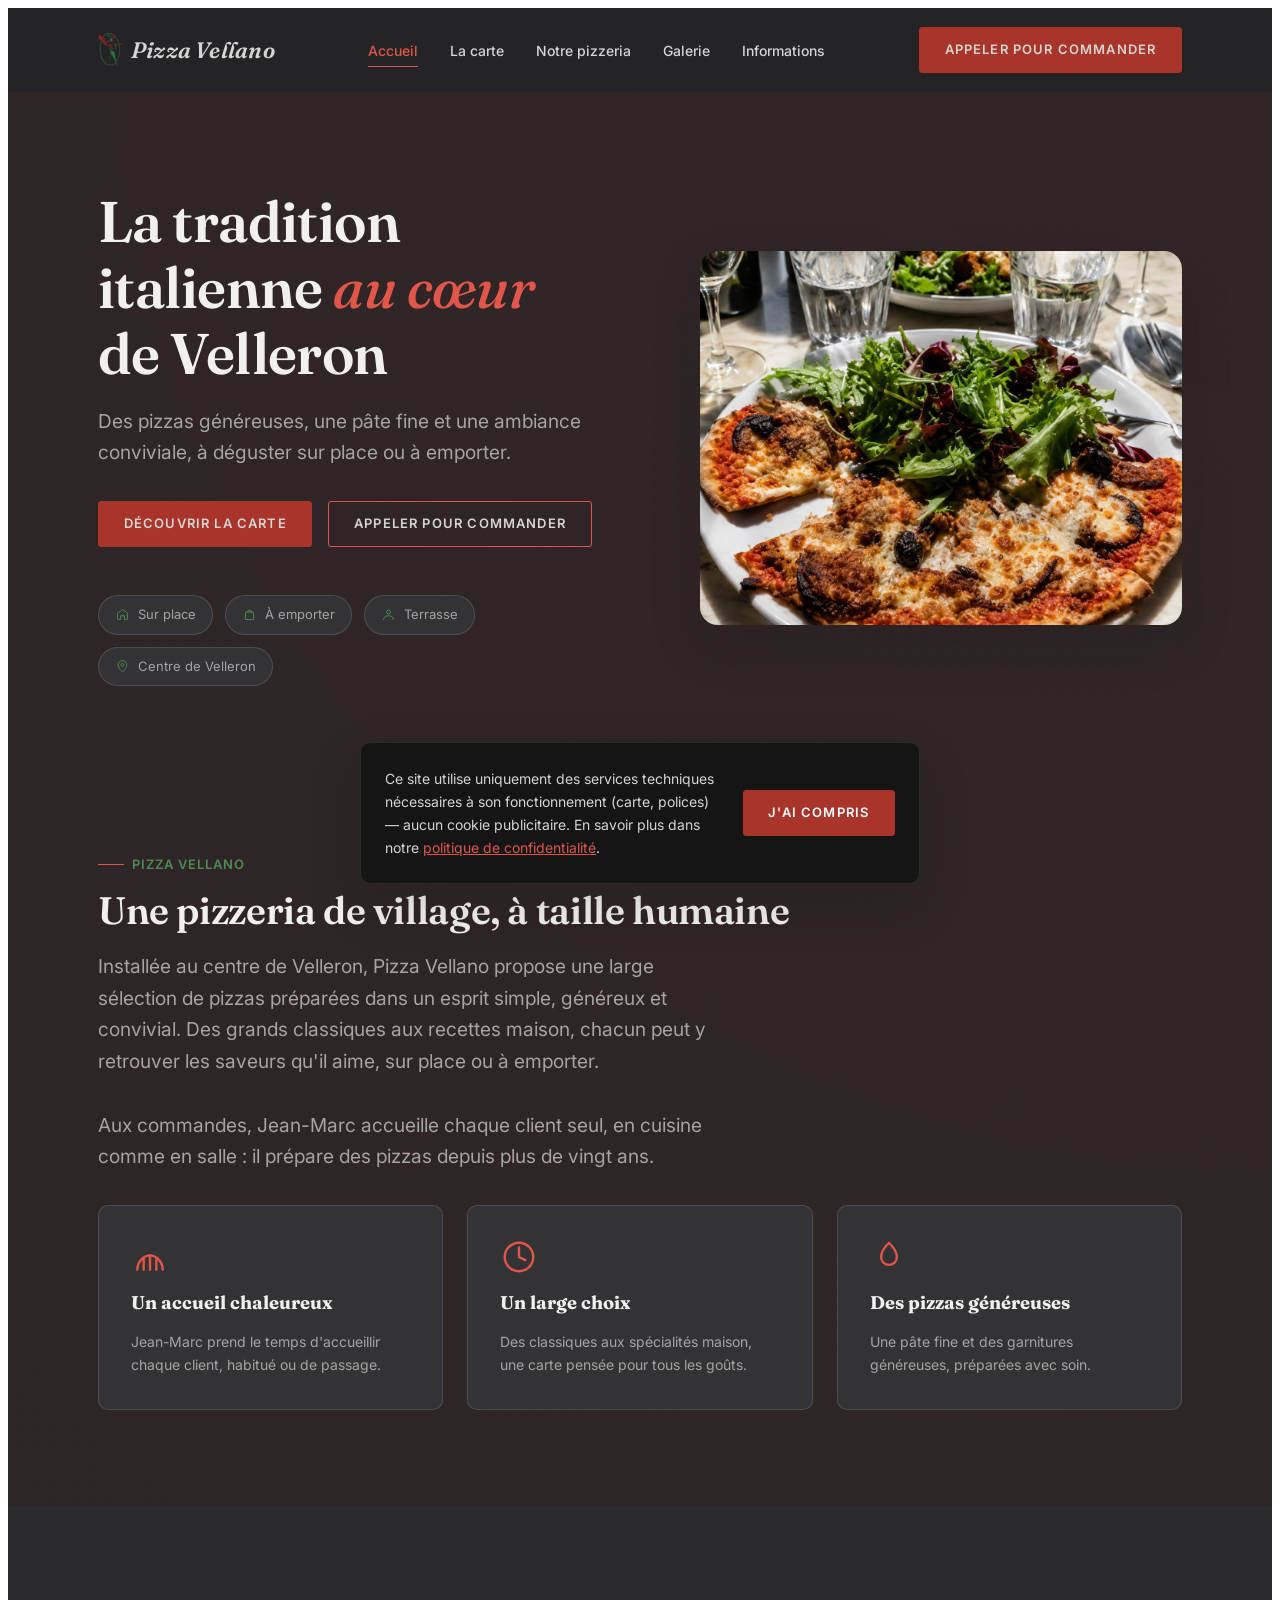
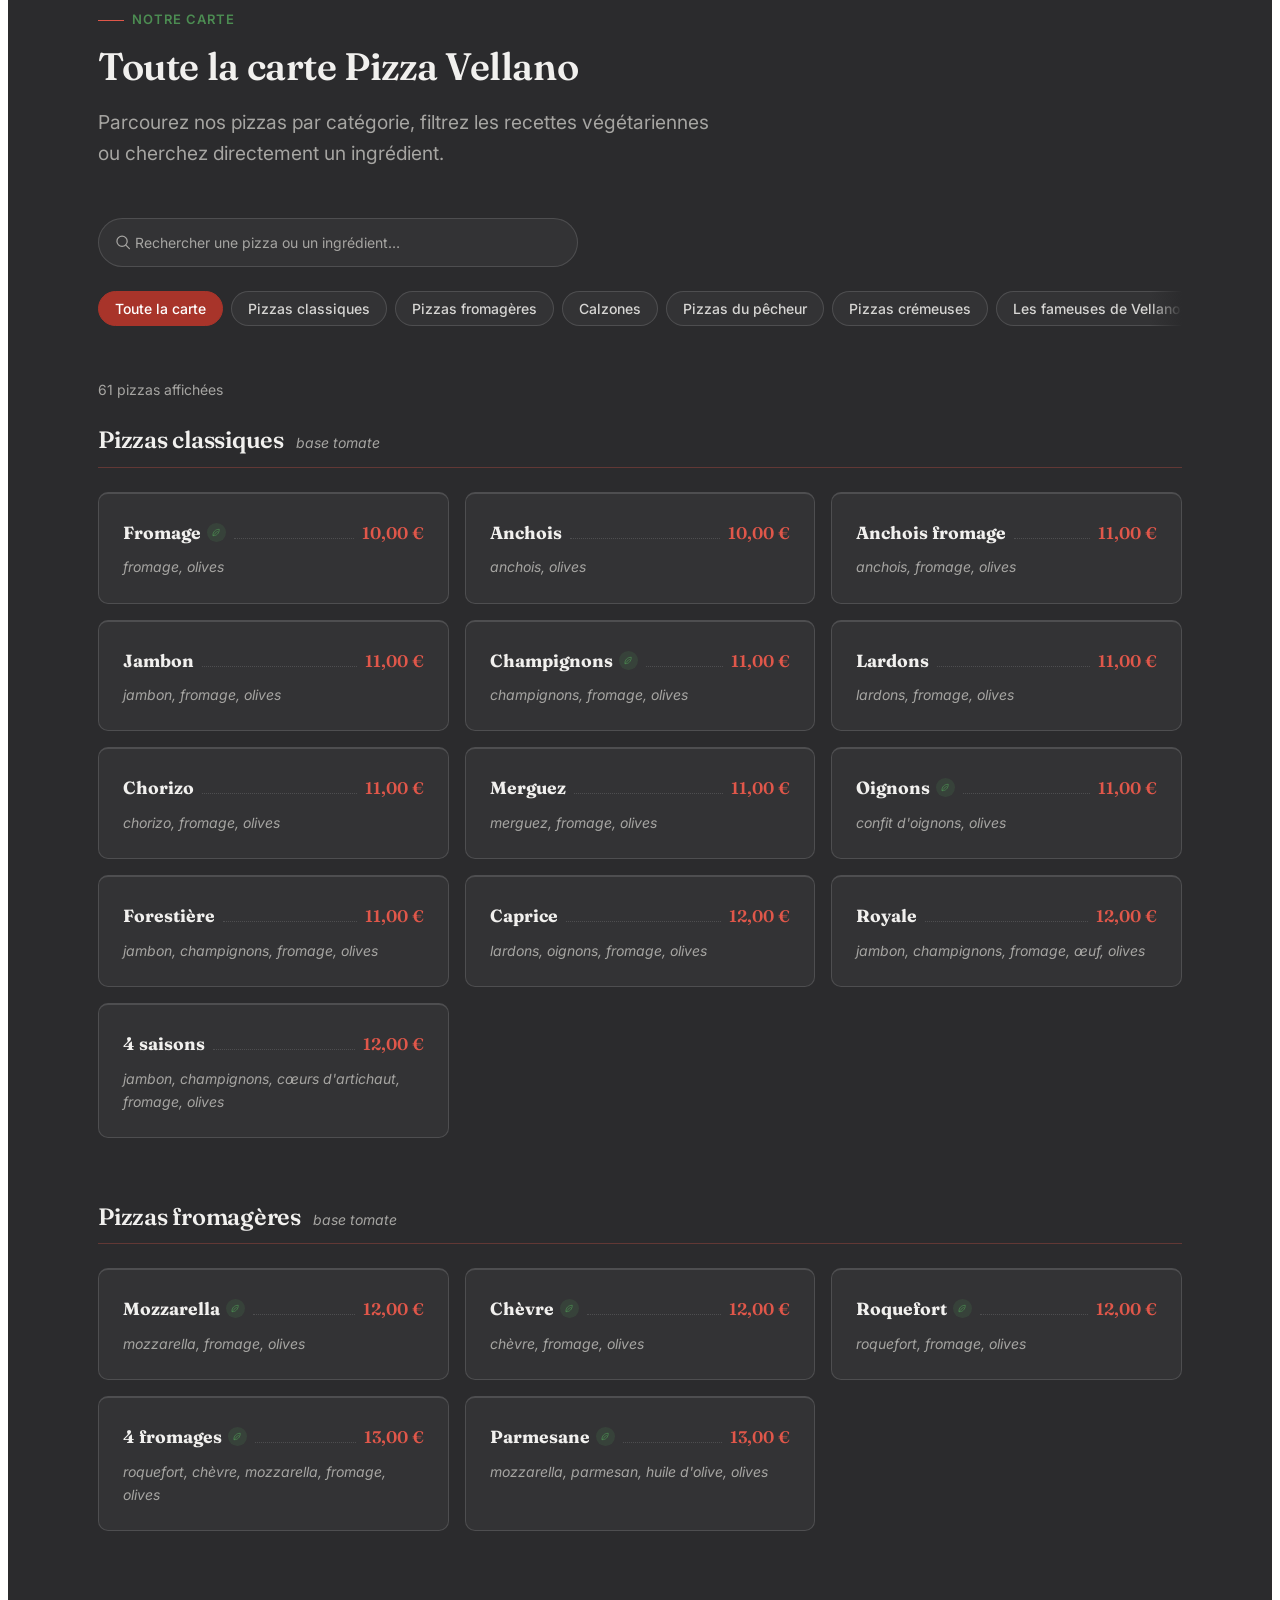
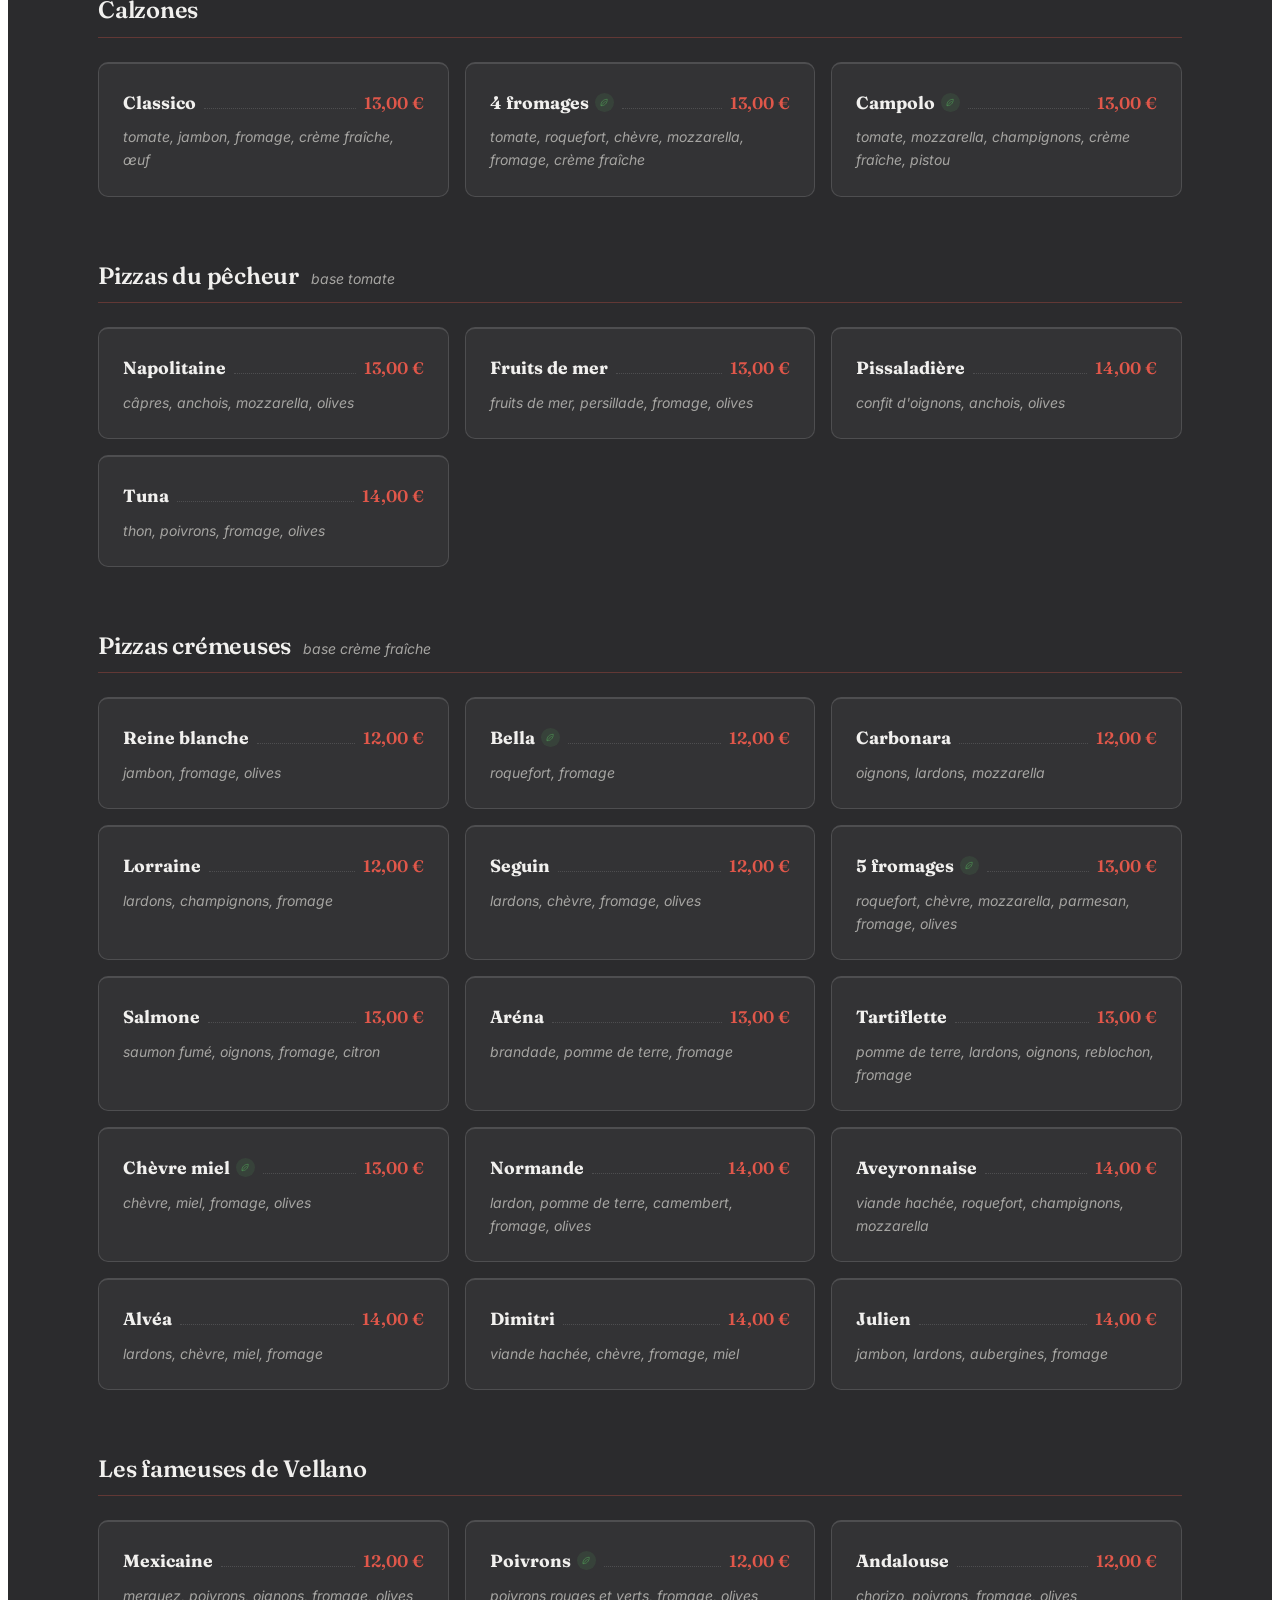
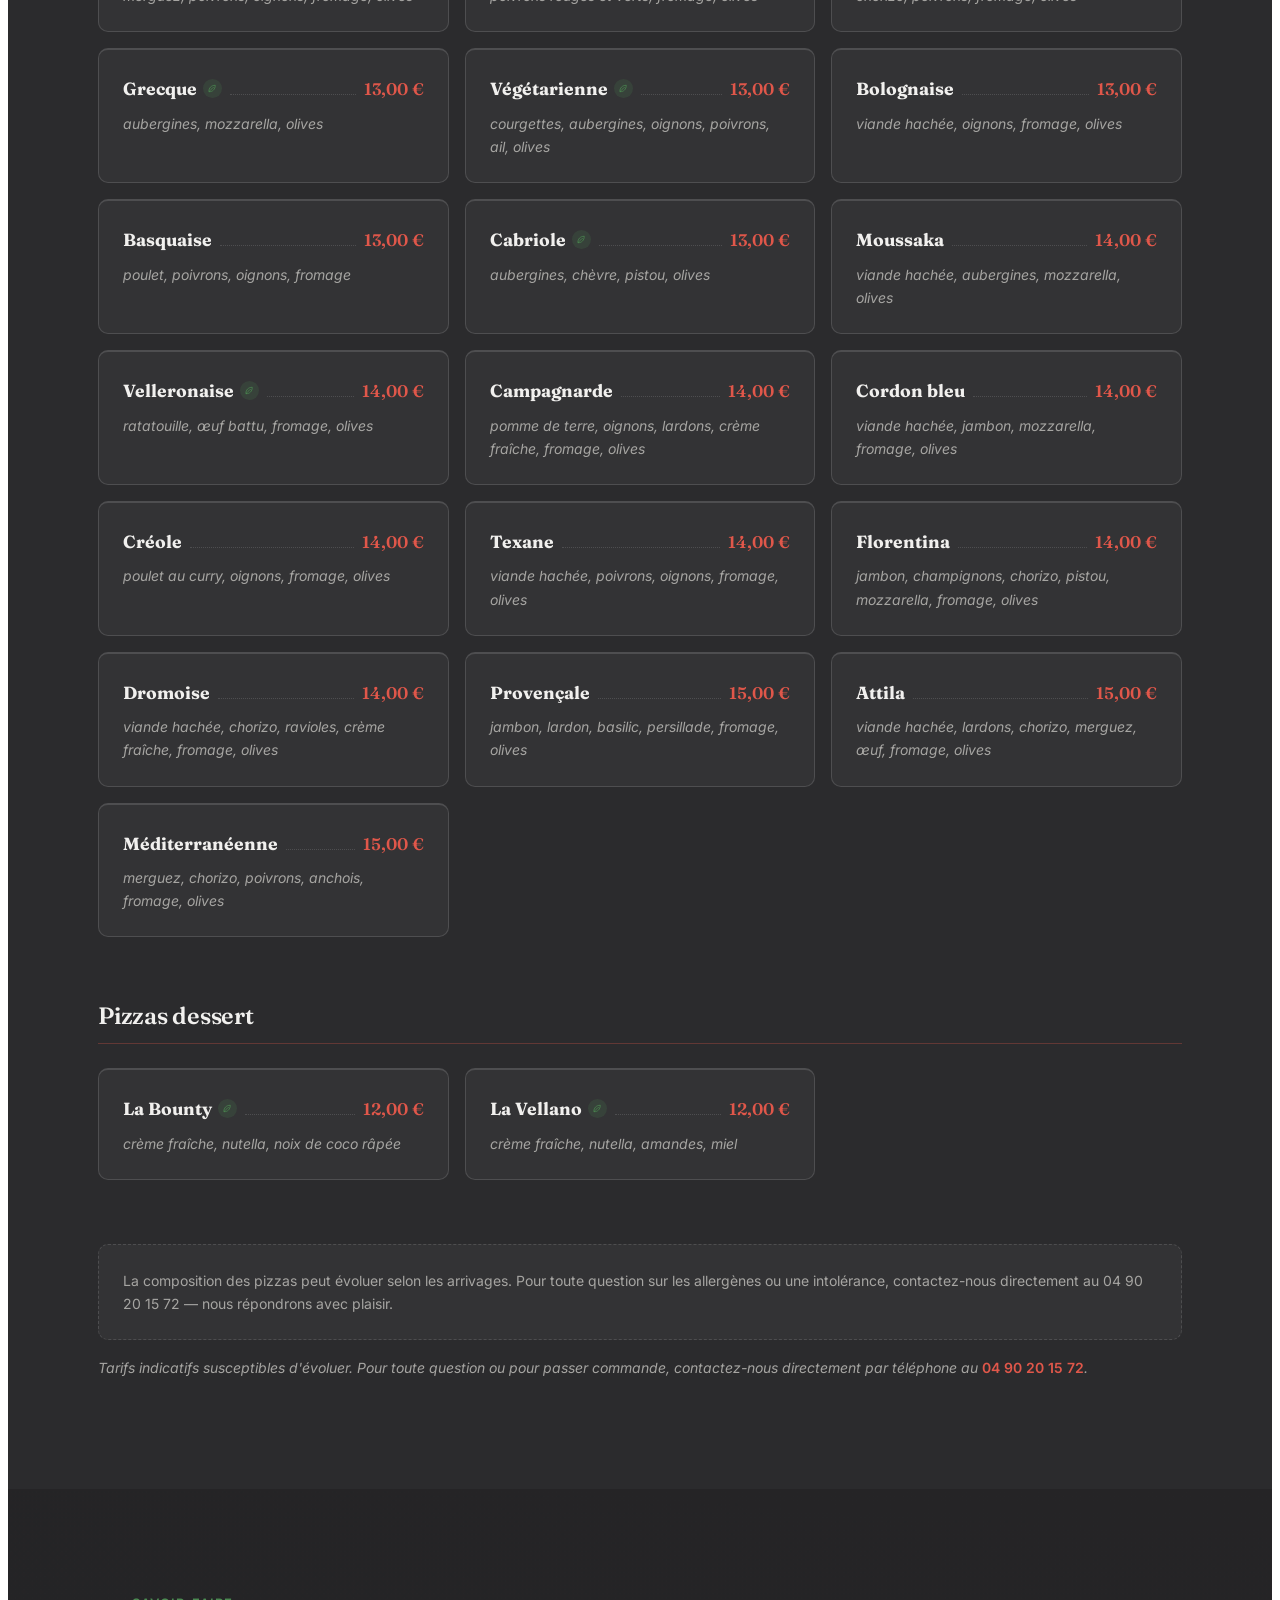
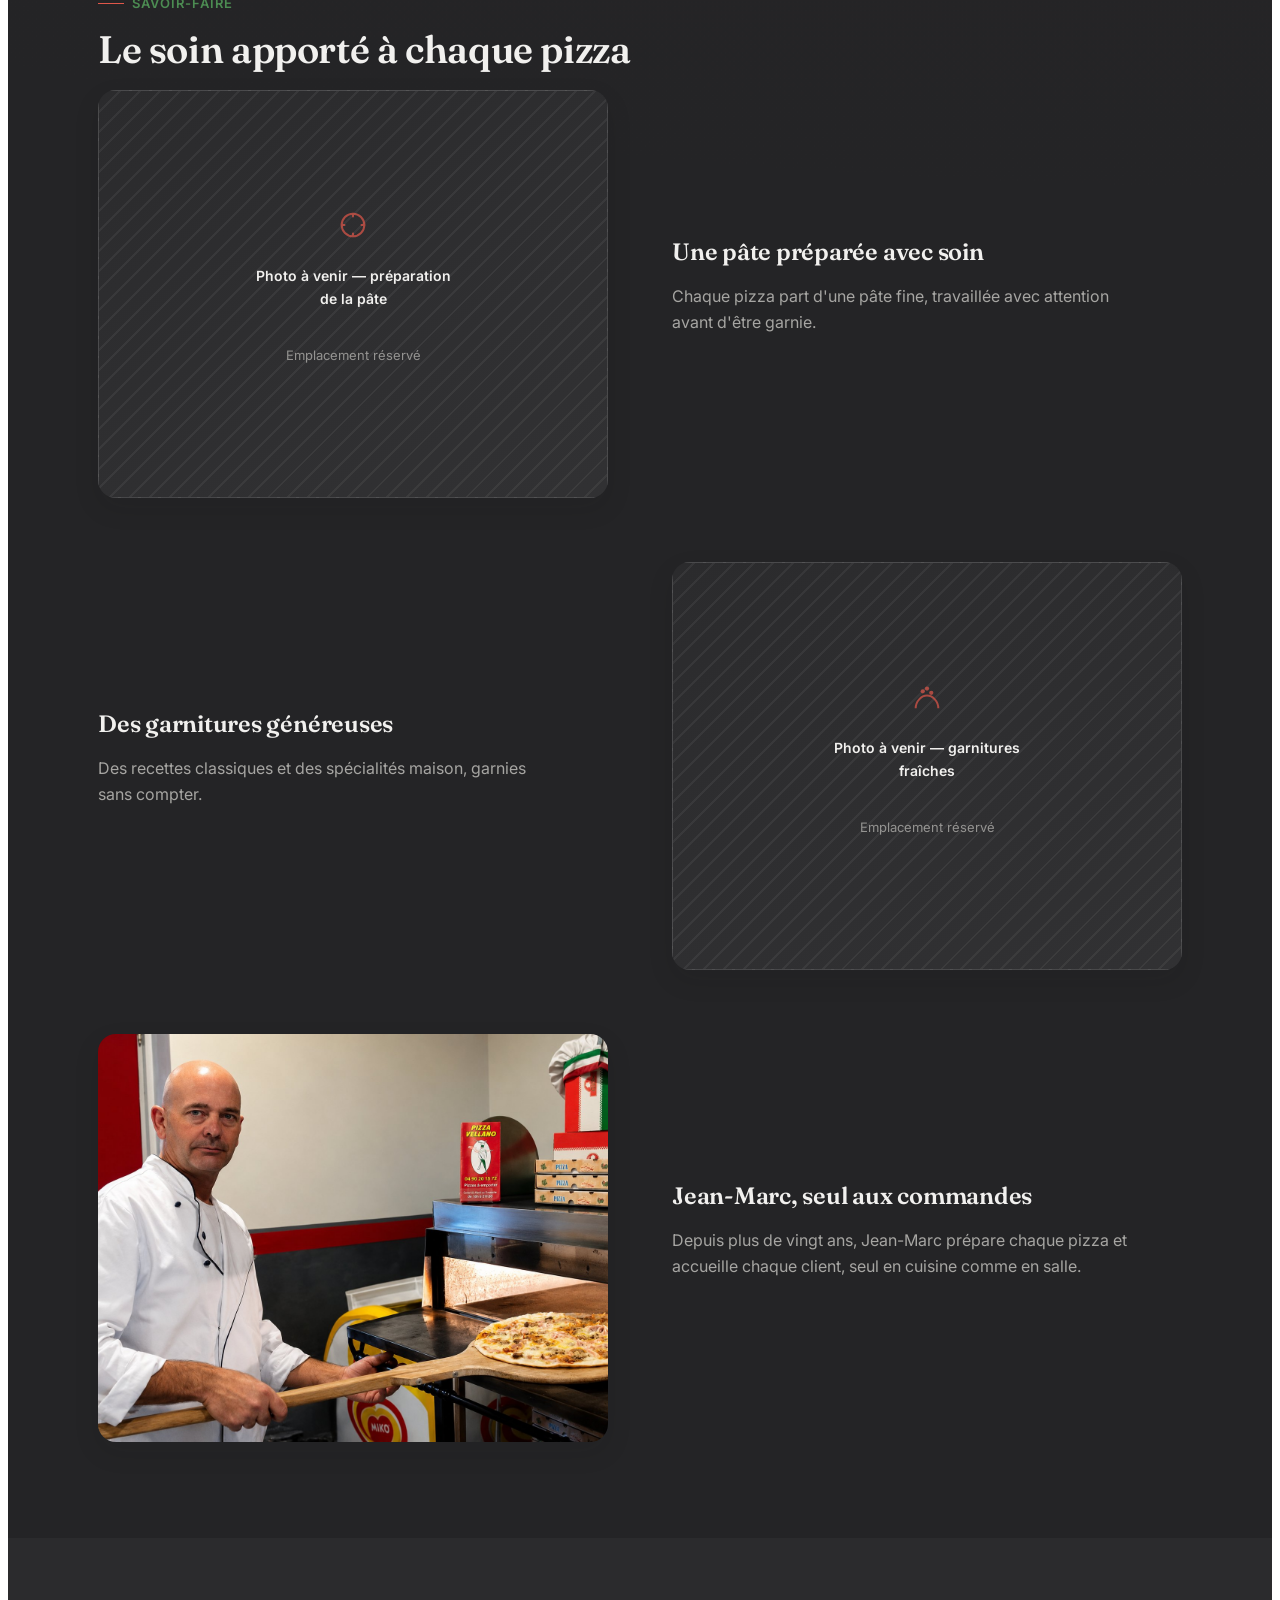
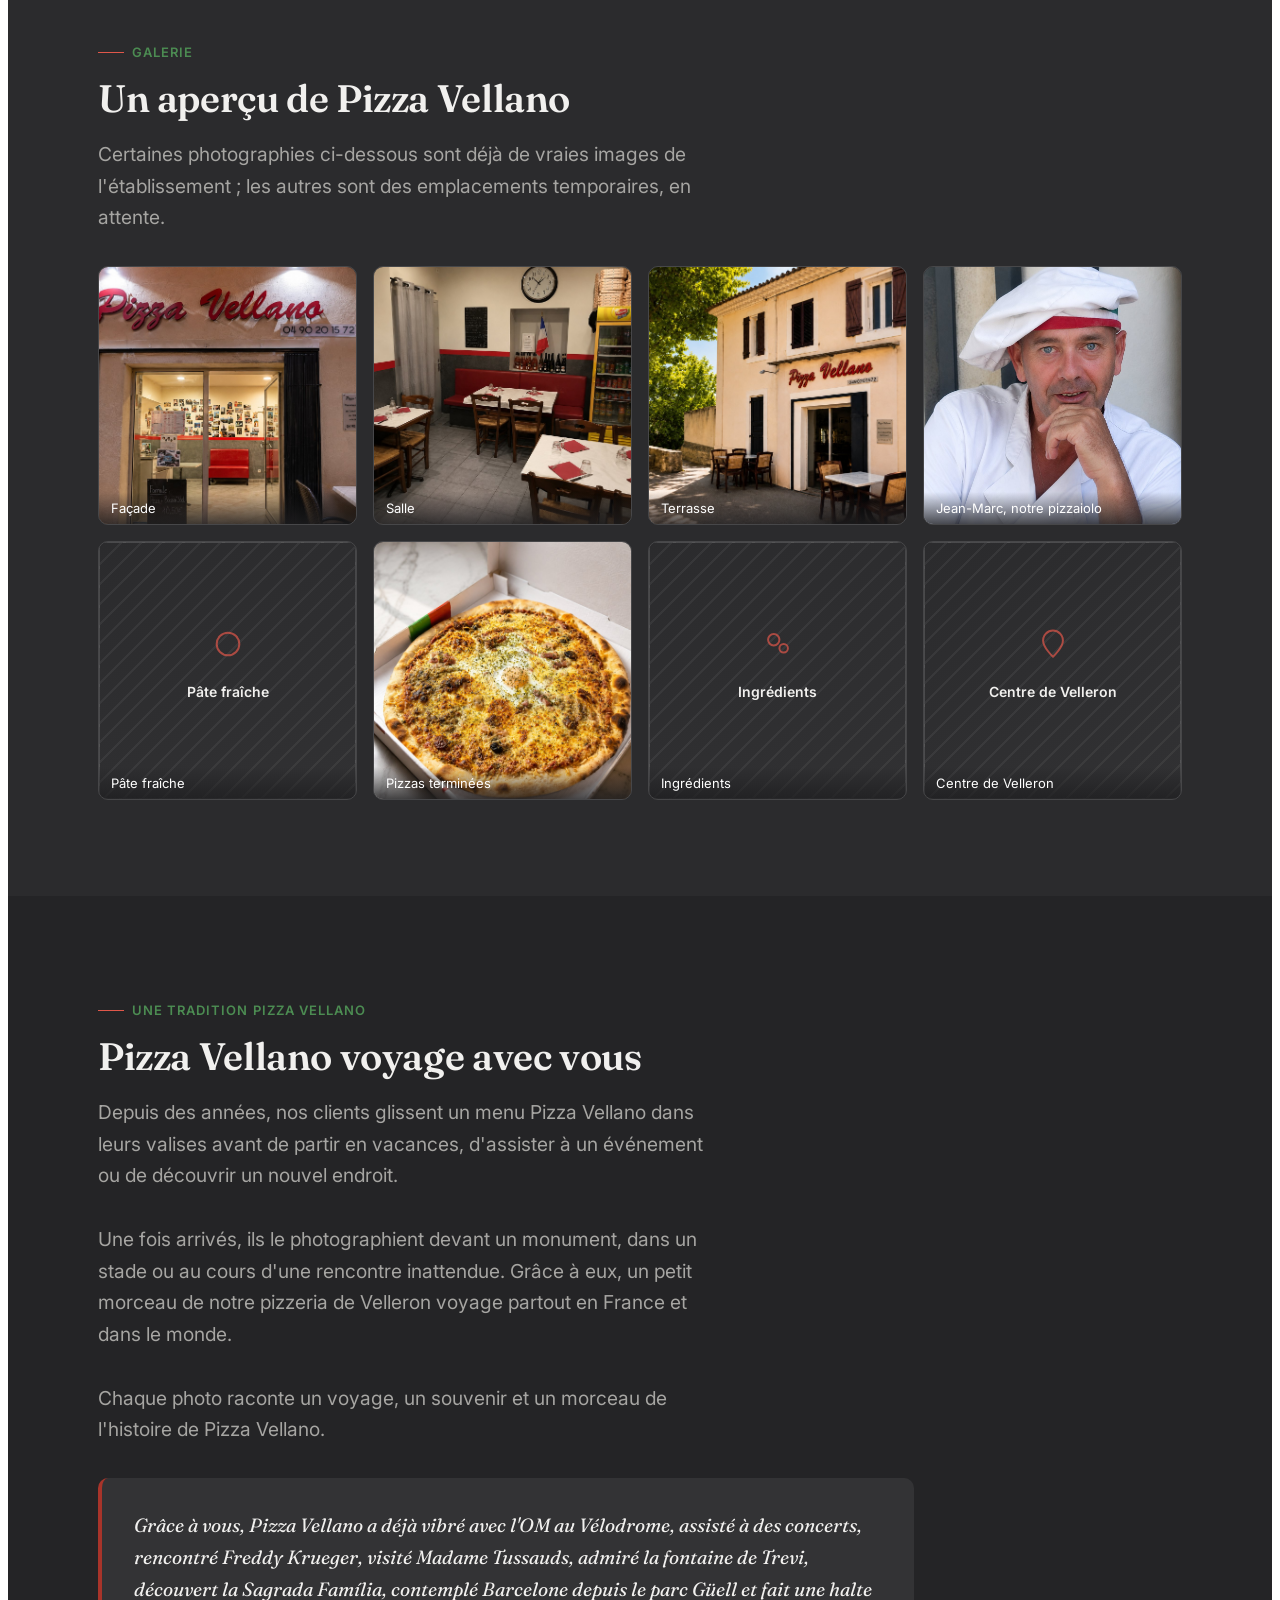
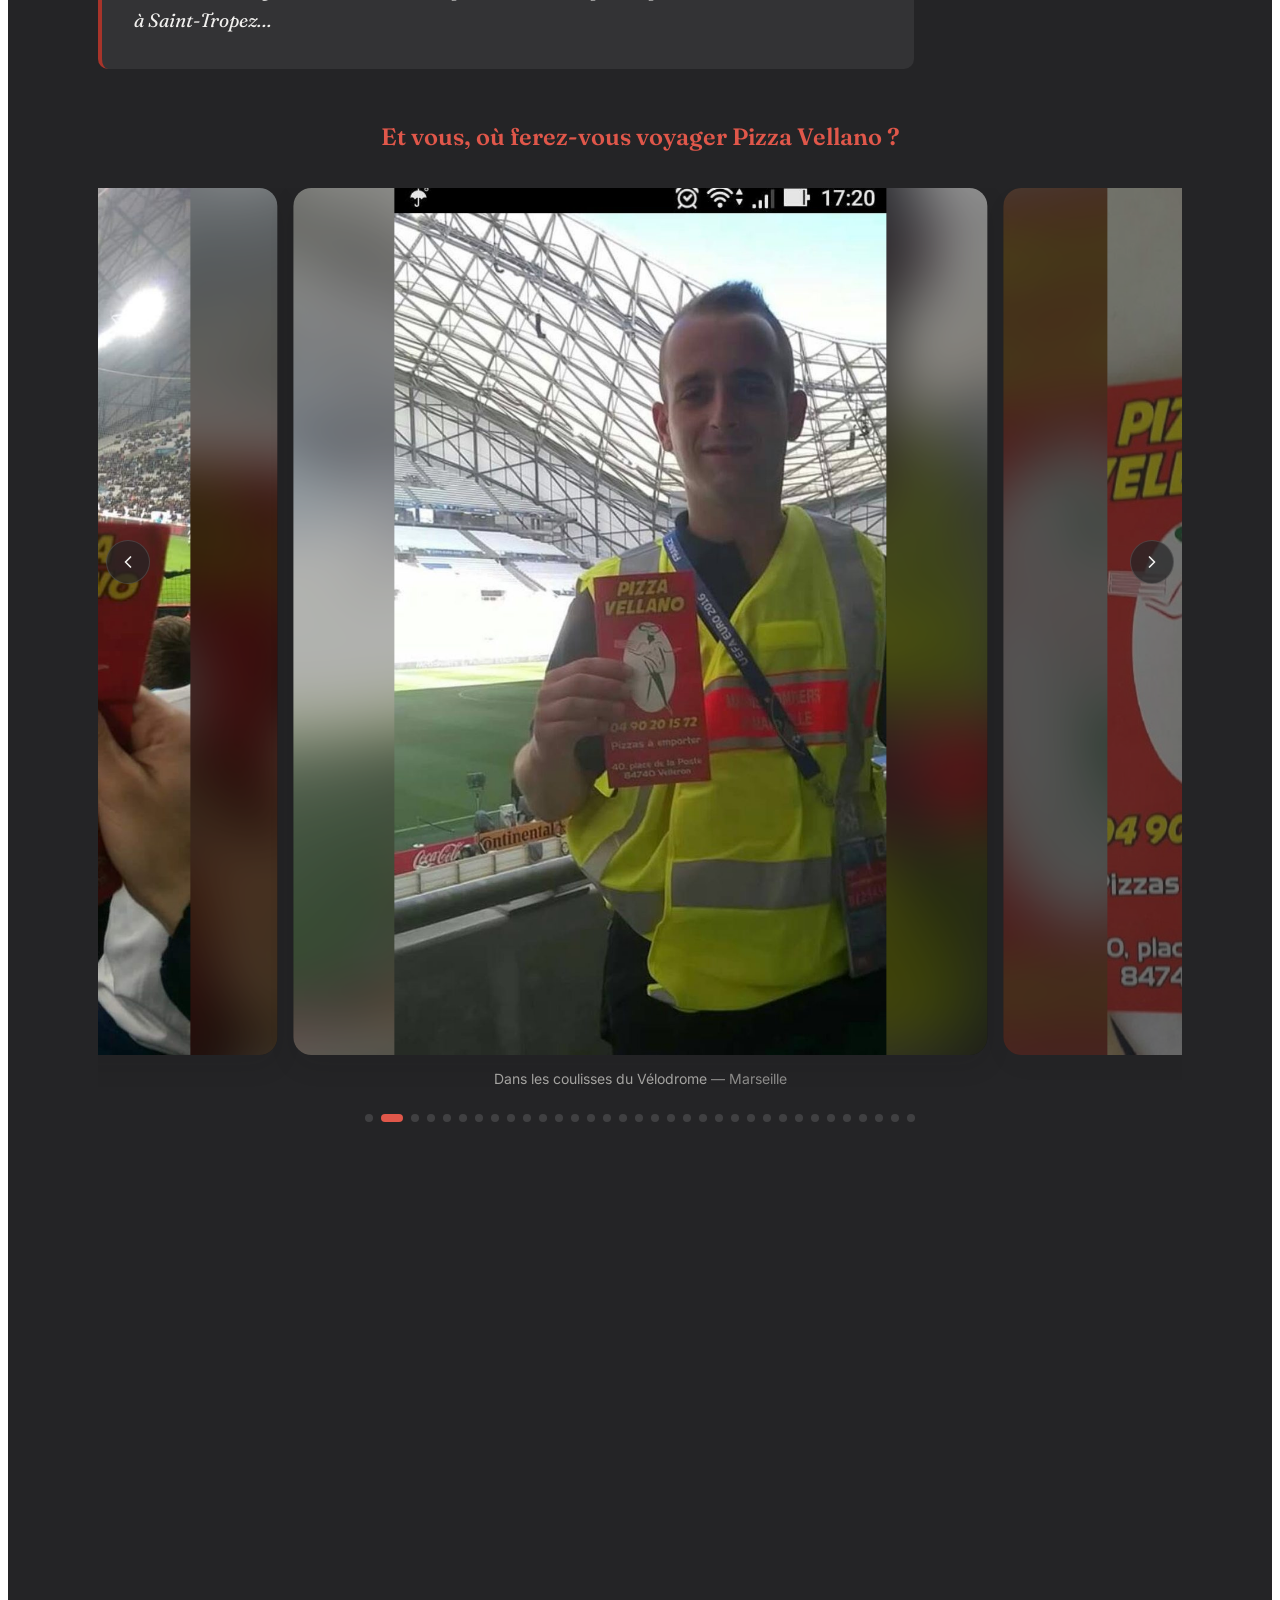
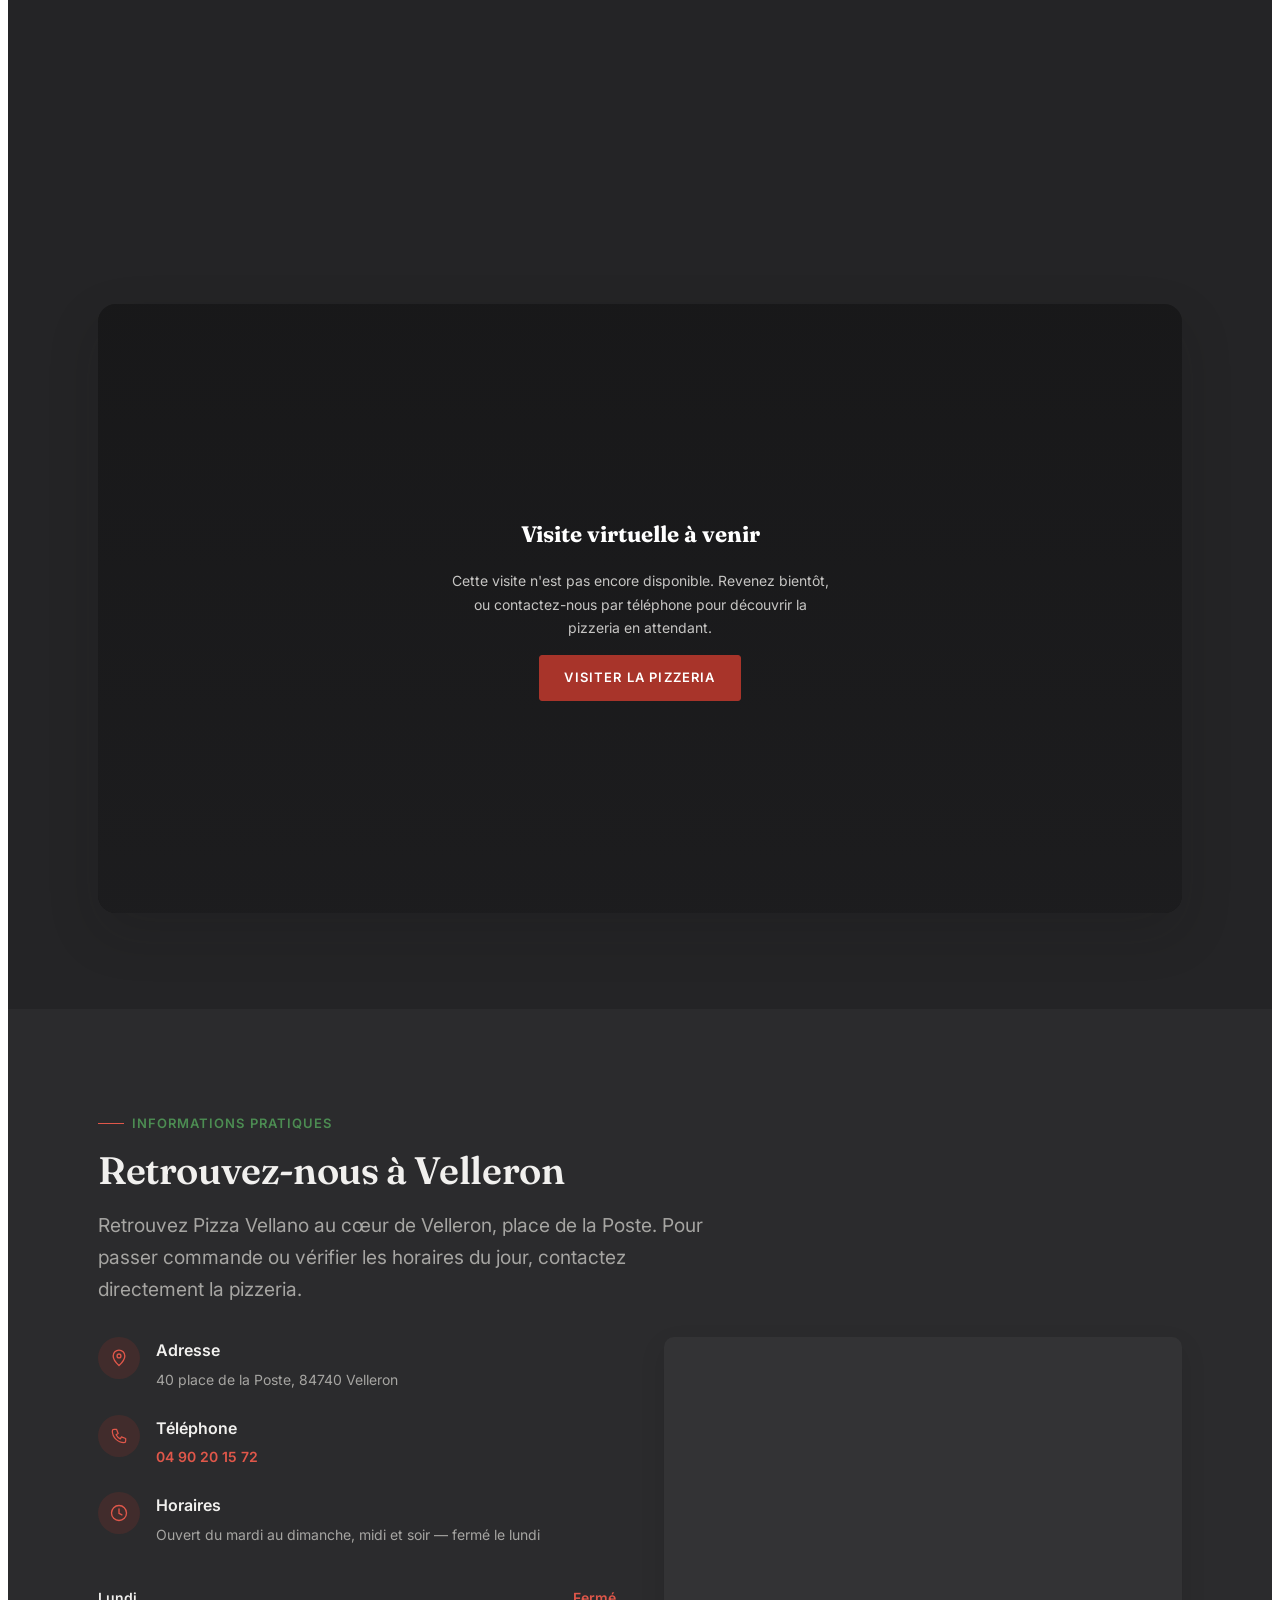
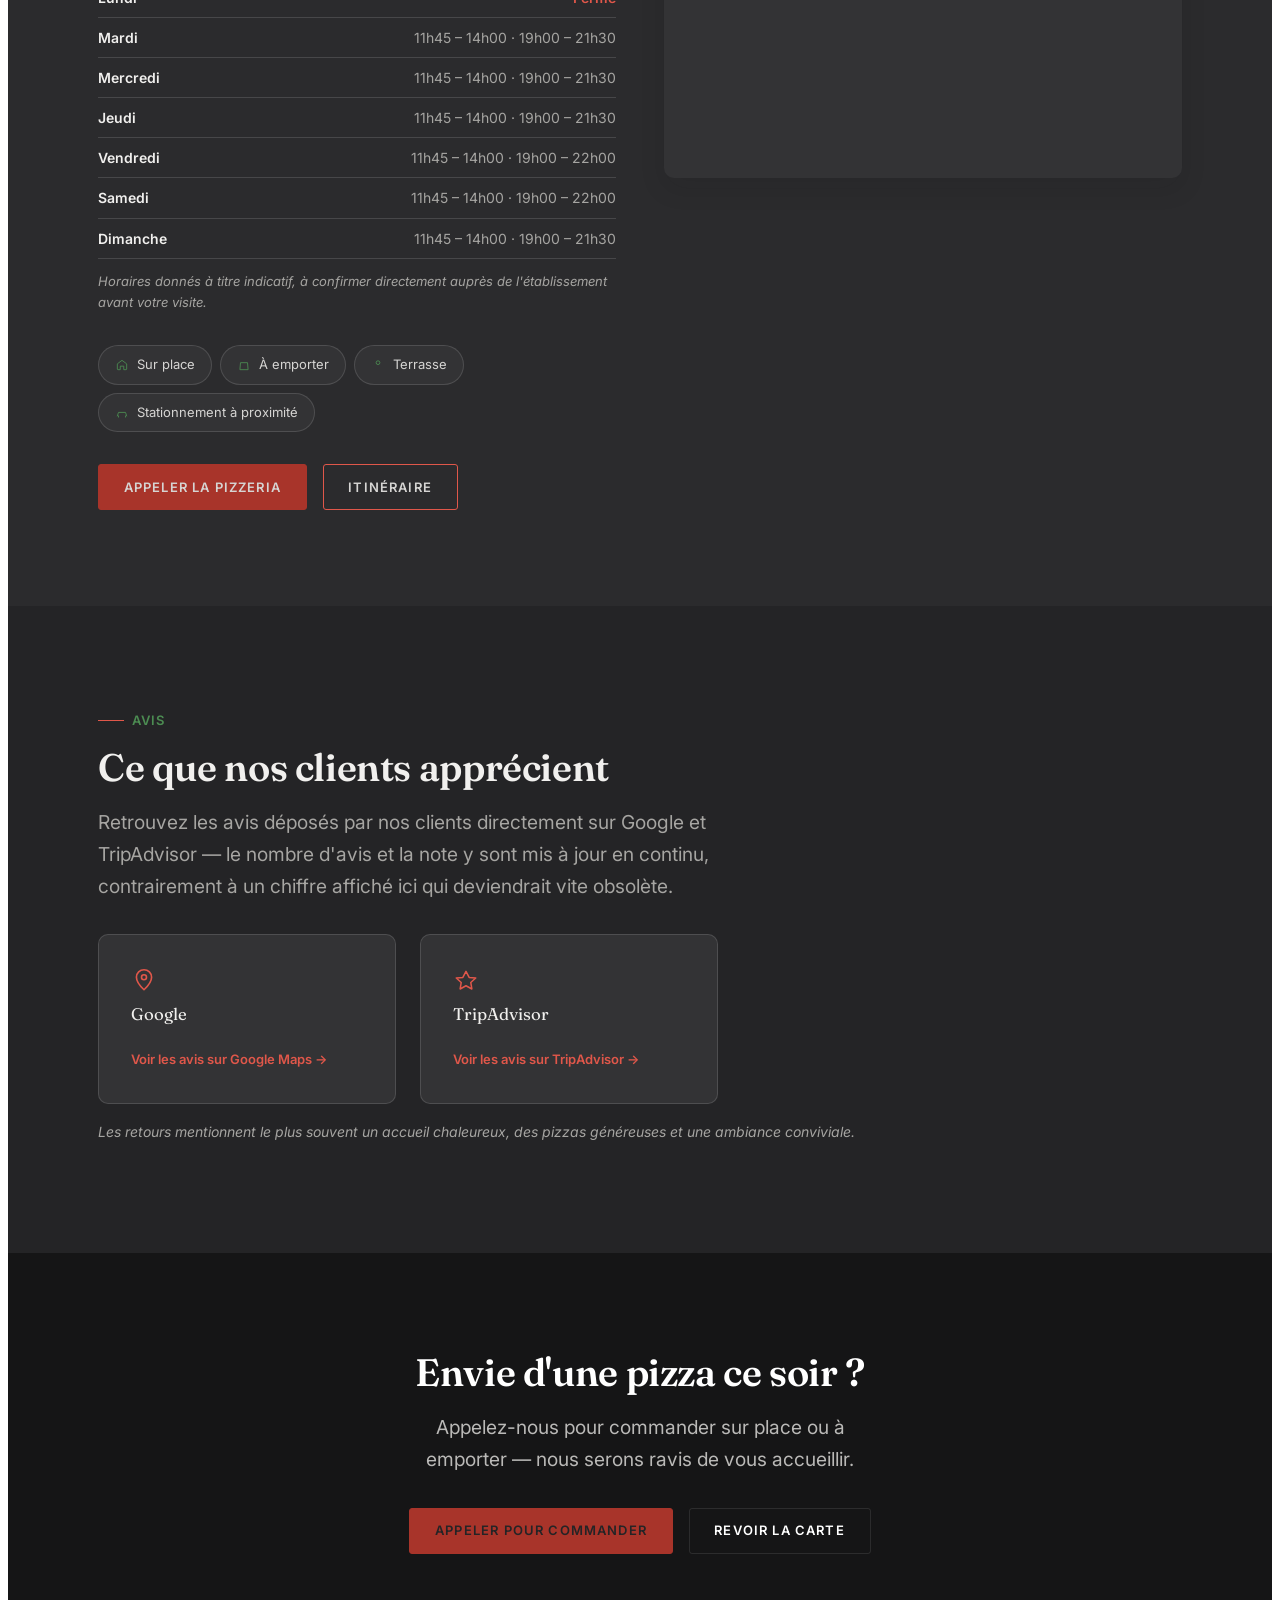
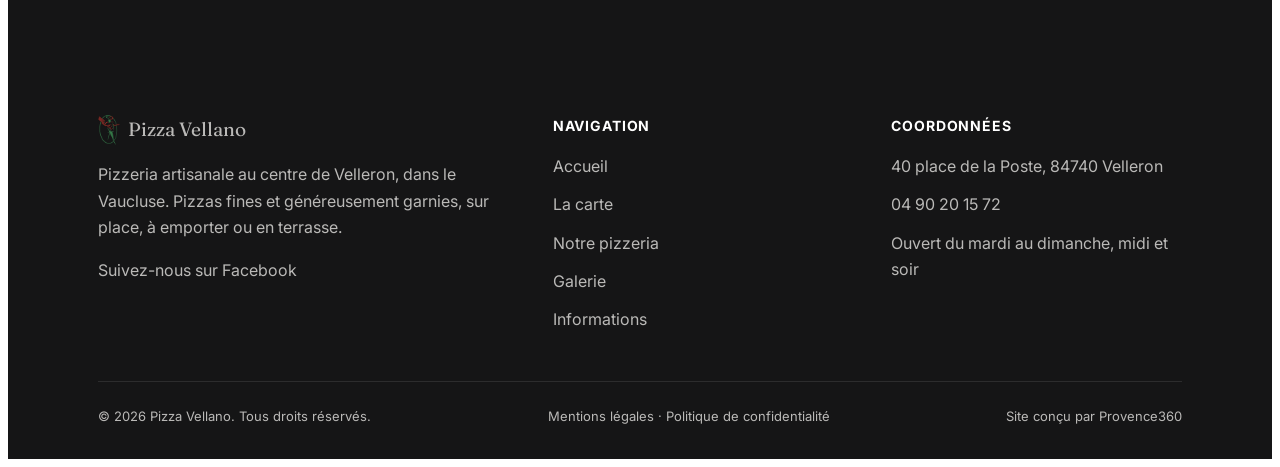
==== commit cec33546: "Add real photo for the "Façade" gallery item Replaces the placeholder with a night-time photo of the" ====
--- a/index.html
+++ b/index.html
@@ -243,8 +243,8 @@
         <p class="pv-lead pv-reveal">Certaines photographies ci-dessous sont déjà de vraies images de l'établissement ; les autres sont des emplacements temporaires, en attente.</p>
         <div class="pv-gallery pv-reveal">
 
-          <button type="button" class="pv-gallery__item" data-caption="Façade de Pizza Vellano, place de la Poste à Velleron (photo à venir)">
-            <div class="pv-placeholder"><svg class="pv-placeholder__icon" viewBox="0 0 24 24" fill="none"><path d="M4 21V9l8-5 8 5v12" stroke="currentColor" stroke-width="1.4" stroke-linejoin="round"/><path d="M9 21v-6h6v6" stroke="currentColor" stroke-width="1.4"/></svg><p class="pv-placeholder__label">Façade</p></div>
+          <button type="button" class="pv-gallery__item" data-caption="Façade de Pizza Vellano, place de la Poste à Velleron">
+            <img class="pv-gallery__img" src="assets/images/placeholders/facade.jpg" alt="Façade de nuit de Pizza Vellano, avec son enseigne lumineuse" loading="lazy">
             <span class="pv-gallery__caption">Façade</span>
           </button>
 
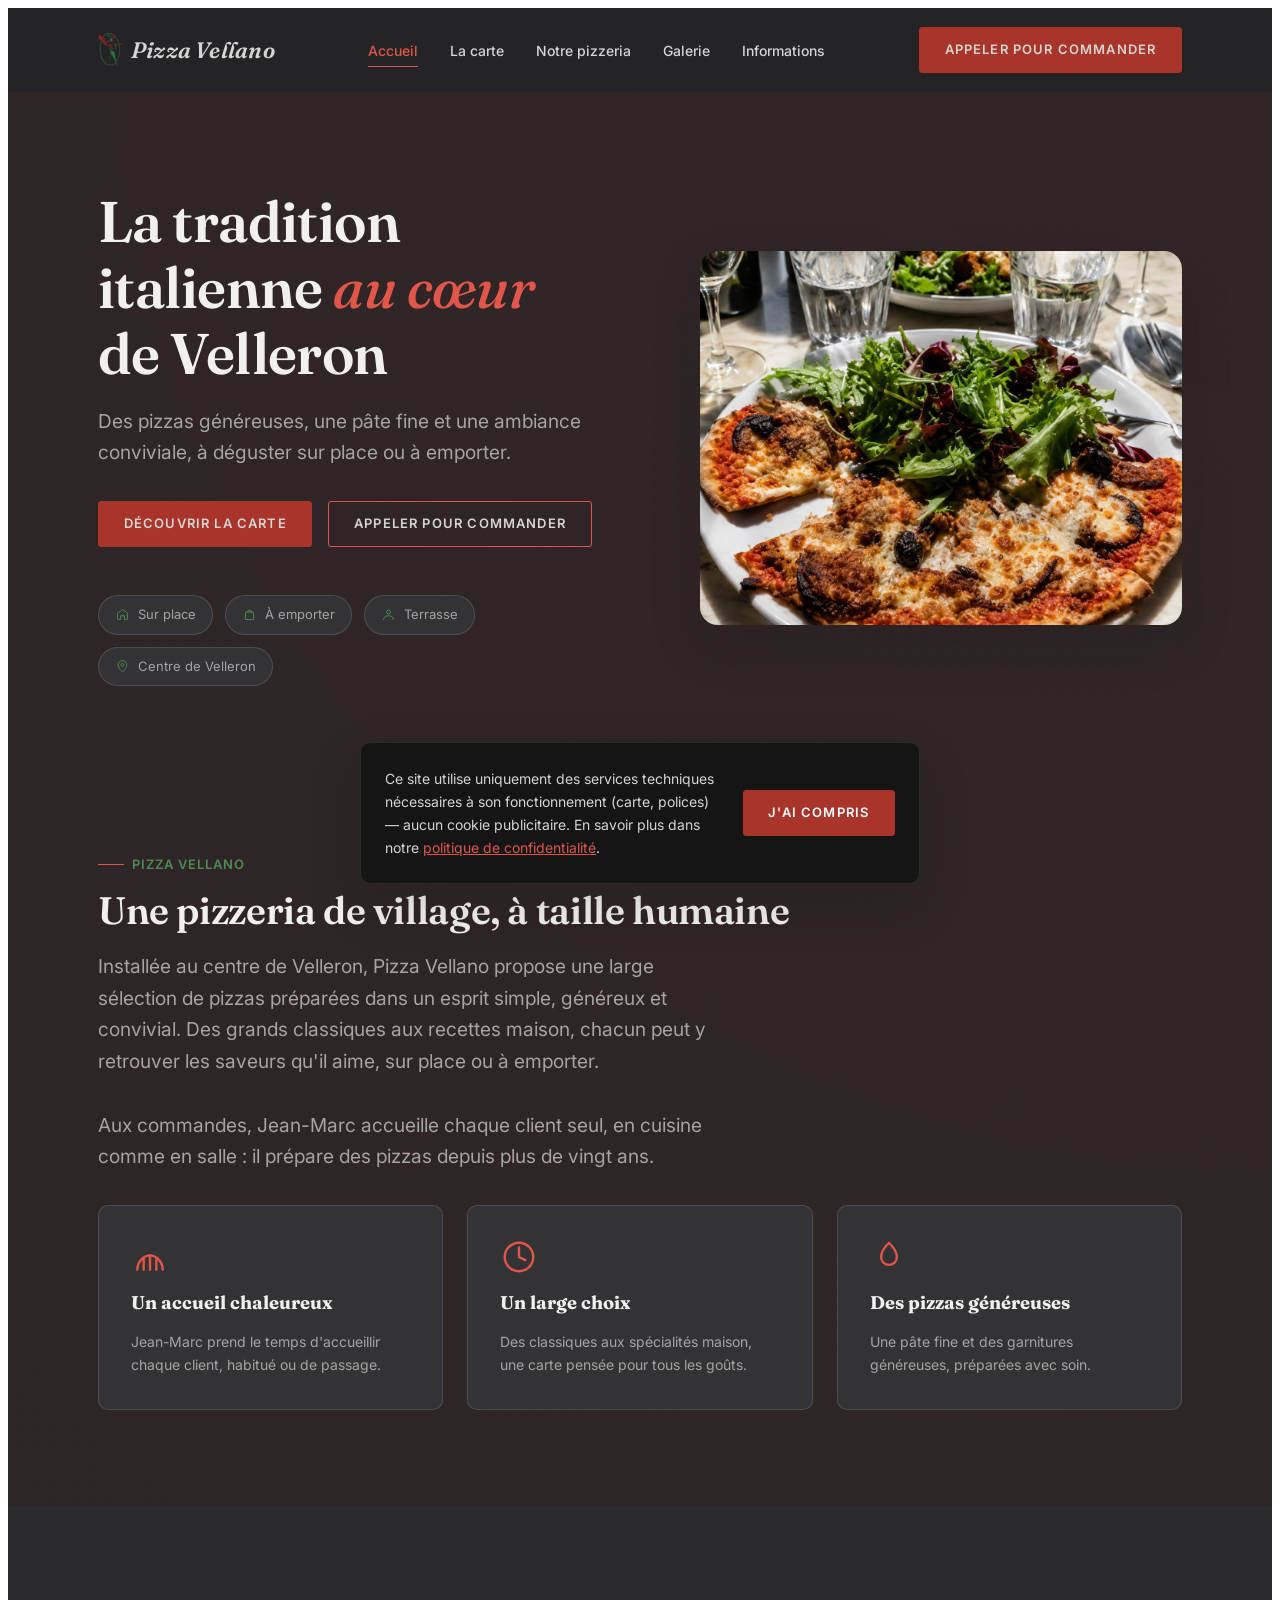
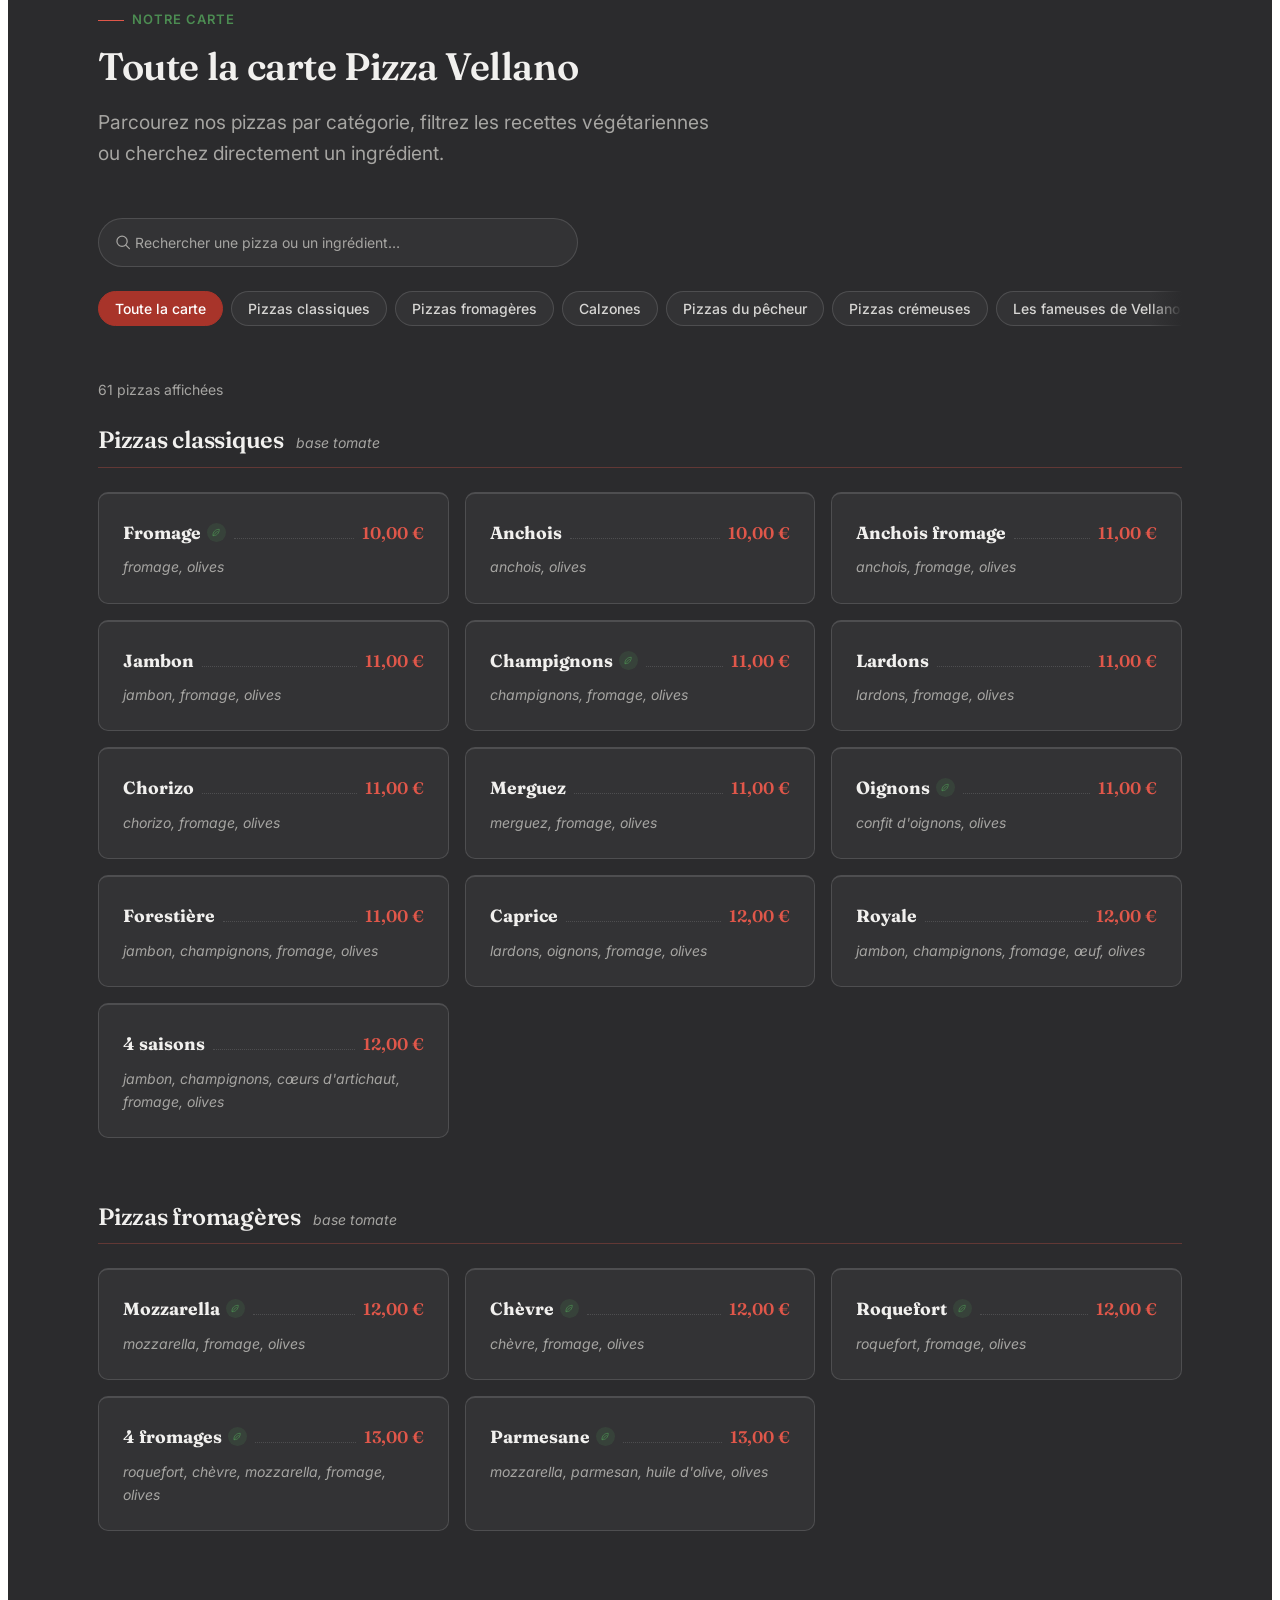
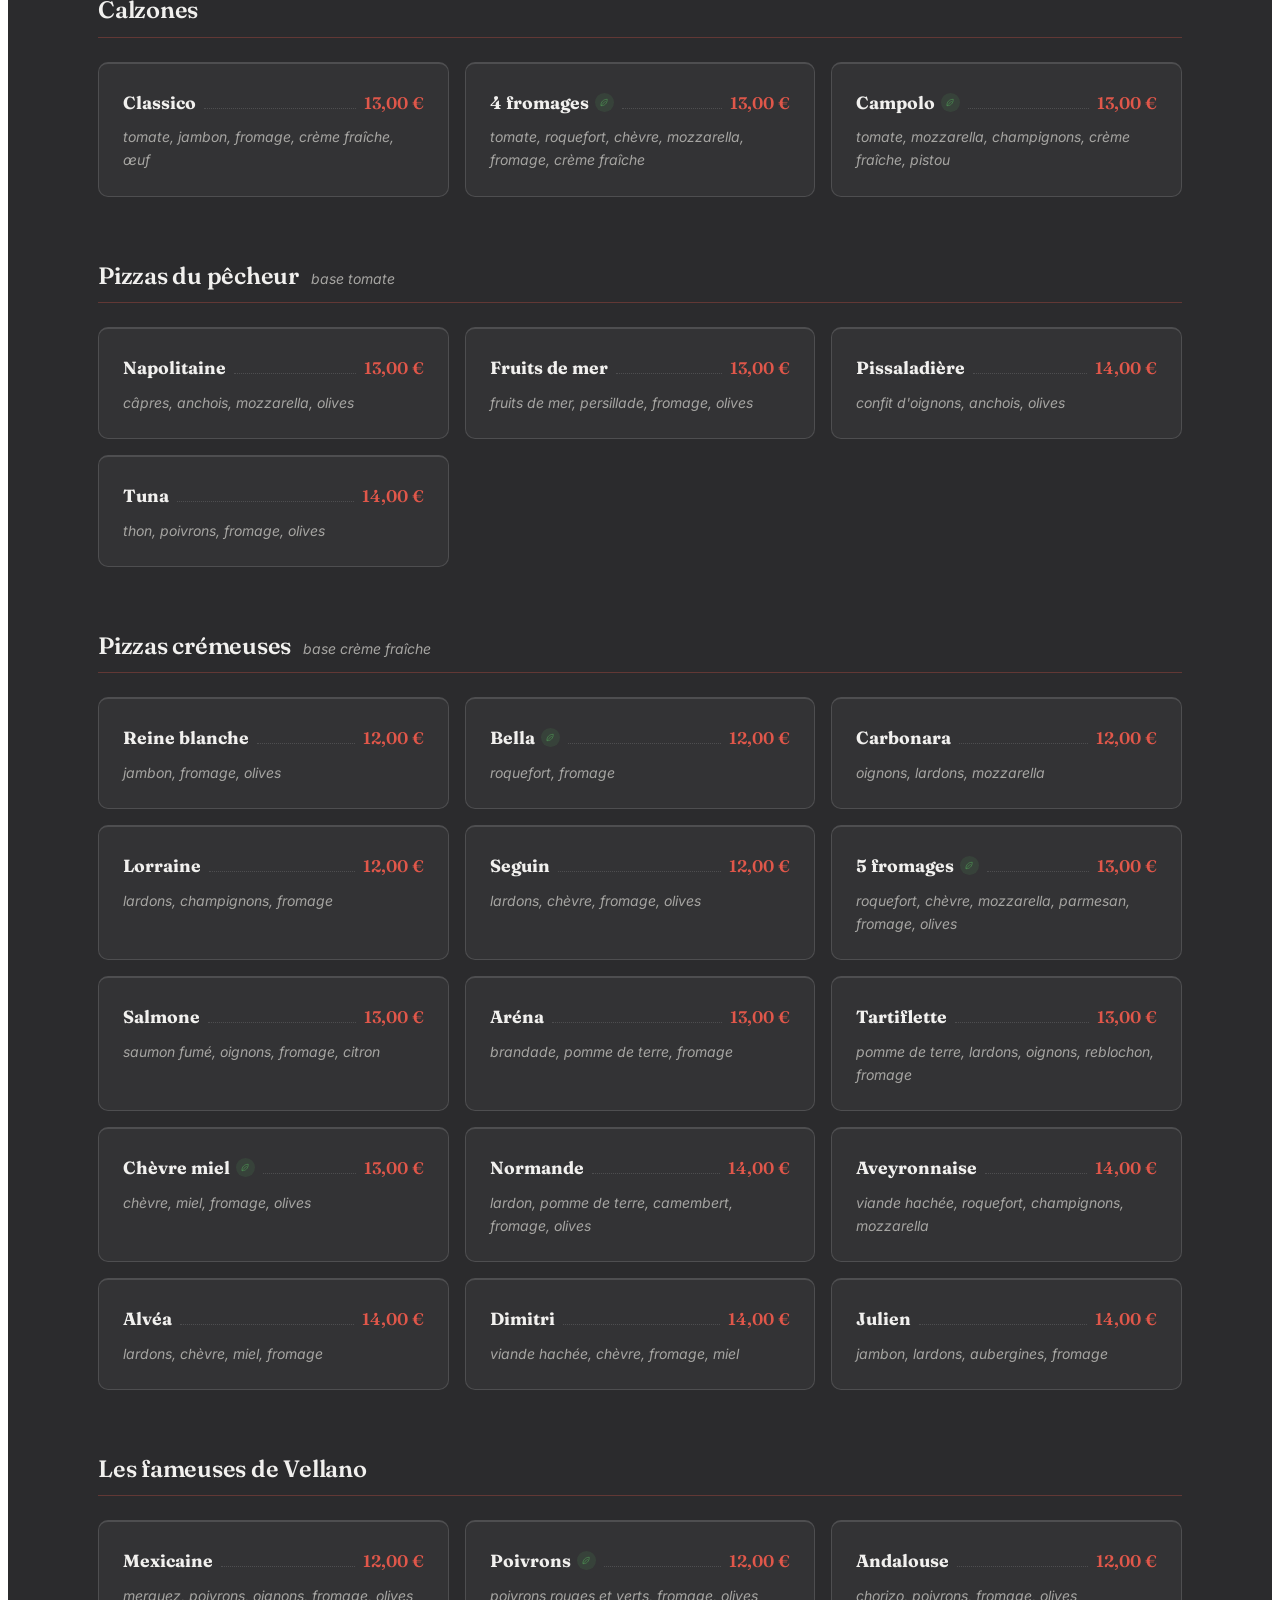
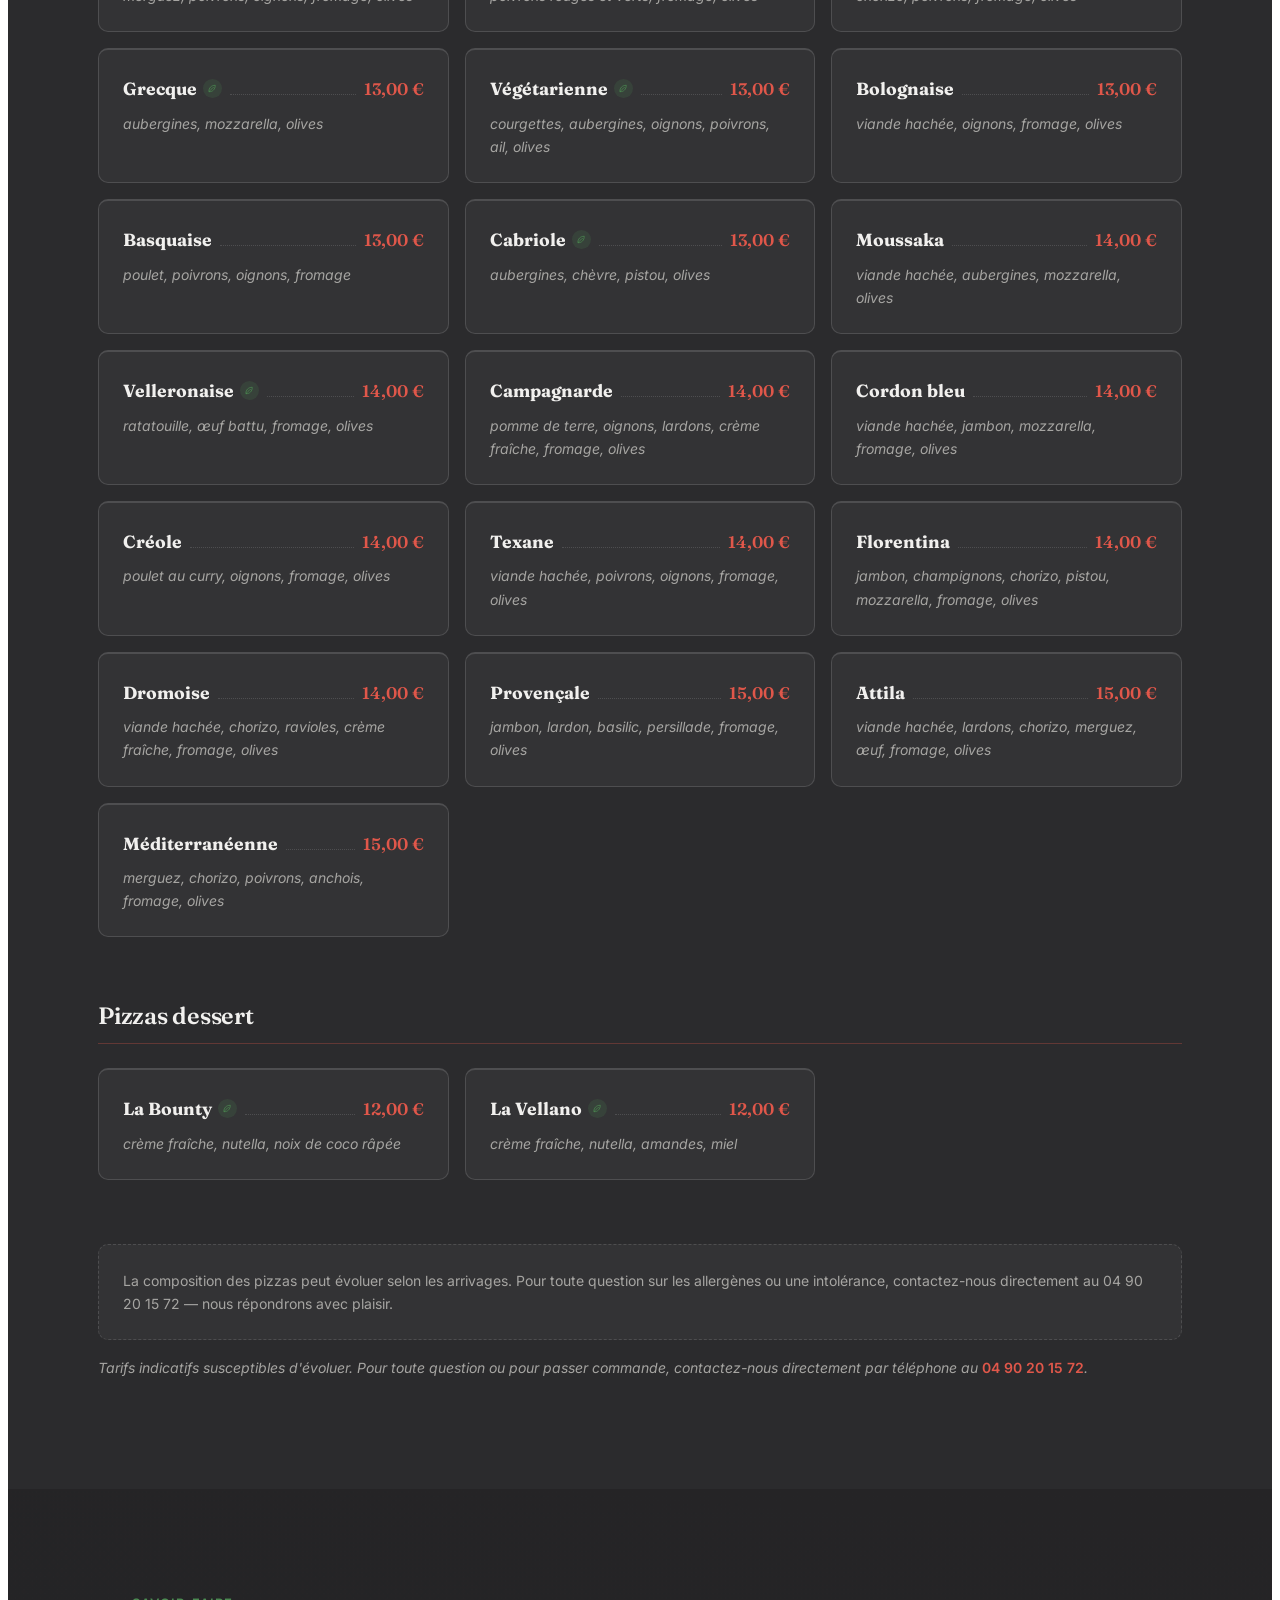
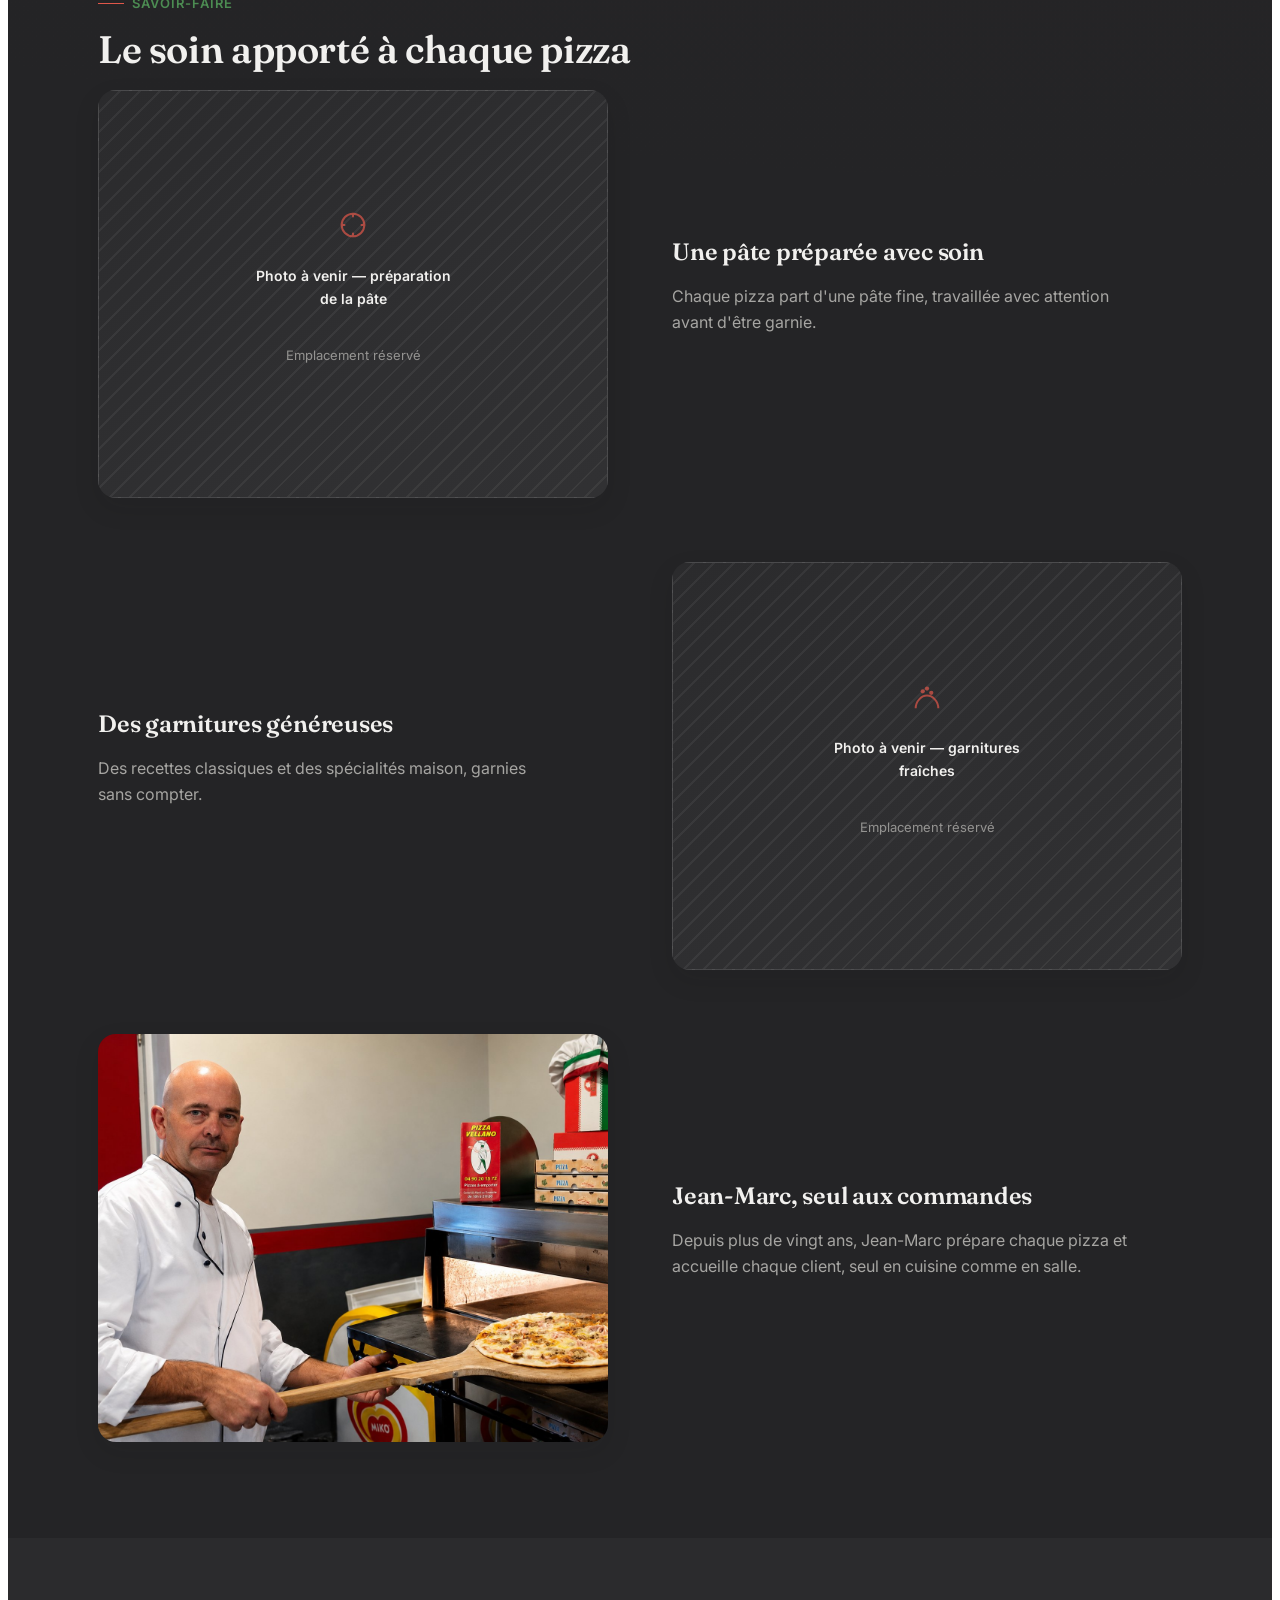
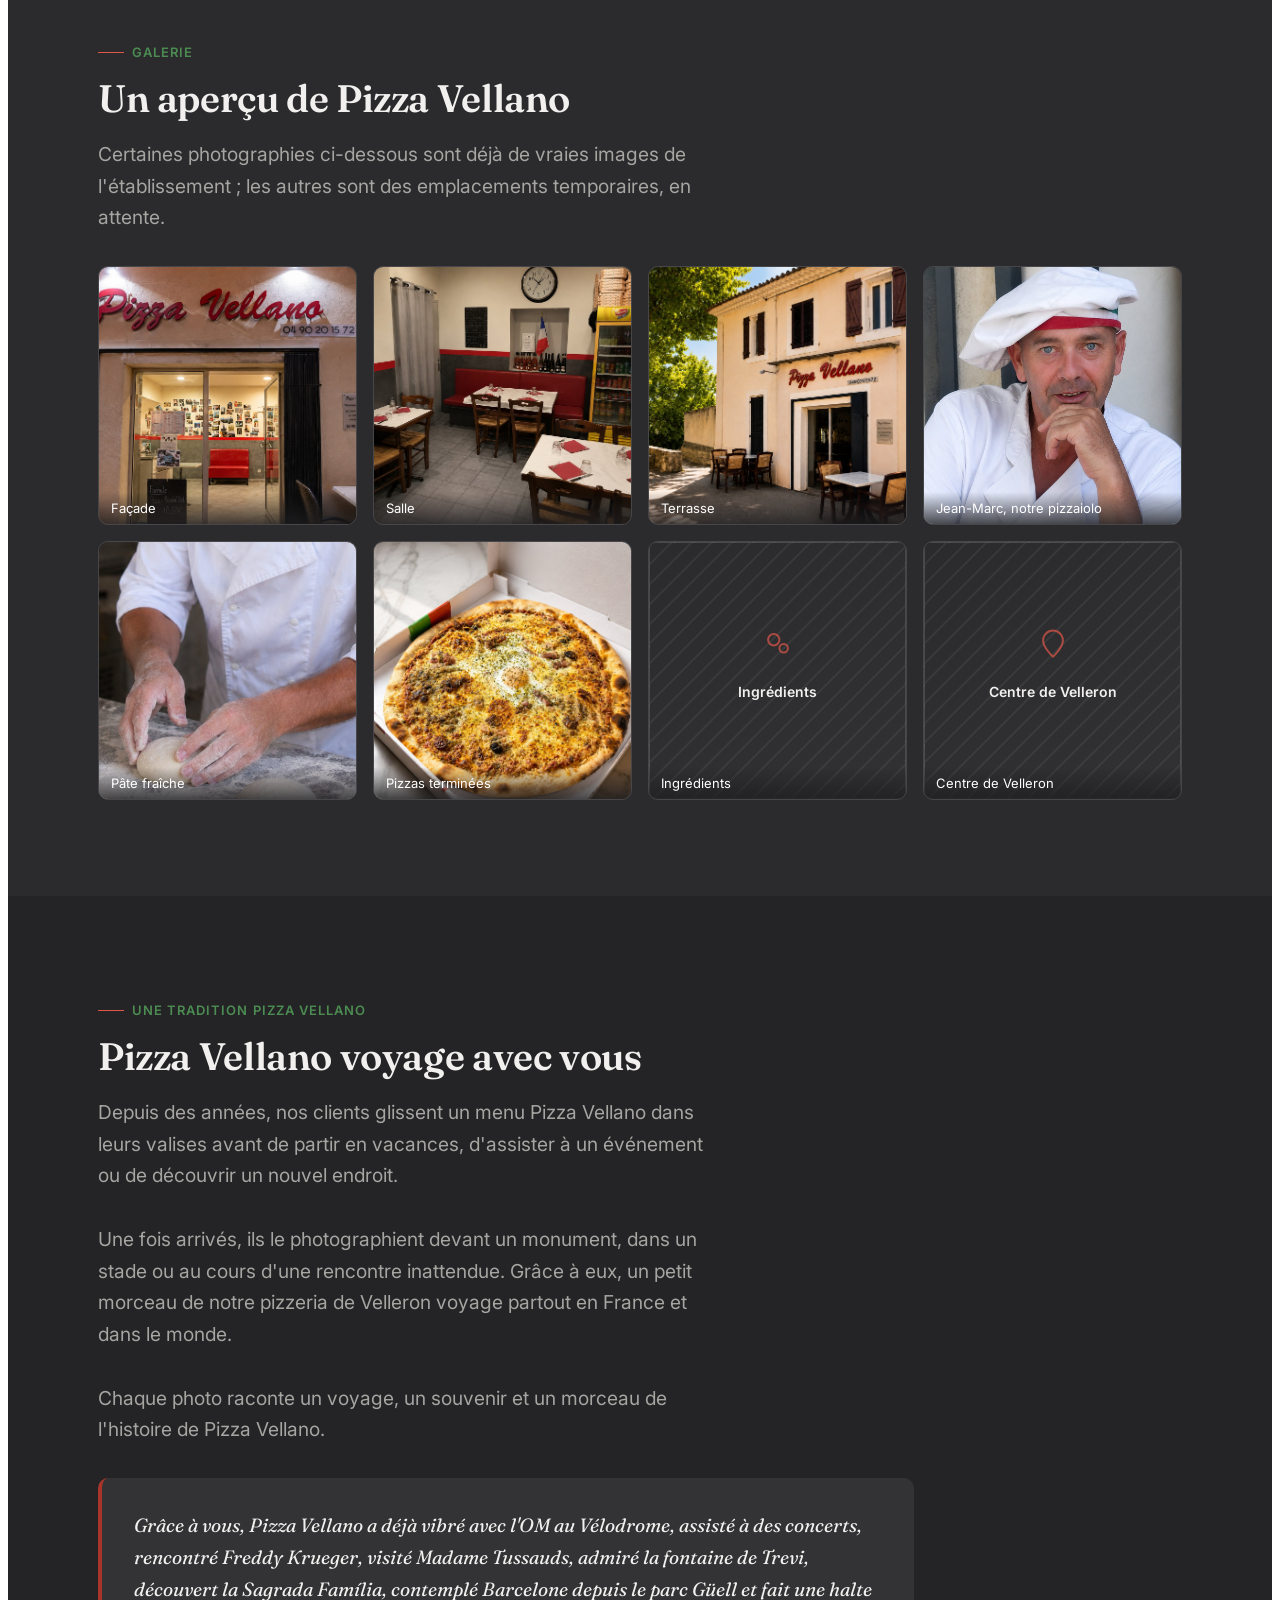
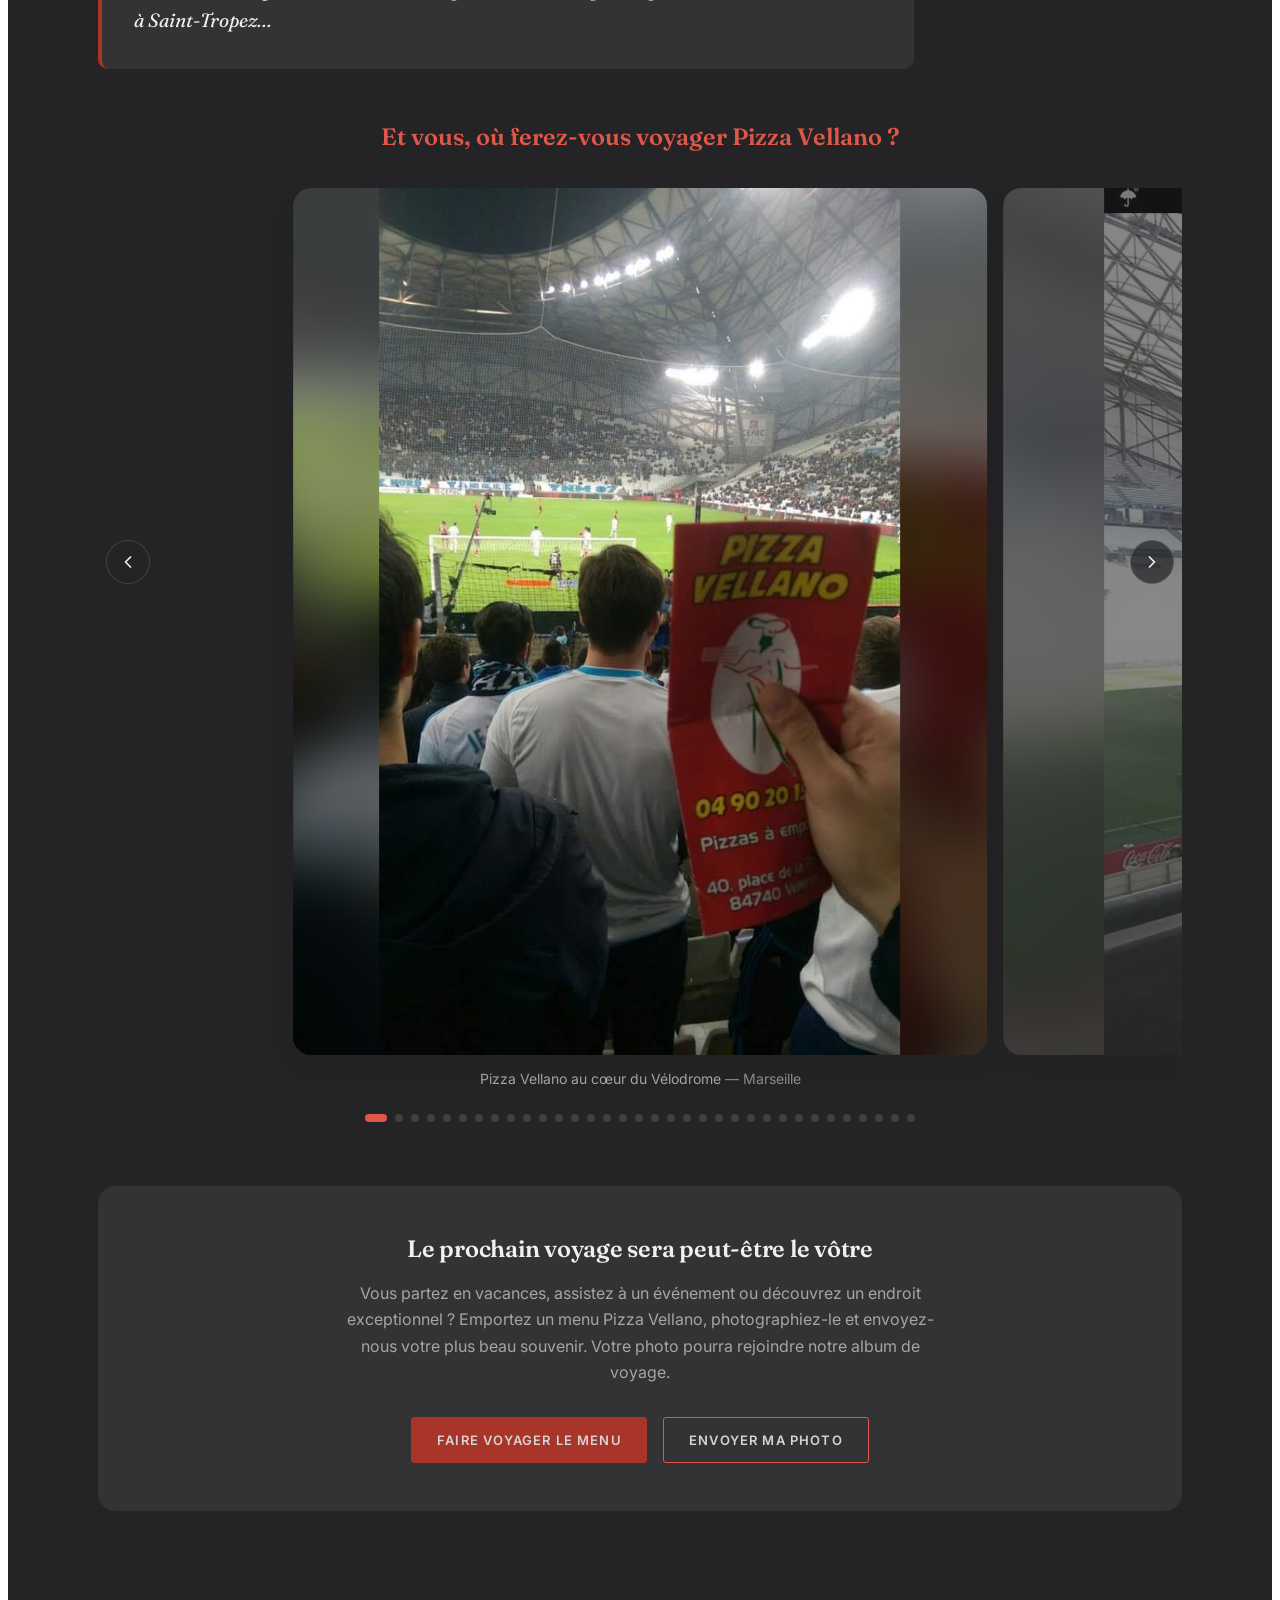
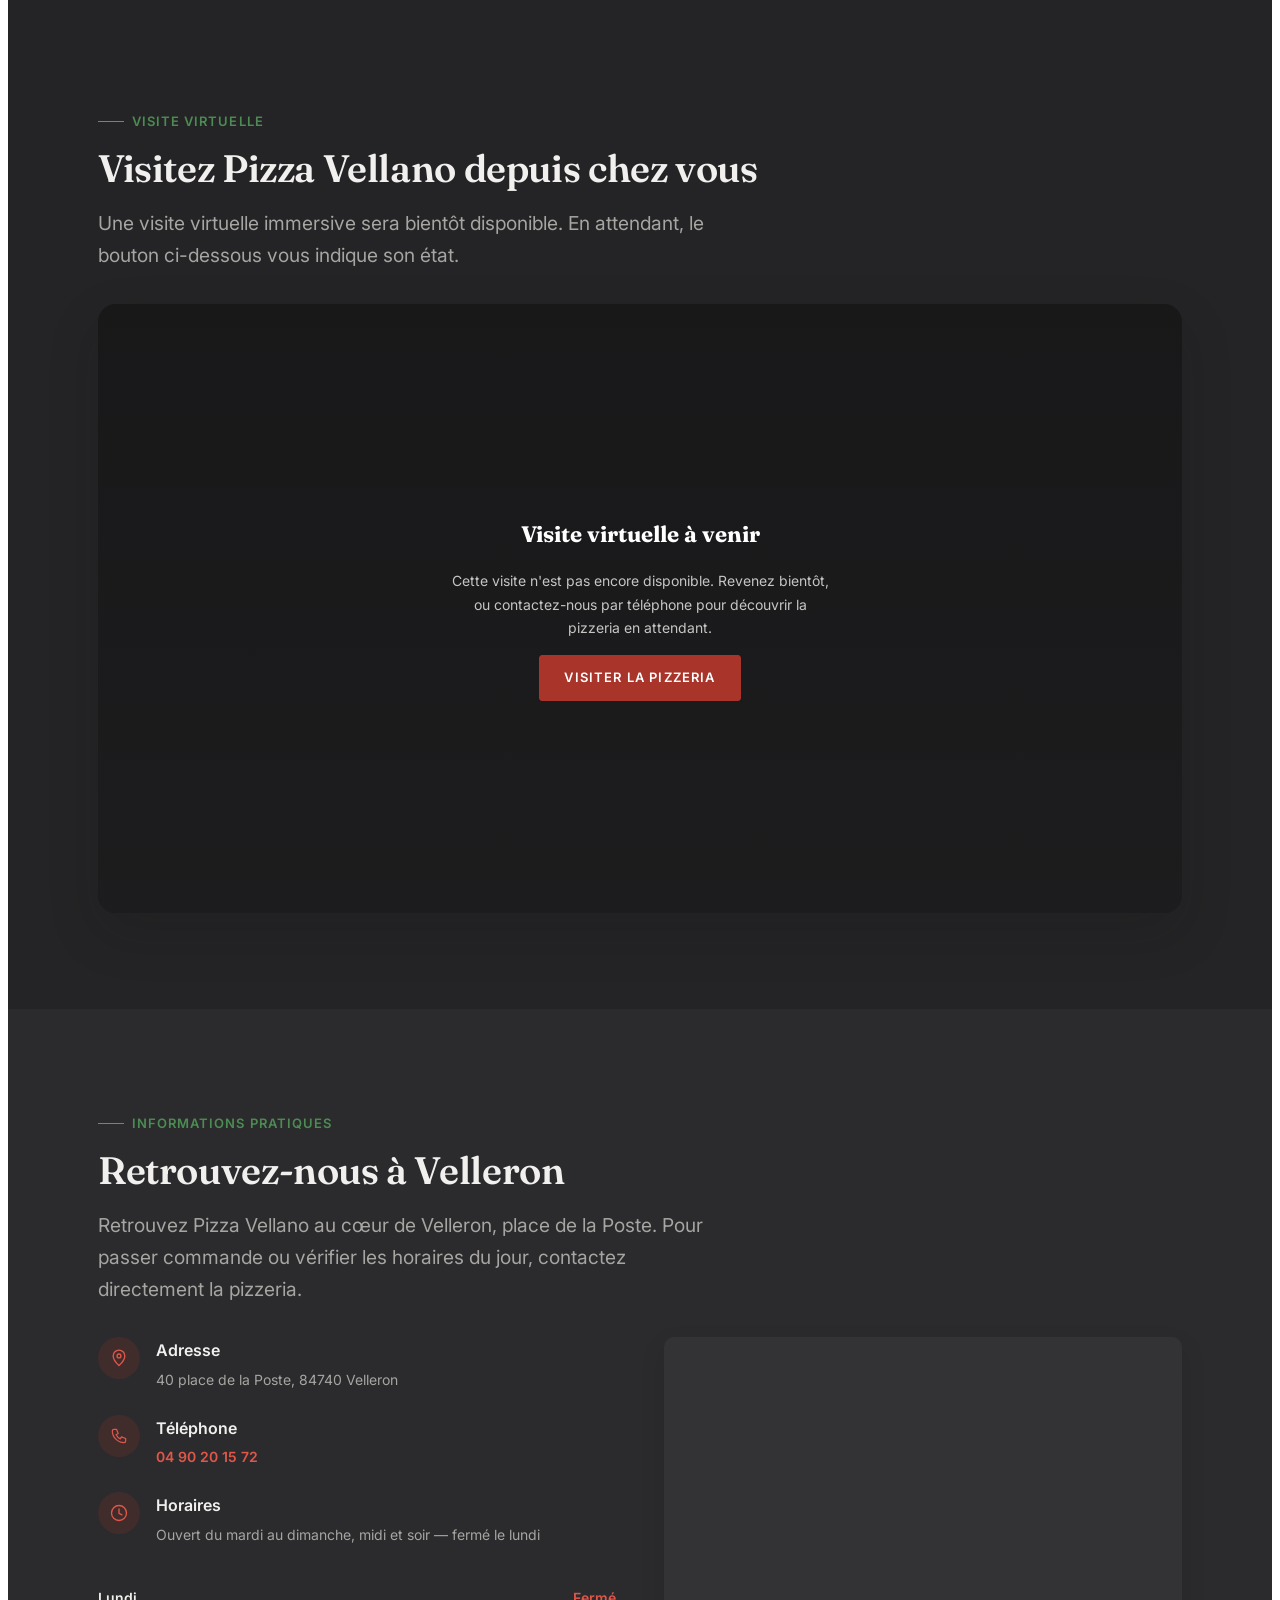
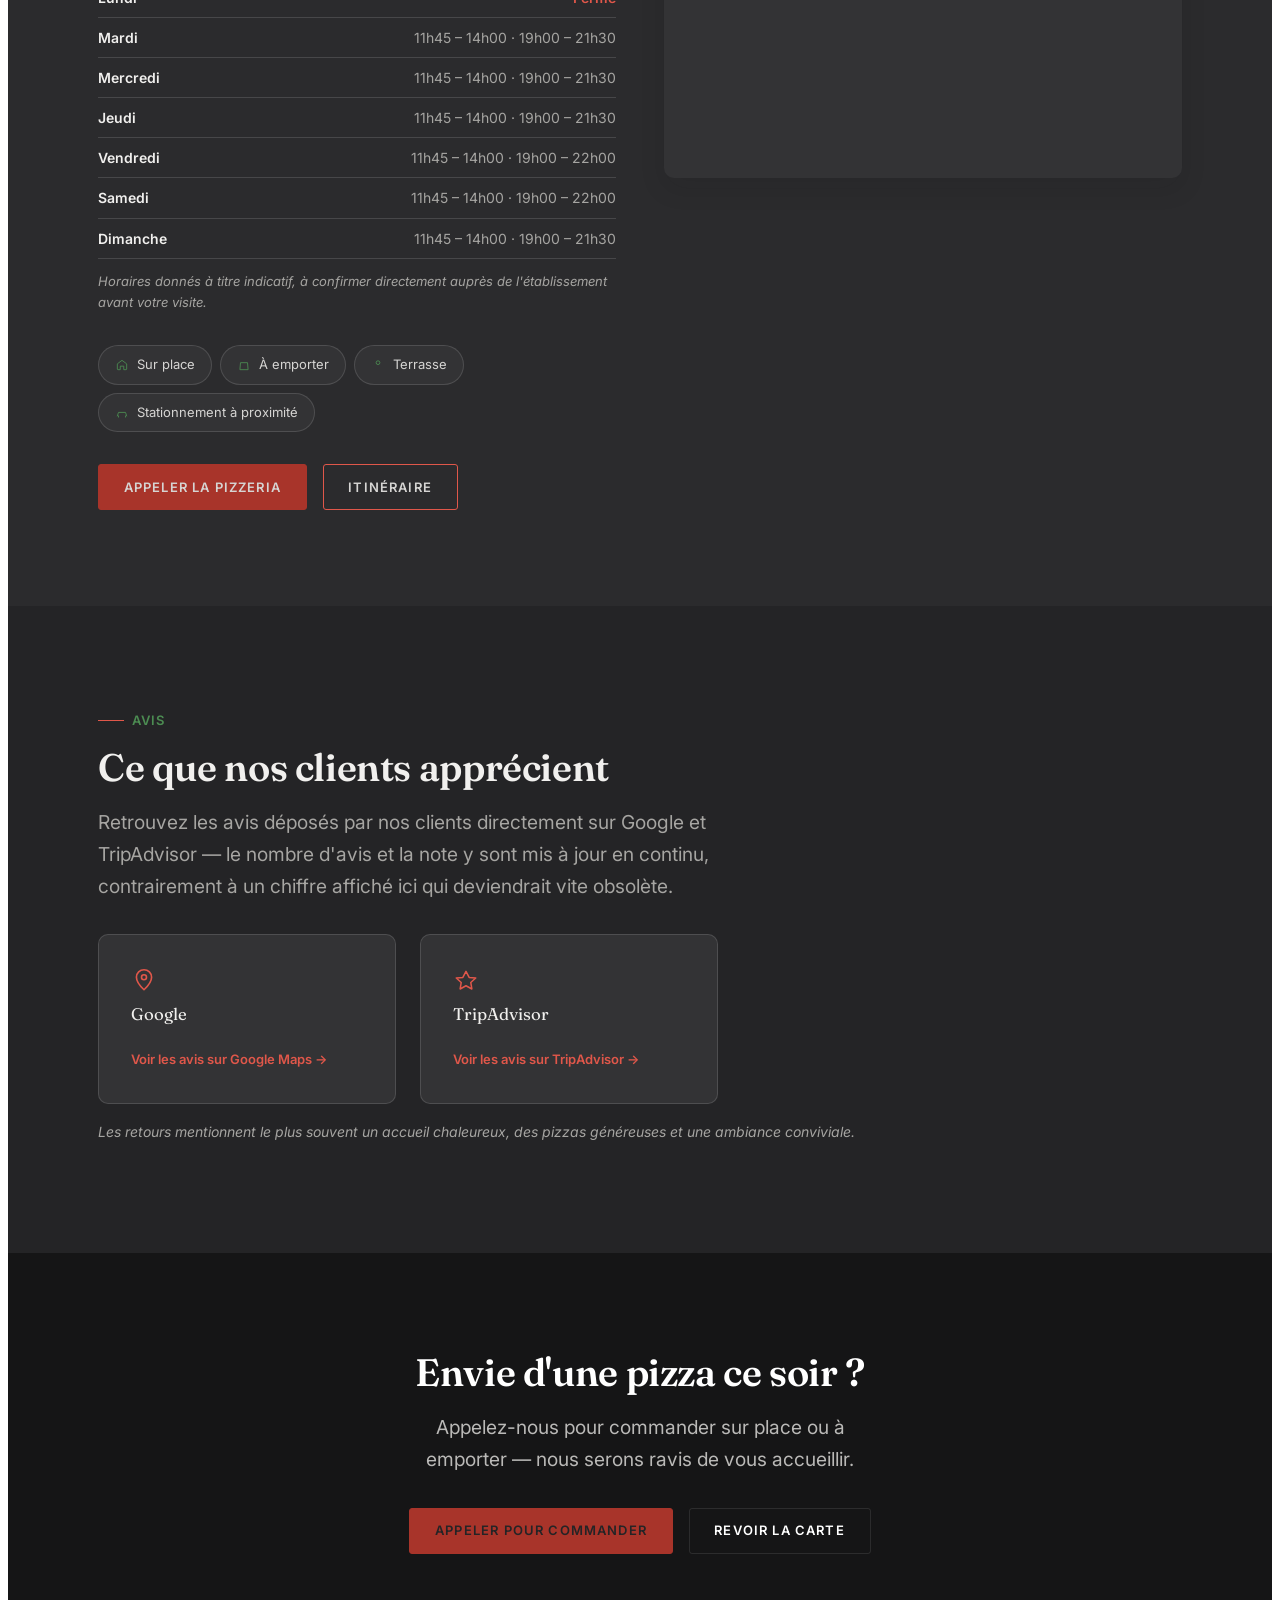
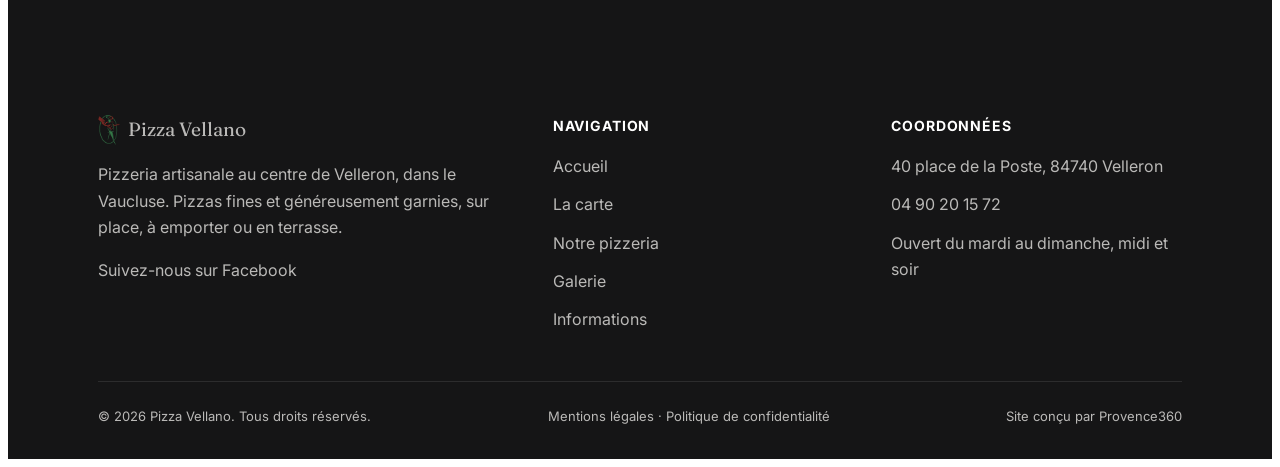
==== commit 3342e97d: "Add real photo for the "Pâte fraîche" gallery item Replaces the placeholder with a photo of Jean-Mar" ====
--- a/index.html
+++ b/index.html
@@ -263,8 +263,8 @@
             <span class="pv-gallery__caption">Jean-Marc, notre pizzaiolo</span>
           </button>
 
-          <button type="button" class="pv-gallery__item" data-caption="Pâte fraîche en cours de préparation (photo à venir)">
-            <div class="pv-placeholder"><svg class="pv-placeholder__icon" viewBox="0 0 24 24" fill="none"><circle cx="12" cy="12" r="8" stroke="currentColor" stroke-width="1.4"/></svg><p class="pv-placeholder__label">Pâte fraîche</p></div>
+          <button type="button" class="pv-gallery__item" data-caption="Pâte fraîche en cours de préparation">
+            <img class="pv-gallery__img" src="assets/images/placeholders/pate-fraiche.jpg" alt="Jean-Marc façonnant des pâtons de pâte fraîche" loading="lazy">
             <span class="pv-gallery__caption">Pâte fraîche</span>
           </button>
 
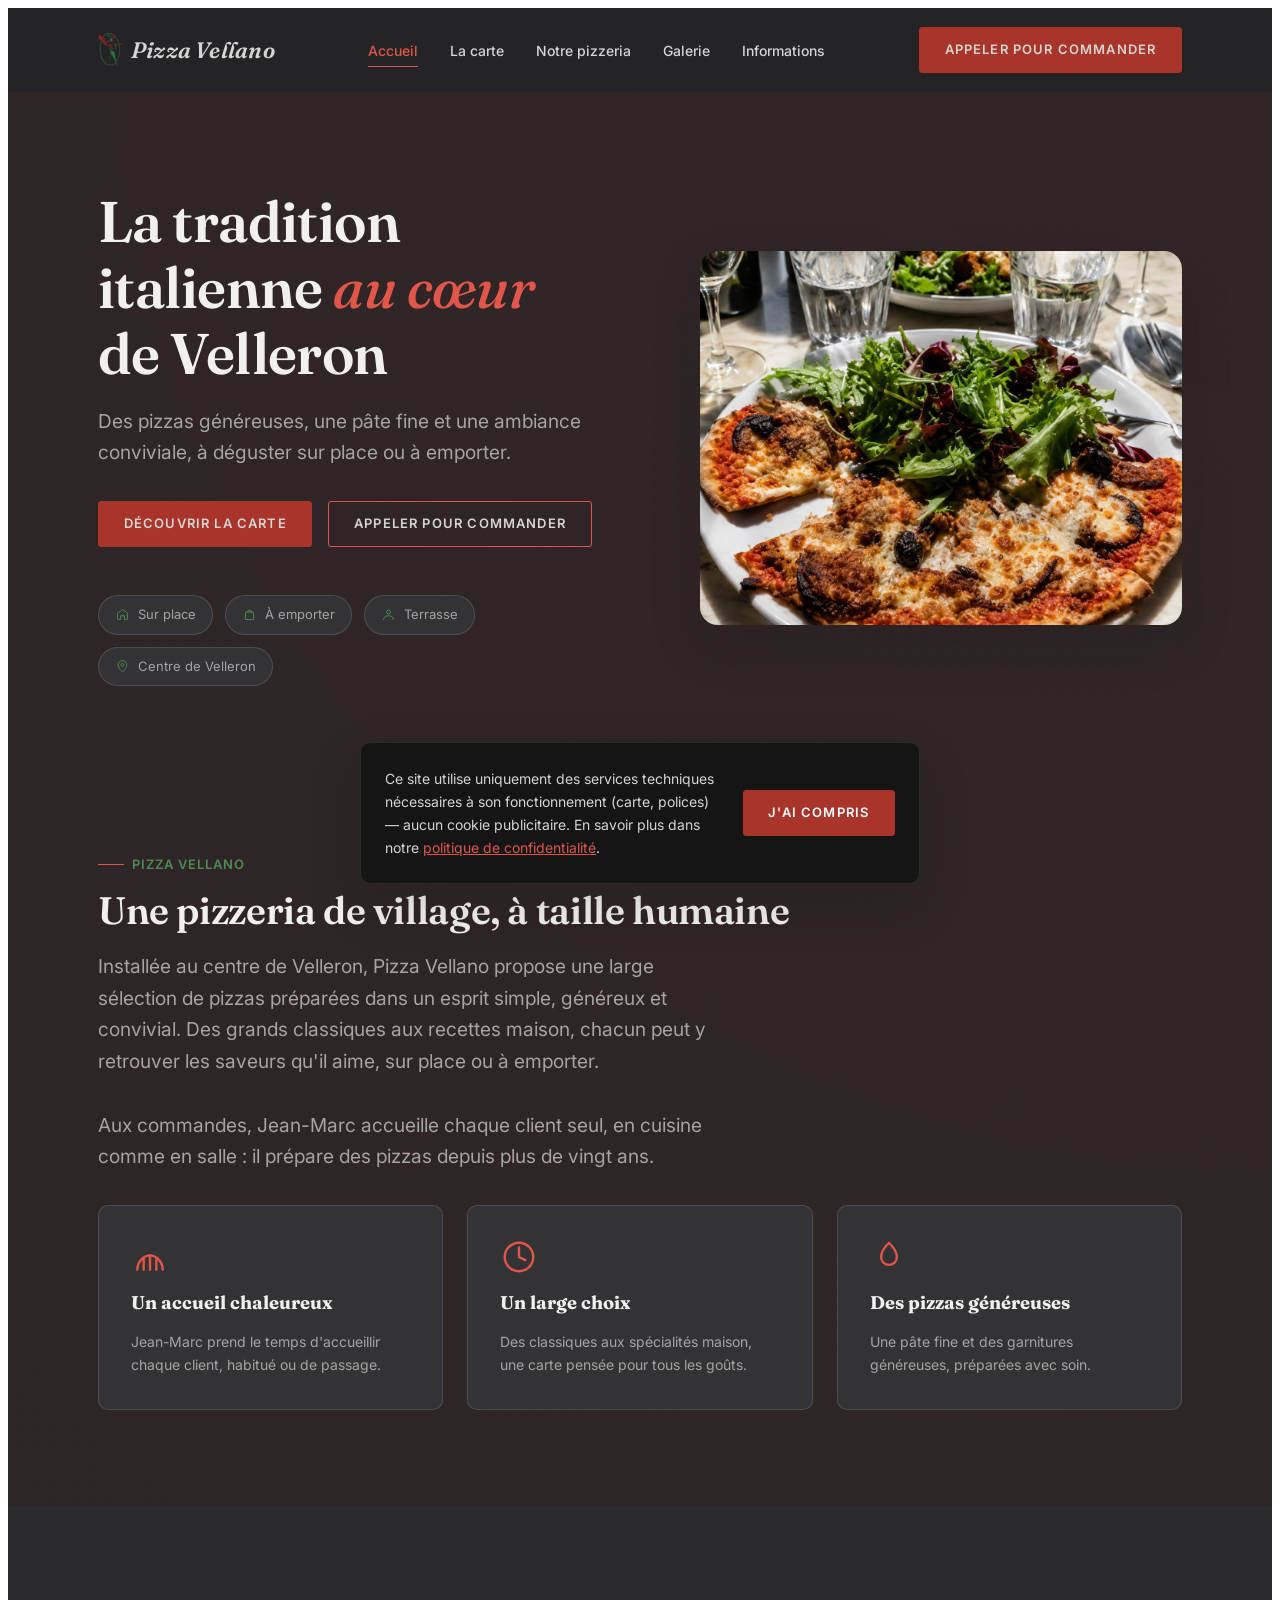
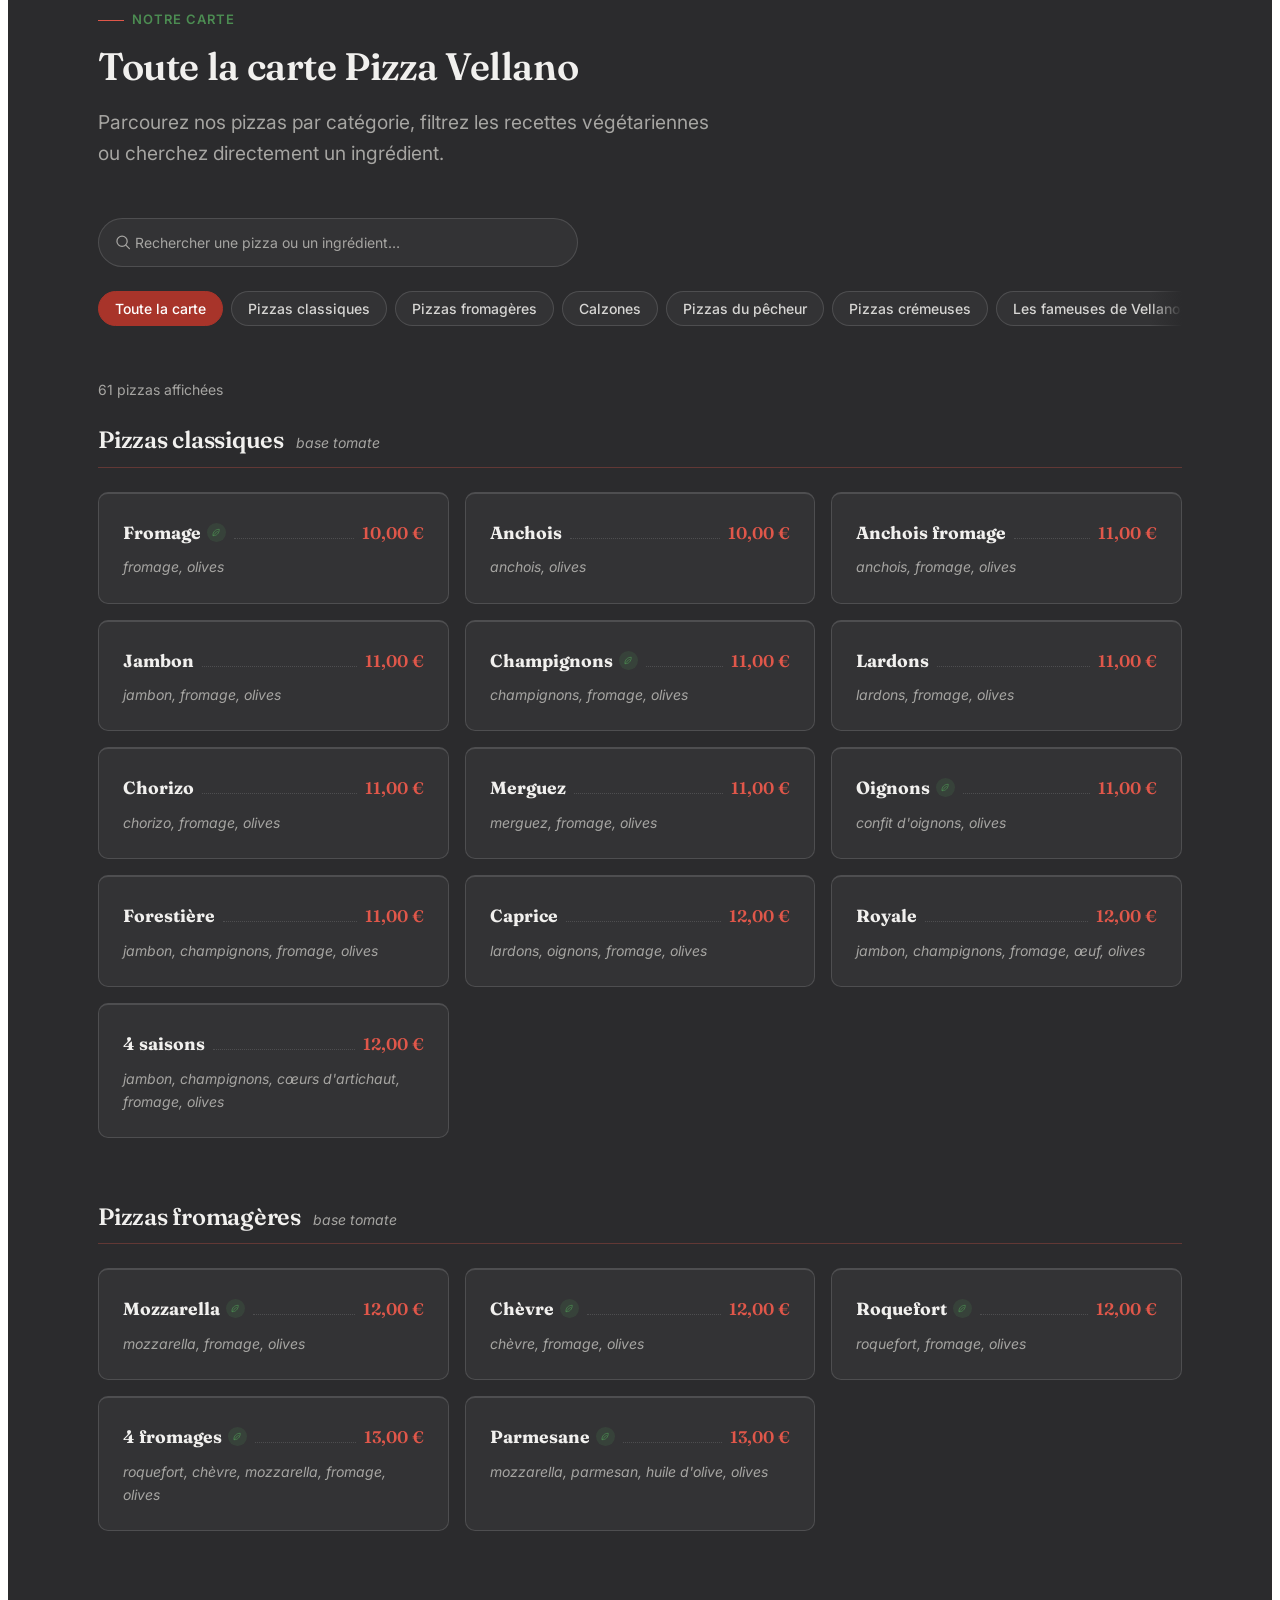
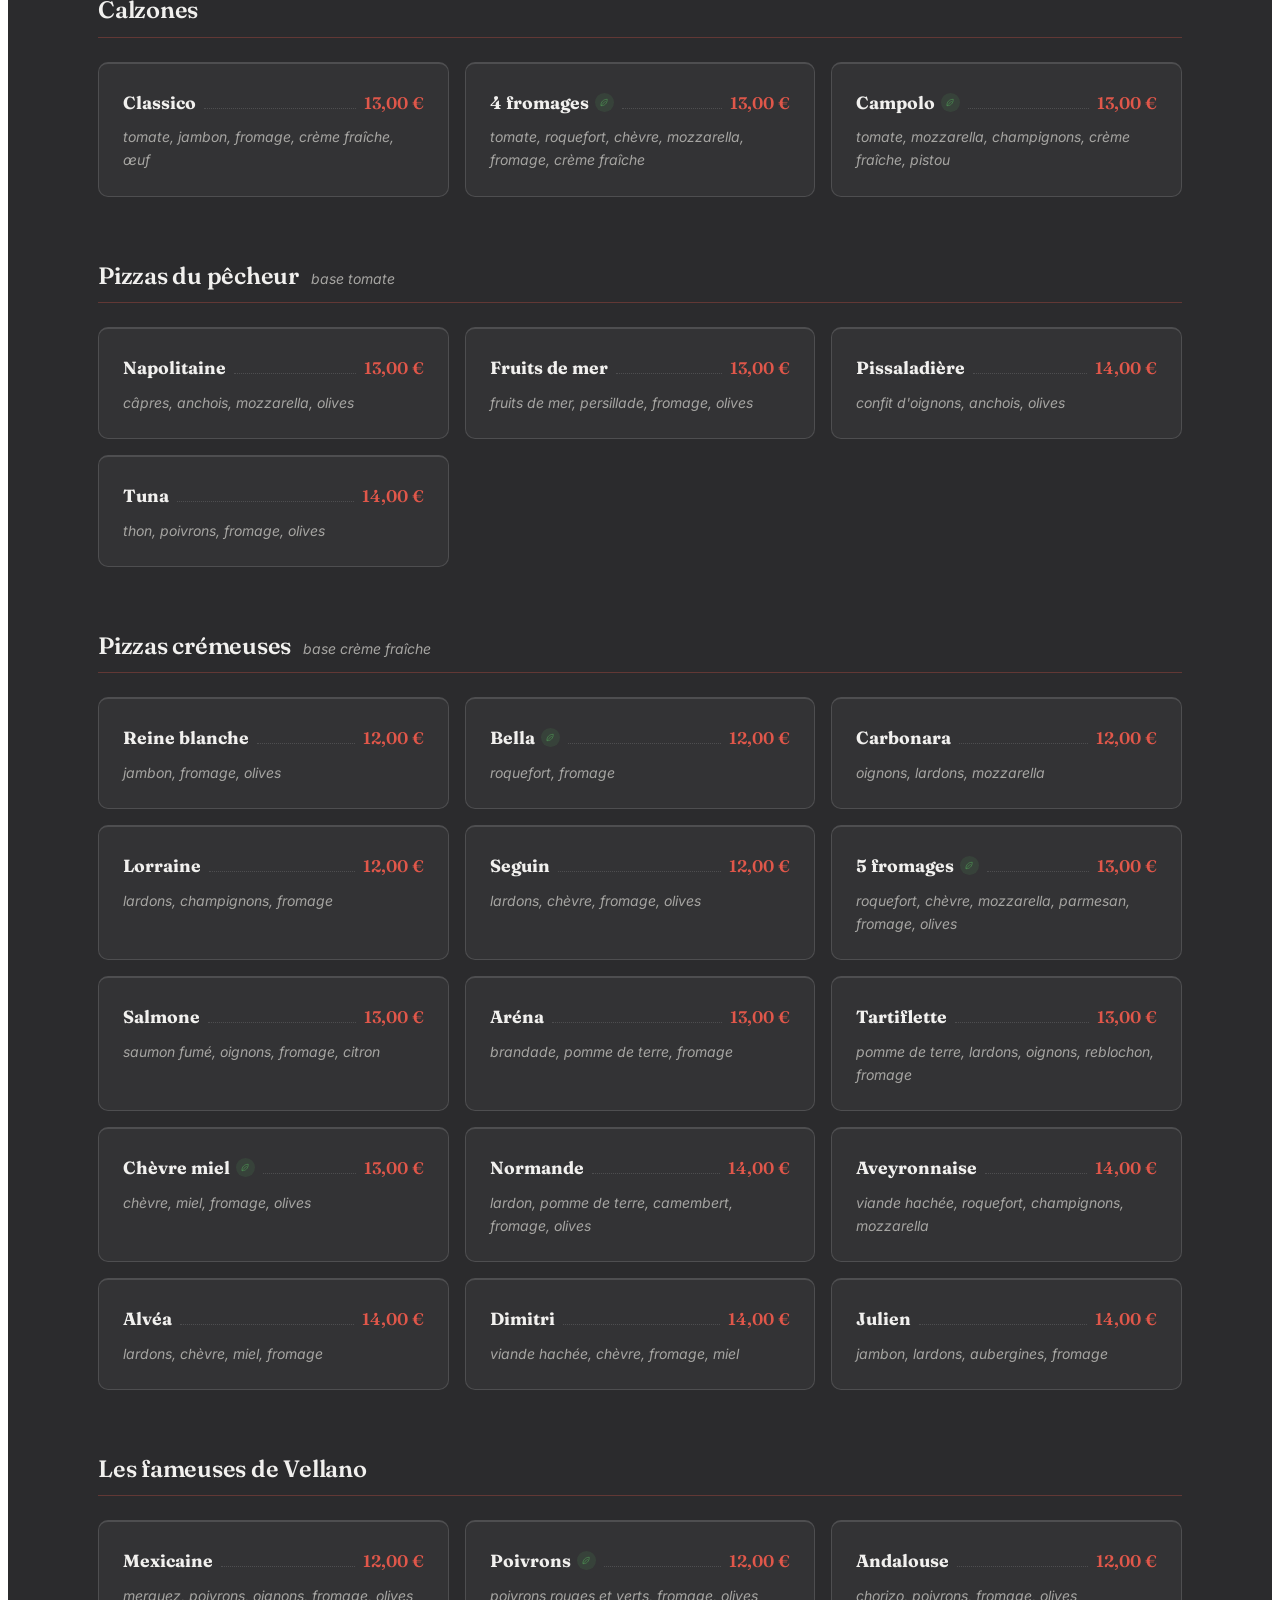
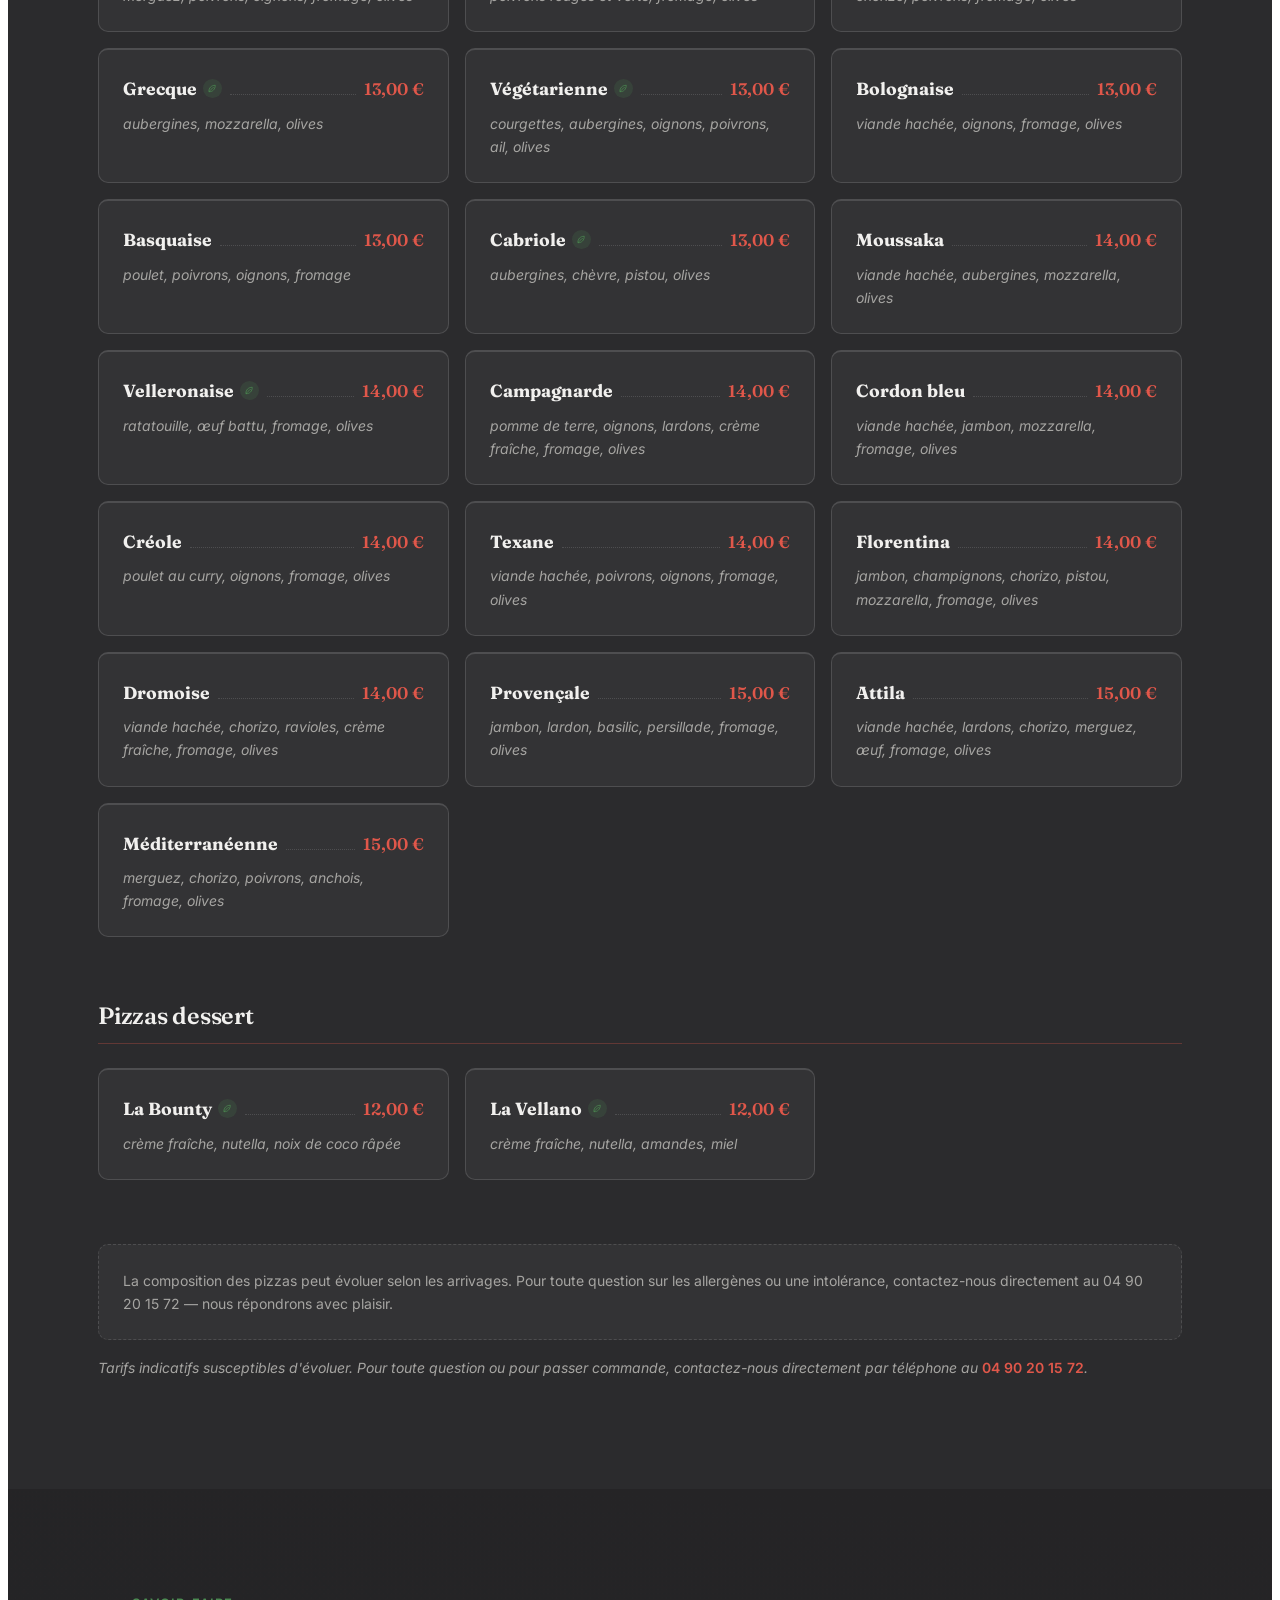
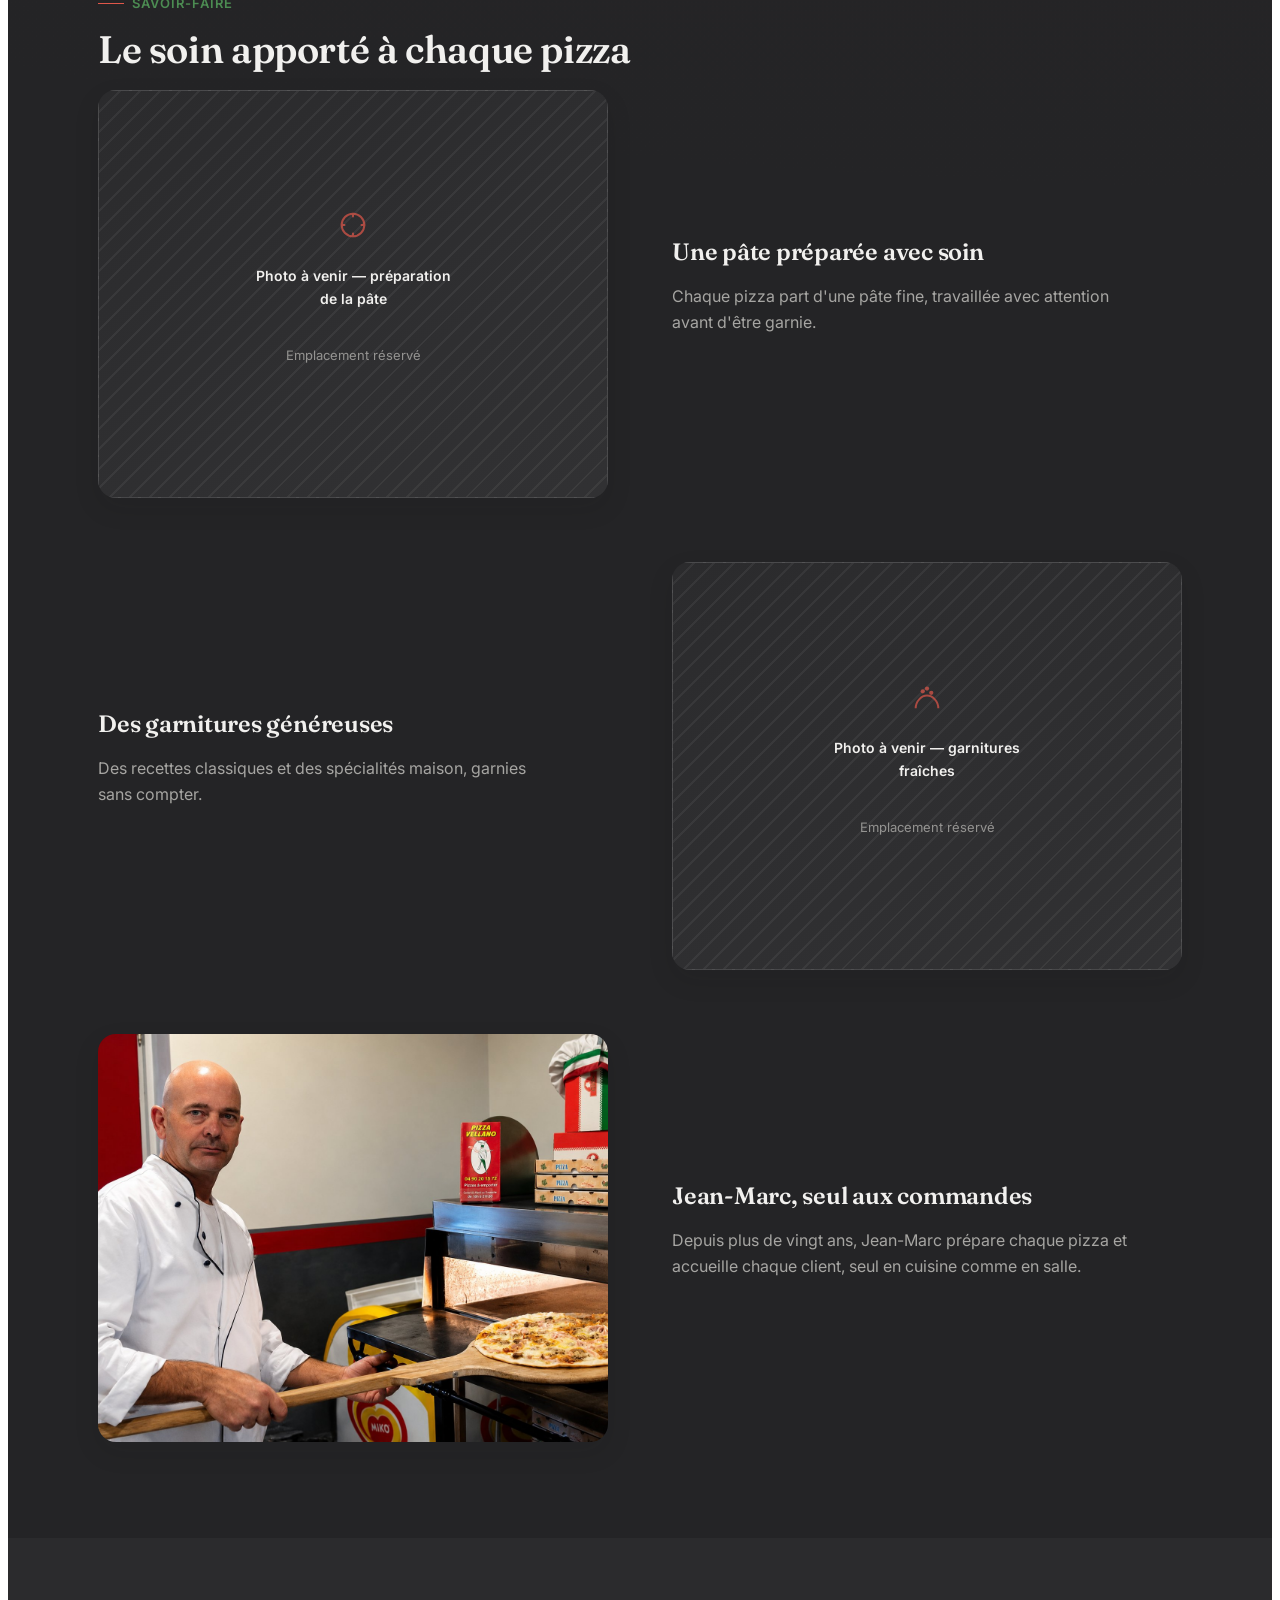
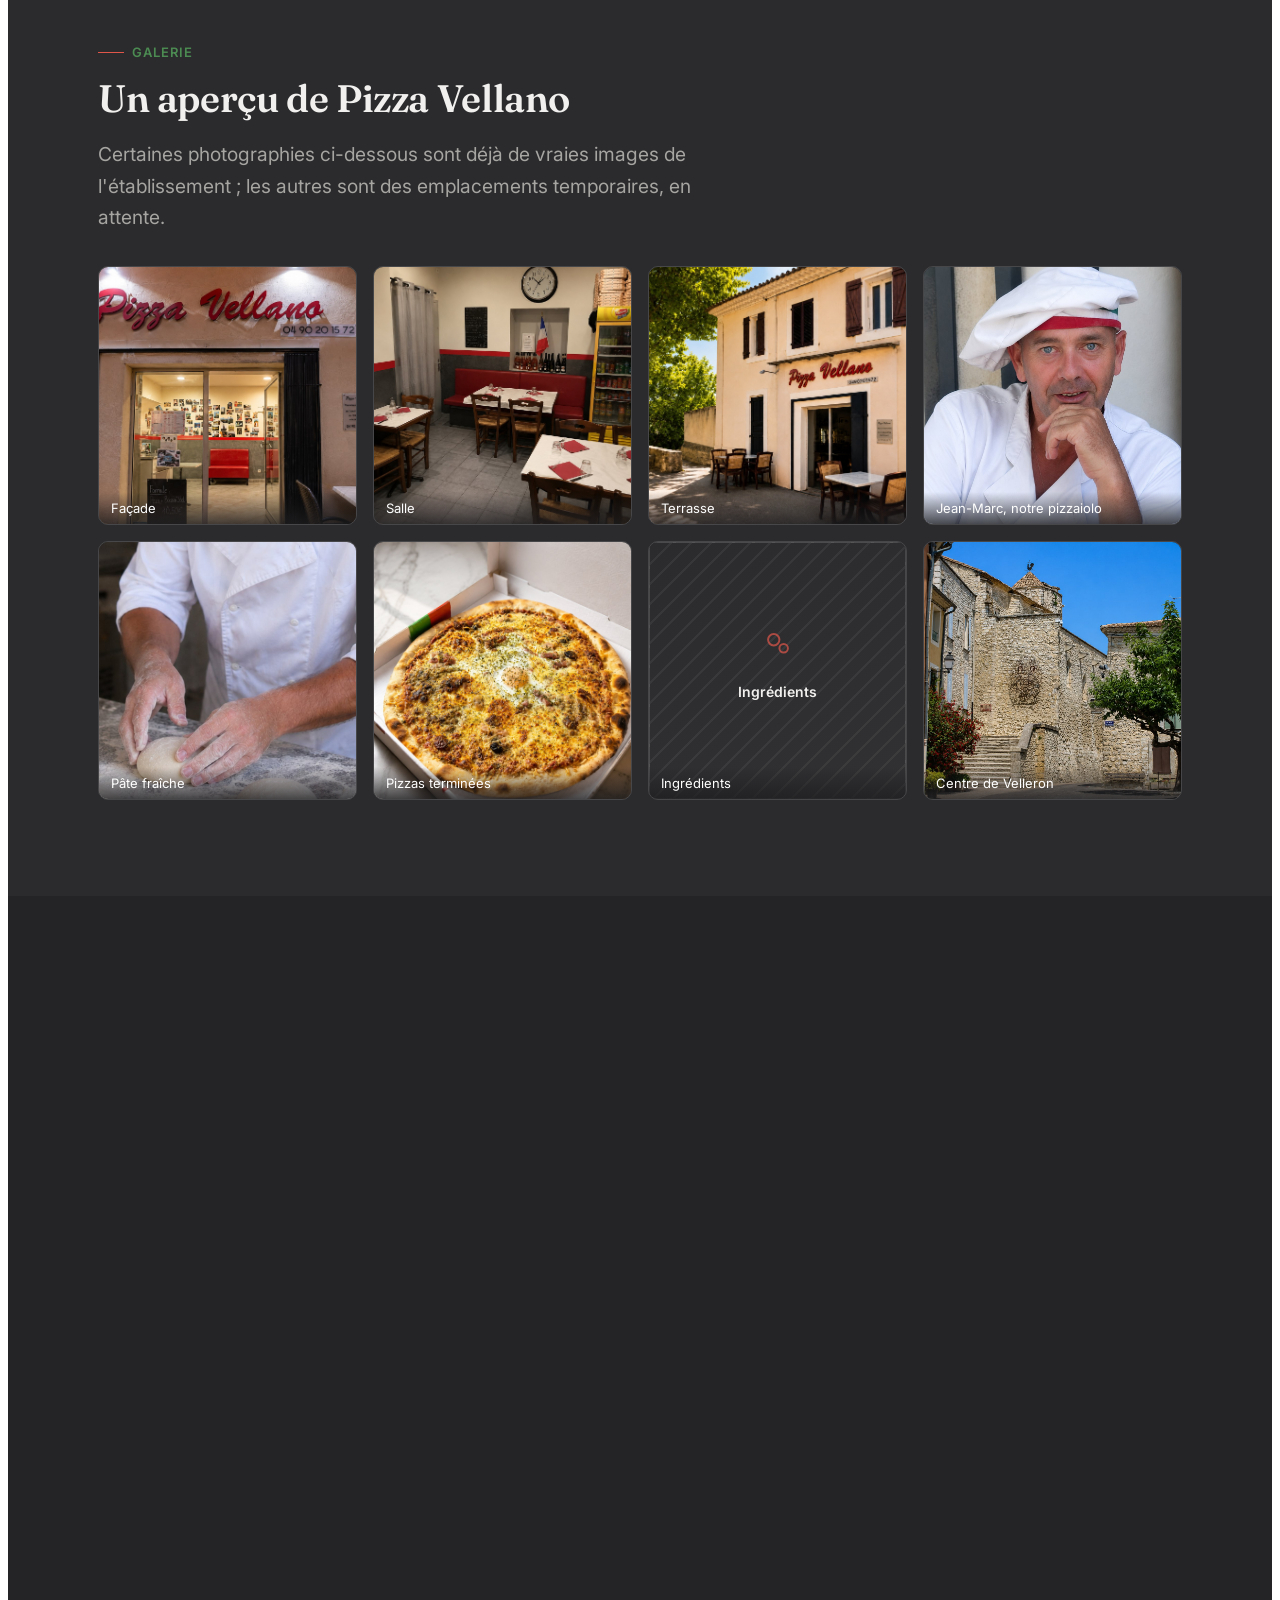
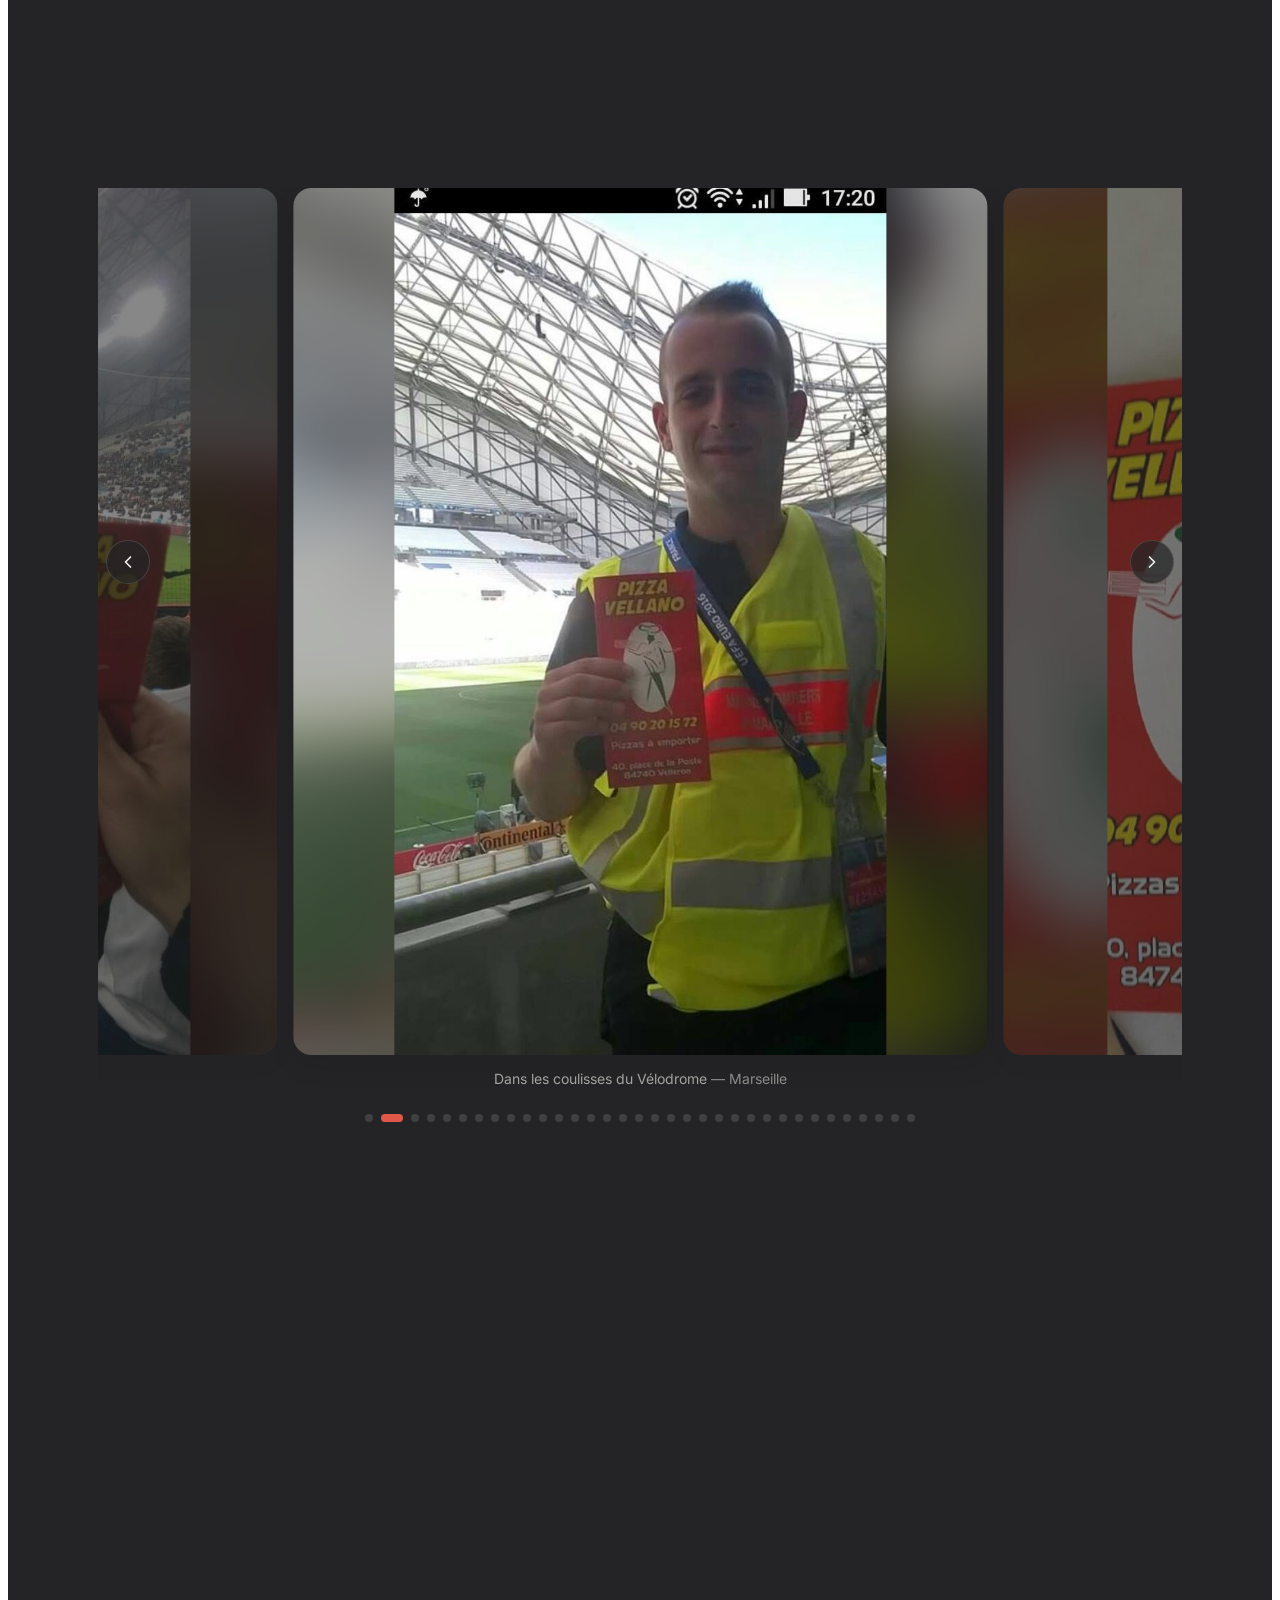
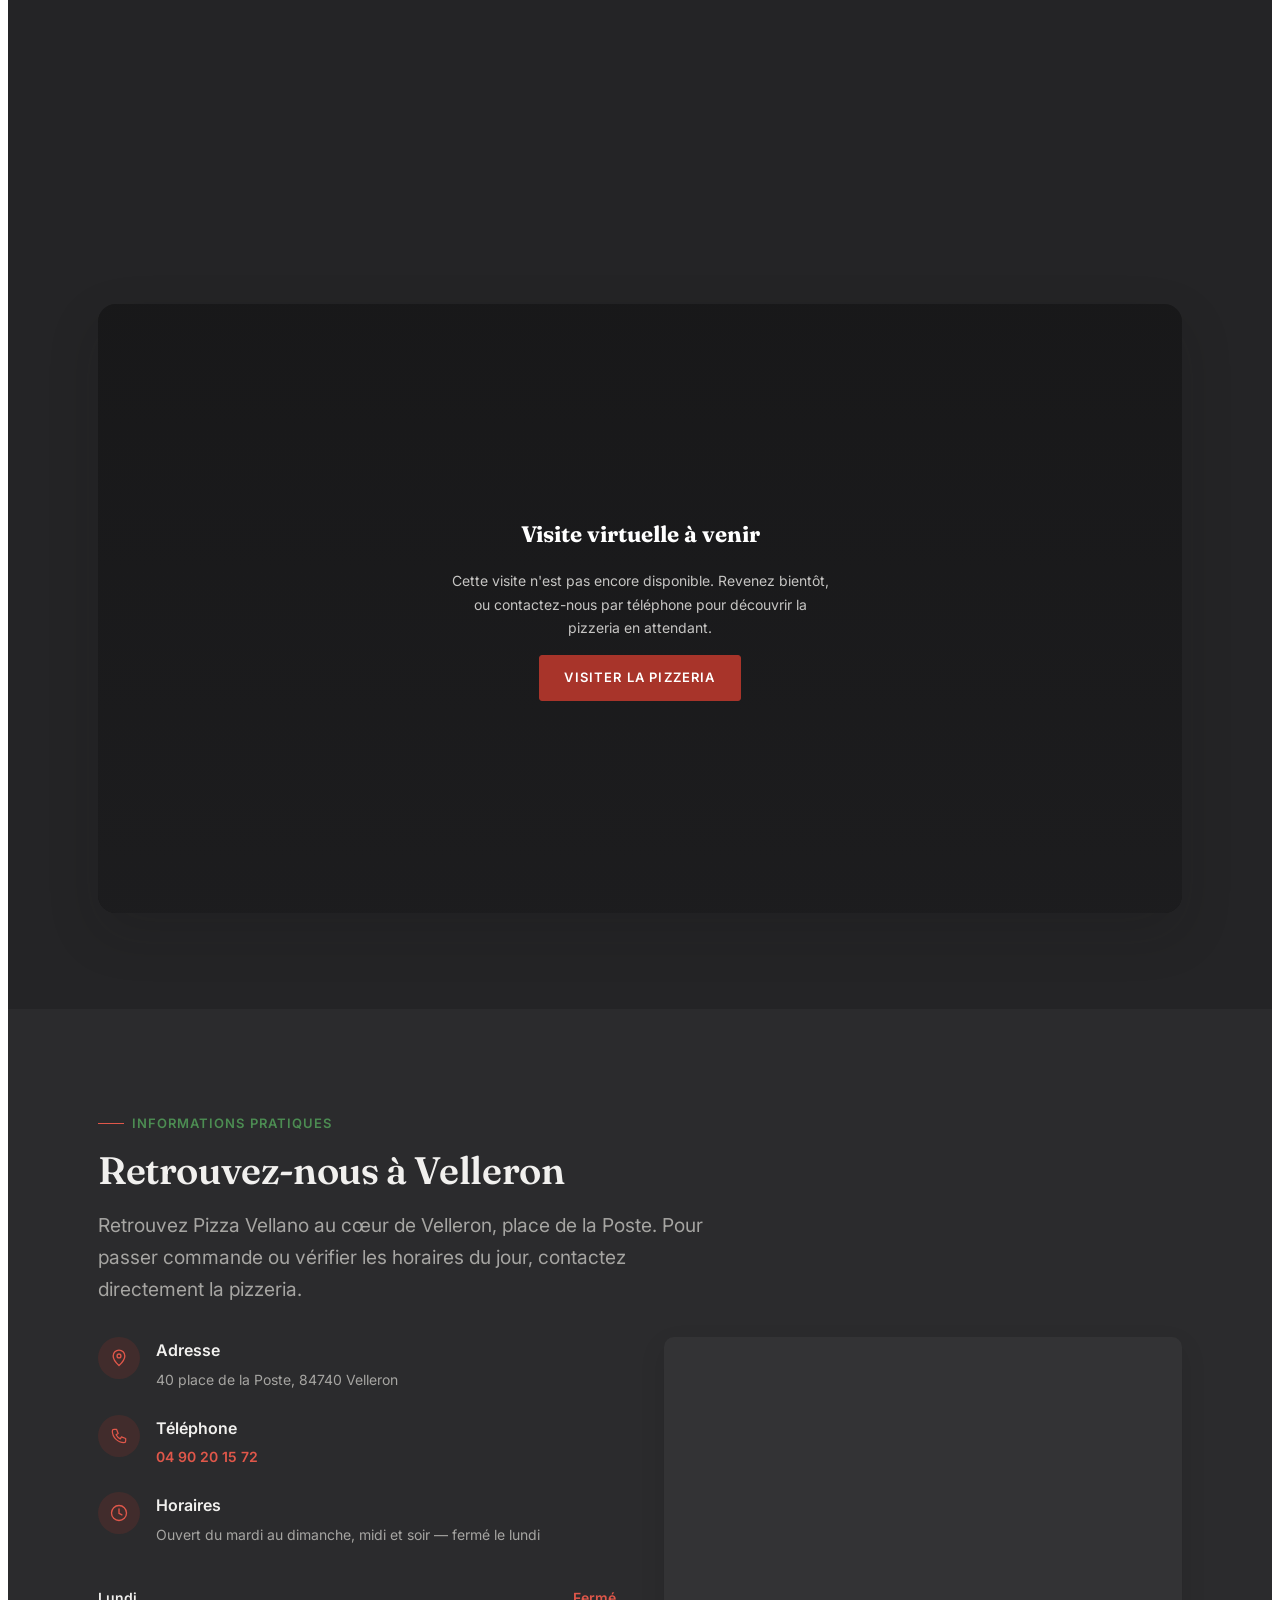
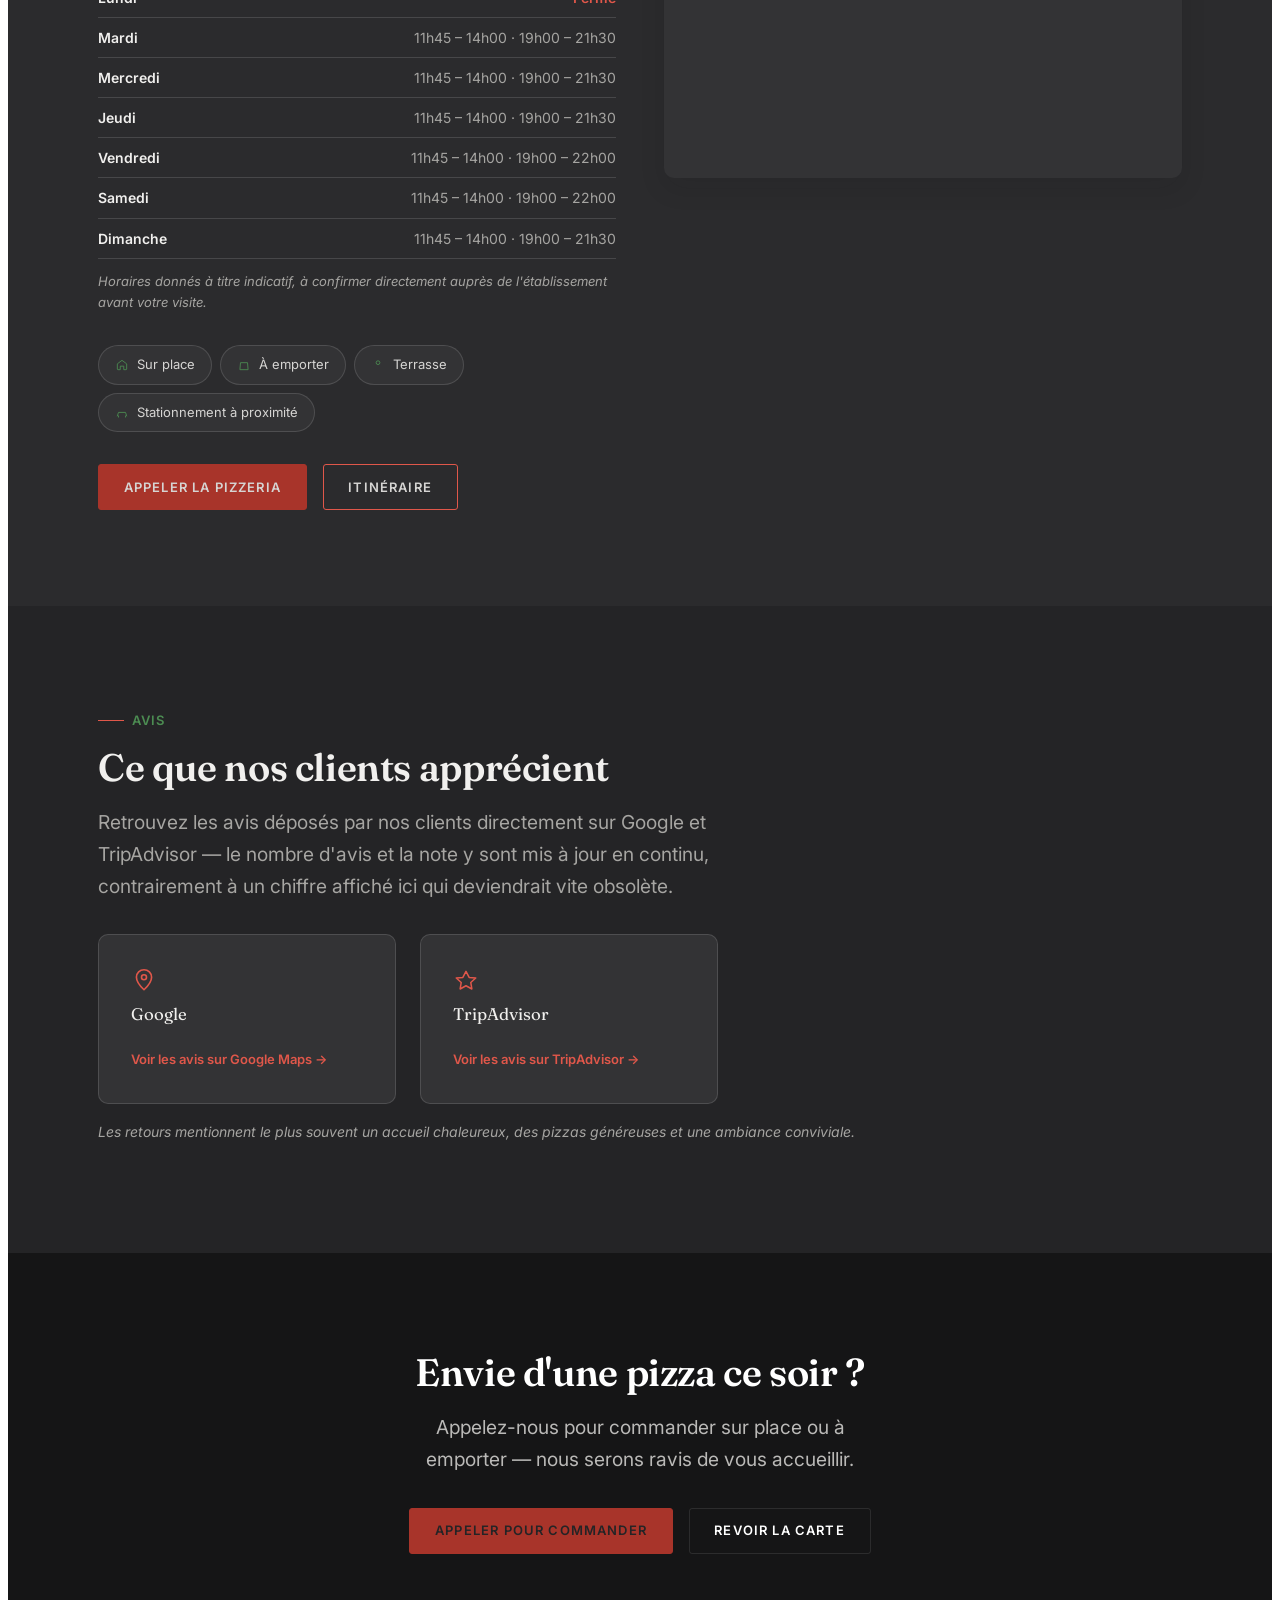
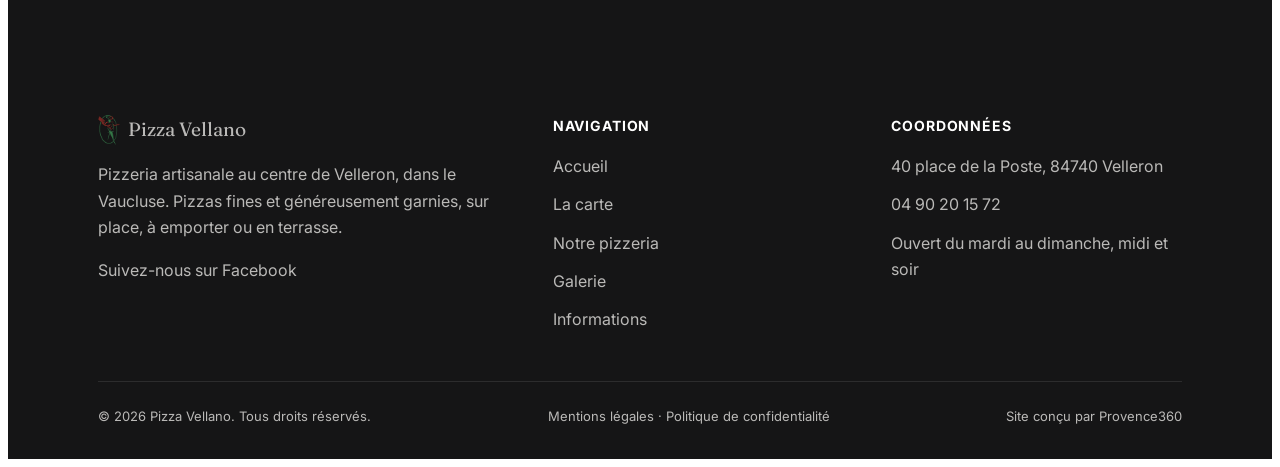
==== commit 24d85699: "Add real photo for the "Centre de Velleron" gallery item Replaces the placeholder with a photo of th" ====
--- a/index.html
+++ b/index.html
@@ -278,8 +278,8 @@
             <span class="pv-gallery__caption">Ingrédients</span>
           </button>
 
-          <button type="button" class="pv-gallery__item" data-caption="Le centre du village de Velleron (photo à venir)">
-            <div class="pv-placeholder"><svg class="pv-placeholder__icon" viewBox="0 0 24 24" fill="none"><path d="M12 21s7-6.5 7-11.5a7 7 0 1 0-14 0C5 14.5 12 21 12 21Z" stroke="currentColor" stroke-width="1.4" stroke-linejoin="round"/></svg><p class="pv-placeholder__label">Centre de Velleron</p></div>
+          <button type="button" class="pv-gallery__item" data-caption="Le centre du village de Velleron">
+            <img class="pv-gallery__img" src="assets/images/placeholders/centre-velleron.jpg" alt="Ruelle du centre du village de Velleron, avec ses bâtisses en pierre" loading="lazy">
             <span class="pv-gallery__caption">Centre de Velleron</span>
           </button>
 
